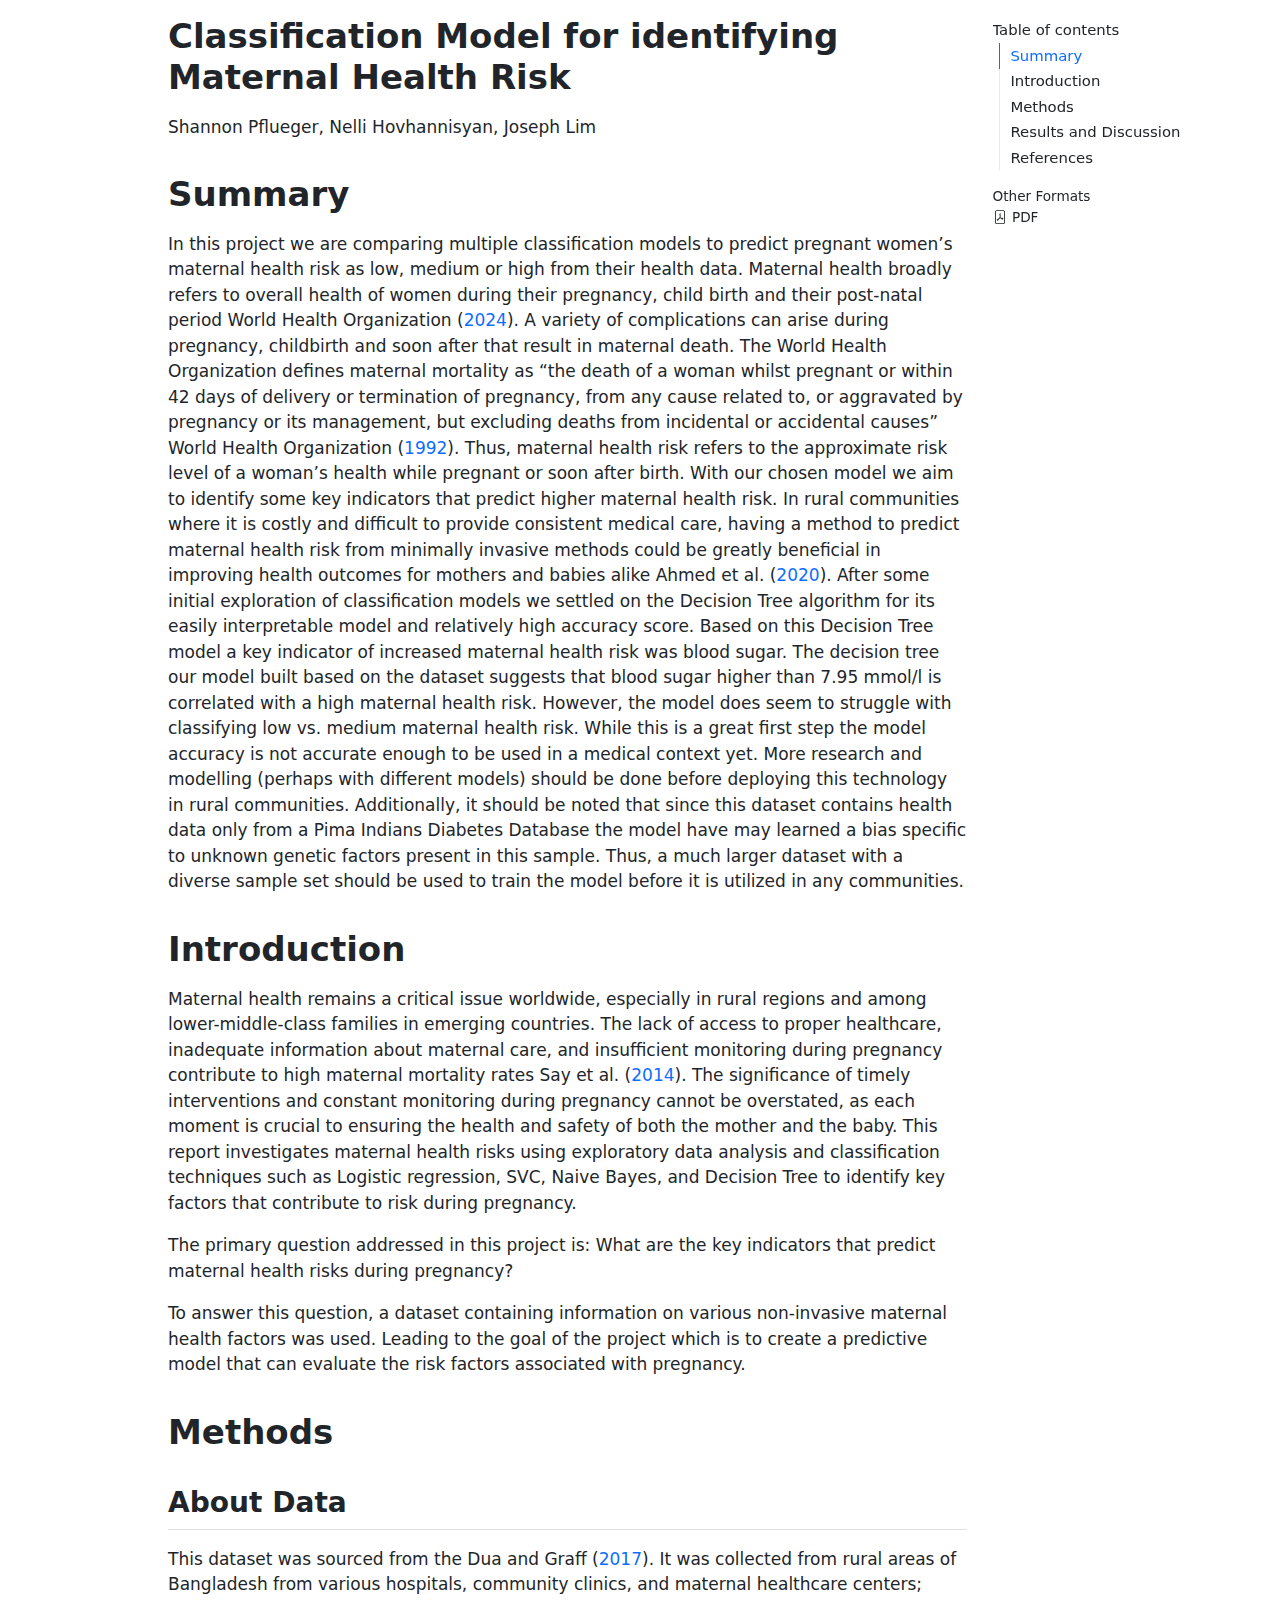
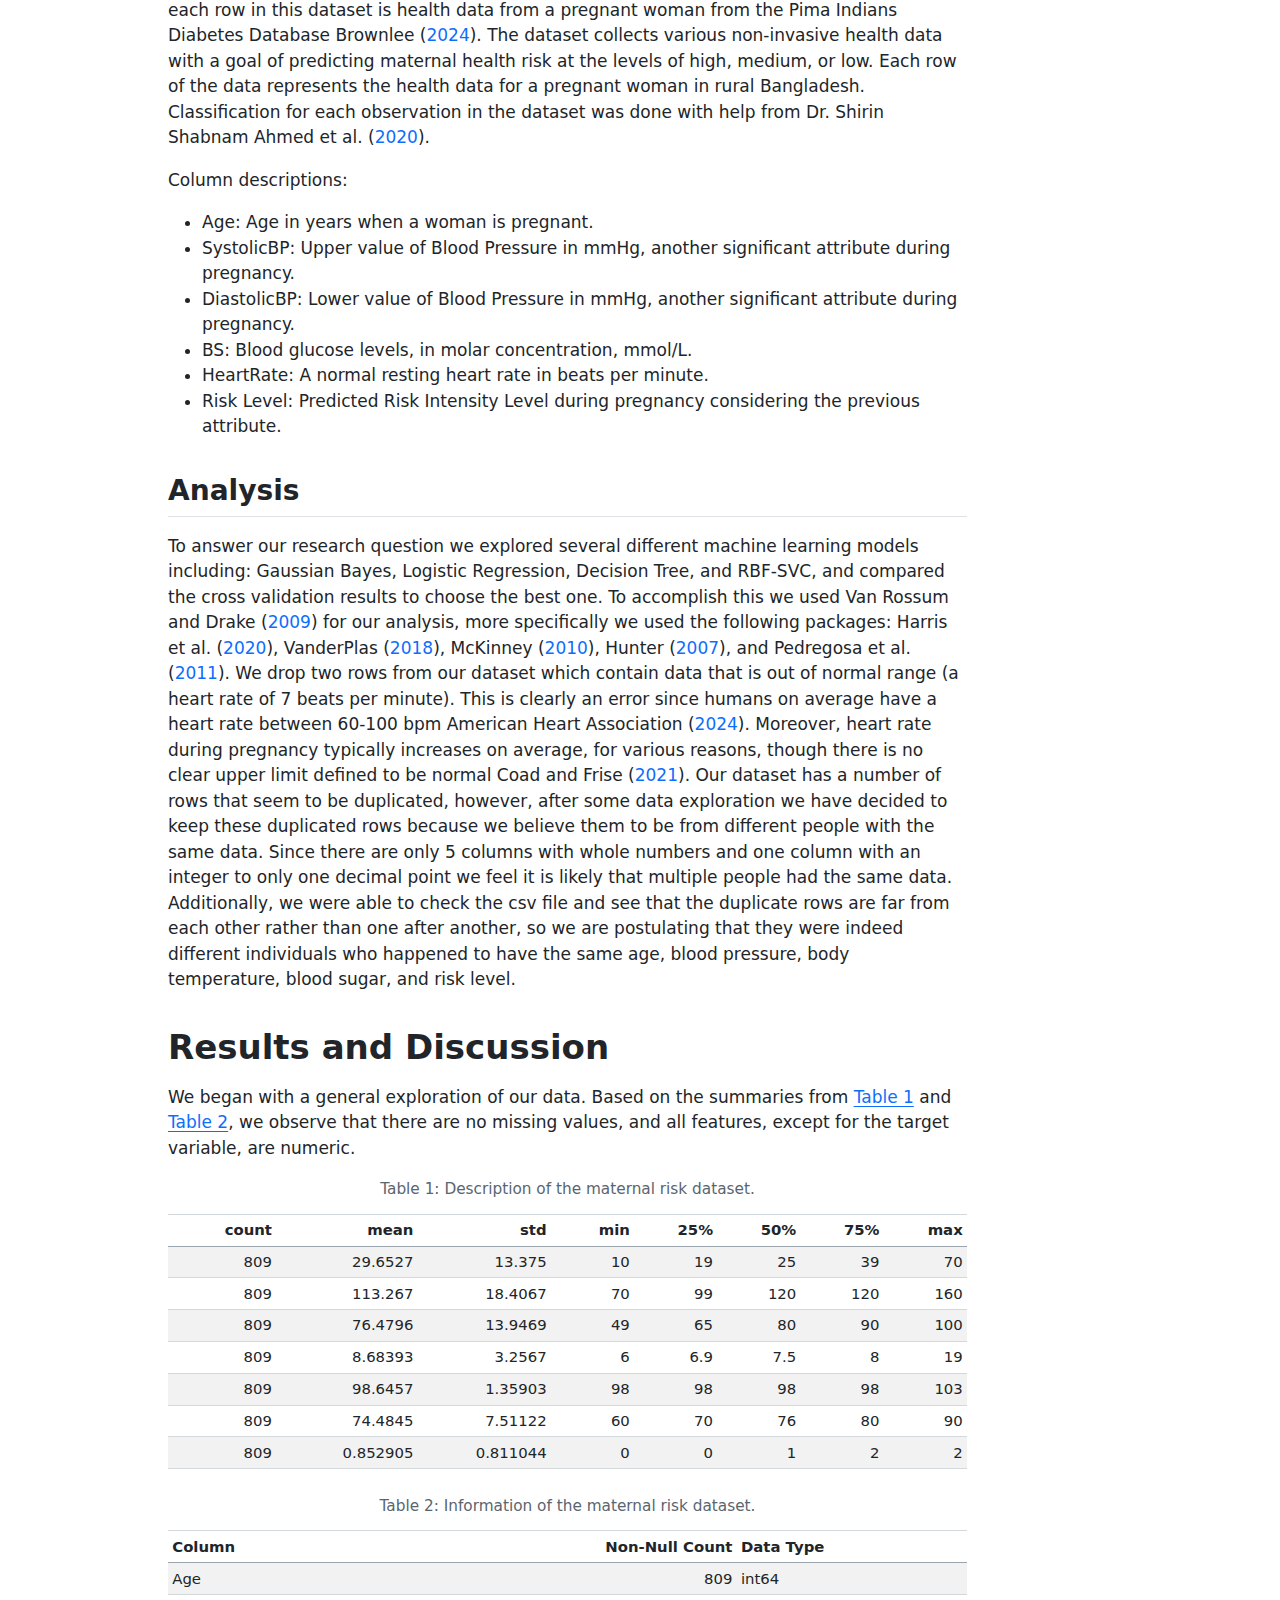
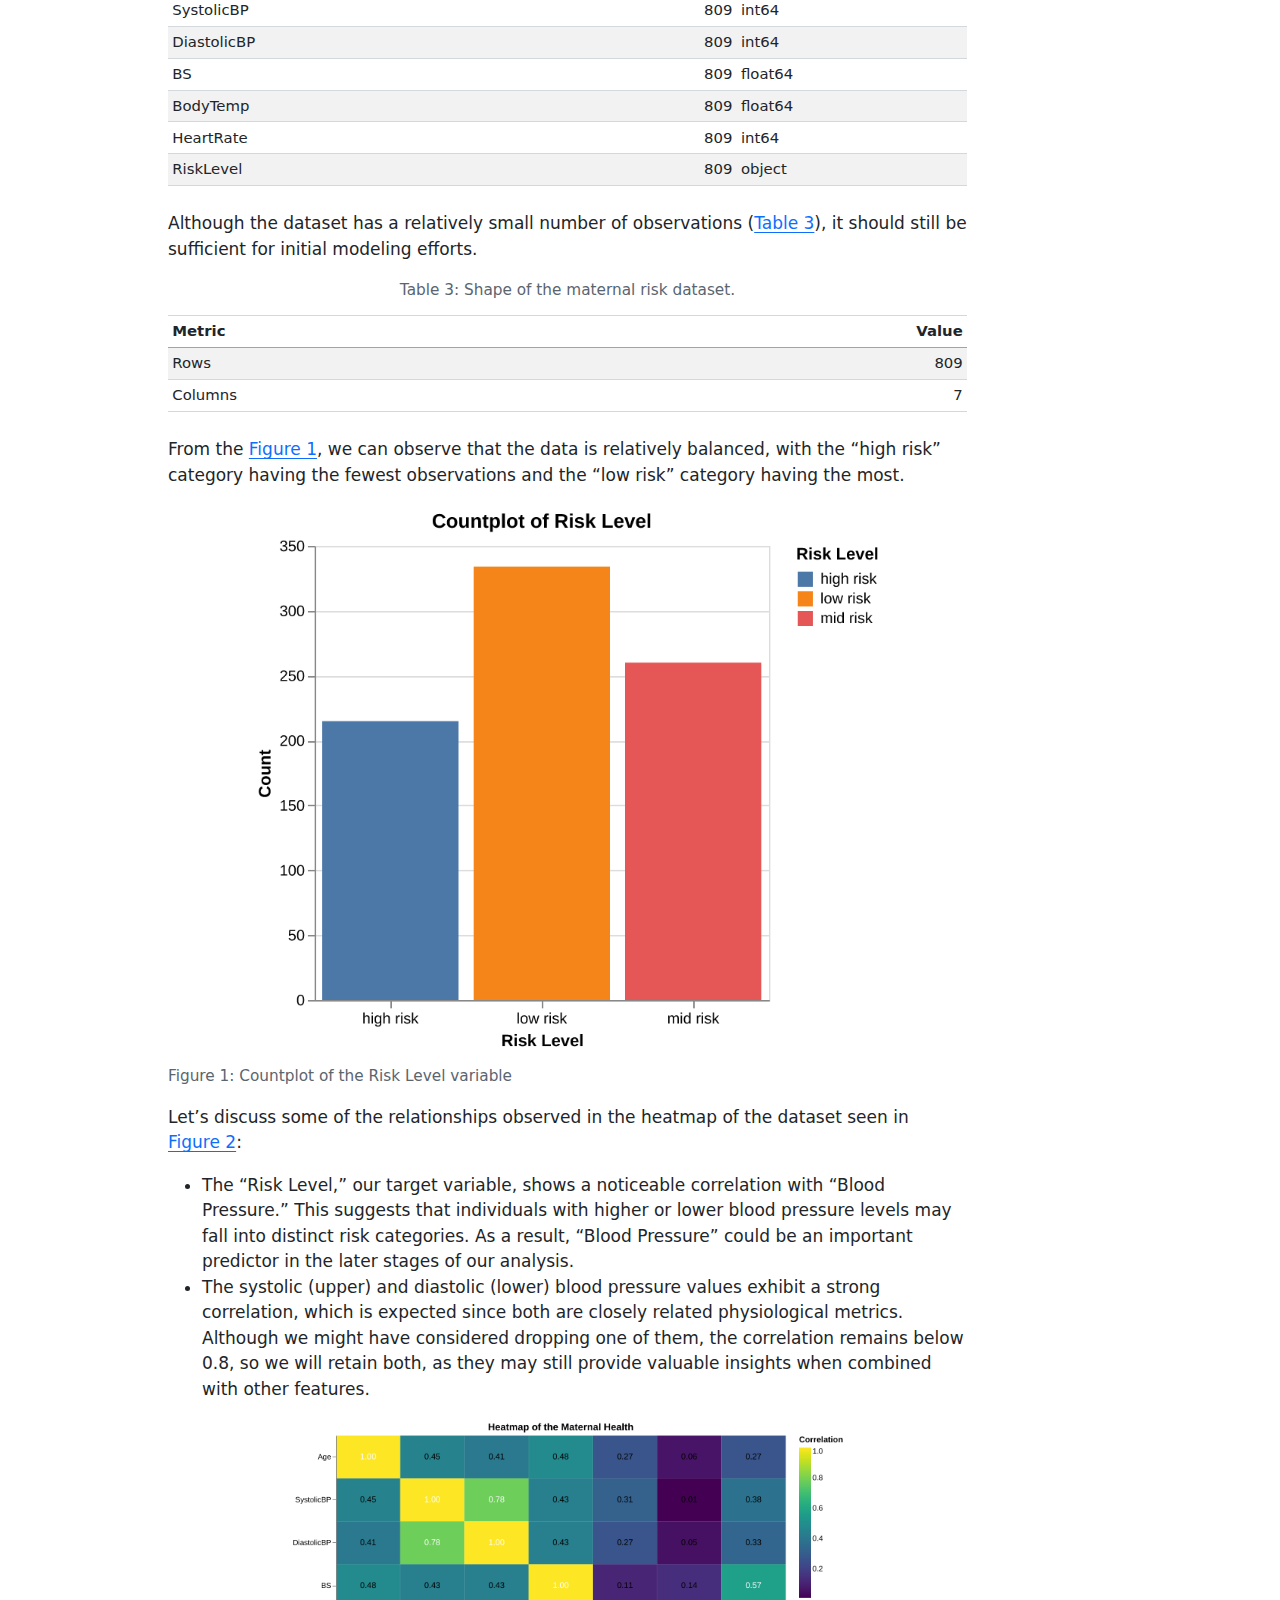
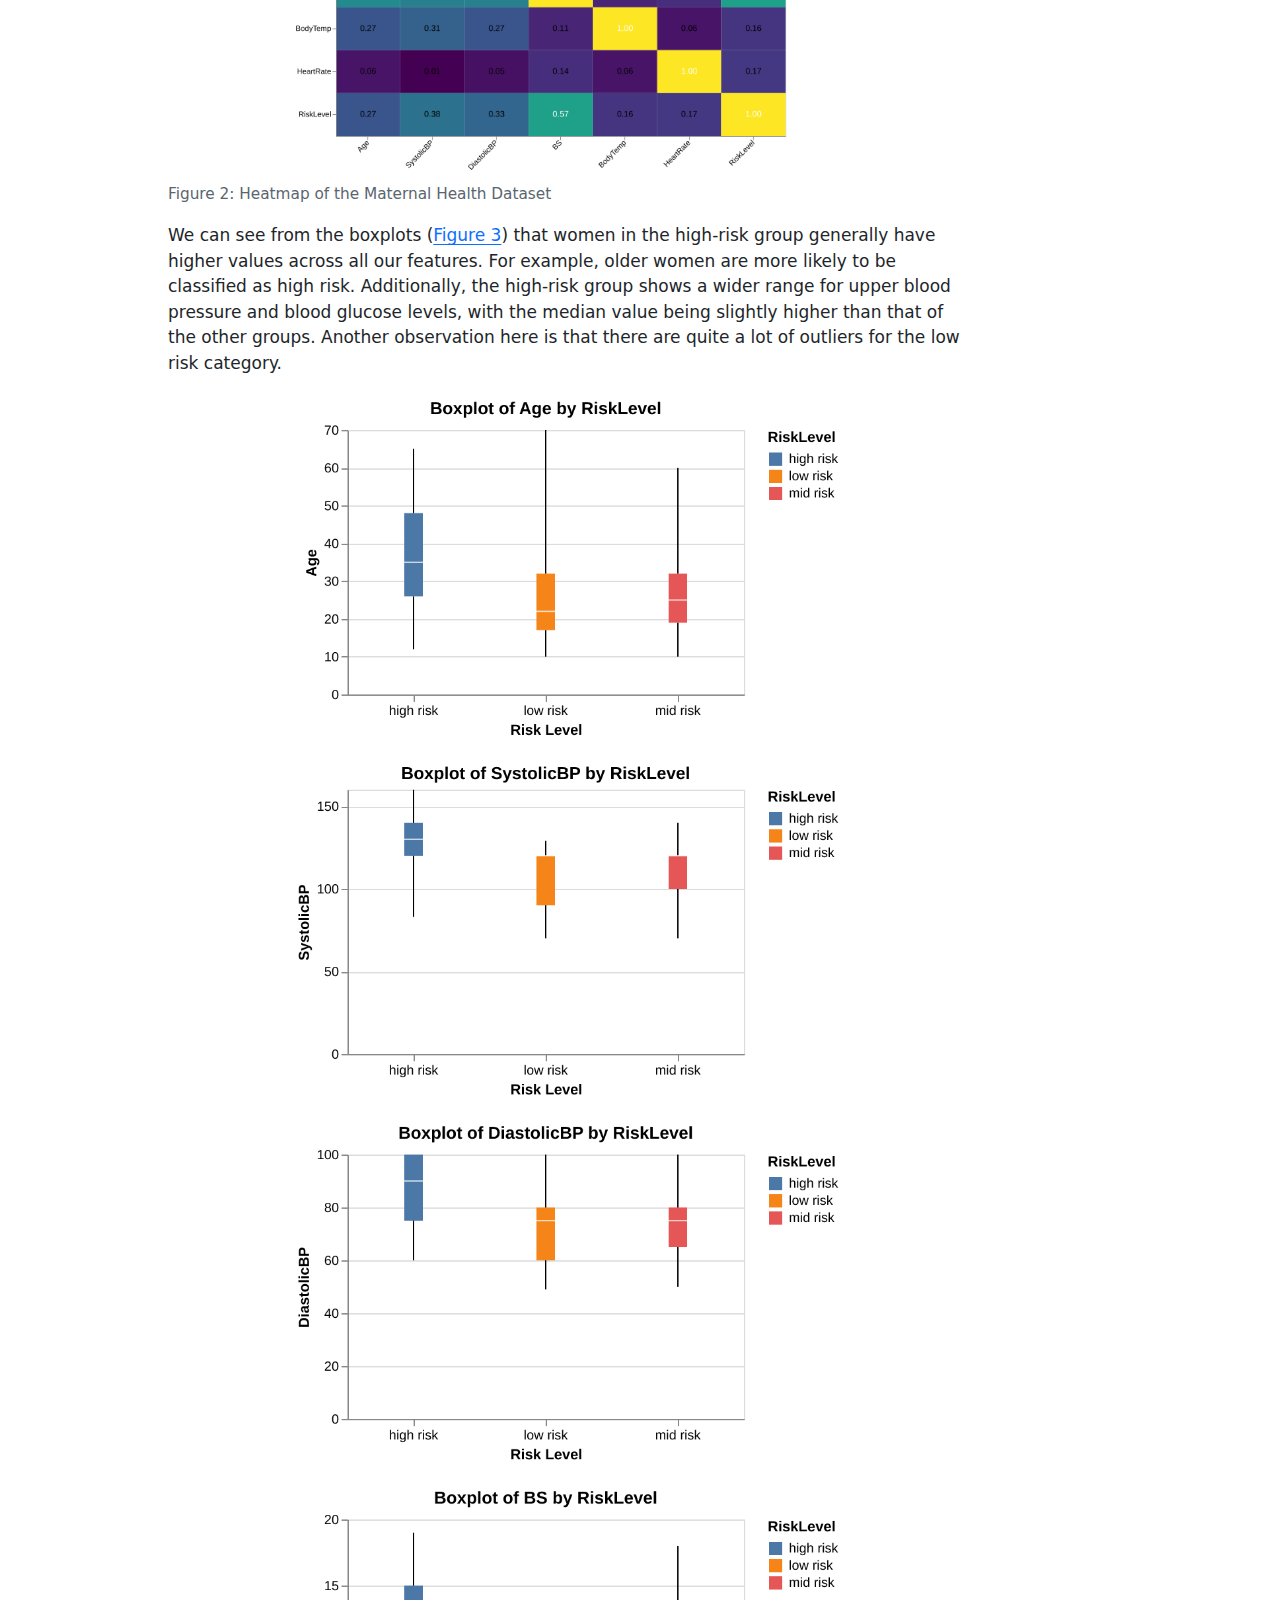
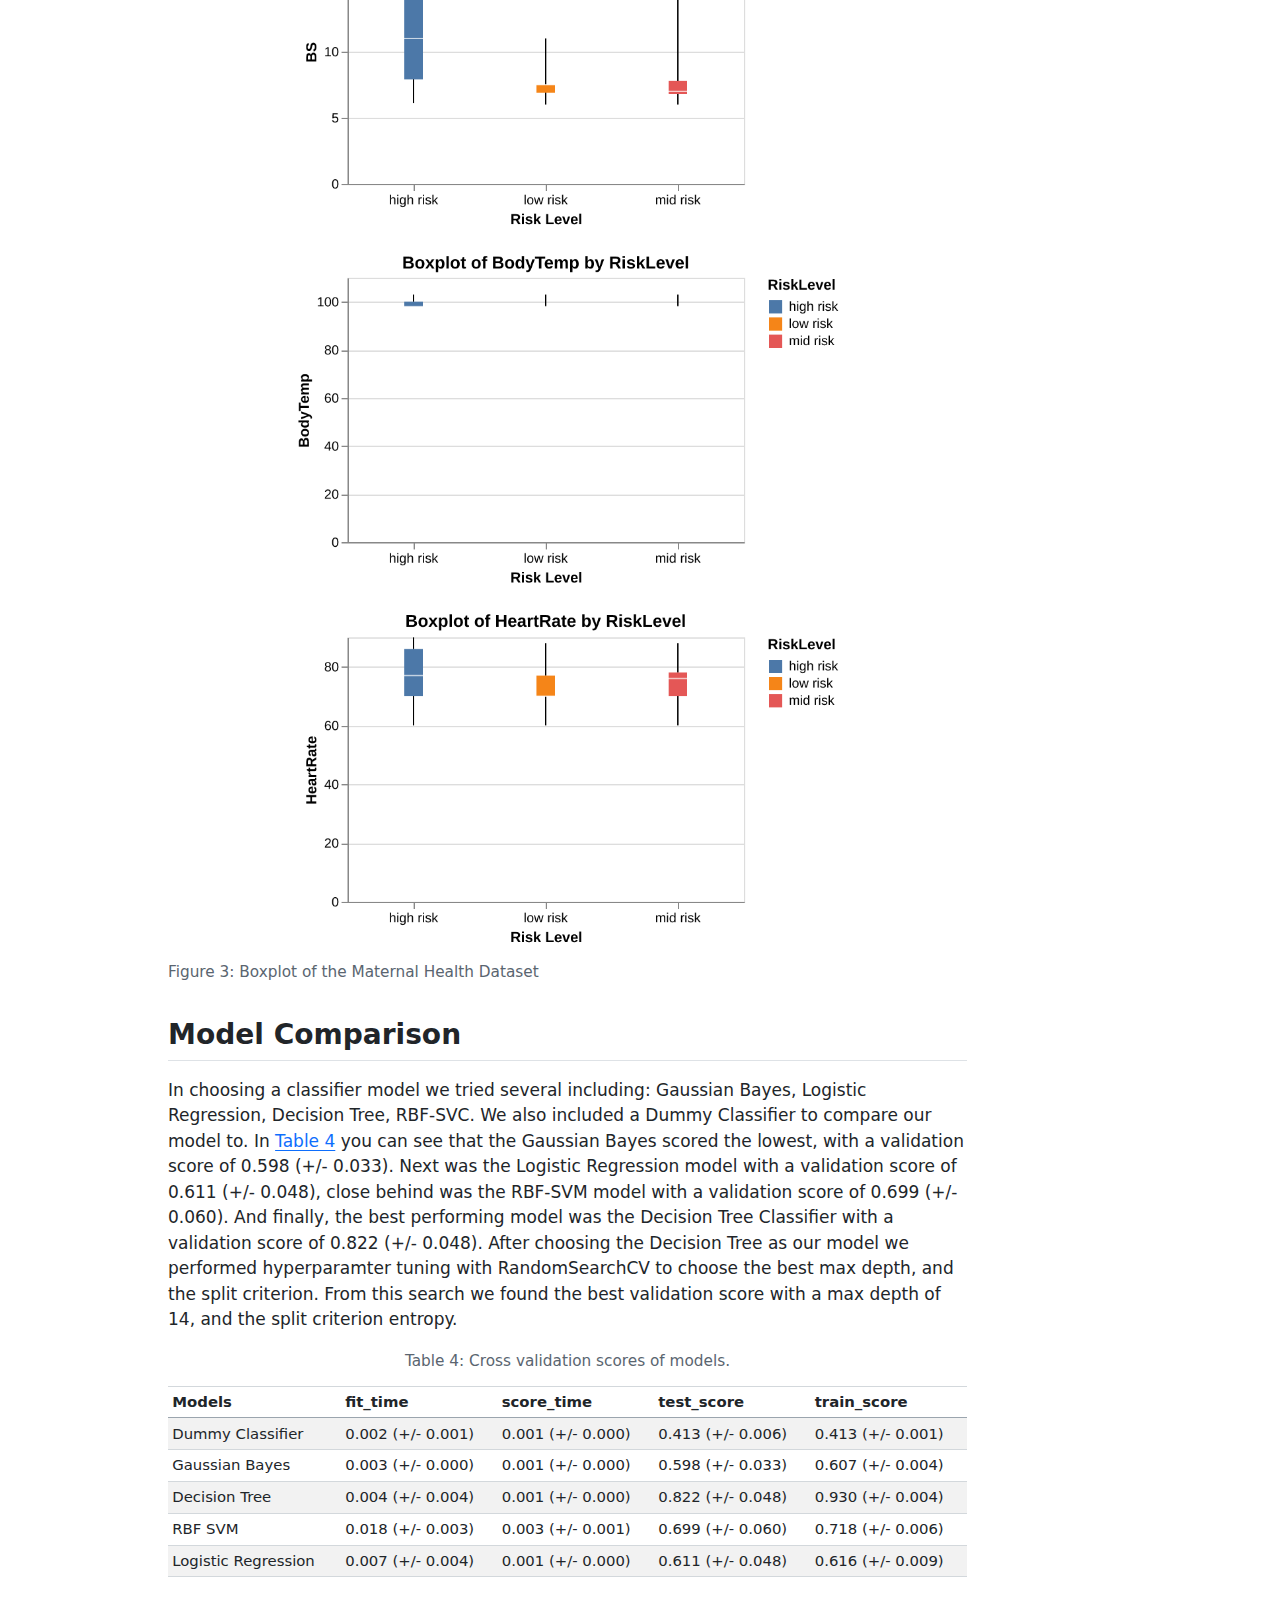
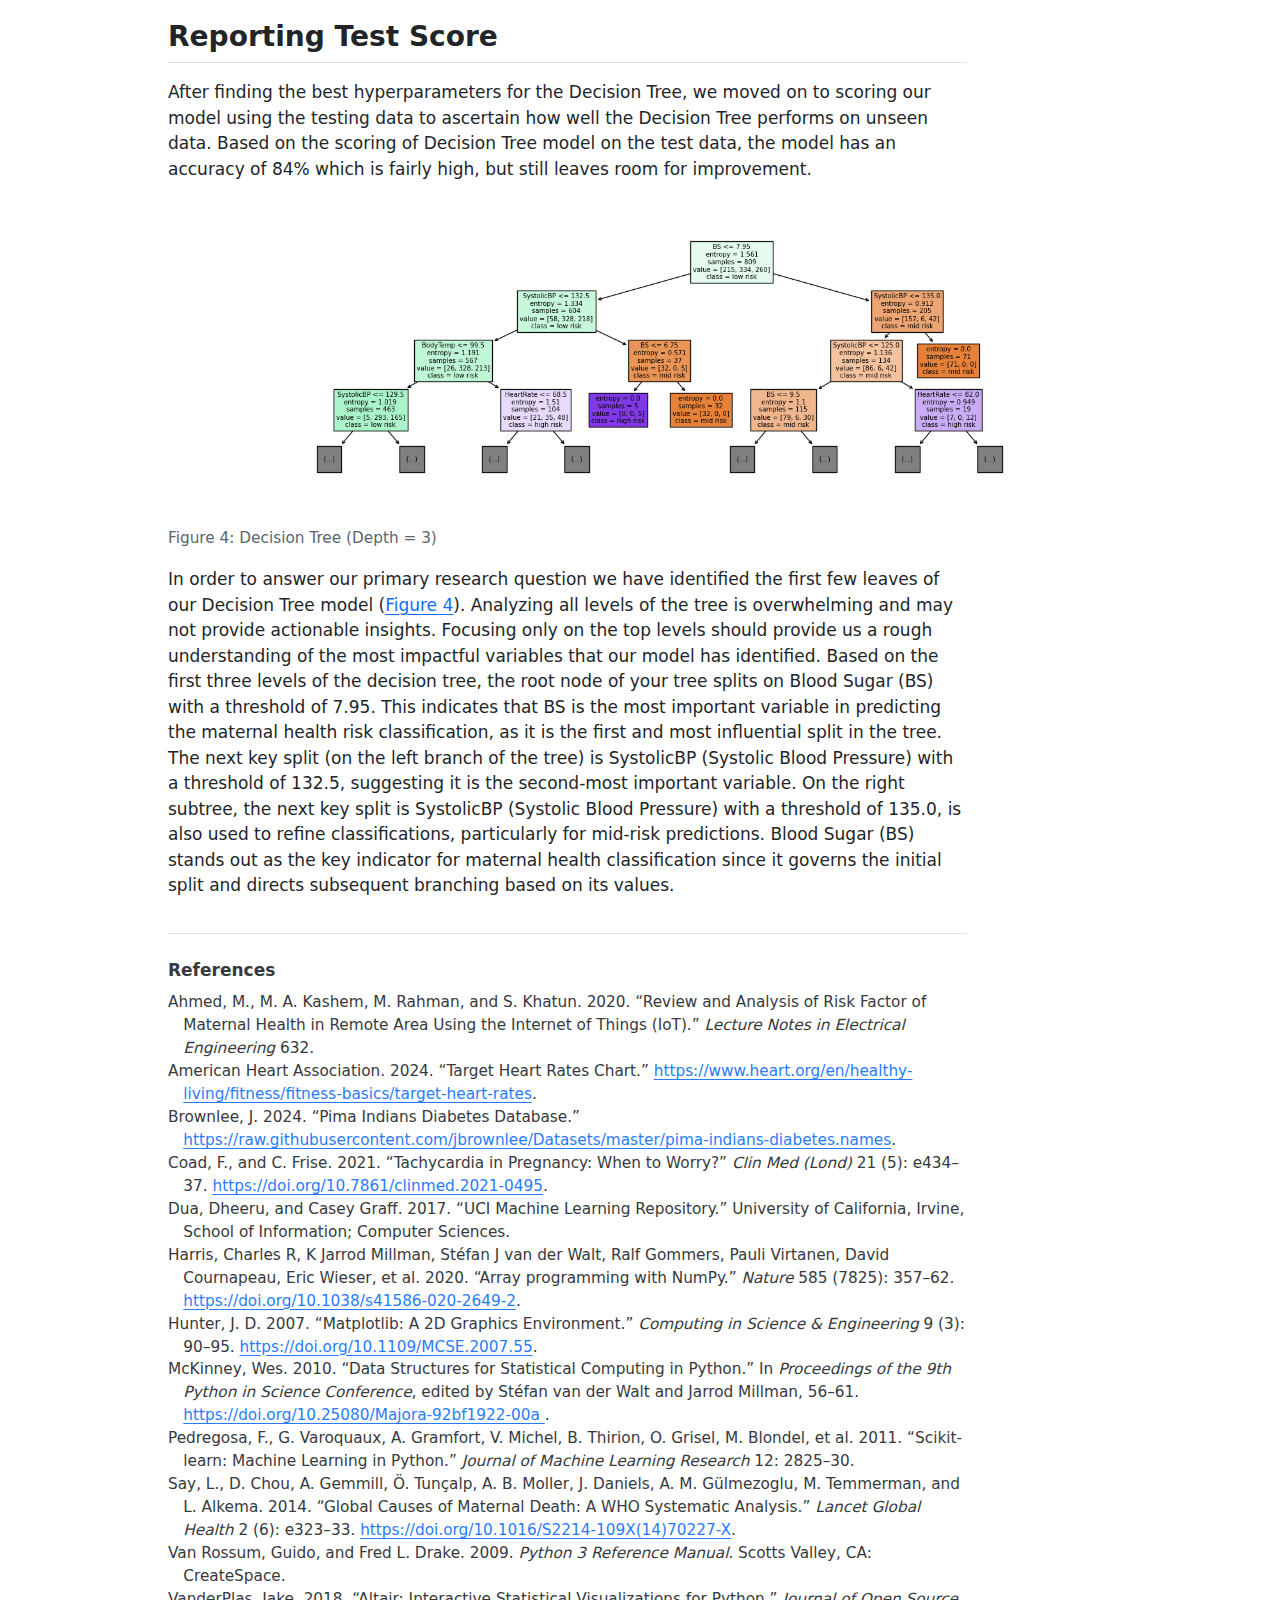
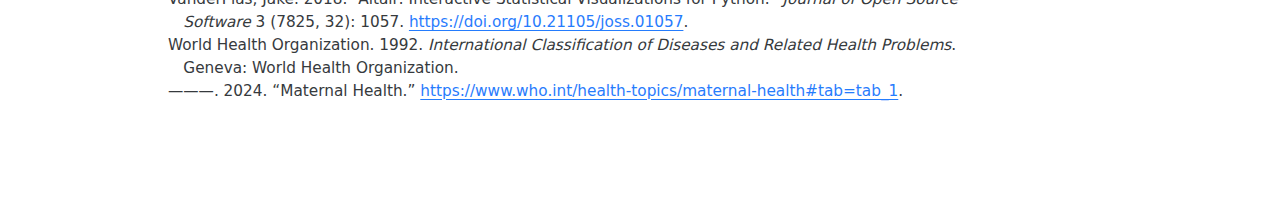
==== reports/maternal_health_classification.html @ 17f7fa27 "updated the html" ====
<!DOCTYPE html>
<html xmlns="http://www.w3.org/1999/xhtml" lang="en" xml:lang="en"><head>

<meta charset="utf-8">
<meta name="generator" content="quarto-1.5.57">

<meta name="viewport" content="width=device-width, initial-scale=1.0, user-scalable=yes">


<title>Classification Model for identifying Maternal Health Risk</title>
<style>
code{white-space: pre-wrap;}
span.smallcaps{font-variant: small-caps;}
div.columns{display: flex; gap: min(4vw, 1.5em);}
div.column{flex: auto; overflow-x: auto;}
div.hanging-indent{margin-left: 1.5em; text-indent: -1.5em;}
ul.task-list{list-style: none;}
ul.task-list li input[type="checkbox"] {
  width: 0.8em;
  margin: 0 0.8em 0.2em -1em; /* quarto-specific, see https://github.com/quarto-dev/quarto-cli/issues/4556 */ 
  vertical-align: middle;
}
/* CSS for citations */
div.csl-bib-body { }
div.csl-entry {
  clear: both;
  margin-bottom: 0em;
}
.hanging-indent div.csl-entry {
  margin-left:2em;
  text-indent:-2em;
}
div.csl-left-margin {
  min-width:2em;
  float:left;
}
div.csl-right-inline {
  margin-left:2em;
  padding-left:1em;
}
div.csl-indent {
  margin-left: 2em;
}</style>


<script src="maternal_health_classification_files/libs/clipboard/clipboard.min.js"></script>
<script src="maternal_health_classification_files/libs/quarto-html/quarto.js"></script>
<script src="maternal_health_classification_files/libs/quarto-html/popper.min.js"></script>
<script src="maternal_health_classification_files/libs/quarto-html/tippy.umd.min.js"></script>
<script src="maternal_health_classification_files/libs/quarto-html/anchor.min.js"></script>
<link href="maternal_health_classification_files/libs/quarto-html/tippy.css" rel="stylesheet">
<link href="maternal_health_classification_files/libs/quarto-html/quarto-syntax-highlighting.css" rel="stylesheet" id="quarto-text-highlighting-styles">
<script src="maternal_health_classification_files/libs/bootstrap/bootstrap.min.js"></script>
<link href="maternal_health_classification_files/libs/bootstrap/bootstrap-icons.css" rel="stylesheet">
<link href="maternal_health_classification_files/libs/bootstrap/bootstrap.min.css" rel="stylesheet" id="quarto-bootstrap" data-mode="light">


</head>

<body>

<div id="quarto-content" class="page-columns page-rows-contents page-layout-article">
<div id="quarto-margin-sidebar" class="sidebar margin-sidebar">
  <nav id="TOC" role="doc-toc" class="toc-active">
    <h2 id="toc-title">Table of contents</h2>
   
  <ul class="collapse">
  <li><a href="#summary" id="toc-summary" class="nav-link active" data-scroll-target="#summary">Summary</a></li>
  <li><a href="#introduction" id="toc-introduction" class="nav-link" data-scroll-target="#introduction">Introduction</a></li>
  <li><a href="#methods" id="toc-methods" class="nav-link" data-scroll-target="#methods">Methods</a>
  <ul class="collapse">
  <li><a href="#about-data" id="toc-about-data" class="nav-link" data-scroll-target="#about-data">About Data</a></li>
  <li><a href="#analysis" id="toc-analysis" class="nav-link" data-scroll-target="#analysis">Analysis</a></li>
  </ul></li>
  <li><a href="#results-and-discussion" id="toc-results-and-discussion" class="nav-link" data-scroll-target="#results-and-discussion">Results and Discussion</a>
  <ul class="collapse">
  <li><a href="#model-comparison" id="toc-model-comparison" class="nav-link" data-scroll-target="#model-comparison">Model Comparison</a></li>
  <li><a href="#reporting-test-score" id="toc-reporting-test-score" class="nav-link" data-scroll-target="#reporting-test-score">Reporting Test Score</a></li>
  </ul></li>
  <li><a href="#references" id="toc-references" class="nav-link" data-scroll-target="#references">References</a></li>
  </ul>
<div class="quarto-alternate-formats"><h2>Other Formats</h2><ul><li><a href="../maternal_health_classification.pdf"><i class="bi bi-file-pdf"></i>PDF</a></li></ul></div></nav>
</div>
<main class="content" id="quarto-document-content">

<header id="title-block-header" class="quarto-title-block default">
<div class="quarto-title">
<h1 class="title">Classification Model for identifying Maternal Health Risk</h1>
</div>



<div class="quarto-title-meta">

    
  
    
  </div>
  


</header>


<p>Shannon Pflueger, Nelli Hovhannisyan, Joseph Lim</p>
<section id="summary" class="level1">
<h1>Summary</h1>
<p>In this project we are comparing multiple classification models to predict pregnant women’s maternal health risk as low, medium or high from their health data. Maternal health broadly refers to overall health of women during their pregnancy, child birth and their post-natal period <span class="citation" data-cites="who_maternal_health">World Health Organization (<a href="#ref-who_maternal_health" role="doc-biblioref">2024</a>)</span>. A variety of complications can arise during pregnancy, childbirth and soon after that result in maternal death. The World Health Organization defines maternal mortality as “the death of a woman whilst pregnant or within 42 days of delivery or termination of pregnancy, from any cause related to, or aggravated by pregnancy or its management, but excluding deaths from incidental or accidental causes” <span class="citation" data-cites="who_1992">World Health Organization (<a href="#ref-who_1992" role="doc-biblioref">1992</a>)</span>. Thus, maternal health risk refers to the approximate risk level of a woman’s health while pregnant or soon after birth. With our chosen model we aim to identify some key indicators that predict higher maternal health risk. In rural communities where it is costly and difficult to provide consistent medical care, having a method to predict maternal health risk from minimally invasive methods could be greatly beneficial in improving health outcomes for mothers and babies alike <span class="citation" data-cites="maternal_risk_review">Ahmed et al. (<a href="#ref-maternal_risk_review" role="doc-biblioref">2020</a>)</span>. After some initial exploration of classification models we settled on the Decision Tree algorithm for its easily interpretable model and relatively high accuracy score. Based on this Decision Tree model a key indicator of increased maternal health risk was blood sugar. The decision tree our model built based on the dataset suggests that blood sugar higher than 7.95 mmol/l is correlated with a high maternal health risk. However, the model does seem to struggle with classifying low vs.&nbsp;medium maternal health risk. While this is a great first step the model accuracy is not accurate enough to be used in a medical context yet. More research and modelling (perhaps with different models) should be done before deploying this technology in rural communities. Additionally, it should be noted that since this dataset contains health data only from a Pima Indians Diabetes Database the model have may learned a bias specific to unknown genetic factors present in this sample. Thus, a much larger dataset with a diverse sample set should be used to train the model before it is utilized in any communities.</p>
</section>
<section id="introduction" class="level1">
<h1>Introduction</h1>
<p>Maternal health remains a critical issue worldwide, especially in rural regions and among lower-middle-class families in emerging countries. The lack of access to proper healthcare, inadequate information about maternal care, and insufficient monitoring during pregnancy contribute to high maternal mortality rates <span class="citation" data-cites="maternal_death_causes">Say et al. (<a href="#ref-maternal_death_causes" role="doc-biblioref">2014</a>)</span>. The significance of timely interventions and constant monitoring during pregnancy cannot be overstated, as each moment is crucial to ensuring the health and safety of both the mother and the baby. This report investigates maternal health risks using exploratory data analysis and classification techniques such as Logistic regression, SVC, Naive Bayes, and Decision Tree to identify key factors that contribute to risk during pregnancy.</p>
<p>The primary question addressed in this project is: What are the key indicators that predict maternal health risks during pregnancy?</p>
<p>To answer this question, a dataset containing information on various non-invasive maternal health factors was used. Leading to the goal of the project which is to create a predictive model that can evaluate the risk factors associated with pregnancy.</p>
</section>
<section id="methods" class="level1">
<h1>Methods</h1>
<section id="about-data" class="level2">
<h2 class="anchored" data-anchor-id="about-data">About Data</h2>
<p>This dataset was sourced from the <span class="citation" data-cites="UCI">Dua and Graff (<a href="#ref-UCI" role="doc-biblioref">2017</a>)</span>. It was collected from rural areas of Bangladesh from various hospitals, community clinics, and maternal healthcare centers; each row in this dataset is health data from a pregnant woman from the Pima Indians Diabetes Database <span class="citation" data-cites="Pima_indians_data">Brownlee (<a href="#ref-Pima_indians_data" role="doc-biblioref">2024</a>)</span>. The dataset collects various non-invasive health data with a goal of predicting maternal health risk at the levels of high, medium, or low. Each row of the data represents the health data for a pregnant woman in rural Bangladesh. Classification for each observation in the dataset was done with help from Dr.&nbsp;Shirin Shabnam <span class="citation" data-cites="maternal_risk_review">Ahmed et al. (<a href="#ref-maternal_risk_review" role="doc-biblioref">2020</a>)</span>.</p>
<p>Column descriptions:</p>
<ul>
<li>Age: Age in years when a woman is pregnant.</li>
<li>SystolicBP: Upper value of Blood Pressure in mmHg, another significant attribute during pregnancy.</li>
<li>DiastolicBP: Lower value of Blood Pressure in mmHg, another significant attribute during pregnancy.</li>
<li>BS: Blood glucose levels, in molar concentration, mmol/L.</li>
<li>HeartRate: A normal resting heart rate in beats per minute.</li>
<li>Risk Level: Predicted Risk Intensity Level during pregnancy considering the previous attribute.</li>
</ul>
</section>
<section id="analysis" class="level2">
<h2 class="anchored" data-anchor-id="analysis">Analysis</h2>
<p>To answer our research question we explored several different machine learning models including: Gaussian Bayes, Logistic Regression, Decision Tree, and RBF-SVC, and compared the cross validation results to choose the best one. To accomplish this we used <span class="citation" data-cites="Python">Van Rossum and Drake (<a href="#ref-Python" role="doc-biblioref">2009</a>)</span> for our analysis, more specifically we used the following packages: <span class="citation" data-cites="numpy">Harris et al. (<a href="#ref-numpy" role="doc-biblioref">2020</a>)</span>, <span class="citation" data-cites="altair">VanderPlas (<a href="#ref-altair" role="doc-biblioref">2018</a>)</span>, <span class="citation" data-cites="pandas">McKinney (<a href="#ref-pandas" role="doc-biblioref">2010</a>)</span>, <span class="citation" data-cites="matplotlib">Hunter (<a href="#ref-matplotlib" role="doc-biblioref">2007</a>)</span>, and <span class="citation" data-cites="scikit-learn">Pedregosa et al. (<a href="#ref-scikit-learn" role="doc-biblioref">2011</a>)</span>. We drop two rows from our dataset which contain data that is out of normal range (a heart rate of 7 beats per minute). This is clearly an error since humans on average have a heart rate between 60-100 bpm <span class="citation" data-cites="heart_rates">American Heart Association (<a href="#ref-heart_rates" role="doc-biblioref">2024</a>)</span>. Moreover, heart rate during pregnancy typically increases on average, for various reasons, though there is no clear upper limit defined to be normal <span class="citation" data-cites="pregnancy_tachycardia">Coad and Frise (<a href="#ref-pregnancy_tachycardia" role="doc-biblioref">2021</a>)</span>. Our dataset has a number of rows that seem to be duplicated, however, after some data exploration we have decided to keep these duplicated rows because we believe them to be from different people with the same data. Since there are only 5 columns with whole numbers and one column with an integer to only one decimal point we feel it is likely that multiple people had the same data. Additionally, we were able to check the csv file and see that the duplicate rows are far from each other rather than one after another, so we are postulating that they were indeed different individuals who happened to have the same age, blood pressure, body temperature, blood sugar, and risk level.</p>
</section>
</section>
<section id="results-and-discussion" class="level1">
<h1>Results and Discussion</h1>
<p>We began with a general exploration of our data. Based on the summaries from <a href="#tbl-df_describe" class="quarto-xref">Table&nbsp;1</a> and <a href="#tbl-df_info" class="quarto-xref">Table&nbsp;2</a>, we observe that there are no missing values, and all features, except for the target variable, are numeric.</p>
<div class="cell" data-execution_count="2">
<div id="tbl-df_describe" class="cell quarto-float quarto-figure quarto-figure-center anchored" data-execution_count="2">
<figure class="quarto-float quarto-float-tbl figure">
<figcaption class="quarto-float-caption-top quarto-float-caption quarto-float-tbl" id="tbl-df_describe-caption-0ceaefa1-69ba-4598-a22c-09a6ac19f8ca">
Table&nbsp;1: Description of the maternal risk dataset.
</figcaption>
<div aria-describedby="tbl-df_describe-caption-0ceaefa1-69ba-4598-a22c-09a6ac19f8ca">
<div class="cell-output cell-output-display cell-output-markdown" data-execution_count="20">
<table class="do-not-create-environment cell caption-top table table-sm table-striped small">
<colgroup>
<col style="width: 13%">
<col style="width: 17%">
<col style="width: 16%">
<col style="width: 10%">
<col style="width: 10%">
<col style="width: 10%">
<col style="width: 10%">
<col style="width: 10%">
</colgroup>
<thead>
<tr class="header">
<th style="text-align: right;">count</th>
<th style="text-align: right;">mean</th>
<th style="text-align: right;">std</th>
<th style="text-align: right;">min</th>
<th style="text-align: right;">25%</th>
<th style="text-align: right;">50%</th>
<th style="text-align: right;">75%</th>
<th style="text-align: right;">max</th>
</tr>
</thead>
<tbody>
<tr class="odd">
<td style="text-align: right;">809</td>
<td style="text-align: right;">29.6527</td>
<td style="text-align: right;">13.375</td>
<td style="text-align: right;">10</td>
<td style="text-align: right;">19</td>
<td style="text-align: right;">25</td>
<td style="text-align: right;">39</td>
<td style="text-align: right;">70</td>
</tr>
<tr class="even">
<td style="text-align: right;">809</td>
<td style="text-align: right;">113.267</td>
<td style="text-align: right;">18.4067</td>
<td style="text-align: right;">70</td>
<td style="text-align: right;">99</td>
<td style="text-align: right;">120</td>
<td style="text-align: right;">120</td>
<td style="text-align: right;">160</td>
</tr>
<tr class="odd">
<td style="text-align: right;">809</td>
<td style="text-align: right;">76.4796</td>
<td style="text-align: right;">13.9469</td>
<td style="text-align: right;">49</td>
<td style="text-align: right;">65</td>
<td style="text-align: right;">80</td>
<td style="text-align: right;">90</td>
<td style="text-align: right;">100</td>
</tr>
<tr class="even">
<td style="text-align: right;">809</td>
<td style="text-align: right;">8.68393</td>
<td style="text-align: right;">3.2567</td>
<td style="text-align: right;">6</td>
<td style="text-align: right;">6.9</td>
<td style="text-align: right;">7.5</td>
<td style="text-align: right;">8</td>
<td style="text-align: right;">19</td>
</tr>
<tr class="odd">
<td style="text-align: right;">809</td>
<td style="text-align: right;">98.6457</td>
<td style="text-align: right;">1.35903</td>
<td style="text-align: right;">98</td>
<td style="text-align: right;">98</td>
<td style="text-align: right;">98</td>
<td style="text-align: right;">98</td>
<td style="text-align: right;">103</td>
</tr>
<tr class="even">
<td style="text-align: right;">809</td>
<td style="text-align: right;">74.4845</td>
<td style="text-align: right;">7.51122</td>
<td style="text-align: right;">60</td>
<td style="text-align: right;">70</td>
<td style="text-align: right;">76</td>
<td style="text-align: right;">80</td>
<td style="text-align: right;">90</td>
</tr>
<tr class="odd">
<td style="text-align: right;">809</td>
<td style="text-align: right;">0.852905</td>
<td style="text-align: right;">0.811044</td>
<td style="text-align: right;">0</td>
<td style="text-align: right;">0</td>
<td style="text-align: right;">1</td>
<td style="text-align: right;">2</td>
<td style="text-align: right;">2</td>
</tr>
</tbody>
</table>
</div>
</div>
</figure>
</div>
</div>
<div class="cell" data-execution_count="3">
<div id="tbl-df_info" class="cell quarto-float quarto-figure quarto-figure-center anchored" data-execution_count="3">
<figure class="quarto-float quarto-float-tbl figure">
<figcaption class="quarto-float-caption-top quarto-float-caption quarto-float-tbl" id="tbl-df_info-caption-0ceaefa1-69ba-4598-a22c-09a6ac19f8ca">
Table&nbsp;2: Information of the maternal risk dataset.
</figcaption>
<div aria-describedby="tbl-df_info-caption-0ceaefa1-69ba-4598-a22c-09a6ac19f8ca">
<div class="cell-output cell-output-display cell-output-markdown" data-execution_count="21">
<table class="do-not-create-environment cell caption-top table table-sm table-striped small">
<thead>
<tr class="header">
<th style="text-align: left;">Column</th>
<th style="text-align: right;">Non-Null Count</th>
<th style="text-align: left;">Data Type</th>
</tr>
</thead>
<tbody>
<tr class="odd">
<td style="text-align: left;">Age</td>
<td style="text-align: right;">809</td>
<td style="text-align: left;">int64</td>
</tr>
<tr class="even">
<td style="text-align: left;">SystolicBP</td>
<td style="text-align: right;">809</td>
<td style="text-align: left;">int64</td>
</tr>
<tr class="odd">
<td style="text-align: left;">DiastolicBP</td>
<td style="text-align: right;">809</td>
<td style="text-align: left;">int64</td>
</tr>
<tr class="even">
<td style="text-align: left;">BS</td>
<td style="text-align: right;">809</td>
<td style="text-align: left;">float64</td>
</tr>
<tr class="odd">
<td style="text-align: left;">BodyTemp</td>
<td style="text-align: right;">809</td>
<td style="text-align: left;">float64</td>
</tr>
<tr class="even">
<td style="text-align: left;">HeartRate</td>
<td style="text-align: right;">809</td>
<td style="text-align: left;">int64</td>
</tr>
<tr class="odd">
<td style="text-align: left;">RiskLevel</td>
<td style="text-align: right;">809</td>
<td style="text-align: left;">object</td>
</tr>
</tbody>
</table>
</div>
</div>
</figure>
</div>
</div>
<p>Although the dataset has a relatively small number of observations (<a href="#tbl-df_shape" class="quarto-xref">Table&nbsp;3</a>), it should still be sufficient for initial modeling efforts.</p>
<div class="cell" data-execution_count="4">
<div id="tbl-df_shape" class="cell quarto-float quarto-figure quarto-figure-center anchored" data-execution_count="4">
<figure class="quarto-float quarto-float-tbl figure">
<figcaption class="quarto-float-caption-top quarto-float-caption quarto-float-tbl" id="tbl-df_shape-caption-0ceaefa1-69ba-4598-a22c-09a6ac19f8ca">
Table&nbsp;3: Shape of the maternal risk dataset.
</figcaption>
<div aria-describedby="tbl-df_shape-caption-0ceaefa1-69ba-4598-a22c-09a6ac19f8ca">
<div class="cell-output cell-output-display cell-output-markdown" data-execution_count="22">
<table class="do-not-create-environment cell caption-top table table-sm table-striped small">
<thead>
<tr class="header">
<th style="text-align: left;">Metric</th>
<th style="text-align: right;">Value</th>
</tr>
</thead>
<tbody>
<tr class="odd">
<td style="text-align: left;">Rows</td>
<td style="text-align: right;">809</td>
</tr>
<tr class="even">
<td style="text-align: left;">Columns</td>
<td style="text-align: right;">7</td>
</tr>
</tbody>
</table>
</div>
</div>
</figure>
</div>
</div>
<p>From the <a href="#fig-countplot_of_risk_level" class="quarto-xref">Figure&nbsp;1</a>, we can observe that the data is relatively balanced, with the “high risk” category having the fewest observations and the “low risk” category having the most.</p>
<div id="fig-countplot_of_risk_level" class="quarto-float quarto-figure quarto-figure-center anchored">
<figure class="quarto-float quarto-float-fig figure">
<div aria-describedby="fig-countplot_of_risk_level-caption-0ceaefa1-69ba-4598-a22c-09a6ac19f8ca">
<img src="../results/figures/countplot_of_risk_level.png" class="img-fluid figure-img" style="width:80.0%">
</div>
<figcaption class="quarto-float-caption-bottom quarto-float-caption quarto-float-fig" id="fig-countplot_of_risk_level-caption-0ceaefa1-69ba-4598-a22c-09a6ac19f8ca">
Figure&nbsp;1: Countplot of the Risk Level variable
</figcaption>
</figure>
</div>
<p>Let’s discuss some of the relationships observed in the heatmap of the dataset seen in <a href="#fig-heatmap_of_the_maternal_health" class="quarto-xref">Figure&nbsp;2</a>:</p>
<ul>
<li>The “Risk Level,” our target variable, shows a noticeable correlation with “Blood Pressure.” This suggests that individuals with higher or lower blood pressure levels may fall into distinct risk categories. As a result, “Blood Pressure” could be an important predictor in the later stages of our analysis.</li>
<li>The systolic (upper) and diastolic (lower) blood pressure values exhibit a strong correlation, which is expected since both are closely related physiological metrics. Although we might have considered dropping one of them, the correlation remains below 0.8, so we will retain both, as they may still provide valuable insights when combined with other features.</li>
</ul>
<div id="fig-heatmap_of_the_maternal_health" class="quarto-float quarto-figure quarto-figure-center anchored">
<figure class="quarto-float quarto-float-fig figure">
<div aria-describedby="fig-heatmap_of_the_maternal_health-caption-0ceaefa1-69ba-4598-a22c-09a6ac19f8ca">
<img src="../results/figures/heatmap_of_the_maternal_health.png" class="img-fluid figure-img" style="width:70.0%">
</div>
<figcaption class="quarto-float-caption-bottom quarto-float-caption quarto-float-fig" id="fig-heatmap_of_the_maternal_health-caption-0ceaefa1-69ba-4598-a22c-09a6ac19f8ca">
Figure&nbsp;2: Heatmap of the Maternal Health Dataset
</figcaption>
</figure>
</div>
<p>We can see from the boxplots (<a href="#fig-boxplot_by_risk_level" class="quarto-xref">Figure&nbsp;3</a>) that women in the high-risk group generally have higher values across all our features. For example, older women are more likely to be classified as high risk. Additionally, the high-risk group shows a wider range for upper blood pressure and blood glucose levels, with the median value being slightly higher than that of the other groups. Another observation here is that there are quite a lot of outliers for the low risk category.</p>
<div id="fig-boxplot_by_risk_level" class="quarto-float quarto-figure quarto-figure-center anchored">
<figure class="quarto-float quarto-float-fig figure">
<div aria-describedby="fig-boxplot_by_risk_level-caption-0ceaefa1-69ba-4598-a22c-09a6ac19f8ca">
<img src="../results/figures/boxplot_by_risk_level.png" style="width:70.0%;height:60.0%" class="figure-img">
</div>
<figcaption class="quarto-float-caption-bottom quarto-float-caption quarto-float-fig" id="fig-boxplot_by_risk_level-caption-0ceaefa1-69ba-4598-a22c-09a6ac19f8ca">
Figure&nbsp;3: Boxplot of the Maternal Health Dataset
</figcaption>
</figure>
</div>
<section id="model-comparison" class="level2">
<h2 class="anchored" data-anchor-id="model-comparison">Model Comparison</h2>
<p>In choosing a classifier model we tried several including: Gaussian Bayes, Logistic Regression, Decision Tree, RBF-SVC. We also included a Dummy Classifier to compare our model to. In <a href="#tbl-summary_cv_scores" class="quarto-xref">Table&nbsp;4</a> you can see that the Gaussian Bayes scored the lowest, with a validation score of 0.598 (+/- 0.033). Next was the Logistic Regression model with a validation score of 0.611 (+/- 0.048), close behind was the RBF-SVM model with a validation score of 0.699 (+/- 0.060). And finally, the best performing model was the Decision Tree Classifier with a validation score of 0.822 (+/- 0.048). After choosing the Decision Tree as our model we performed hyperparamter tuning with RandomSearchCV to choose the best max depth, and the split criterion. From this search we found the best validation score with a max depth of 14, and the split criterion entropy.</p>
<div class="cell" data-execution_count="6">
<div id="tbl-summary_cv_scores" class="cell quarto-float quarto-figure quarto-figure-center anchored" data-execution_count="6">
<figure class="quarto-float quarto-float-tbl figure">
<figcaption class="quarto-float-caption-top quarto-float-caption quarto-float-tbl" id="tbl-summary_cv_scores-caption-0ceaefa1-69ba-4598-a22c-09a6ac19f8ca">
Table&nbsp;4: Cross validation scores of models.
</figcaption>
<div aria-describedby="tbl-summary_cv_scores-caption-0ceaefa1-69ba-4598-a22c-09a6ac19f8ca">
<div class="cell-output cell-output-display cell-output-markdown" data-execution_count="24">
<table class="do-not-create-environment cell caption-top table table-sm table-striped small">
<colgroup>
<col style="width: 21%">
<col style="width: 19%">
<col style="width: 19%">
<col style="width: 19%">
<col style="width: 19%">
</colgroup>
<thead>
<tr class="header">
<th style="text-align: left;">Models</th>
<th style="text-align: left;">fit_time</th>
<th style="text-align: left;">score_time</th>
<th style="text-align: left;">test_score</th>
<th style="text-align: left;">train_score</th>
</tr>
</thead>
<tbody>
<tr class="odd">
<td style="text-align: left;">Dummy Classifier</td>
<td style="text-align: left;">0.002 (+/- 0.001)</td>
<td style="text-align: left;">0.001 (+/- 0.000)</td>
<td style="text-align: left;">0.413 (+/- 0.006)</td>
<td style="text-align: left;">0.413 (+/- 0.001)</td>
</tr>
<tr class="even">
<td style="text-align: left;">Gaussian Bayes</td>
<td style="text-align: left;">0.003 (+/- 0.000)</td>
<td style="text-align: left;">0.001 (+/- 0.000)</td>
<td style="text-align: left;">0.598 (+/- 0.033)</td>
<td style="text-align: left;">0.607 (+/- 0.004)</td>
</tr>
<tr class="odd">
<td style="text-align: left;">Decision Tree</td>
<td style="text-align: left;">0.004 (+/- 0.004)</td>
<td style="text-align: left;">0.001 (+/- 0.000)</td>
<td style="text-align: left;">0.822 (+/- 0.048)</td>
<td style="text-align: left;">0.930 (+/- 0.004)</td>
</tr>
<tr class="even">
<td style="text-align: left;">RBF SVM</td>
<td style="text-align: left;">0.018 (+/- 0.003)</td>
<td style="text-align: left;">0.003 (+/- 0.001)</td>
<td style="text-align: left;">0.699 (+/- 0.060)</td>
<td style="text-align: left;">0.718 (+/- 0.006)</td>
</tr>
<tr class="odd">
<td style="text-align: left;">Logistic Regression</td>
<td style="text-align: left;">0.007 (+/- 0.004)</td>
<td style="text-align: left;">0.001 (+/- 0.000)</td>
<td style="text-align: left;">0.611 (+/- 0.048)</td>
<td style="text-align: left;">0.616 (+/- 0.009)</td>
</tr>
</tbody>
</table>
</div>
</div>
</figure>
</div>
</div>
</section>
<section id="reporting-test-score" class="level2">
<h2 class="anchored" data-anchor-id="reporting-test-score">Reporting Test Score</h2>
<p>After finding the best hyperparameters for the Decision Tree, we moved on to scoring our model using the testing data to ascertain how well the Decision Tree performs on unseen data. Based on the scoring of Decision Tree model on the test data, the model has an accuracy of 84% which is fairly high, but still leaves room for improvement.</p>
<div id="fig-decision_tree" class="quarto-float quarto-figure quarto-figure-center anchored">
<figure class="quarto-float quarto-float-fig figure">
<div aria-describedby="fig-decision_tree-caption-0ceaefa1-69ba-4598-a22c-09a6ac19f8ca">
<img src="../results/figures/decision_tree.png" style="width:120.0%;height:110.0%" class="figure-img">
</div>
<figcaption class="quarto-float-caption-bottom quarto-float-caption quarto-float-fig" id="fig-decision_tree-caption-0ceaefa1-69ba-4598-a22c-09a6ac19f8ca">
Figure&nbsp;4: Decision Tree (Depth = 3)
</figcaption>
</figure>
</div>
<p>In order to answer our primary research question we have identified the first few leaves of our Decision Tree model (<a href="#fig-decision_tree" class="quarto-xref">Figure&nbsp;4</a>). Analyzing all levels of the tree is overwhelming and may not provide actionable insights. Focusing only on the top levels should provide us a rough understanding of the most impactful variables that our model has identified. Based on the first three levels of the decision tree, the root node of your tree splits on Blood Sugar (BS) with a threshold of 7.95. This indicates that BS is the most important variable in predicting the maternal health risk classification, as it is the first and most influential split in the tree. The next key split (on the left branch of the tree) is SystolicBP (Systolic Blood Pressure) with a threshold of 132.5, suggesting it is the second-most important variable. On the right subtree, the next key split is SystolicBP (Systolic Blood Pressure) with a threshold of 135.0, is also used to refine classifications, particularly for mid-risk predictions. Blood Sugar (BS) stands out as the key indicator for maternal health classification since it governs the initial split and directs subsequent branching based on its values.</p>
</section>
</section>
<section id="references" class="level1 unnumbered">


</section>

<div id="quarto-appendix" class="default"><section class="quarto-appendix-contents" role="doc-bibliography" id="quarto-bibliography"><h2 class="anchored quarto-appendix-heading">References</h2><div id="refs" class="references csl-bib-body hanging-indent" data-entry-spacing="0" role="list">
<div id="ref-maternal_risk_review" class="csl-entry" role="listitem">
Ahmed, M., M. A. Kashem, M. Rahman, and S. Khatun. 2020. <span>“Review and Analysis of Risk Factor of Maternal Health in Remote Area Using the Internet of Things (IoT).”</span> <em>Lecture Notes in Electrical Engineering</em> 632.
</div>
<div id="ref-heart_rates" class="csl-entry" role="listitem">
American Heart Association. 2024. <span>“Target Heart Rates Chart.”</span> <a href="https://www.heart.org/en/healthy-living/fitness/fitness-basics/target-heart-rates" class="uri">https://www.heart.org/en/healthy-living/fitness/fitness-basics/target-heart-rates</a>.
</div>
<div id="ref-Pima_indians_data" class="csl-entry" role="listitem">
Brownlee, J. 2024. <span>“Pima Indians Diabetes Database.”</span> <a href="https://raw.githubusercontent.com/jbrownlee/Datasets/master/pima-indians-diabetes.names" class="uri">https://raw.githubusercontent.com/jbrownlee/Datasets/master/pima-indians-diabetes.names</a>.
</div>
<div id="ref-pregnancy_tachycardia" class="csl-entry" role="listitem">
Coad, F., and C. Frise. 2021. <span>“Tachycardia in Pregnancy: When to Worry?”</span> <em>Clin Med (Lond)</em> 21 (5): e434–37. <a href="https://doi.org/10.7861/clinmed.2021-0495">https://doi.org/10.7861/clinmed.2021-0495</a>.
</div>
<div id="ref-UCI" class="csl-entry" role="listitem">
Dua, Dheeru, and Casey Graff. 2017. <span>“UCI Machine Learning Repository.”</span> University of California, Irvine, School of Information; Computer Sciences.
</div>
<div id="ref-numpy" class="csl-entry" role="listitem">
Harris, Charles R, K Jarrod Millman, Stéfan J van der Walt, Ralf Gommers, Pauli Virtanen, David Cournapeau, Eric Wieser, et al. 2020. <span>“<span class="nocase">Array programming with NumPy</span>.”</span> <em>Nature</em> 585 (7825): 357–62. <a href="https://doi.org/10.1038/s41586-020-2649-2">https://doi.org/10.1038/s41586-020-2649-2</a>.
</div>
<div id="ref-matplotlib" class="csl-entry" role="listitem">
Hunter, J. D. 2007. <span>“Matplotlib: A 2D Graphics Environment.”</span> <em>Computing in Science &amp; Engineering</em> 9 (3): 90–95. <a href="https://doi.org/10.1109/MCSE.2007.55">https://doi.org/10.1109/MCSE.2007.55</a>.
</div>
<div id="ref-pandas" class="csl-entry" role="listitem">
McKinney, Wes. 2010. <span>“<span>D</span>ata <span>S</span>tructures for <span>S</span>tatistical <span>C</span>omputing in <span>P</span>ython.”</span> In <em><span>P</span>roceedings of the 9th <span>P</span>ython in <span>S</span>cience <span>C</span>onference</em>, edited by Stéfan van der Walt and Jarrod Millman, 56–61. <a href="https://doi.org/10.25080/Majora-92bf1922-00a ">https://doi.org/10.25080/Majora-92bf1922-00a </a>.
</div>
<div id="ref-scikit-learn" class="csl-entry" role="listitem">
Pedregosa, F., G. Varoquaux, A. Gramfort, V. Michel, B. Thirion, O. Grisel, M. Blondel, et al. 2011. <span>“<span class="nocase">Scikit-learn: Machine Learning in Python</span>.”</span> <em>Journal of Machine Learning Research</em> 12: 2825–30.
</div>
<div id="ref-maternal_death_causes" class="csl-entry" role="listitem">
Say, L., D. Chou, A. Gemmill, Ö. Tunçalp, A. B. Moller, J. Daniels, A. M. Gülmezoglu, M. Temmerman, and L. Alkema. 2014. <span>“Global Causes of Maternal Death: A WHO Systematic Analysis.”</span> <em>Lancet Global Health</em> 2 (6): e323–33. <a href="https://doi.org/10.1016/S2214-109X(14)70227-X">https://doi.org/10.1016/S2214-109X(14)70227-X</a>.
</div>
<div id="ref-Python" class="csl-entry" role="listitem">
Van Rossum, Guido, and Fred L. Drake. 2009. <em>Python 3 Reference Manual</em>. Scotts Valley, CA: CreateSpace.
</div>
<div id="ref-altair" class="csl-entry" role="listitem">
VanderPlas, Jake. 2018. <span>“Altair: Interactive Statistical Visualizations for Python.”</span> <em>Journal of Open Source Software</em> 3 (7825, 32): 1057. <a href="https://doi.org/10.21105/joss.01057">https://doi.org/10.21105/joss.01057</a>.
</div>
<div id="ref-who_1992" class="csl-entry" role="listitem">
World Health Organization. 1992. <em>International Classification of Diseases and Related Health Problems</em>. Geneva: World Health Organization.
</div>
<div id="ref-who_maternal_health" class="csl-entry" role="listitem">
———. 2024. <span>“Maternal Health.”</span> <a href="https://www.who.int/health-topics/maternal-health#tab=tab_1">https://www.who.int/health-topics/maternal-health#tab=tab_1</a>.
</div>
</div></section></div></main>
<!-- /main column -->
<script id="quarto-html-after-body" type="application/javascript">
window.document.addEventListener("DOMContentLoaded", function (event) {
  const toggleBodyColorMode = (bsSheetEl) => {
    const mode = bsSheetEl.getAttribute("data-mode");
    const bodyEl = window.document.querySelector("body");
    if (mode === "dark") {
      bodyEl.classList.add("quarto-dark");
      bodyEl.classList.remove("quarto-light");
    } else {
      bodyEl.classList.add("quarto-light");
      bodyEl.classList.remove("quarto-dark");
    }
  }
  const toggleBodyColorPrimary = () => {
    const bsSheetEl = window.document.querySelector("link#quarto-bootstrap");
    if (bsSheetEl) {
      toggleBodyColorMode(bsSheetEl);
    }
  }
  toggleBodyColorPrimary();  
  const icon = "";
  const anchorJS = new window.AnchorJS();
  anchorJS.options = {
    placement: 'right',
    icon: icon
  };
  anchorJS.add('.anchored');
  const isCodeAnnotation = (el) => {
    for (const clz of el.classList) {
      if (clz.startsWith('code-annotation-')) {                     
        return true;
      }
    }
    return false;
  }
  const onCopySuccess = function(e) {
    // button target
    const button = e.trigger;
    // don't keep focus
    button.blur();
    // flash "checked"
    button.classList.add('code-copy-button-checked');
    var currentTitle = button.getAttribute("title");
    button.setAttribute("title", "Copied!");
    let tooltip;
    if (window.bootstrap) {
      button.setAttribute("data-bs-toggle", "tooltip");
      button.setAttribute("data-bs-placement", "left");
      button.setAttribute("data-bs-title", "Copied!");
      tooltip = new bootstrap.Tooltip(button, 
        { trigger: "manual", 
          customClass: "code-copy-button-tooltip",
          offset: [0, -8]});
      tooltip.show();    
    }
    setTimeout(function() {
      if (tooltip) {
        tooltip.hide();
        button.removeAttribute("data-bs-title");
        button.removeAttribute("data-bs-toggle");
        button.removeAttribute("data-bs-placement");
      }
      button.setAttribute("title", currentTitle);
      button.classList.remove('code-copy-button-checked');
    }, 1000);
    // clear code selection
    e.clearSelection();
  }
  const getTextToCopy = function(trigger) {
      const codeEl = trigger.previousElementSibling.cloneNode(true);
      for (const childEl of codeEl.children) {
        if (isCodeAnnotation(childEl)) {
          childEl.remove();
        }
      }
      return codeEl.innerText;
  }
  const clipboard = new window.ClipboardJS('.code-copy-button:not([data-in-quarto-modal])', {
    text: getTextToCopy
  });
  clipboard.on('success', onCopySuccess);
  if (window.document.getElementById('quarto-embedded-source-code-modal')) {
    // For code content inside modals, clipBoardJS needs to be initialized with a container option
    // TODO: Check when it could be a function (https://github.com/zenorocha/clipboard.js/issues/860)
    const clipboardModal = new window.ClipboardJS('.code-copy-button[data-in-quarto-modal]', {
      text: getTextToCopy,
      container: window.document.getElementById('quarto-embedded-source-code-modal')
    });
    clipboardModal.on('success', onCopySuccess);
  }
    var localhostRegex = new RegExp(/^(?:http|https):\/\/localhost\:?[0-9]*\//);
    var mailtoRegex = new RegExp(/^mailto:/);
      var filterRegex = new RegExp('/' + window.location.host + '/');
    var isInternal = (href) => {
        return filterRegex.test(href) || localhostRegex.test(href) || mailtoRegex.test(href);
    }
    // Inspect non-navigation links and adorn them if external
 	var links = window.document.querySelectorAll('a[href]:not(.nav-link):not(.navbar-brand):not(.toc-action):not(.sidebar-link):not(.sidebar-item-toggle):not(.pagination-link):not(.no-external):not([aria-hidden]):not(.dropdown-item):not(.quarto-navigation-tool):not(.about-link)');
    for (var i=0; i<links.length; i++) {
      const link = links[i];
      if (!isInternal(link.href)) {
        // undo the damage that might have been done by quarto-nav.js in the case of
        // links that we want to consider external
        if (link.dataset.originalHref !== undefined) {
          link.href = link.dataset.originalHref;
        }
      }
    }
  function tippyHover(el, contentFn, onTriggerFn, onUntriggerFn) {
    const config = {
      allowHTML: true,
      maxWidth: 500,
      delay: 100,
      arrow: false,
      appendTo: function(el) {
          return el.parentElement;
      },
      interactive: true,
      interactiveBorder: 10,
      theme: 'quarto',
      placement: 'bottom-start',
    };
    if (contentFn) {
      config.content = contentFn;
    }
    if (onTriggerFn) {
      config.onTrigger = onTriggerFn;
    }
    if (onUntriggerFn) {
      config.onUntrigger = onUntriggerFn;
    }
    window.tippy(el, config); 
  }
  const noterefs = window.document.querySelectorAll('a[role="doc-noteref"]');
  for (var i=0; i<noterefs.length; i++) {
    const ref = noterefs[i];
    tippyHover(ref, function() {
      // use id or data attribute instead here
      let href = ref.getAttribute('data-footnote-href') || ref.getAttribute('href');
      try { href = new URL(href).hash; } catch {}
      const id = href.replace(/^#\/?/, "");
      const note = window.document.getElementById(id);
      if (note) {
        return note.innerHTML;
      } else {
        return "";
      }
    });
  }
  const xrefs = window.document.querySelectorAll('a.quarto-xref');
  const processXRef = (id, note) => {
    // Strip column container classes
    const stripColumnClz = (el) => {
      el.classList.remove("page-full", "page-columns");
      if (el.children) {
        for (const child of el.children) {
          stripColumnClz(child);
        }
      }
    }
    stripColumnClz(note)
    if (id === null || id.startsWith('sec-')) {
      // Special case sections, only their first couple elements
      const container = document.createElement("div");
      if (note.children && note.children.length > 2) {
        container.appendChild(note.children[0].cloneNode(true));
        for (let i = 1; i < note.children.length; i++) {
          const child = note.children[i];
          if (child.tagName === "P" && child.innerText === "") {
            continue;
          } else {
            container.appendChild(child.cloneNode(true));
            break;
          }
        }
        if (window.Quarto?.typesetMath) {
          window.Quarto.typesetMath(container);
        }
        return container.innerHTML
      } else {
        if (window.Quarto?.typesetMath) {
          window.Quarto.typesetMath(note);
        }
        return note.innerHTML;
      }
    } else {
      // Remove any anchor links if they are present
      const anchorLink = note.querySelector('a.anchorjs-link');
      if (anchorLink) {
        anchorLink.remove();
      }
      if (window.Quarto?.typesetMath) {
        window.Quarto.typesetMath(note);
      }
      // TODO in 1.5, we should make sure this works without a callout special case
      if (note.classList.contains("callout")) {
        return note.outerHTML;
      } else {
        return note.innerHTML;
      }
    }
  }
  for (var i=0; i<xrefs.length; i++) {
    const xref = xrefs[i];
    tippyHover(xref, undefined, function(instance) {
      instance.disable();
      let url = xref.getAttribute('href');
      let hash = undefined; 
      if (url.startsWith('#')) {
        hash = url;
      } else {
        try { hash = new URL(url).hash; } catch {}
      }
      if (hash) {
        const id = hash.replace(/^#\/?/, "");
        const note = window.document.getElementById(id);
        if (note !== null) {
          try {
            const html = processXRef(id, note.cloneNode(true));
            instance.setContent(html);
          } finally {
            instance.enable();
            instance.show();
          }
        } else {
          // See if we can fetch this
          fetch(url.split('#')[0])
          .then(res => res.text())
          .then(html => {
            const parser = new DOMParser();
            const htmlDoc = parser.parseFromString(html, "text/html");
            const note = htmlDoc.getElementById(id);
            if (note !== null) {
              const html = processXRef(id, note);
              instance.setContent(html);
            } 
          }).finally(() => {
            instance.enable();
            instance.show();
          });
        }
      } else {
        // See if we can fetch a full url (with no hash to target)
        // This is a special case and we should probably do some content thinning / targeting
        fetch(url)
        .then(res => res.text())
        .then(html => {
          const parser = new DOMParser();
          const htmlDoc = parser.parseFromString(html, "text/html");
          const note = htmlDoc.querySelector('main.content');
          if (note !== null) {
            // This should only happen for chapter cross references
            // (since there is no id in the URL)
            // remove the first header
            if (note.children.length > 0 && note.children[0].tagName === "HEADER") {
              note.children[0].remove();
            }
            const html = processXRef(null, note);
            instance.setContent(html);
          } 
        }).finally(() => {
          instance.enable();
          instance.show();
        });
      }
    }, function(instance) {
    });
  }
      let selectedAnnoteEl;
      const selectorForAnnotation = ( cell, annotation) => {
        let cellAttr = 'data-code-cell="' + cell + '"';
        let lineAttr = 'data-code-annotation="' +  annotation + '"';
        const selector = 'span[' + cellAttr + '][' + lineAttr + ']';
        return selector;
      }
      const selectCodeLines = (annoteEl) => {
        const doc = window.document;
        const targetCell = annoteEl.getAttribute("data-target-cell");
        const targetAnnotation = annoteEl.getAttribute("data-target-annotation");
        const annoteSpan = window.document.querySelector(selectorForAnnotation(targetCell, targetAnnotation));
        const lines = annoteSpan.getAttribute("data-code-lines").split(",");
        const lineIds = lines.map((line) => {
          return targetCell + "-" + line;
        })
        let top = null;
        let height = null;
        let parent = null;
        if (lineIds.length > 0) {
            //compute the position of the single el (top and bottom and make a div)
            const el = window.document.getElementById(lineIds[0]);
            top = el.offsetTop;
            height = el.offsetHeight;
            parent = el.parentElement.parentElement;
          if (lineIds.length > 1) {
            const lastEl = window.document.getElementById(lineIds[lineIds.length - 1]);
            const bottom = lastEl.offsetTop + lastEl.offsetHeight;
            height = bottom - top;
          }
          if (top !== null && height !== null && parent !== null) {
            // cook up a div (if necessary) and position it 
            let div = window.document.getElementById("code-annotation-line-highlight");
            if (div === null) {
              div = window.document.createElement("div");
              div.setAttribute("id", "code-annotation-line-highlight");
              div.style.position = 'absolute';
              parent.appendChild(div);
            }
            div.style.top = top - 2 + "px";
            div.style.height = height + 4 + "px";
            div.style.left = 0;
            let gutterDiv = window.document.getElementById("code-annotation-line-highlight-gutter");
            if (gutterDiv === null) {
              gutterDiv = window.document.createElement("div");
              gutterDiv.setAttribute("id", "code-annotation-line-highlight-gutter");
              gutterDiv.style.position = 'absolute';
              const codeCell = window.document.getElementById(targetCell);
              const gutter = codeCell.querySelector('.code-annotation-gutter');
              gutter.appendChild(gutterDiv);
            }
            gutterDiv.style.top = top - 2 + "px";
            gutterDiv.style.height = height + 4 + "px";
          }
          selectedAnnoteEl = annoteEl;
        }
      };
      const unselectCodeLines = () => {
        const elementsIds = ["code-annotation-line-highlight", "code-annotation-line-highlight-gutter"];
        elementsIds.forEach((elId) => {
          const div = window.document.getElementById(elId);
          if (div) {
            div.remove();
          }
        });
        selectedAnnoteEl = undefined;
      };
        // Handle positioning of the toggle
    window.addEventListener(
      "resize",
      throttle(() => {
        elRect = undefined;
        if (selectedAnnoteEl) {
          selectCodeLines(selectedAnnoteEl);
        }
      }, 10)
    );
    function throttle(fn, ms) {
    let throttle = false;
    let timer;
      return (...args) => {
        if(!throttle) { // first call gets through
            fn.apply(this, args);
            throttle = true;
        } else { // all the others get throttled
            if(timer) clearTimeout(timer); // cancel #2
            timer = setTimeout(() => {
              fn.apply(this, args);
              timer = throttle = false;
            }, ms);
        }
      };
    }
      // Attach click handler to the DT
      const annoteDls = window.document.querySelectorAll('dt[data-target-cell]');
      for (const annoteDlNode of annoteDls) {
        annoteDlNode.addEventListener('click', (event) => {
          const clickedEl = event.target;
          if (clickedEl !== selectedAnnoteEl) {
            unselectCodeLines();
            const activeEl = window.document.querySelector('dt[data-target-cell].code-annotation-active');
            if (activeEl) {
              activeEl.classList.remove('code-annotation-active');
            }
            selectCodeLines(clickedEl);
            clickedEl.classList.add('code-annotation-active');
          } else {
            // Unselect the line
            unselectCodeLines();
            clickedEl.classList.remove('code-annotation-active');
          }
        });
      }
  const findCites = (el) => {
    const parentEl = el.parentElement;
    if (parentEl) {
      const cites = parentEl.dataset.cites;
      if (cites) {
        return {
          el,
          cites: cites.split(' ')
        };
      } else {
        return findCites(el.parentElement)
      }
    } else {
      return undefined;
    }
  };
  var bibliorefs = window.document.querySelectorAll('a[role="doc-biblioref"]');
  for (var i=0; i<bibliorefs.length; i++) {
    const ref = bibliorefs[i];
    const citeInfo = findCites(ref);
    if (citeInfo) {
      tippyHover(citeInfo.el, function() {
        var popup = window.document.createElement('div');
        citeInfo.cites.forEach(function(cite) {
          var citeDiv = window.document.createElement('div');
          citeDiv.classList.add('hanging-indent');
          citeDiv.classList.add('csl-entry');
          var biblioDiv = window.document.getElementById('ref-' + cite);
          if (biblioDiv) {
            citeDiv.innerHTML = biblioDiv.innerHTML;
          }
          popup.appendChild(citeDiv);
        });
        return popup.innerHTML;
      });
    }
  }
});
</script>
</div> <!-- /content -->




</body></html>
---- reports/maternal_health_classification_files/libs/quarto-html/tippy.css ----
.tippy-box[data-animation=fade][data-state=hidden]{opacity:0}[data-tippy-root]{max-width:calc(100vw - 10px)}.tippy-box{position:relative;background-color:#333;color:#fff;border-radius:4px;font-size:14px;line-height:1.4;white-space:normal;outline:0;transition-property:transform,visibility,opacity}.tippy-box[data-placement^=top]>.tippy-arrow{bottom:0}.tippy-box[data-placement^=top]>.tippy-arrow:before{bottom:-7px;left:0;border-width:8px 8px 0;border-top-color:initial;transform-origin:center top}.tippy-box[data-placement^=bottom]>.tippy-arrow{top:0}.tippy-box[data-placement^=bottom]>.tippy-arrow:before{top:-7px;left:0;border-width:0 8px 8px;border-bottom-color:initial;transform-origin:center bottom}.tippy-box[data-placement^=left]>.tippy-arrow{right:0}.tippy-box[data-placement^=left]>.tippy-arrow:before{border-width:8px 0 8px 8px;border-left-color:initial;right:-7px;transform-origin:center left}.tippy-box[data-placement^=right]>.tippy-arrow{left:0}.tippy-box[data-placement^=right]>.tippy-arrow:before{left:-7px;border-width:8px 8px 8px 0;border-right-color:initial;transform-origin:center right}.tippy-box[data-inertia][data-state=visible]{transition-timing-function:cubic-bezier(.54,1.5,.38,1.11)}.tippy-arrow{width:16px;height:16px;color:#333}.tippy-arrow:before{content:"";position:absolute;border-color:transparent;border-style:solid}.tippy-content{position:relative;padding:5px 9px;z-index:1}
---- reports/maternal_health_classification_files/libs/quarto-html/quarto-syntax-highlighting.css ----
/* quarto syntax highlight colors */
:root {
  --quarto-hl-ot-color: #003B4F;
  --quarto-hl-at-color: #657422;
  --quarto-hl-ss-color: #20794D;
  --quarto-hl-an-color: #5E5E5E;
  --quarto-hl-fu-color: #4758AB;
  --quarto-hl-st-color: #20794D;
  --quarto-hl-cf-color: #003B4F;
  --quarto-hl-op-color: #5E5E5E;
  --quarto-hl-er-color: #AD0000;
  --quarto-hl-bn-color: #AD0000;
  --quarto-hl-al-color: #AD0000;
  --quarto-hl-va-color: #111111;
  --quarto-hl-bu-color: inherit;
  --quarto-hl-ex-color: inherit;
  --quarto-hl-pp-color: #AD0000;
  --quarto-hl-in-color: #5E5E5E;
  --quarto-hl-vs-color: #20794D;
  --quarto-hl-wa-color: #5E5E5E;
  --quarto-hl-do-color: #5E5E5E;
  --quarto-hl-im-color: #00769E;
  --quarto-hl-ch-color: #20794D;
  --quarto-hl-dt-color: #AD0000;
  --quarto-hl-fl-color: #AD0000;
  --quarto-hl-co-color: #5E5E5E;
  --quarto-hl-cv-color: #5E5E5E;
  --quarto-hl-cn-color: #8f5902;
  --quarto-hl-sc-color: #5E5E5E;
  --quarto-hl-dv-color: #AD0000;
  --quarto-hl-kw-color: #003B4F;
}

/* other quarto variables */
:root {
  --quarto-font-monospace: SFMono-Regular, Menlo, Monaco, Consolas, "Liberation Mono", "Courier New", monospace;
}

pre > code.sourceCode > span {
  color: #003B4F;
}

code span {
  color: #003B4F;
}

code.sourceCode > span {
  color: #003B4F;
}

div.sourceCode,
div.sourceCode pre.sourceCode {
  color: #003B4F;
}

code span.ot {
  color: #003B4F;
  font-style: inherit;
}

code span.at {
  color: #657422;
  font-style: inherit;
}

code span.ss {
  color: #20794D;
  font-style: inherit;
}

code span.an {
  color: #5E5E5E;
  font-style: inherit;
}

code span.fu {
  color: #4758AB;
  font-style: inherit;
}

code span.st {
  color: #20794D;
  font-style: inherit;
}

code span.cf {
  color: #003B4F;
  font-weight: bold;
  font-style: inherit;
}

code span.op {
  color: #5E5E5E;
  font-style: inherit;
}

code span.er {
  color: #AD0000;
  font-style: inherit;
}

code span.bn {
  color: #AD0000;
  font-style: inherit;
}

code span.al {
  color: #AD0000;
  font-style: inherit;
}

code span.va {
  color: #111111;
  font-style: inherit;
}

code span.bu {
  font-style: inherit;
}

code span.ex {
  font-style: inherit;
}

code span.pp {
  color: #AD0000;
  font-style: inherit;
}

code span.in {
  color: #5E5E5E;
  font-style: inherit;
}

code span.vs {
  color: #20794D;
  font-style: inherit;
}

code span.wa {
  color: #5E5E5E;
  font-style: italic;
}

code span.do {
  color: #5E5E5E;
  font-style: italic;
}

code span.im {
  color: #00769E;
  font-style: inherit;
}

code span.ch {
  color: #20794D;
  font-style: inherit;
}

code span.dt {
  color: #AD0000;
  font-style: inherit;
}

code span.fl {
  color: #AD0000;
  font-style: inherit;
}

code span.co {
  color: #5E5E5E;
  font-style: inherit;
}

code span.cv {
  color: #5E5E5E;
  font-style: italic;
}

code span.cn {
  color: #8f5902;
  font-style: inherit;
}

code span.sc {
  color: #5E5E5E;
  font-style: inherit;
}

code span.dv {
  color: #AD0000;
  font-style: inherit;
}

code span.kw {
  color: #003B4F;
  font-weight: bold;
  font-style: inherit;
}

.prevent-inlining {
  content: "</";
}

/*# sourceMappingURL=debc5d5d77c3f9108843748ff7464032.css.map */
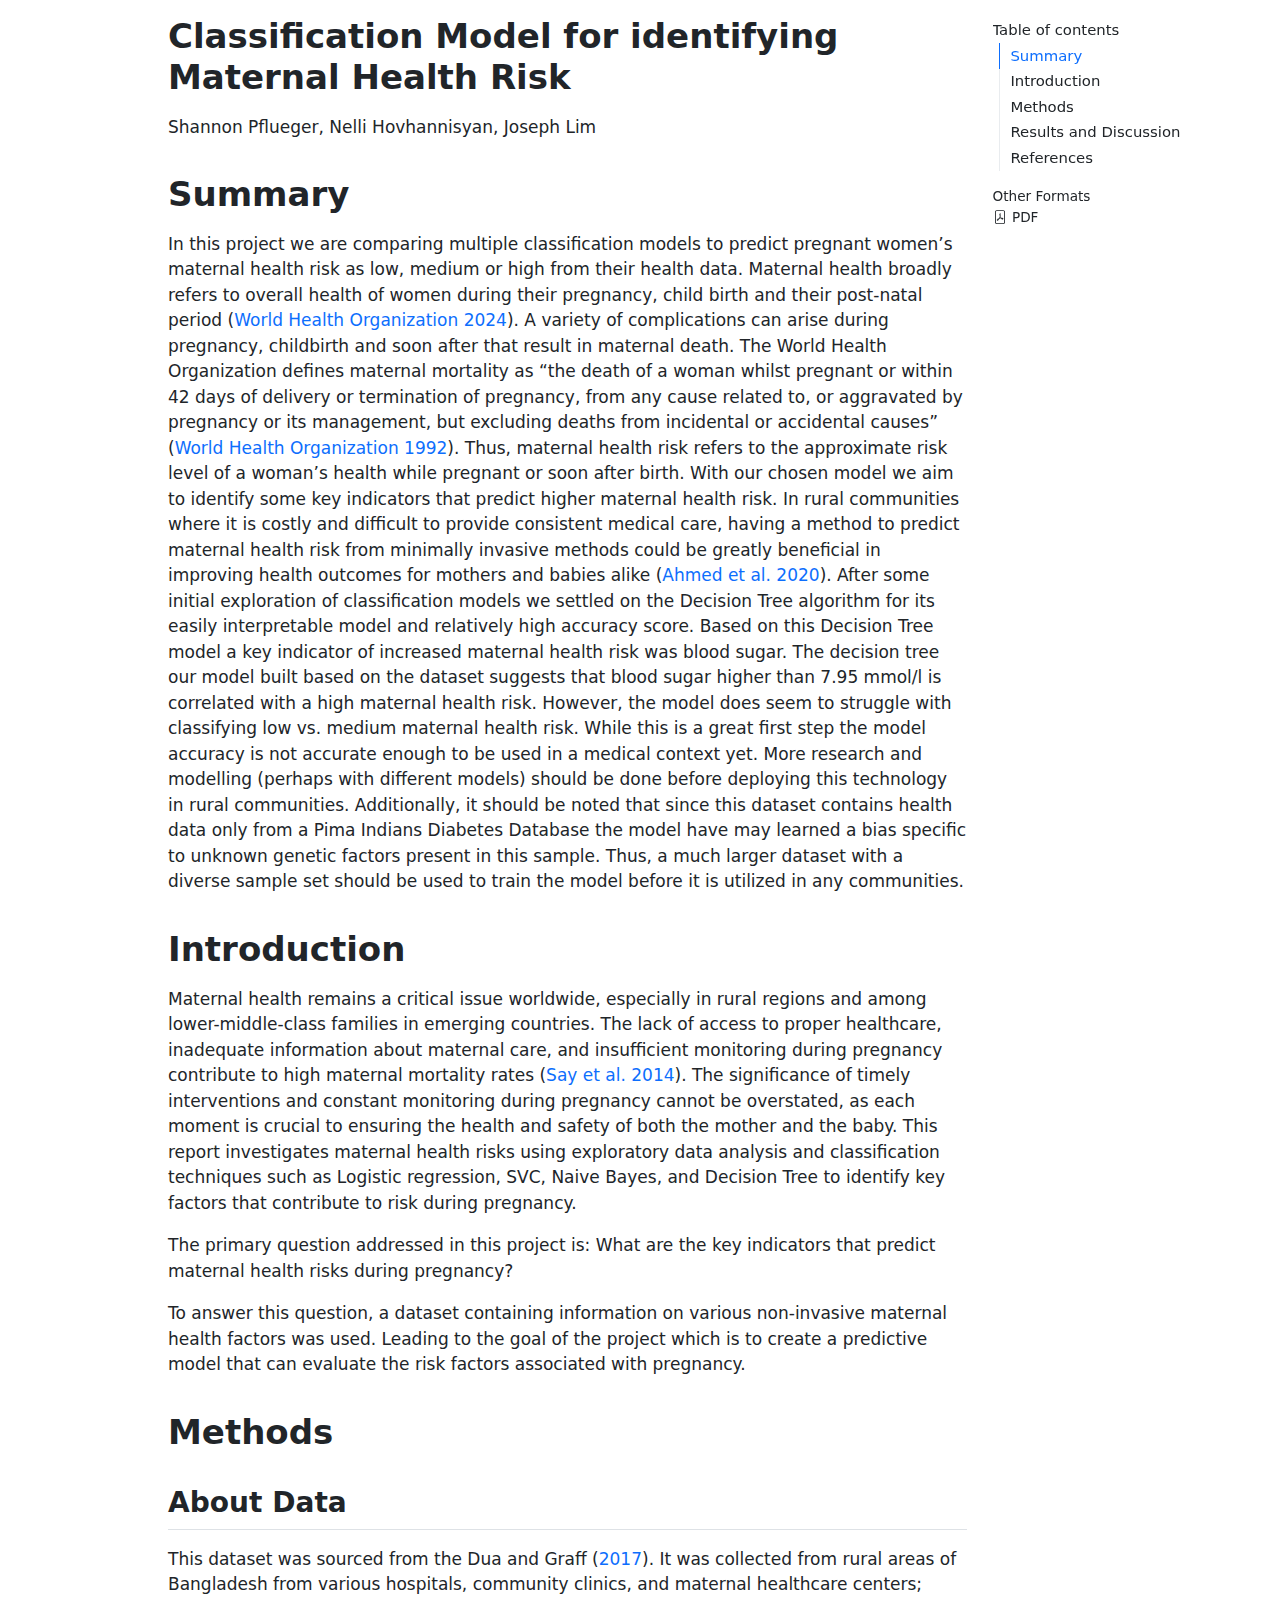
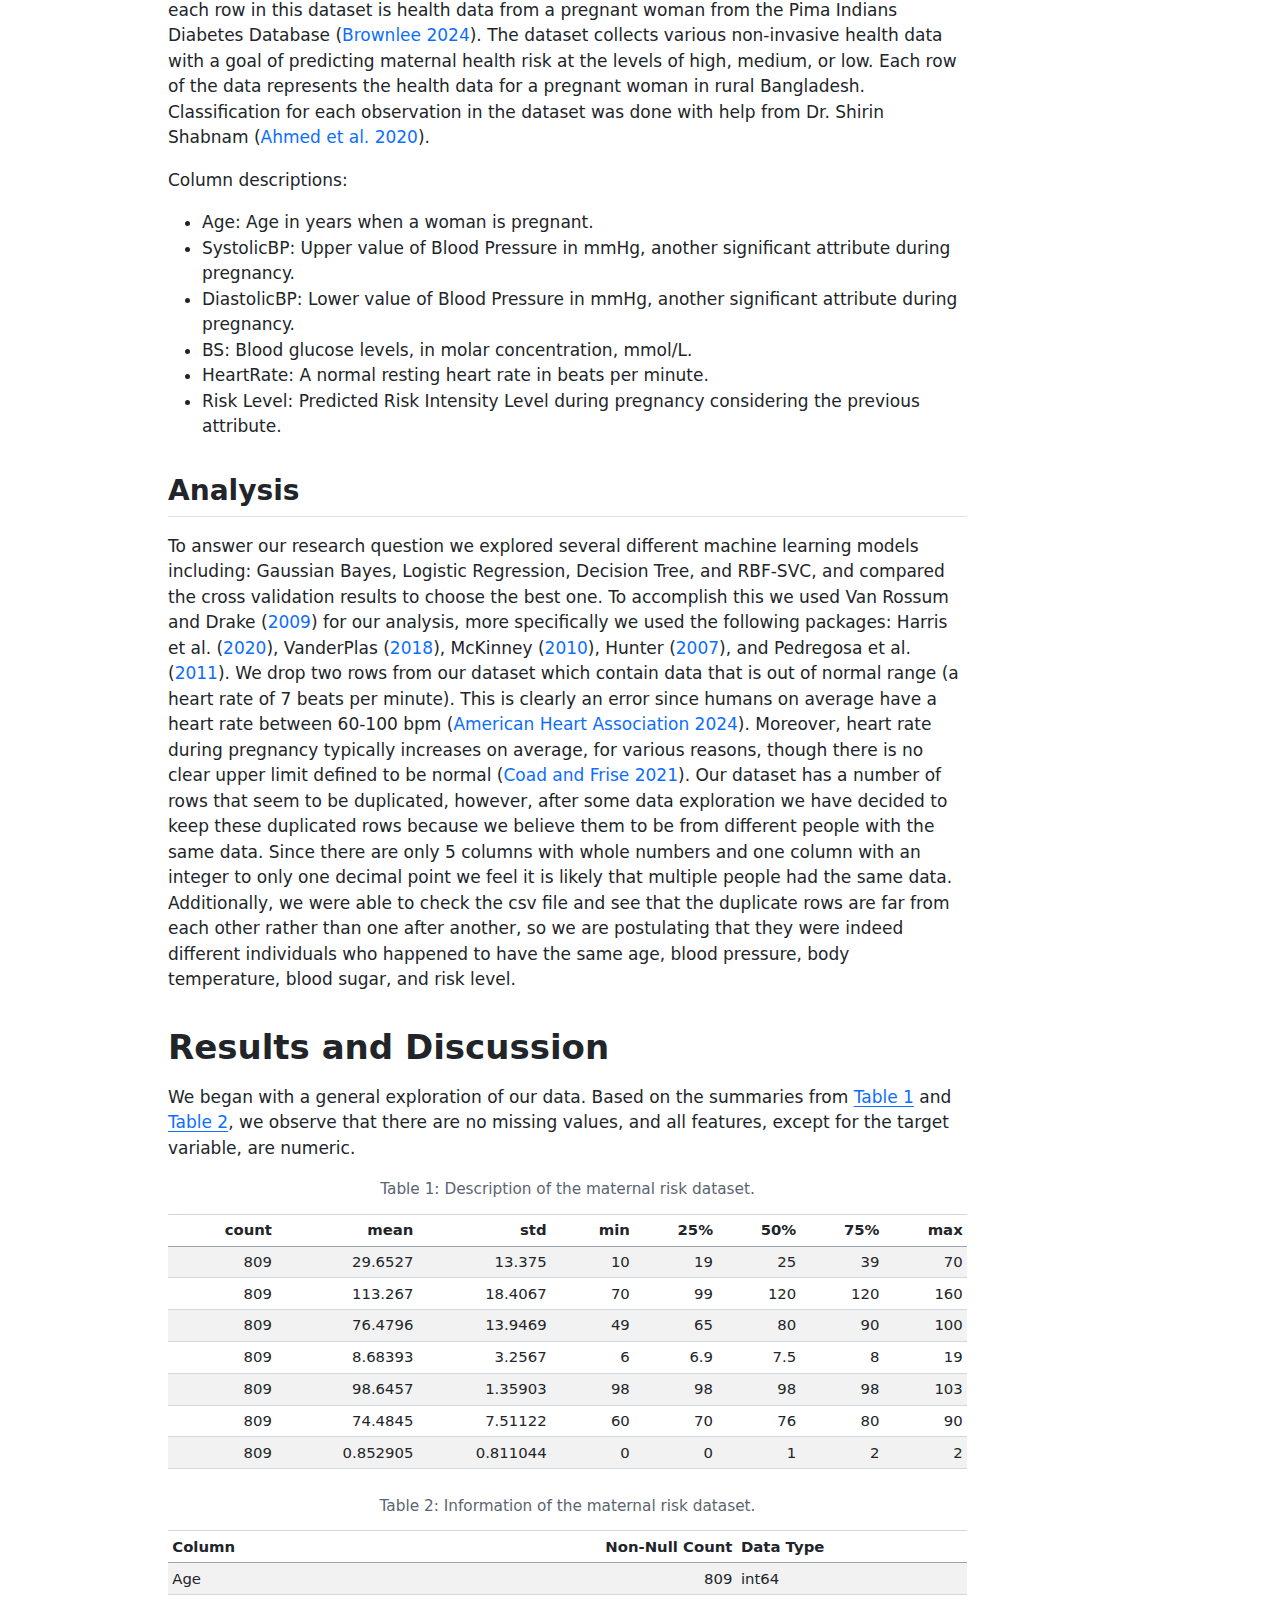
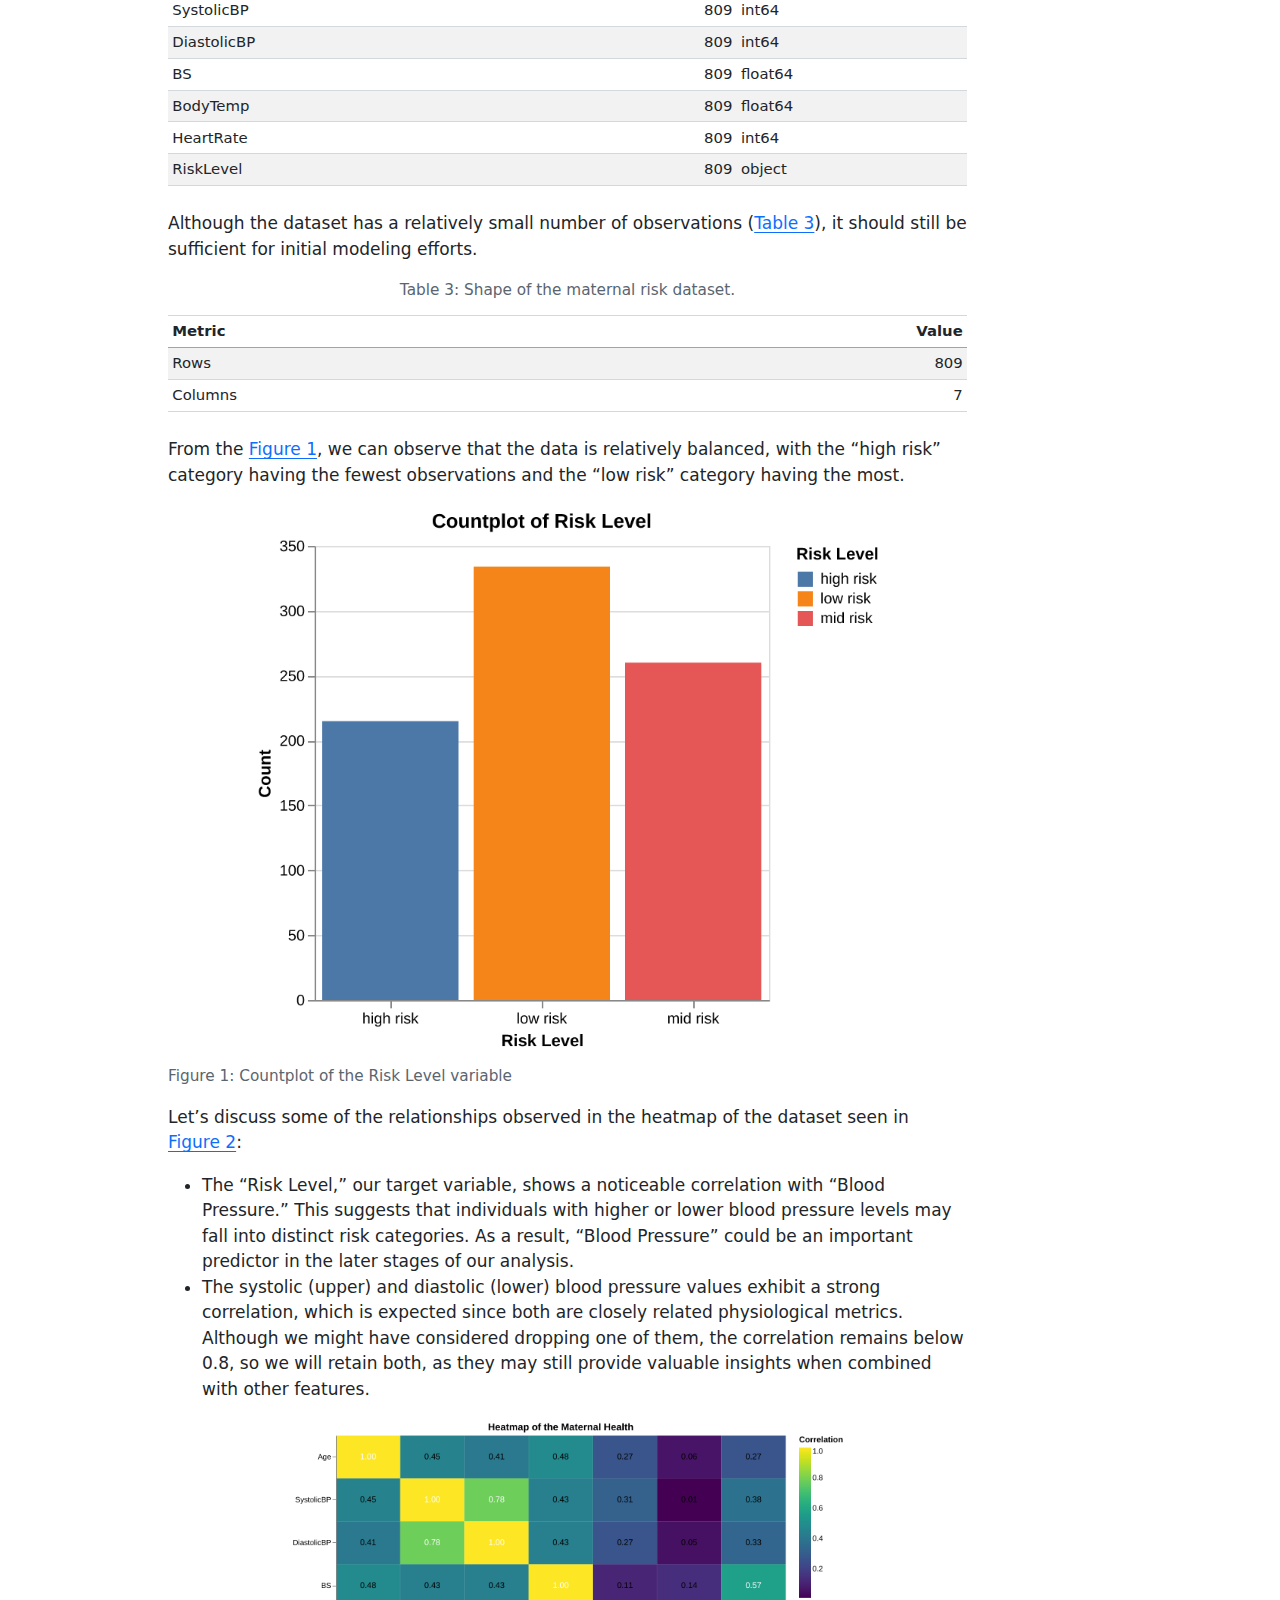
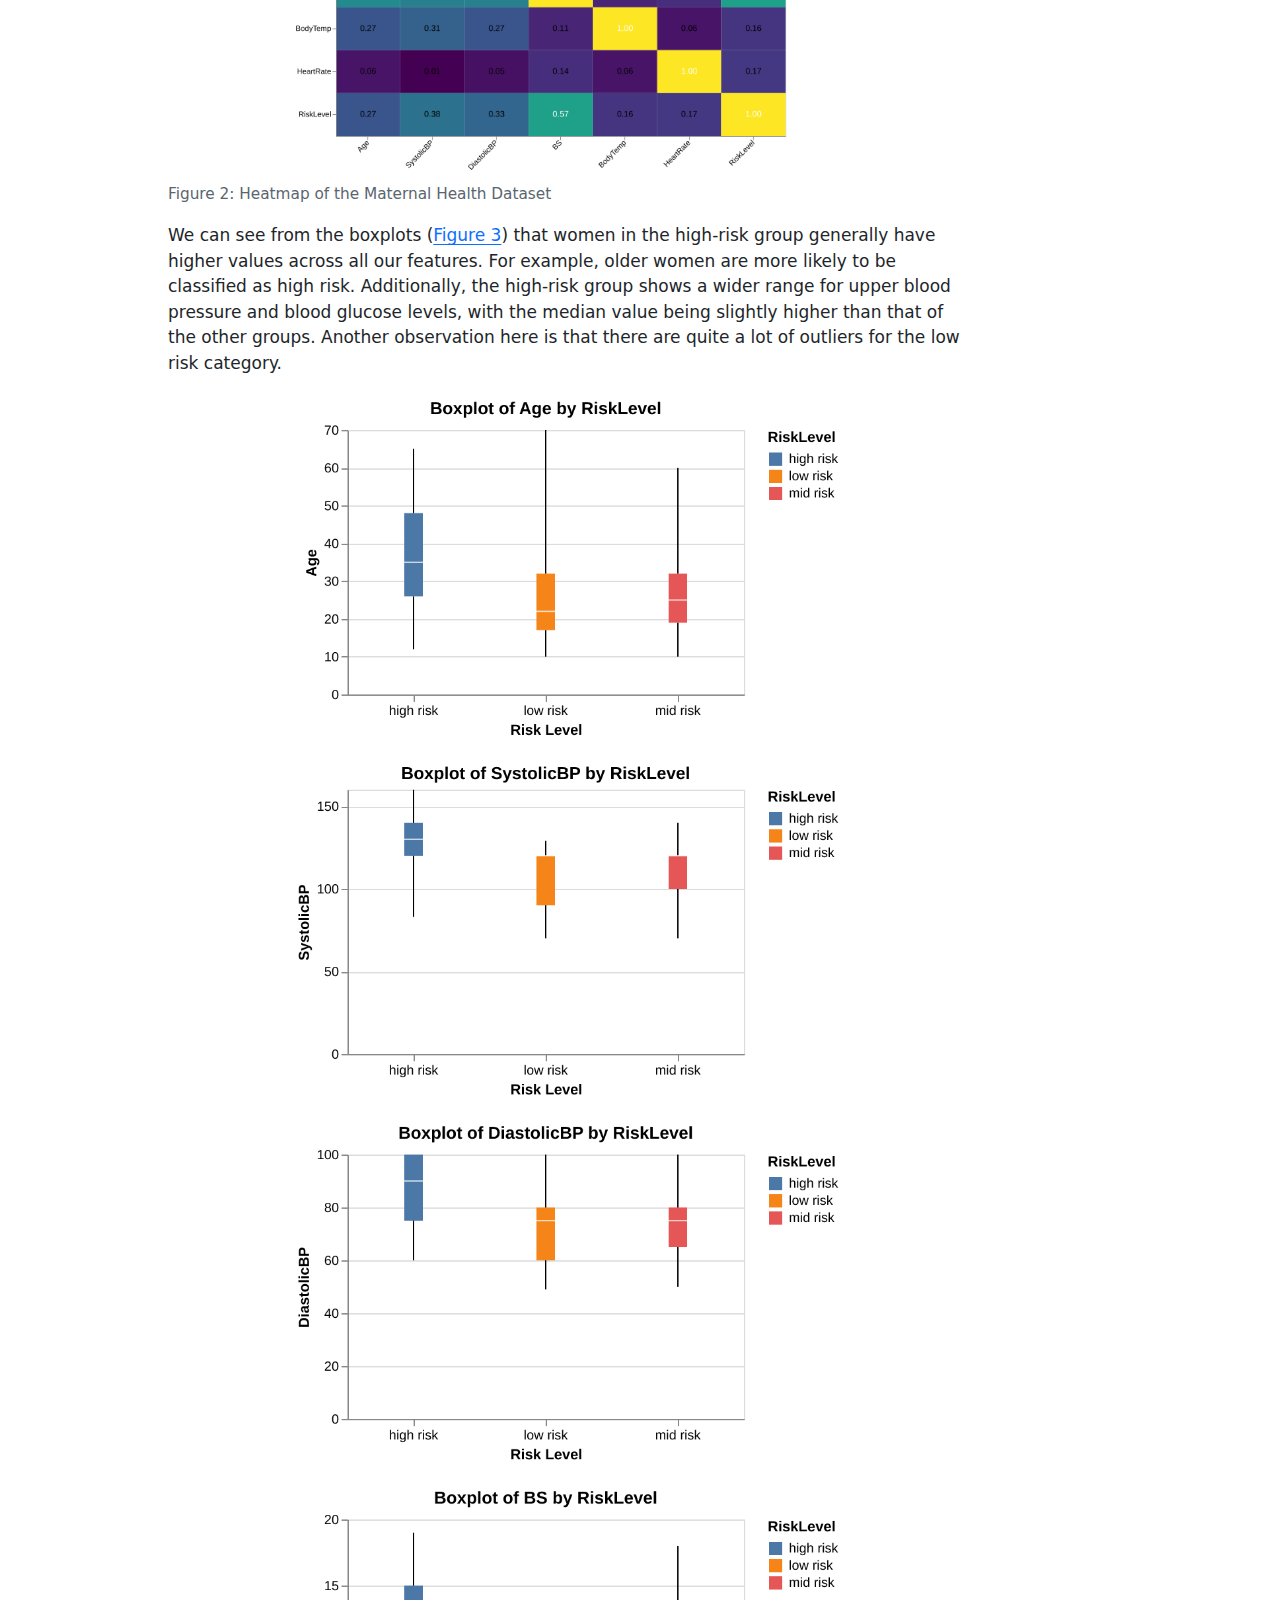
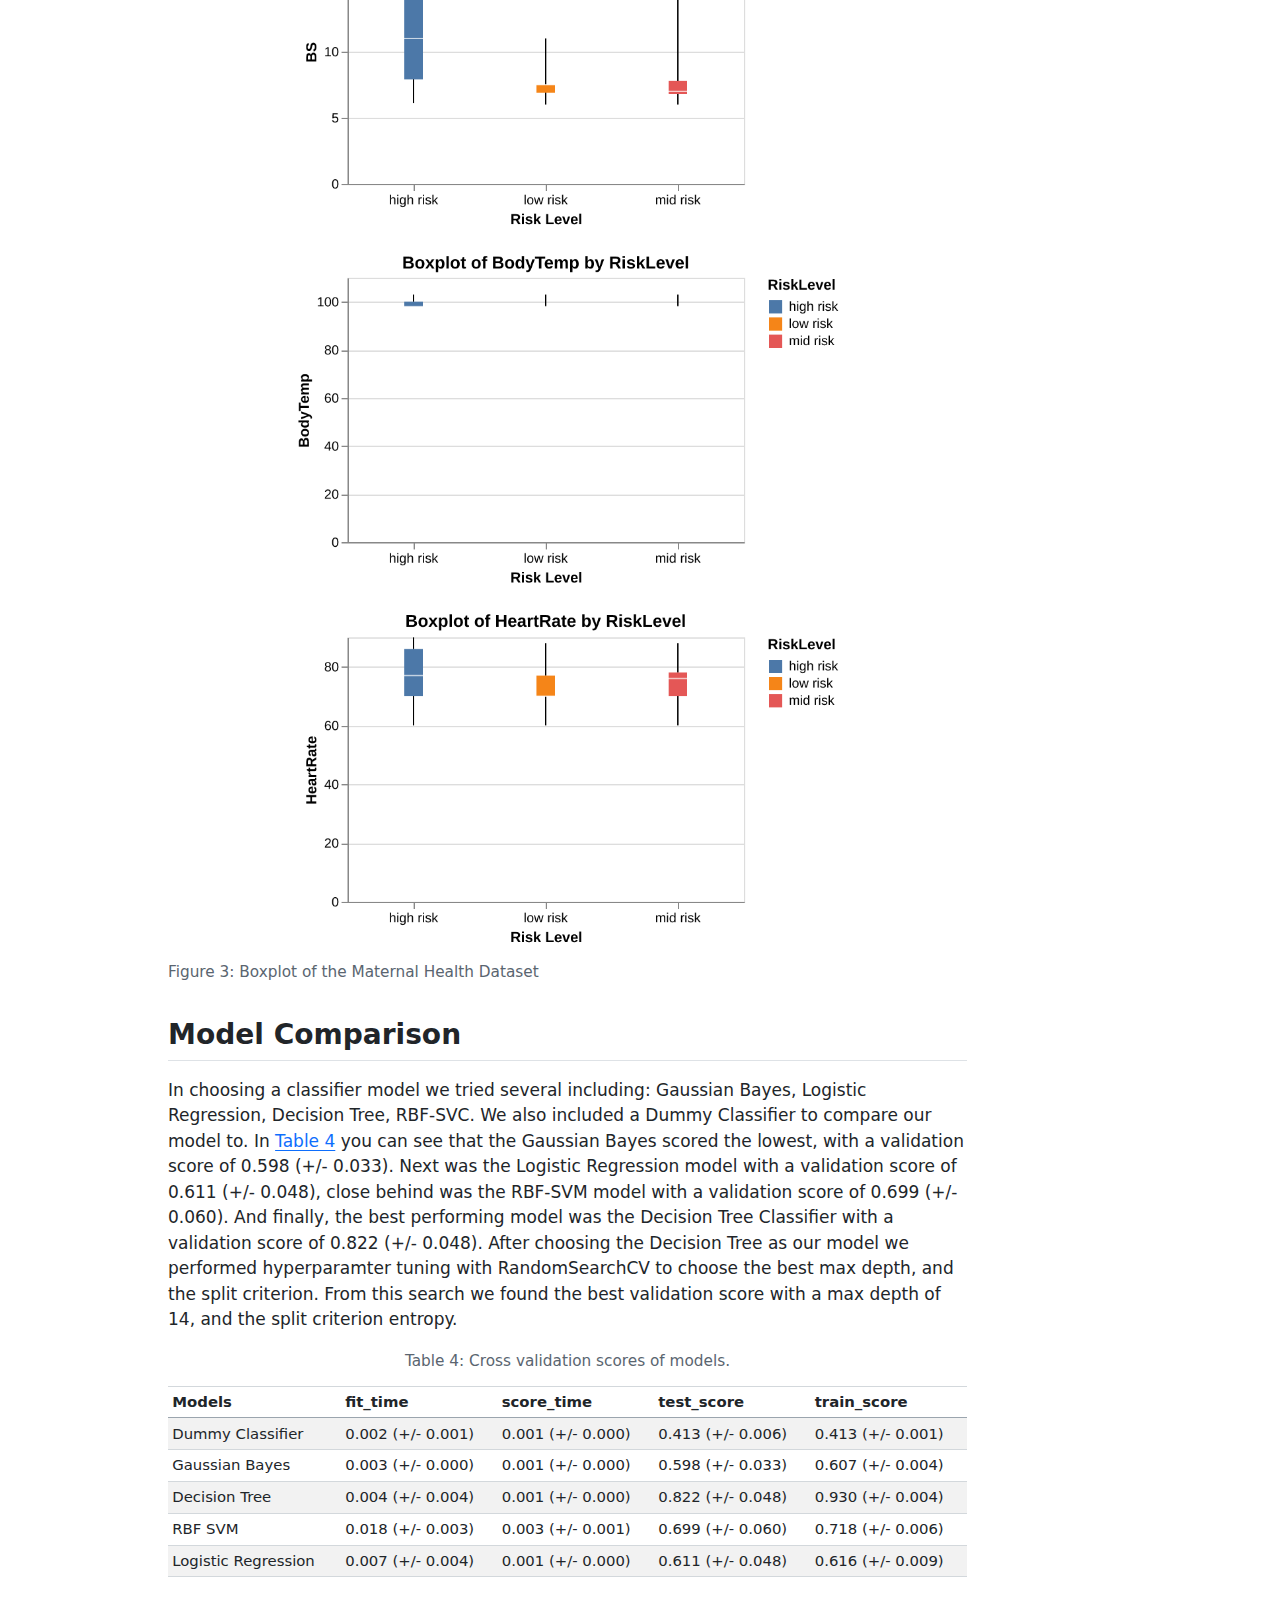
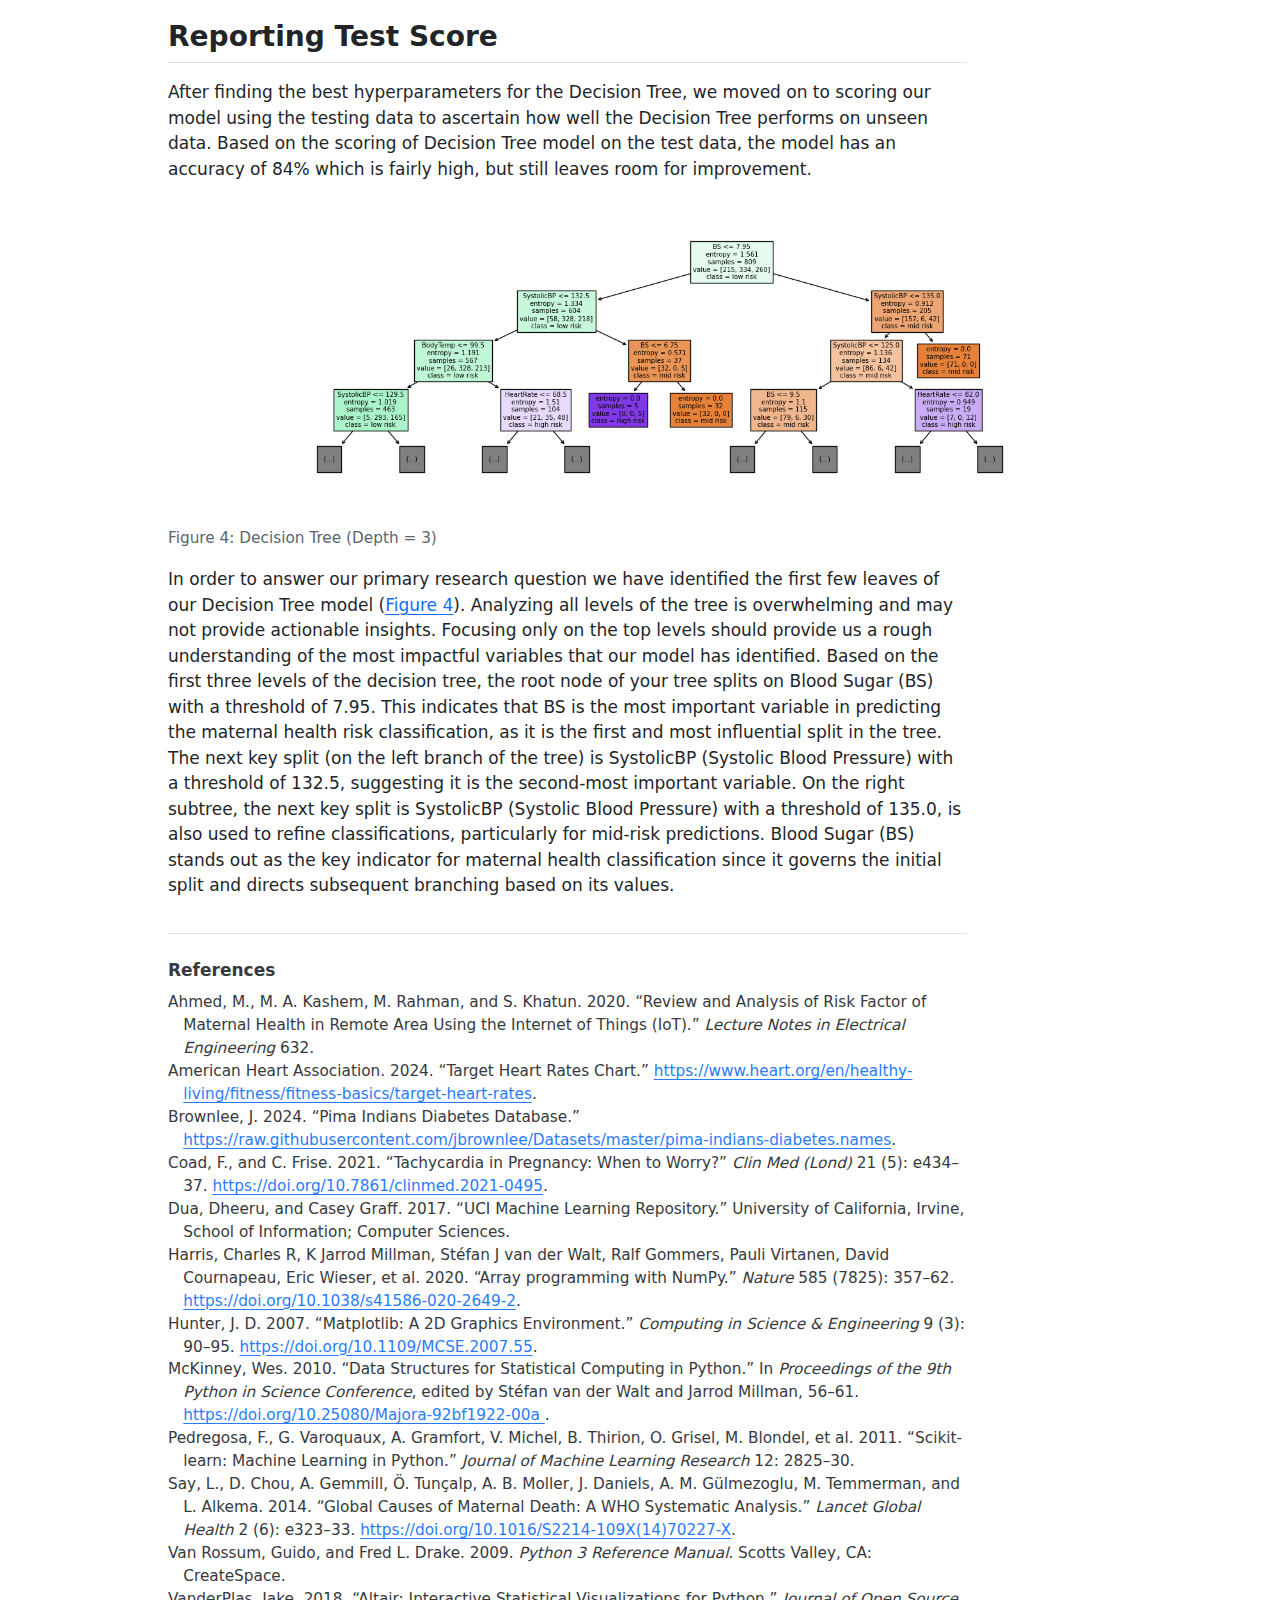
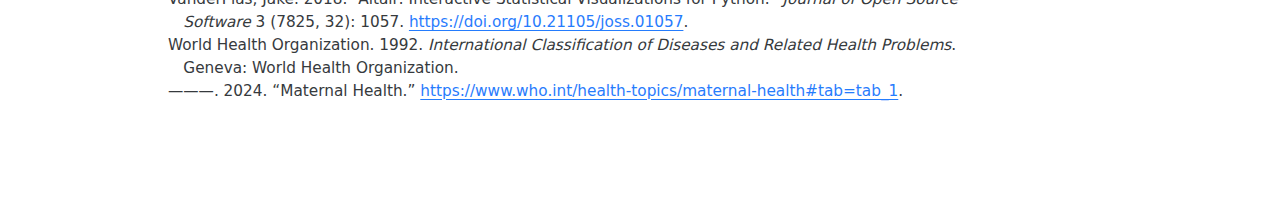
==== commit b5bed6f3: "adjusted in-text citations" ====
--- a/reports/maternal_health_classification.html
+++ b/reports/maternal_health_classification.html
@@ -105,11 +105,11 @@
 <p>Shannon Pflueger, Nelli Hovhannisyan, Joseph Lim</p>
 <section id="summary" class="level1">
 <h1>Summary</h1>
-<p>In this project we are comparing multiple classification models to predict pregnant women’s maternal health risk as low, medium or high from their health data. Maternal health broadly refers to overall health of women during their pregnancy, child birth and their post-natal period <span class="citation" data-cites="who_maternal_health">World Health Organization (<a href="#ref-who_maternal_health" role="doc-biblioref">2024</a>)</span>. A variety of complications can arise during pregnancy, childbirth and soon after that result in maternal death. The World Health Organization defines maternal mortality as “the death of a woman whilst pregnant or within 42 days of delivery or termination of pregnancy, from any cause related to, or aggravated by pregnancy or its management, but excluding deaths from incidental or accidental causes” <span class="citation" data-cites="who_1992">World Health Organization (<a href="#ref-who_1992" role="doc-biblioref">1992</a>)</span>. Thus, maternal health risk refers to the approximate risk level of a woman’s health while pregnant or soon after birth. With our chosen model we aim to identify some key indicators that predict higher maternal health risk. In rural communities where it is costly and difficult to provide consistent medical care, having a method to predict maternal health risk from minimally invasive methods could be greatly beneficial in improving health outcomes for mothers and babies alike <span class="citation" data-cites="maternal_risk_review">Ahmed et al. (<a href="#ref-maternal_risk_review" role="doc-biblioref">2020</a>)</span>. After some initial exploration of classification models we settled on the Decision Tree algorithm for its easily interpretable model and relatively high accuracy score. Based on this Decision Tree model a key indicator of increased maternal health risk was blood sugar. The decision tree our model built based on the dataset suggests that blood sugar higher than 7.95 mmol/l is correlated with a high maternal health risk. However, the model does seem to struggle with classifying low vs.&nbsp;medium maternal health risk. While this is a great first step the model accuracy is not accurate enough to be used in a medical context yet. More research and modelling (perhaps with different models) should be done before deploying this technology in rural communities. Additionally, it should be noted that since this dataset contains health data only from a Pima Indians Diabetes Database the model have may learned a bias specific to unknown genetic factors present in this sample. Thus, a much larger dataset with a diverse sample set should be used to train the model before it is utilized in any communities.</p>
+<p>In this project we are comparing multiple classification models to predict pregnant women’s maternal health risk as low, medium or high from their health data. Maternal health broadly refers to overall health of women during their pregnancy, child birth and their post-natal period <span class="citation" data-cites="who_maternal_health">(<a href="#ref-who_maternal_health" role="doc-biblioref">World Health Organization 2024</a>)</span>. A variety of complications can arise during pregnancy, childbirth and soon after that result in maternal death. The World Health Organization defines maternal mortality as “the death of a woman whilst pregnant or within 42 days of delivery or termination of pregnancy, from any cause related to, or aggravated by pregnancy or its management, but excluding deaths from incidental or accidental causes” <span class="citation" data-cites="who_1992">(<a href="#ref-who_1992" role="doc-biblioref">World Health Organization 1992</a>)</span>. Thus, maternal health risk refers to the approximate risk level of a woman’s health while pregnant or soon after birth. With our chosen model we aim to identify some key indicators that predict higher maternal health risk. In rural communities where it is costly and difficult to provide consistent medical care, having a method to predict maternal health risk from minimally invasive methods could be greatly beneficial in improving health outcomes for mothers and babies alike <span class="citation" data-cites="maternal_risk_review">(<a href="#ref-maternal_risk_review" role="doc-biblioref">Ahmed et al. 2020</a>)</span>. After some initial exploration of classification models we settled on the Decision Tree algorithm for its easily interpretable model and relatively high accuracy score. Based on this Decision Tree model a key indicator of increased maternal health risk was blood sugar. The decision tree our model built based on the dataset suggests that blood sugar higher than 7.95 mmol/l is correlated with a high maternal health risk. However, the model does seem to struggle with classifying low vs.&nbsp;medium maternal health risk. While this is a great first step the model accuracy is not accurate enough to be used in a medical context yet. More research and modelling (perhaps with different models) should be done before deploying this technology in rural communities. Additionally, it should be noted that since this dataset contains health data only from a Pima Indians Diabetes Database the model have may learned a bias specific to unknown genetic factors present in this sample. Thus, a much larger dataset with a diverse sample set should be used to train the model before it is utilized in any communities.</p>
 </section>
 <section id="introduction" class="level1">
 <h1>Introduction</h1>
-<p>Maternal health remains a critical issue worldwide, especially in rural regions and among lower-middle-class families in emerging countries. The lack of access to proper healthcare, inadequate information about maternal care, and insufficient monitoring during pregnancy contribute to high maternal mortality rates <span class="citation" data-cites="maternal_death_causes">Say et al. (<a href="#ref-maternal_death_causes" role="doc-biblioref">2014</a>)</span>. The significance of timely interventions and constant monitoring during pregnancy cannot be overstated, as each moment is crucial to ensuring the health and safety of both the mother and the baby. This report investigates maternal health risks using exploratory data analysis and classification techniques such as Logistic regression, SVC, Naive Bayes, and Decision Tree to identify key factors that contribute to risk during pregnancy.</p>
+<p>Maternal health remains a critical issue worldwide, especially in rural regions and among lower-middle-class families in emerging countries. The lack of access to proper healthcare, inadequate information about maternal care, and insufficient monitoring during pregnancy contribute to high maternal mortality rates <span class="citation" data-cites="maternal_death_causes">(<a href="#ref-maternal_death_causes" role="doc-biblioref">Say et al. 2014</a>)</span>. The significance of timely interventions and constant monitoring during pregnancy cannot be overstated, as each moment is crucial to ensuring the health and safety of both the mother and the baby. This report investigates maternal health risks using exploratory data analysis and classification techniques such as Logistic regression, SVC, Naive Bayes, and Decision Tree to identify key factors that contribute to risk during pregnancy.</p>
 <p>The primary question addressed in this project is: What are the key indicators that predict maternal health risks during pregnancy?</p>
 <p>To answer this question, a dataset containing information on various non-invasive maternal health factors was used. Leading to the goal of the project which is to create a predictive model that can evaluate the risk factors associated with pregnancy.</p>
 </section>
@@ -117,7 +117,7 @@
 <h1>Methods</h1>
 <section id="about-data" class="level2">
 <h2 class="anchored" data-anchor-id="about-data">About Data</h2>
-<p>This dataset was sourced from the <span class="citation" data-cites="UCI">Dua and Graff (<a href="#ref-UCI" role="doc-biblioref">2017</a>)</span>. It was collected from rural areas of Bangladesh from various hospitals, community clinics, and maternal healthcare centers; each row in this dataset is health data from a pregnant woman from the Pima Indians Diabetes Database <span class="citation" data-cites="Pima_indians_data">Brownlee (<a href="#ref-Pima_indians_data" role="doc-biblioref">2024</a>)</span>. The dataset collects various non-invasive health data with a goal of predicting maternal health risk at the levels of high, medium, or low. Each row of the data represents the health data for a pregnant woman in rural Bangladesh. Classification for each observation in the dataset was done with help from Dr.&nbsp;Shirin Shabnam <span class="citation" data-cites="maternal_risk_review">Ahmed et al. (<a href="#ref-maternal_risk_review" role="doc-biblioref">2020</a>)</span>.</p>
+<p>This dataset was sourced from the <span class="citation" data-cites="UCI">Dua and Graff (<a href="#ref-UCI" role="doc-biblioref">2017</a>)</span>. It was collected from rural areas of Bangladesh from various hospitals, community clinics, and maternal healthcare centers; each row in this dataset is health data from a pregnant woman from the Pima Indians Diabetes Database <span class="citation" data-cites="Pima_indians_data">(<a href="#ref-Pima_indians_data" role="doc-biblioref">Brownlee 2024</a>)</span>. The dataset collects various non-invasive health data with a goal of predicting maternal health risk at the levels of high, medium, or low. Each row of the data represents the health data for a pregnant woman in rural Bangladesh. Classification for each observation in the dataset was done with help from Dr.&nbsp;Shirin Shabnam <span class="citation" data-cites="maternal_risk_review">(<a href="#ref-maternal_risk_review" role="doc-biblioref">Ahmed et al. 2020</a>)</span>.</p>
 <p>Column descriptions:</p>
 <ul>
 <li>Age: Age in years when a woman is pregnant.</li>
@@ -130,7 +130,7 @@
 </section>
 <section id="analysis" class="level2">
 <h2 class="anchored" data-anchor-id="analysis">Analysis</h2>
-<p>To answer our research question we explored several different machine learning models including: Gaussian Bayes, Logistic Regression, Decision Tree, and RBF-SVC, and compared the cross validation results to choose the best one. To accomplish this we used <span class="citation" data-cites="Python">Van Rossum and Drake (<a href="#ref-Python" role="doc-biblioref">2009</a>)</span> for our analysis, more specifically we used the following packages: <span class="citation" data-cites="numpy">Harris et al. (<a href="#ref-numpy" role="doc-biblioref">2020</a>)</span>, <span class="citation" data-cites="altair">VanderPlas (<a href="#ref-altair" role="doc-biblioref">2018</a>)</span>, <span class="citation" data-cites="pandas">McKinney (<a href="#ref-pandas" role="doc-biblioref">2010</a>)</span>, <span class="citation" data-cites="matplotlib">Hunter (<a href="#ref-matplotlib" role="doc-biblioref">2007</a>)</span>, and <span class="citation" data-cites="scikit-learn">Pedregosa et al. (<a href="#ref-scikit-learn" role="doc-biblioref">2011</a>)</span>. We drop two rows from our dataset which contain data that is out of normal range (a heart rate of 7 beats per minute). This is clearly an error since humans on average have a heart rate between 60-100 bpm <span class="citation" data-cites="heart_rates">American Heart Association (<a href="#ref-heart_rates" role="doc-biblioref">2024</a>)</span>. Moreover, heart rate during pregnancy typically increases on average, for various reasons, though there is no clear upper limit defined to be normal <span class="citation" data-cites="pregnancy_tachycardia">Coad and Frise (<a href="#ref-pregnancy_tachycardia" role="doc-biblioref">2021</a>)</span>. Our dataset has a number of rows that seem to be duplicated, however, after some data exploration we have decided to keep these duplicated rows because we believe them to be from different people with the same data. Since there are only 5 columns with whole numbers and one column with an integer to only one decimal point we feel it is likely that multiple people had the same data. Additionally, we were able to check the csv file and see that the duplicate rows are far from each other rather than one after another, so we are postulating that they were indeed different individuals who happened to have the same age, blood pressure, body temperature, blood sugar, and risk level.</p>
+<p>To answer our research question we explored several different machine learning models including: Gaussian Bayes, Logistic Regression, Decision Tree, and RBF-SVC, and compared the cross validation results to choose the best one. To accomplish this we used <span class="citation" data-cites="Python">Van Rossum and Drake (<a href="#ref-Python" role="doc-biblioref">2009</a>)</span> for our analysis, more specifically we used the following packages: <span class="citation" data-cites="numpy">Harris et al. (<a href="#ref-numpy" role="doc-biblioref">2020</a>)</span>, <span class="citation" data-cites="altair">VanderPlas (<a href="#ref-altair" role="doc-biblioref">2018</a>)</span>, <span class="citation" data-cites="pandas">McKinney (<a href="#ref-pandas" role="doc-biblioref">2010</a>)</span>, <span class="citation" data-cites="matplotlib">Hunter (<a href="#ref-matplotlib" role="doc-biblioref">2007</a>)</span>, and <span class="citation" data-cites="scikit-learn">Pedregosa et al. (<a href="#ref-scikit-learn" role="doc-biblioref">2011</a>)</span>. We drop two rows from our dataset which contain data that is out of normal range (a heart rate of 7 beats per minute). This is clearly an error since humans on average have a heart rate between 60-100 bpm <span class="citation" data-cites="heart_rates">(<a href="#ref-heart_rates" role="doc-biblioref">American Heart Association 2024</a>)</span>. Moreover, heart rate during pregnancy typically increases on average, for various reasons, though there is no clear upper limit defined to be normal <span class="citation" data-cites="pregnancy_tachycardia">(<a href="#ref-pregnancy_tachycardia" role="doc-biblioref">Coad and Frise 2021</a>)</span>. Our dataset has a number of rows that seem to be duplicated, however, after some data exploration we have decided to keep these duplicated rows because we believe them to be from different people with the same data. Since there are only 5 columns with whole numbers and one column with an integer to only one decimal point we feel it is likely that multiple people had the same data. Additionally, we were able to check the csv file and see that the duplicate rows are far from each other rather than one after another, so we are postulating that they were indeed different individuals who happened to have the same age, blood pressure, body temperature, blood sugar, and risk level.</p>
 </section>
 </section>
 <section id="results-and-discussion" class="level1">
@@ -143,7 +143,7 @@
 Table&nbsp;1: Description of the maternal risk dataset.
 </figcaption>
 <div aria-describedby="tbl-df_describe-caption-0ceaefa1-69ba-4598-a22c-09a6ac19f8ca">
-<div class="cell-output cell-output-display cell-output-markdown" data-execution_count="20">
+<div class="cell-output cell-output-display cell-output-markdown" data-execution_count="2">
 <table class="do-not-create-environment cell caption-top table table-sm table-striped small">
 <colgroup>
 <col style="width: 13%">
@@ -252,7 +252,7 @@
 Table&nbsp;2: Information of the maternal risk dataset.
 </figcaption>
 <div aria-describedby="tbl-df_info-caption-0ceaefa1-69ba-4598-a22c-09a6ac19f8ca">
-<div class="cell-output cell-output-display cell-output-markdown" data-execution_count="21">
+<div class="cell-output cell-output-display cell-output-markdown" data-execution_count="3">
 <table class="do-not-create-environment cell caption-top table table-sm table-striped small">
 <thead>
 <tr class="header">
@@ -312,7 +312,7 @@
 Table&nbsp;3: Shape of the maternal risk dataset.
 </figcaption>
 <div aria-describedby="tbl-df_shape-caption-0ceaefa1-69ba-4598-a22c-09a6ac19f8ca">
-<div class="cell-output cell-output-display cell-output-markdown" data-execution_count="22">
+<div class="cell-output cell-output-display cell-output-markdown" data-execution_count="4">
 <table class="do-not-create-environment cell caption-top table table-sm table-striped small">
 <thead>
 <tr class="header">
@@ -383,7 +383,7 @@
 Table&nbsp;4: Cross validation scores of models.
 </figcaption>
 <div aria-describedby="tbl-summary_cv_scores-caption-0ceaefa1-69ba-4598-a22c-09a6ac19f8ca">
-<div class="cell-output cell-output-display cell-output-markdown" data-execution_count="24">
+<div class="cell-output cell-output-display cell-output-markdown" data-execution_count="6">
 <table class="do-not-create-environment cell caption-top table table-sm table-striped small">
 <colgroup>
 <col style="width: 21%">
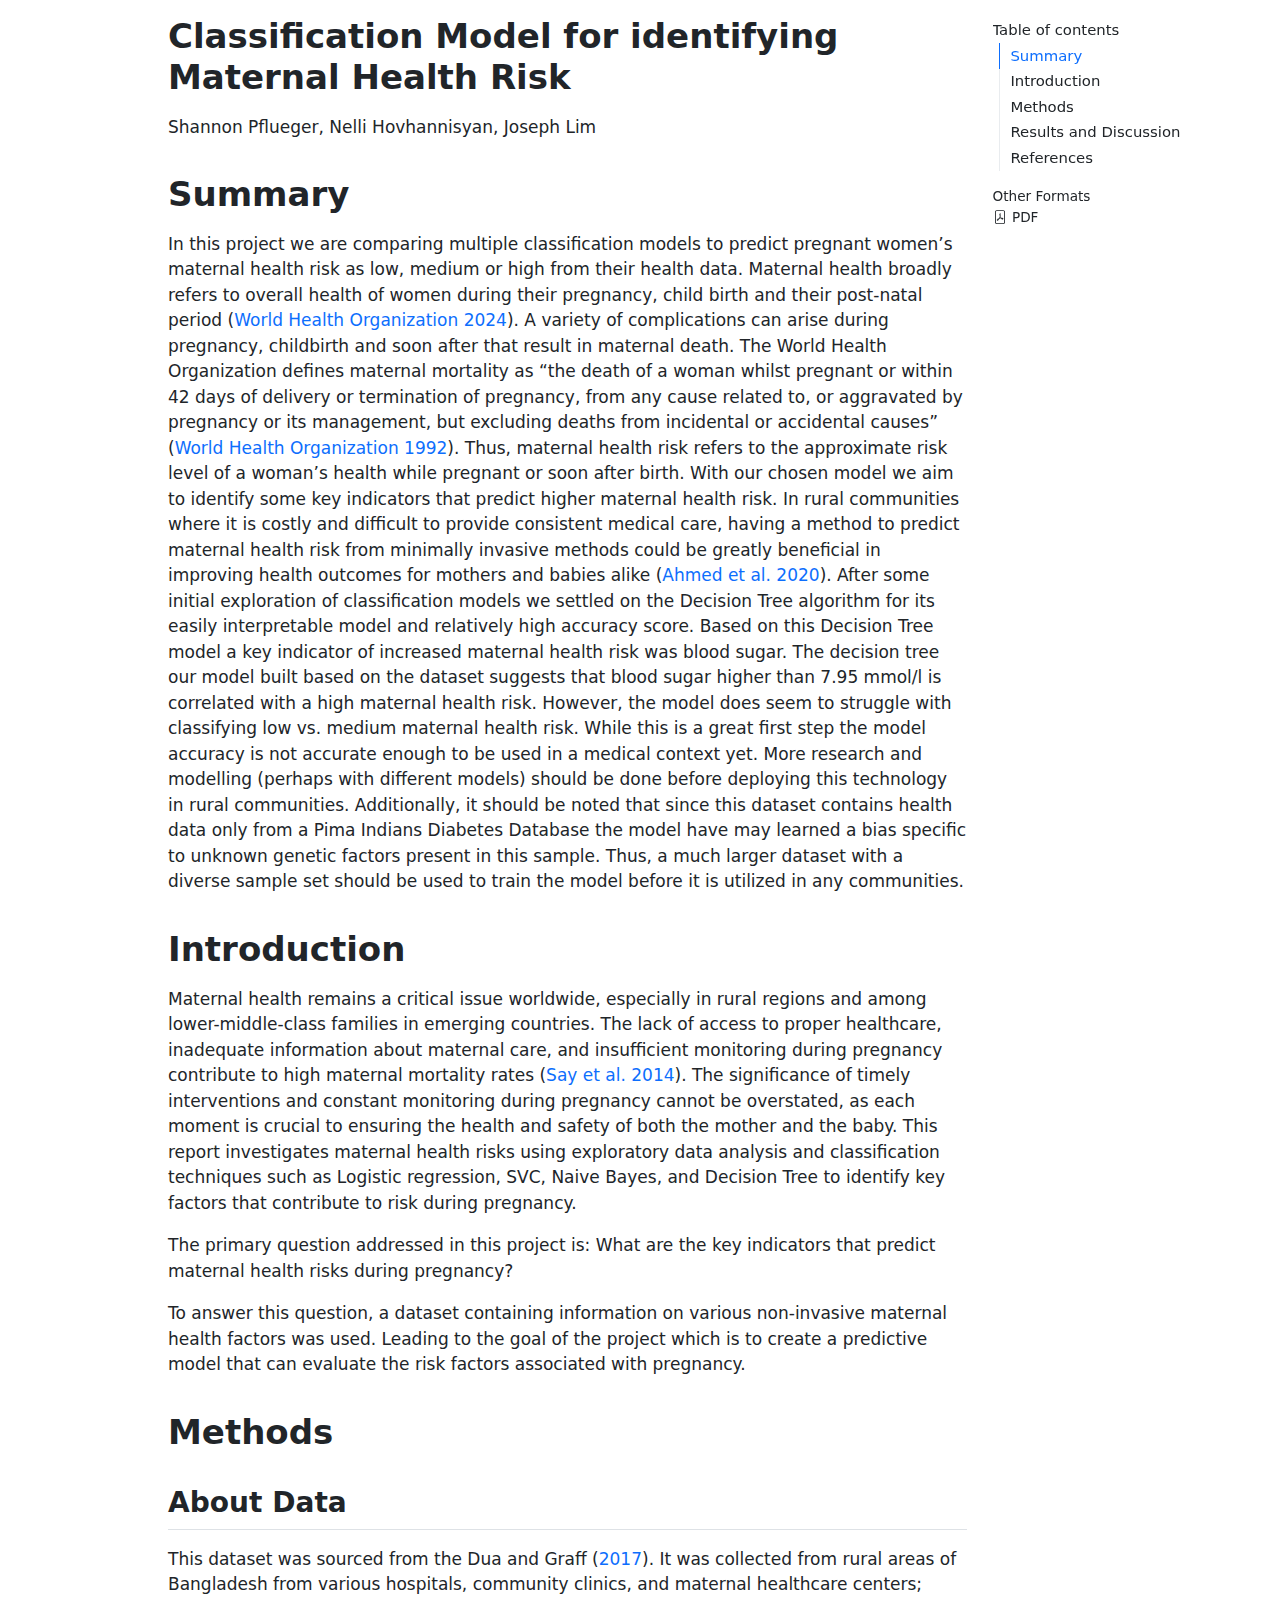
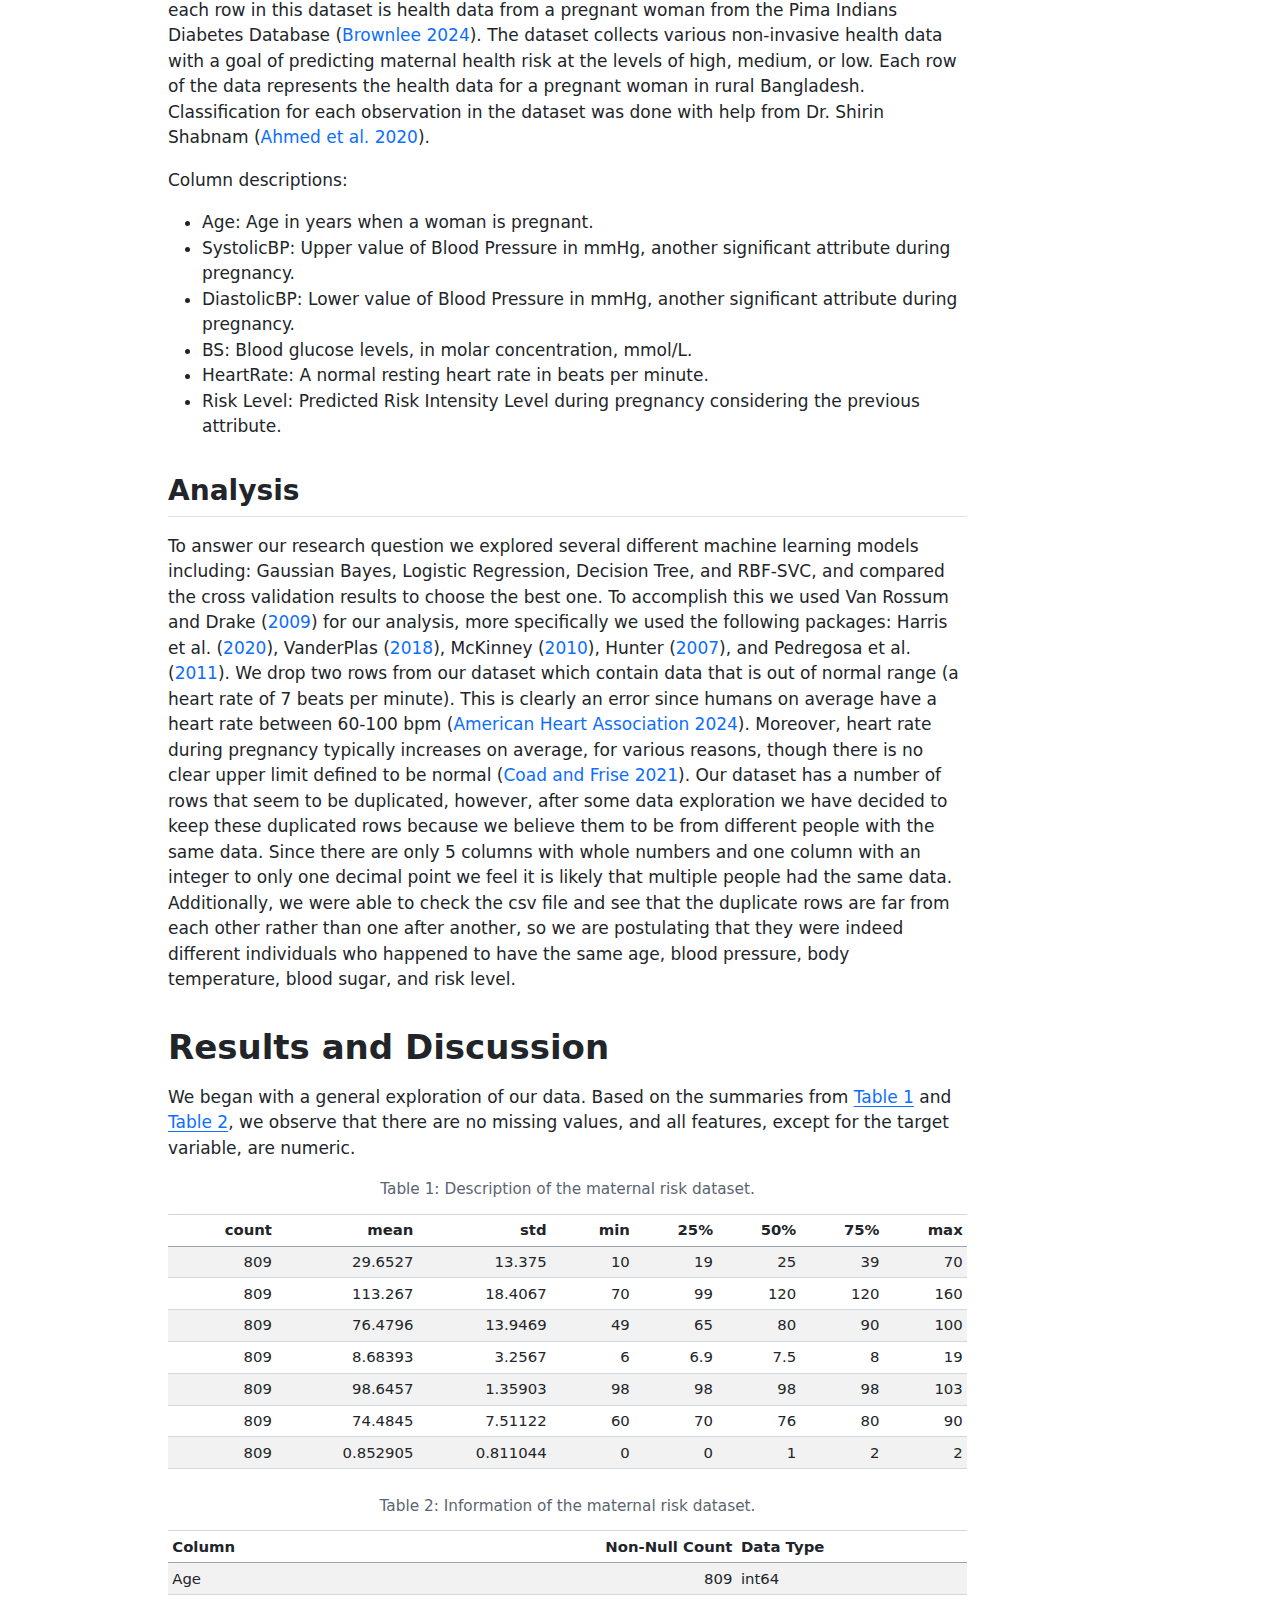
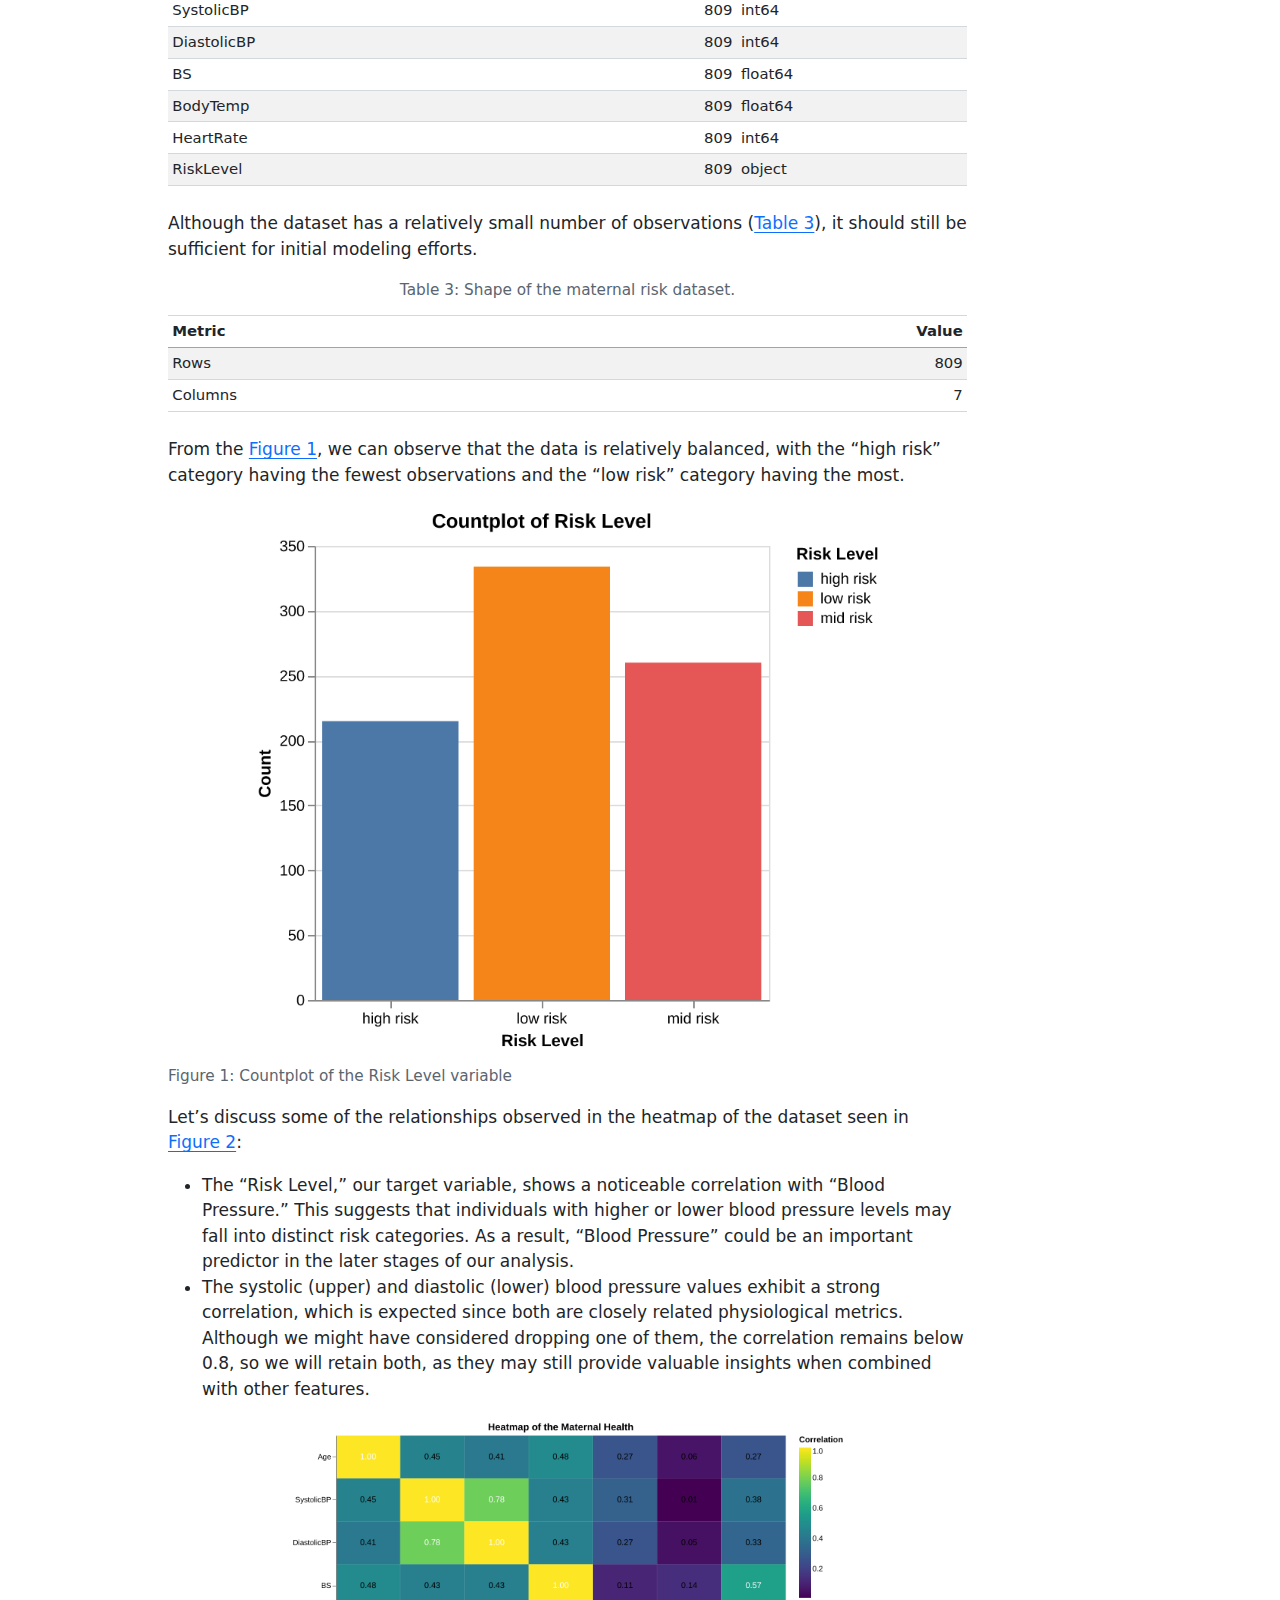
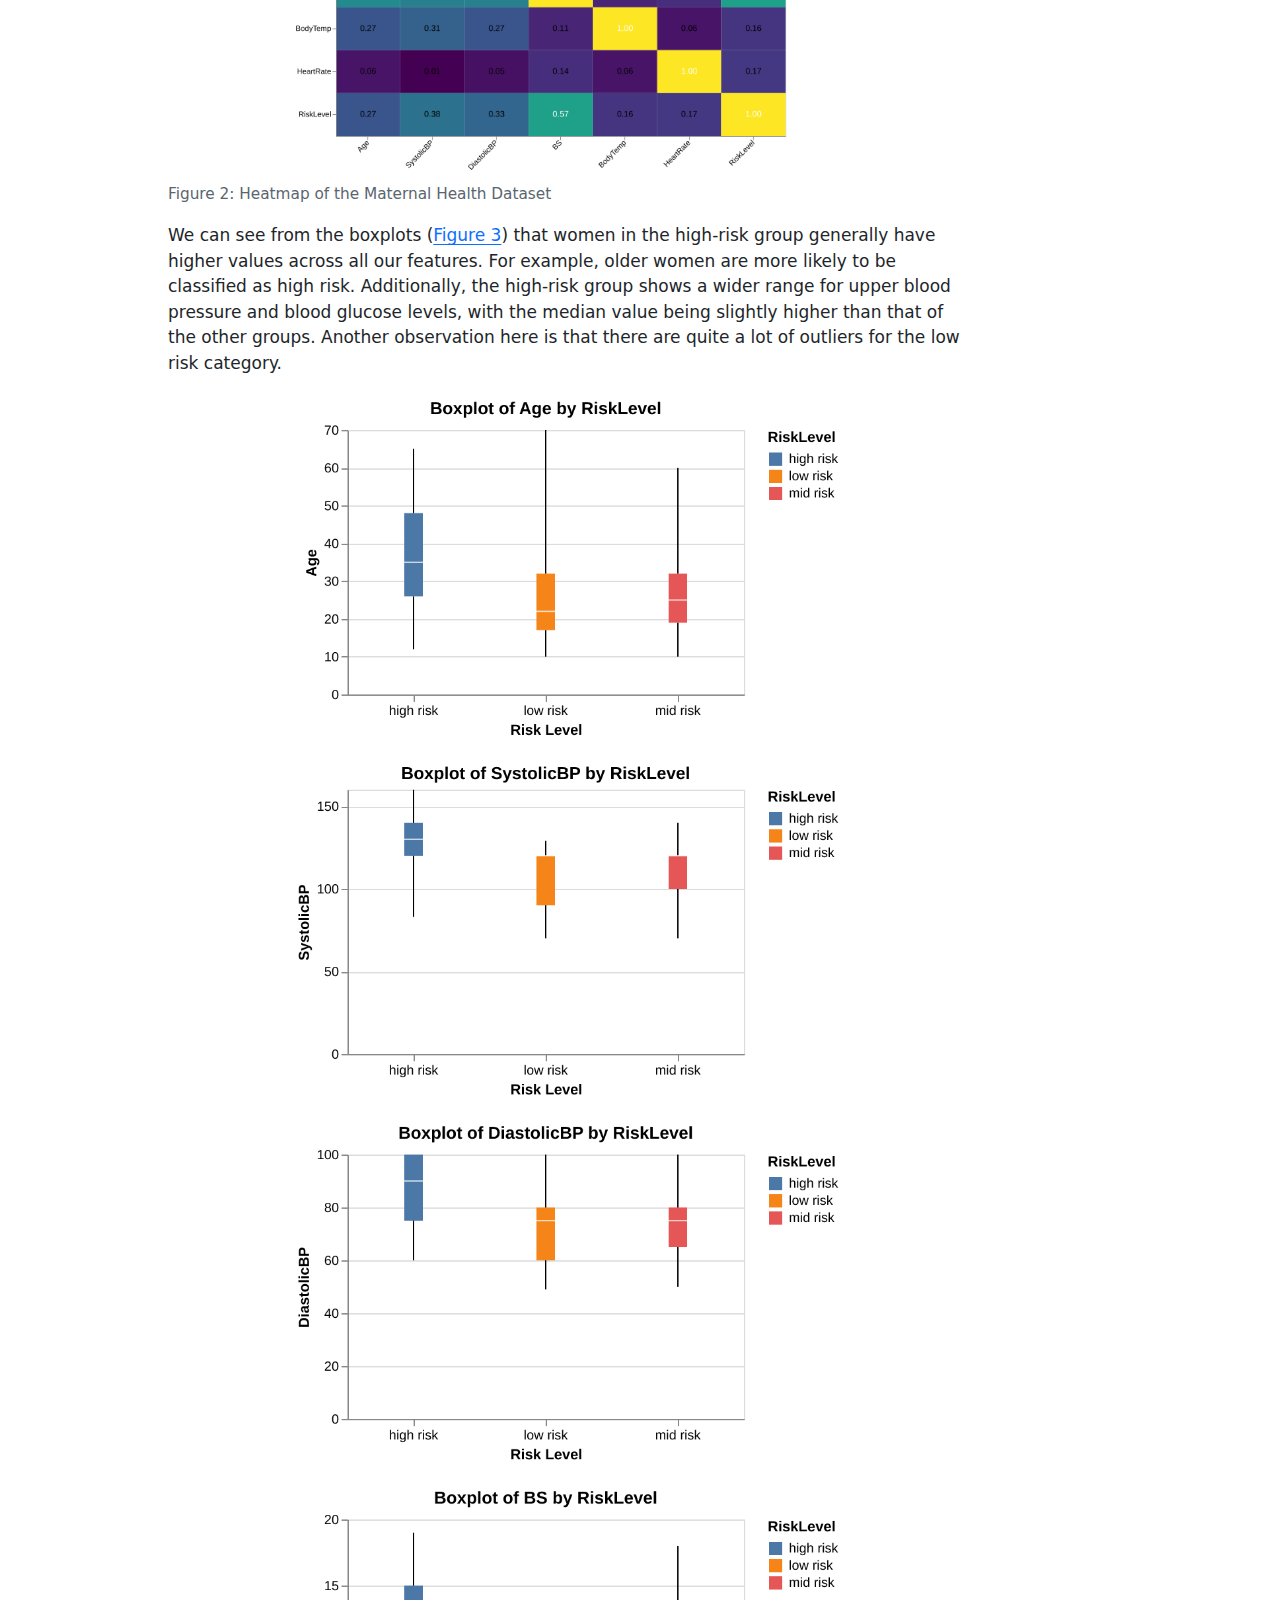
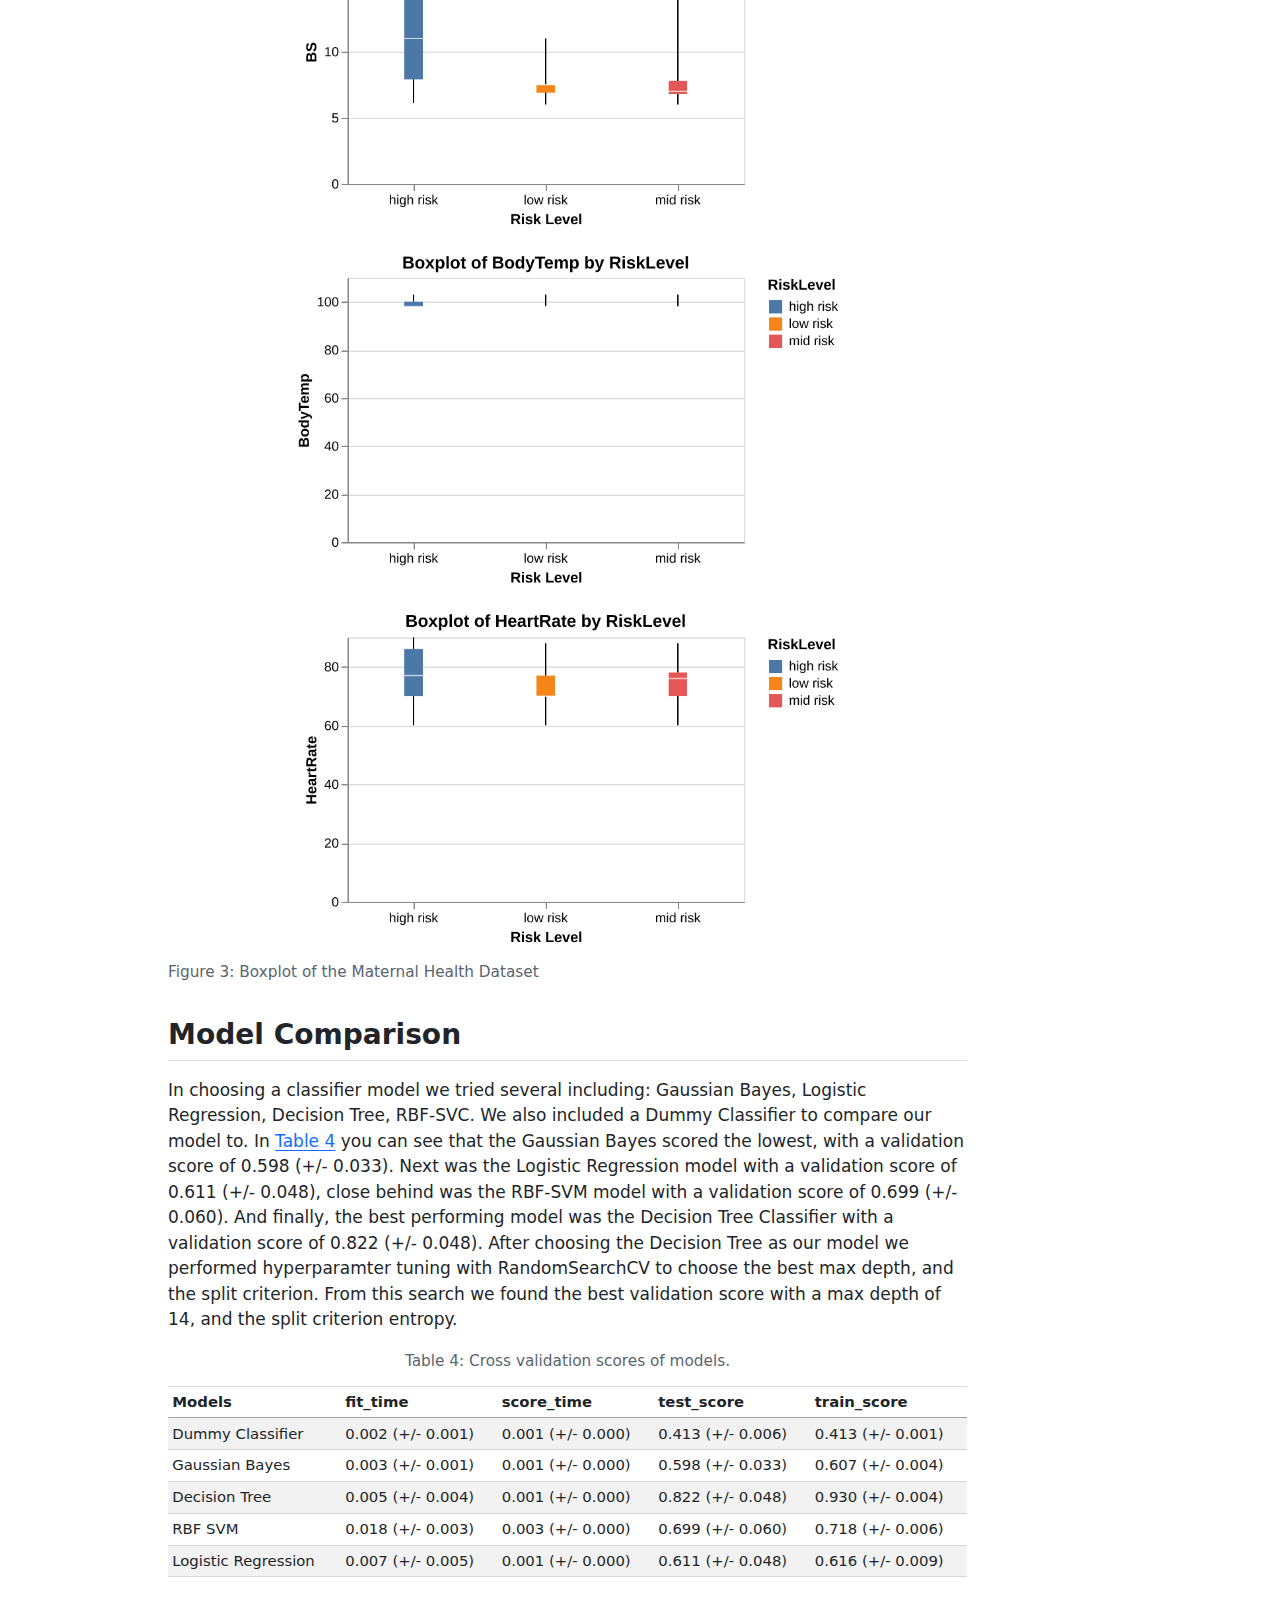
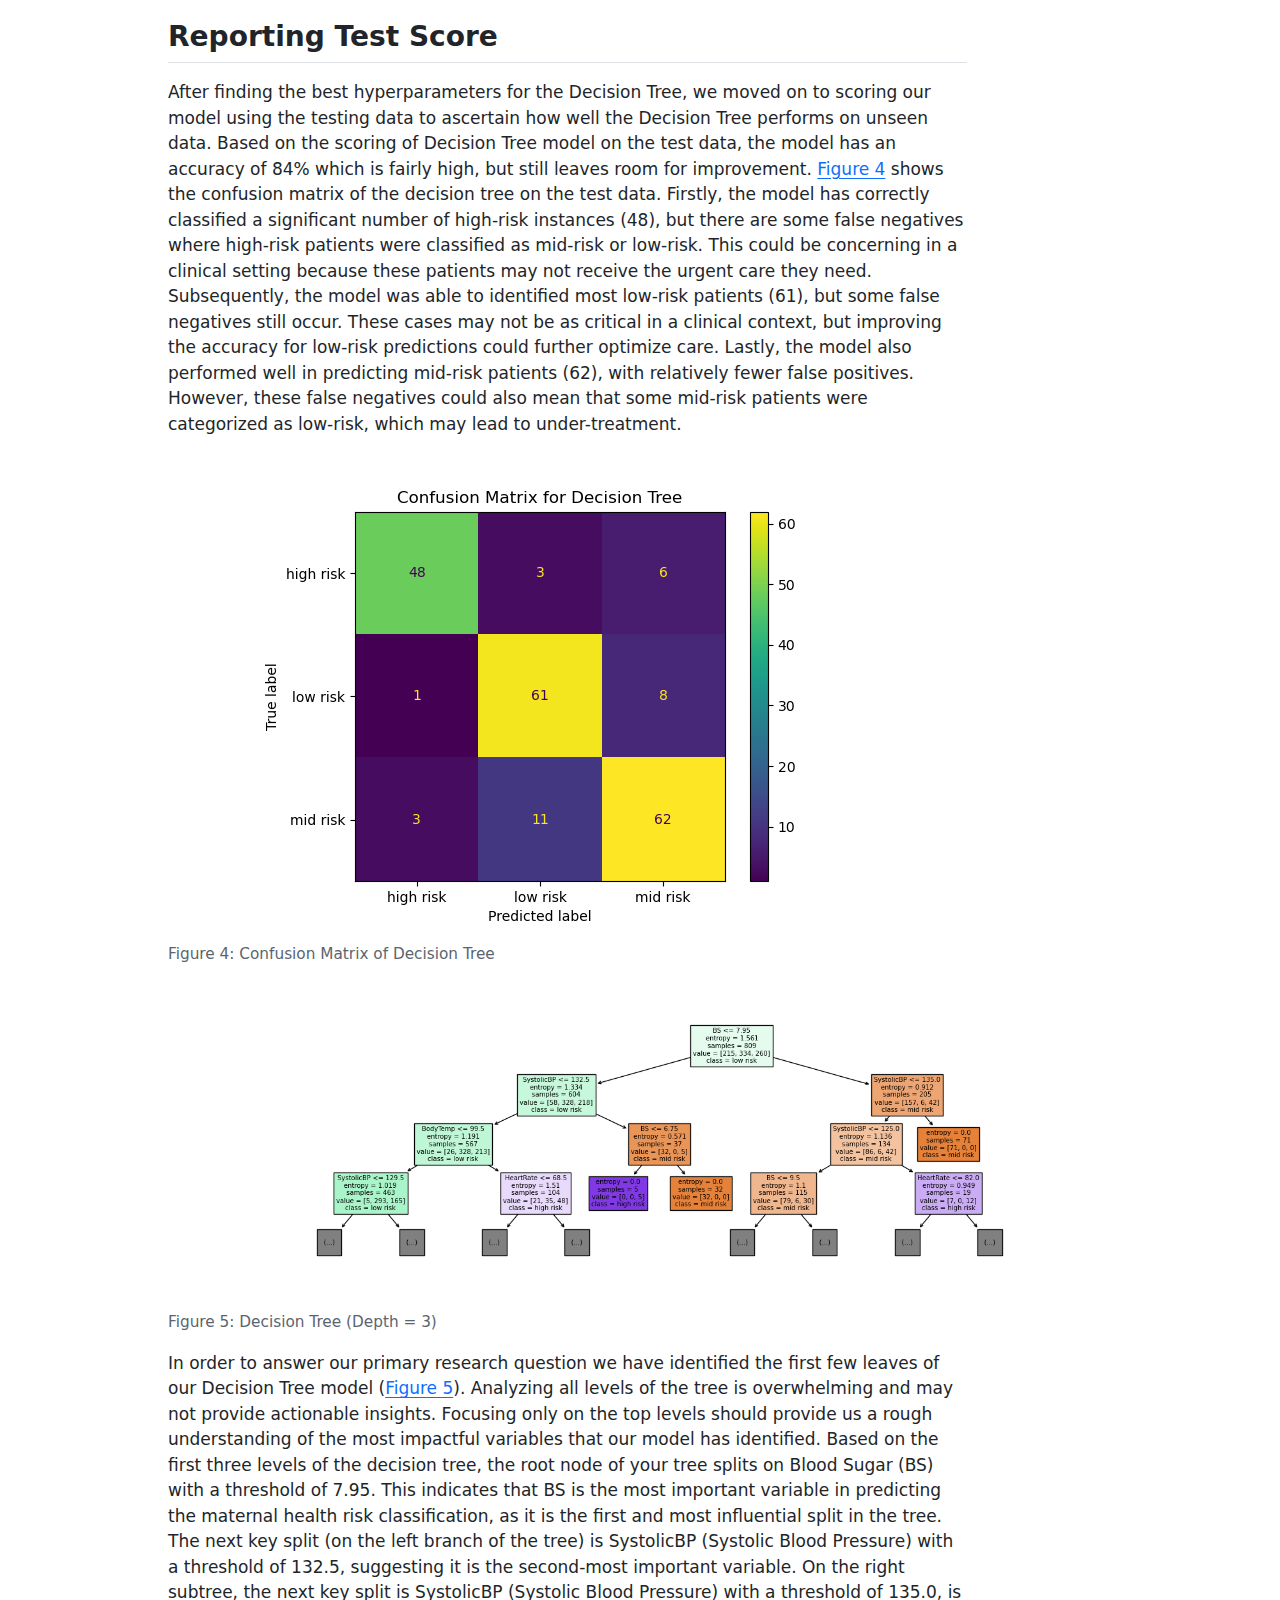
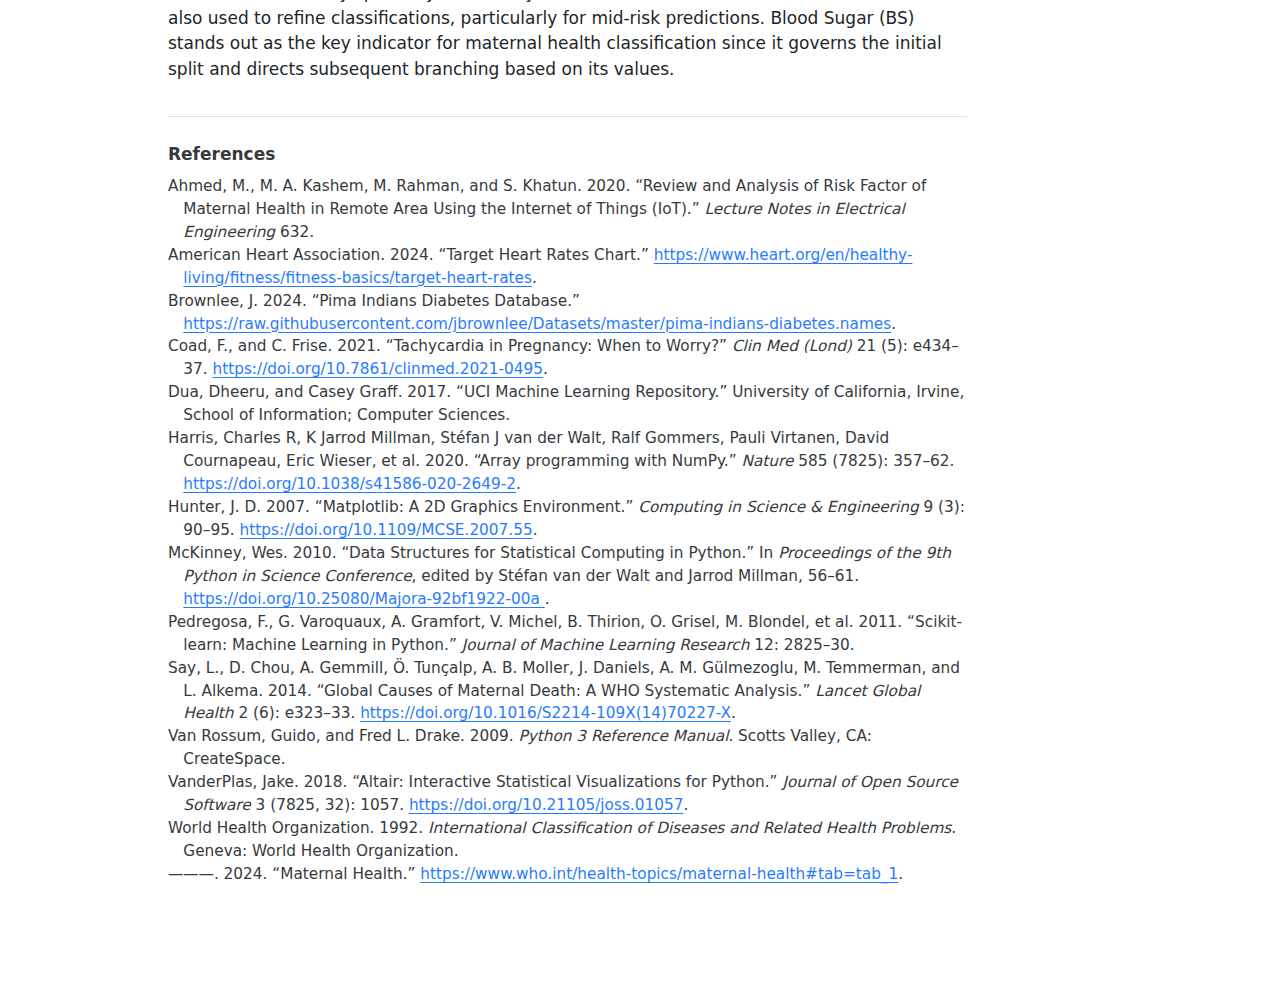
==== commit 333a8787: "updated script and report with confusion matrix" ====
--- a/reports/maternal_health_classification.html
+++ b/reports/maternal_health_classification.html
@@ -143,7 +143,7 @@
 Table&nbsp;1: Description of the maternal risk dataset.
 </figcaption>
 <div aria-describedby="tbl-df_describe-caption-0ceaefa1-69ba-4598-a22c-09a6ac19f8ca">
-<div class="cell-output cell-output-display cell-output-markdown" data-execution_count="2">
+<div class="cell-output cell-output-display cell-output-markdown" data-execution_count="8">
 <table class="do-not-create-environment cell caption-top table table-sm table-striped small">
 <colgroup>
 <col style="width: 13%">
@@ -252,7 +252,7 @@
 Table&nbsp;2: Information of the maternal risk dataset.
 </figcaption>
 <div aria-describedby="tbl-df_info-caption-0ceaefa1-69ba-4598-a22c-09a6ac19f8ca">
-<div class="cell-output cell-output-display cell-output-markdown" data-execution_count="3">
+<div class="cell-output cell-output-display cell-output-markdown" data-execution_count="9">
 <table class="do-not-create-environment cell caption-top table table-sm table-striped small">
 <thead>
 <tr class="header">
@@ -312,7 +312,7 @@
 Table&nbsp;3: Shape of the maternal risk dataset.
 </figcaption>
 <div aria-describedby="tbl-df_shape-caption-0ceaefa1-69ba-4598-a22c-09a6ac19f8ca">
-<div class="cell-output cell-output-display cell-output-markdown" data-execution_count="4">
+<div class="cell-output cell-output-display cell-output-markdown" data-execution_count="10">
 <table class="do-not-create-environment cell caption-top table table-sm table-striped small">
 <thead>
 <tr class="header">
@@ -383,7 +383,7 @@
 Table&nbsp;4: Cross validation scores of models.
 </figcaption>
 <div aria-describedby="tbl-summary_cv_scores-caption-0ceaefa1-69ba-4598-a22c-09a6ac19f8ca">
-<div class="cell-output cell-output-display cell-output-markdown" data-execution_count="6">
+<div class="cell-output cell-output-display cell-output-markdown" data-execution_count="12">
 <table class="do-not-create-environment cell caption-top table table-sm table-striped small">
 <colgroup>
 <col style="width: 21%">
@@ -411,14 +411,14 @@
 </tr>
 <tr class="even">
 <td style="text-align: left;">Gaussian Bayes</td>
-<td style="text-align: left;">0.003 (+/- 0.000)</td>
+<td style="text-align: left;">0.003 (+/- 0.001)</td>
 <td style="text-align: left;">0.001 (+/- 0.000)</td>
 <td style="text-align: left;">0.598 (+/- 0.033)</td>
 <td style="text-align: left;">0.607 (+/- 0.004)</td>
 </tr>
 <tr class="odd">
 <td style="text-align: left;">Decision Tree</td>
-<td style="text-align: left;">0.004 (+/- 0.004)</td>
+<td style="text-align: left;">0.005 (+/- 0.004)</td>
 <td style="text-align: left;">0.001 (+/- 0.000)</td>
 <td style="text-align: left;">0.822 (+/- 0.048)</td>
 <td style="text-align: left;">0.930 (+/- 0.004)</td>
@@ -426,13 +426,13 @@
 <tr class="even">
 <td style="text-align: left;">RBF SVM</td>
 <td style="text-align: left;">0.018 (+/- 0.003)</td>
-<td style="text-align: left;">0.003 (+/- 0.001)</td>
+<td style="text-align: left;">0.003 (+/- 0.000)</td>
 <td style="text-align: left;">0.699 (+/- 0.060)</td>
 <td style="text-align: left;">0.718 (+/- 0.006)</td>
 </tr>
 <tr class="odd">
 <td style="text-align: left;">Logistic Regression</td>
-<td style="text-align: left;">0.007 (+/- 0.004)</td>
+<td style="text-align: left;">0.007 (+/- 0.005)</td>
 <td style="text-align: left;">0.001 (+/- 0.000)</td>
 <td style="text-align: left;">0.611 (+/- 0.048)</td>
 <td style="text-align: left;">0.616 (+/- 0.009)</td>
@@ -447,18 +447,28 @@
 </section>
 <section id="reporting-test-score" class="level2">
 <h2 class="anchored" data-anchor-id="reporting-test-score">Reporting Test Score</h2>
-<p>After finding the best hyperparameters for the Decision Tree, we moved on to scoring our model using the testing data to ascertain how well the Decision Tree performs on unseen data. Based on the scoring of Decision Tree model on the test data, the model has an accuracy of 84% which is fairly high, but still leaves room for improvement.</p>
+<p>After finding the best hyperparameters for the Decision Tree, we moved on to scoring our model using the testing data to ascertain how well the Decision Tree performs on unseen data. Based on the scoring of Decision Tree model on the test data, the model has an accuracy of 84% which is fairly high, but still leaves room for improvement. <a href="#fig-confusion_matrix_dt" class="quarto-xref">Figure&nbsp;4</a> shows the confusion matrix of the decision tree on the test data. Firstly, the model has correctly classified a significant number of high-risk instances (48), but there are some false negatives where high-risk patients were classified as mid-risk or low-risk. This could be concerning in a clinical setting because these patients may not receive the urgent care they need. Subsequently, the model was able to identified most low-risk patients (61), but some false negatives still occur. These cases may not be as critical in a clinical context, but improving the accuracy for low-risk predictions could further optimize care. Lastly, the model also performed well in predicting mid-risk patients (62), with relatively fewer false positives. However, these false negatives could also mean that some mid-risk patients were categorized as low-risk, which may lead to under-treatment.</p>
+<div id="fig-confusion_matrix_dt" class="quarto-float quarto-figure quarto-figure-center anchored">
+<figure class="quarto-float quarto-float-fig figure">
+<div aria-describedby="fig-confusion_matrix_dt-caption-0ceaefa1-69ba-4598-a22c-09a6ac19f8ca">
+<img src="../results/figures/confusion_matrix.png" class="img-fluid figure-img">
+</div>
+<figcaption class="quarto-float-caption-bottom quarto-float-caption quarto-float-fig" id="fig-confusion_matrix_dt-caption-0ceaefa1-69ba-4598-a22c-09a6ac19f8ca">
+Figure&nbsp;4: Confusion Matrix of Decision Tree
+</figcaption>
+</figure>
+</div>
 <div id="fig-decision_tree" class="quarto-float quarto-figure quarto-figure-center anchored">
 <figure class="quarto-float quarto-float-fig figure">
 <div aria-describedby="fig-decision_tree-caption-0ceaefa1-69ba-4598-a22c-09a6ac19f8ca">
 <img src="../results/figures/decision_tree.png" style="width:120.0%;height:110.0%" class="figure-img">
 </div>
 <figcaption class="quarto-float-caption-bottom quarto-float-caption quarto-float-fig" id="fig-decision_tree-caption-0ceaefa1-69ba-4598-a22c-09a6ac19f8ca">
-Figure&nbsp;4: Decision Tree (Depth = 3)
+Figure&nbsp;5: Decision Tree (Depth = 3)
 </figcaption>
 </figure>
 </div>
-<p>In order to answer our primary research question we have identified the first few leaves of our Decision Tree model (<a href="#fig-decision_tree" class="quarto-xref">Figure&nbsp;4</a>). Analyzing all levels of the tree is overwhelming and may not provide actionable insights. Focusing only on the top levels should provide us a rough understanding of the most impactful variables that our model has identified. Based on the first three levels of the decision tree, the root node of your tree splits on Blood Sugar (BS) with a threshold of 7.95. This indicates that BS is the most important variable in predicting the maternal health risk classification, as it is the first and most influential split in the tree. The next key split (on the left branch of the tree) is SystolicBP (Systolic Blood Pressure) with a threshold of 132.5, suggesting it is the second-most important variable. On the right subtree, the next key split is SystolicBP (Systolic Blood Pressure) with a threshold of 135.0, is also used to refine classifications, particularly for mid-risk predictions. Blood Sugar (BS) stands out as the key indicator for maternal health classification since it governs the initial split and directs subsequent branching based on its values.</p>
+<p>In order to answer our primary research question we have identified the first few leaves of our Decision Tree model (<a href="#fig-decision_tree" class="quarto-xref">Figure&nbsp;5</a>). Analyzing all levels of the tree is overwhelming and may not provide actionable insights. Focusing only on the top levels should provide us a rough understanding of the most impactful variables that our model has identified. Based on the first three levels of the decision tree, the root node of your tree splits on Blood Sugar (BS) with a threshold of 7.95. This indicates that BS is the most important variable in predicting the maternal health risk classification, as it is the first and most influential split in the tree. The next key split (on the left branch of the tree) is SystolicBP (Systolic Blood Pressure) with a threshold of 132.5, suggesting it is the second-most important variable. On the right subtree, the next key split is SystolicBP (Systolic Blood Pressure) with a threshold of 135.0, is also used to refine classifications, particularly for mid-risk predictions. Blood Sugar (BS) stands out as the key indicator for maternal health classification since it governs the initial split and directs subsequent branching based on its values.</p>
 </section>
 </section>
 <section id="references" class="level1 unnumbered">
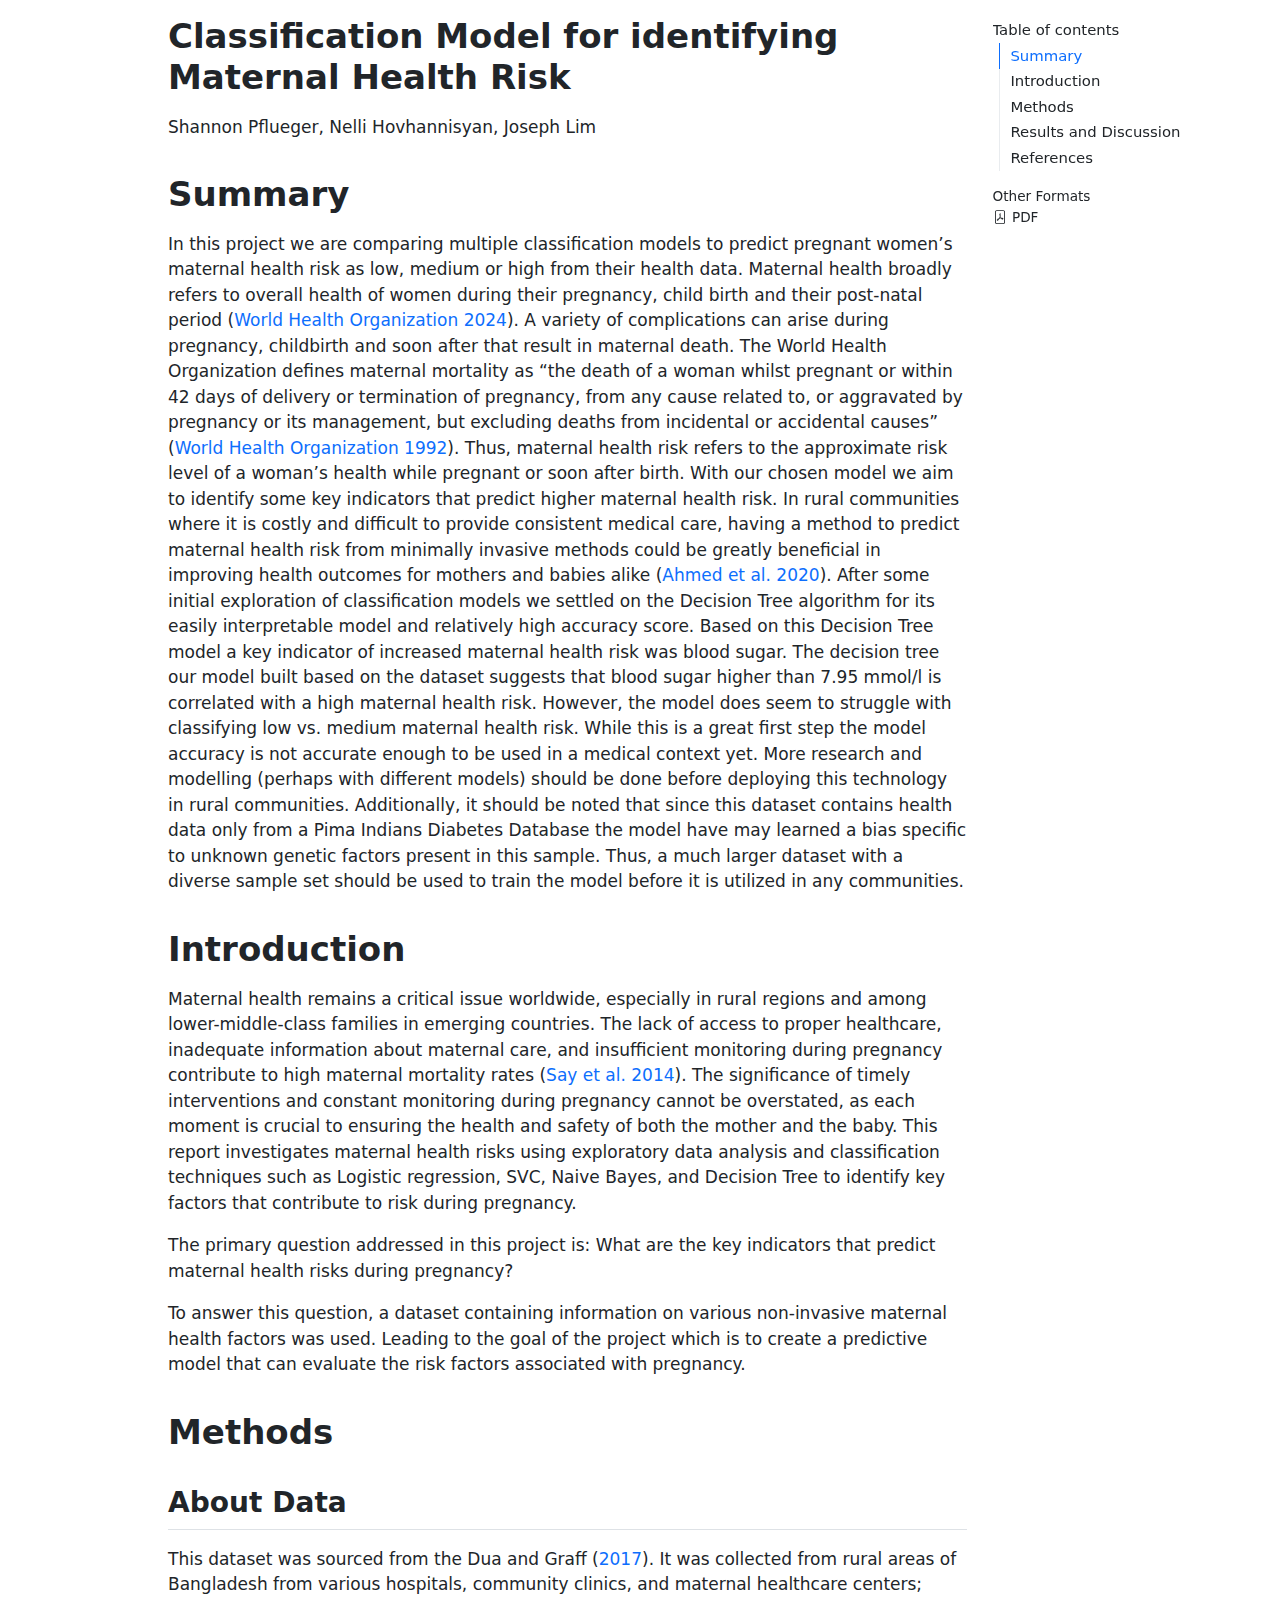
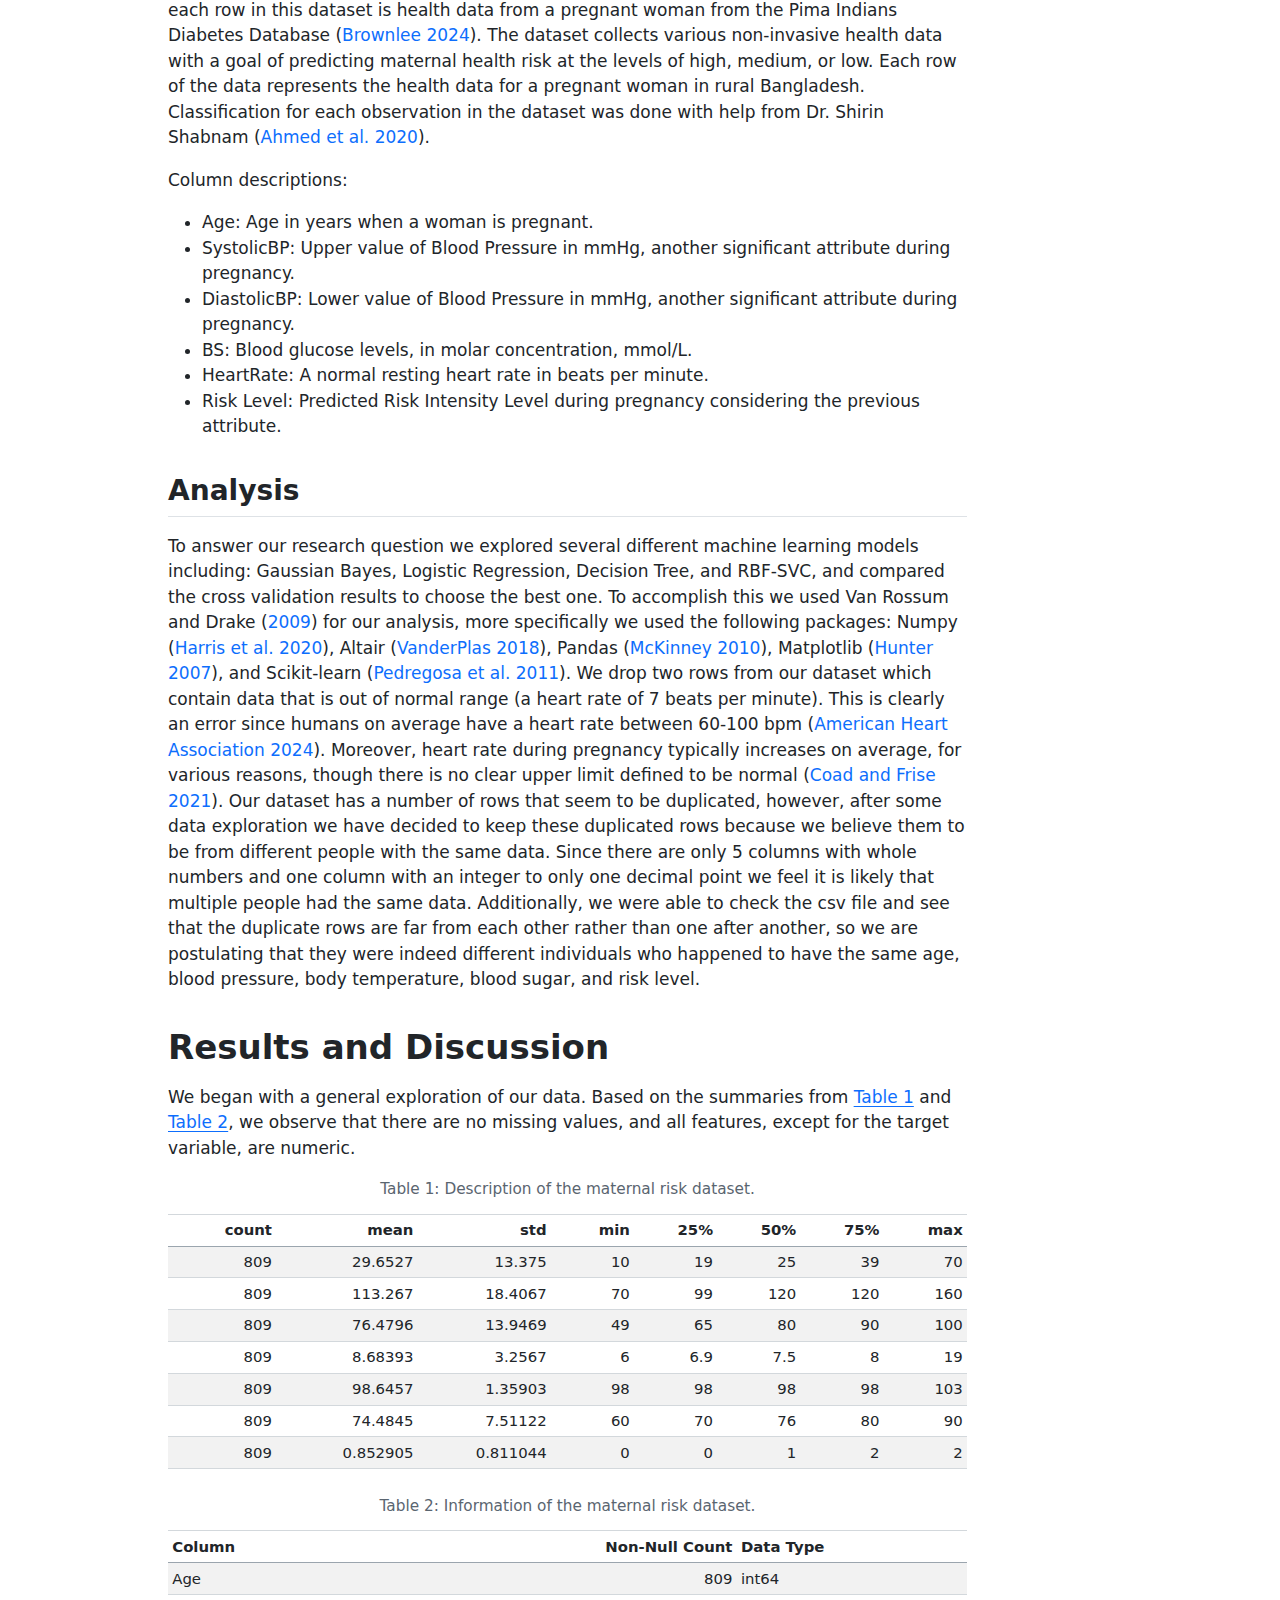
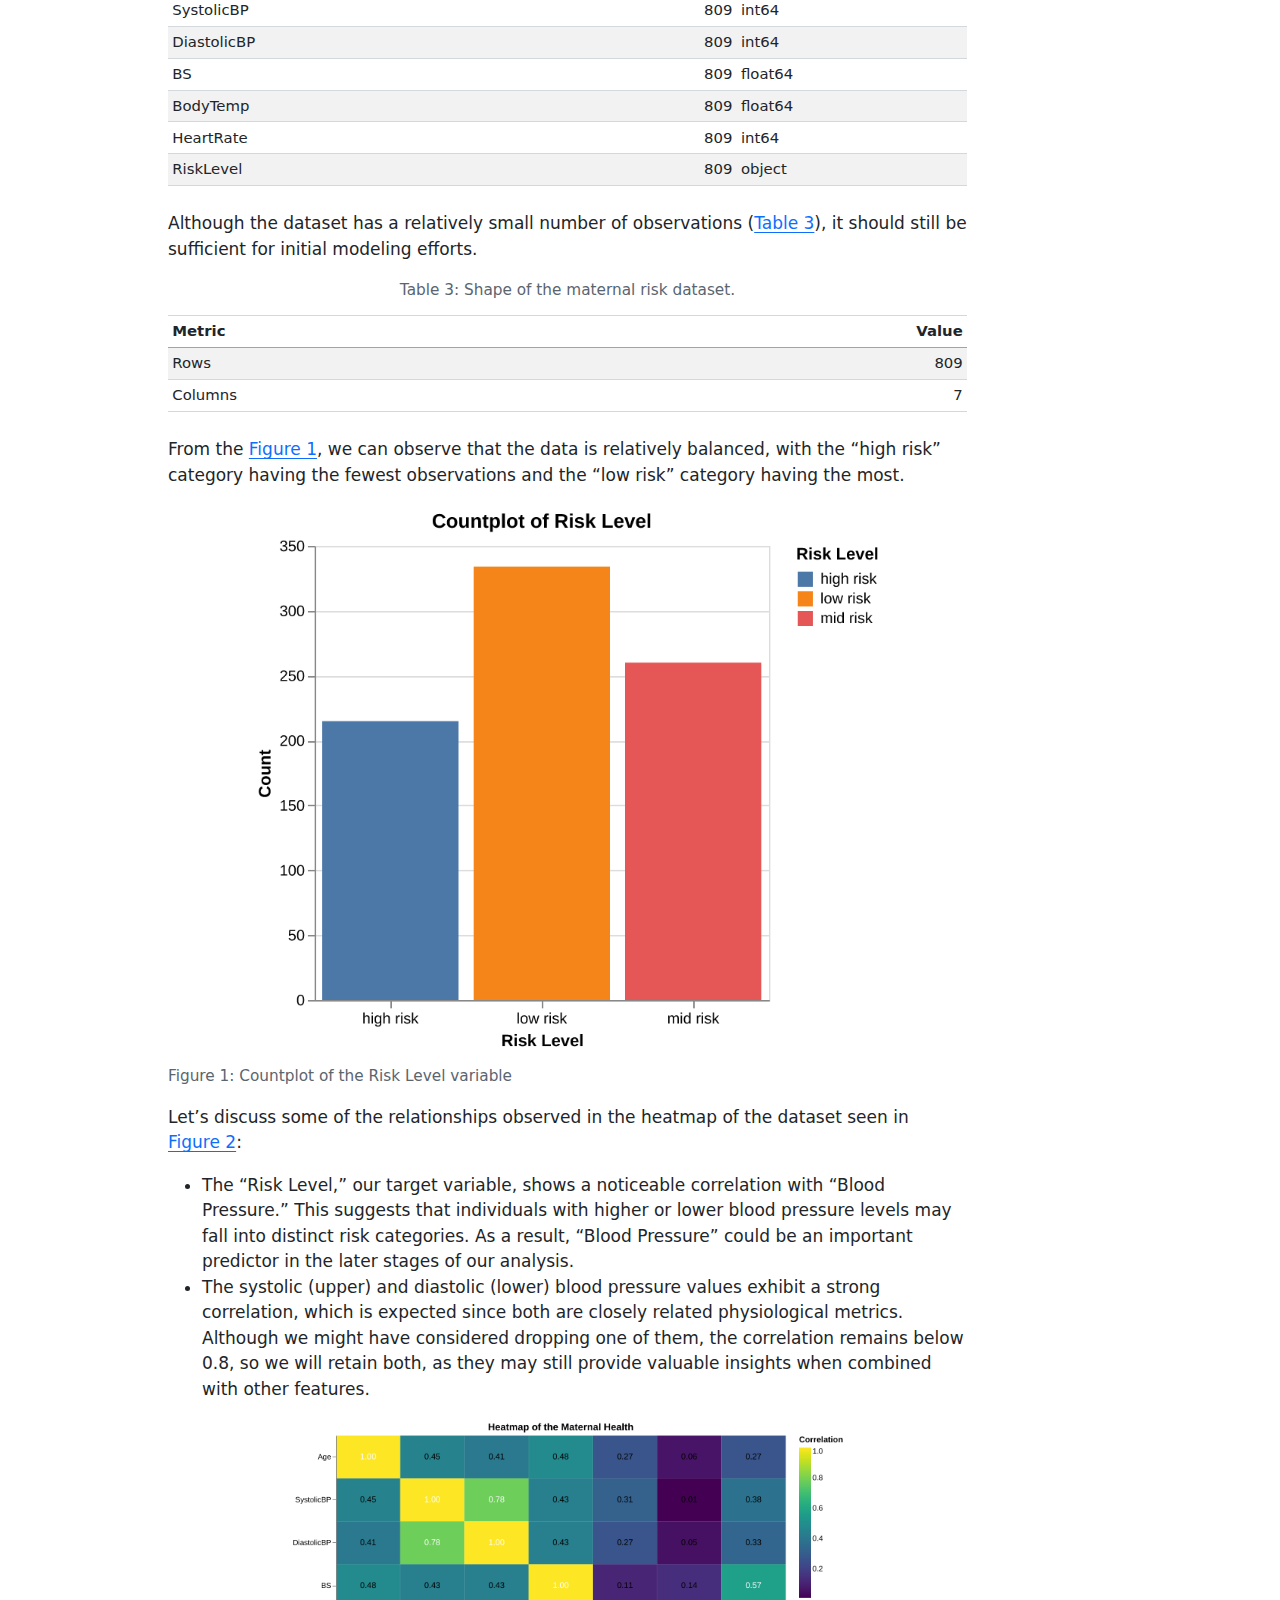
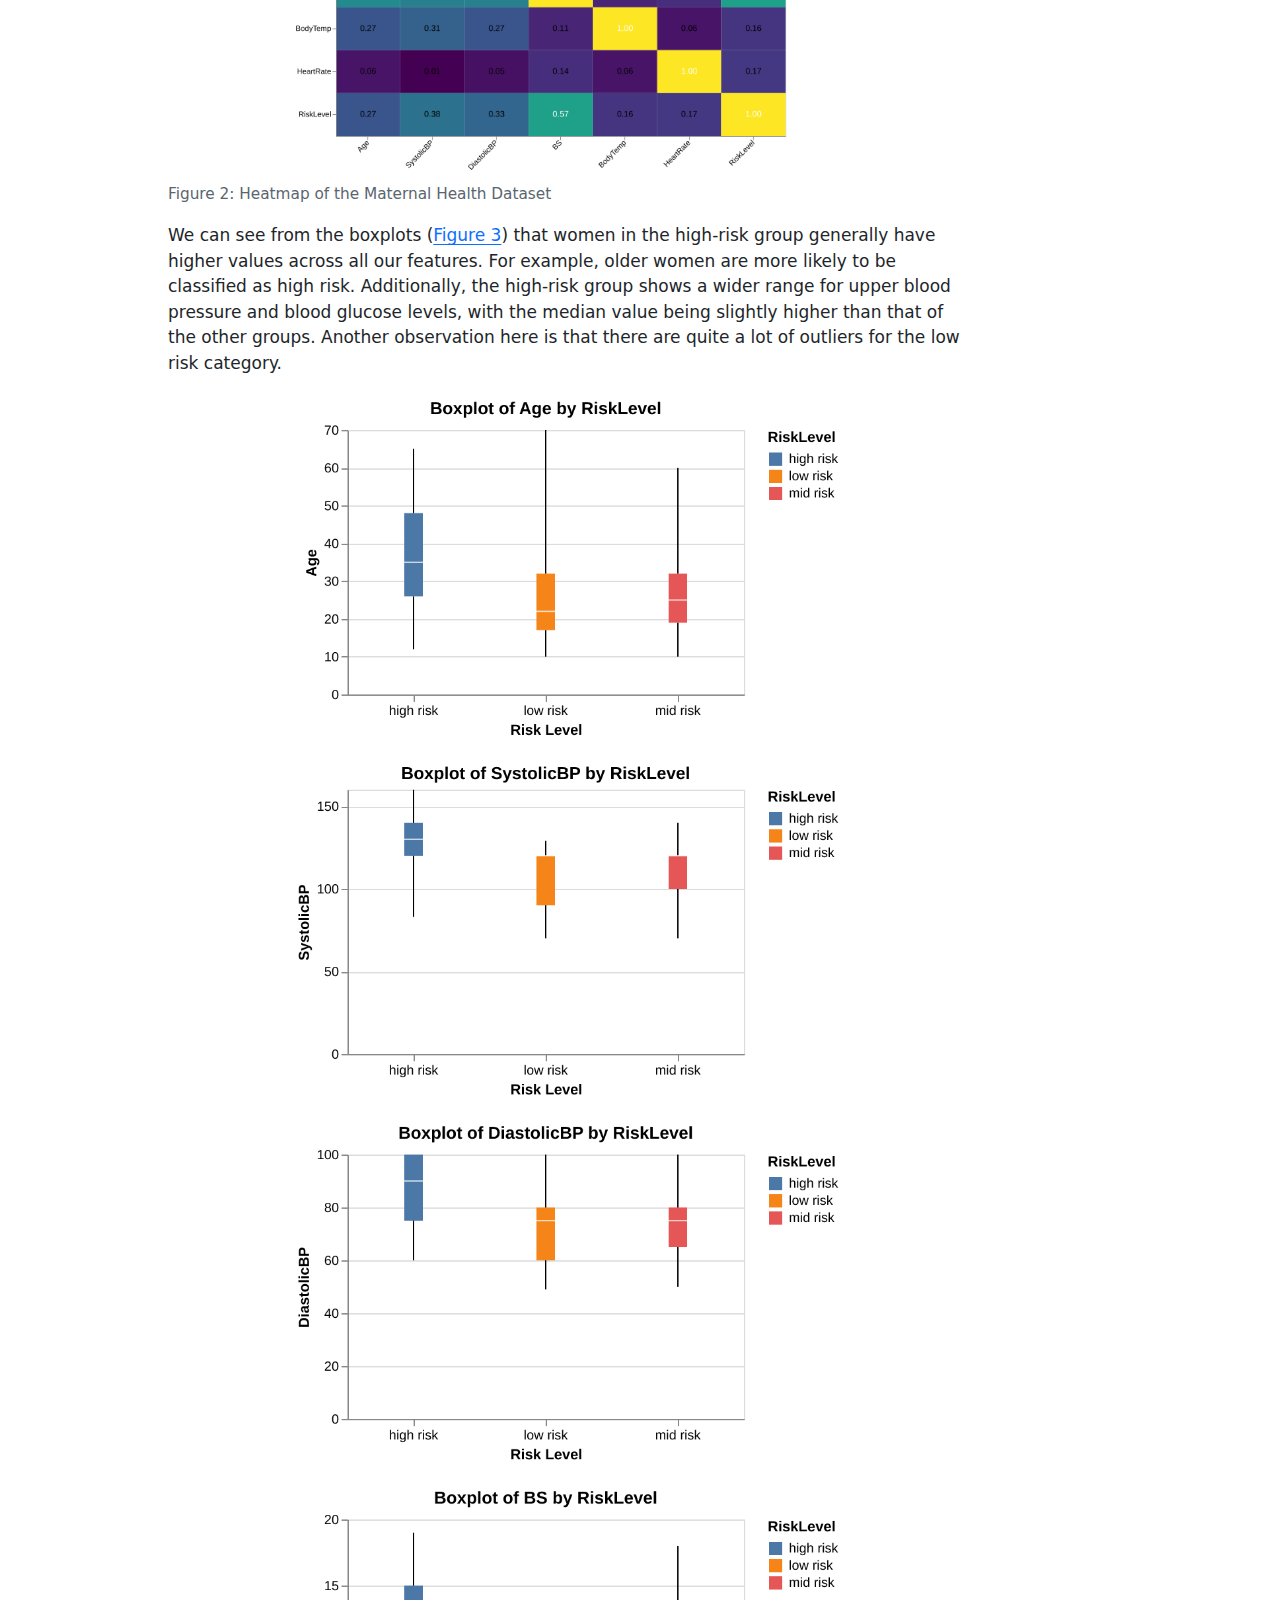
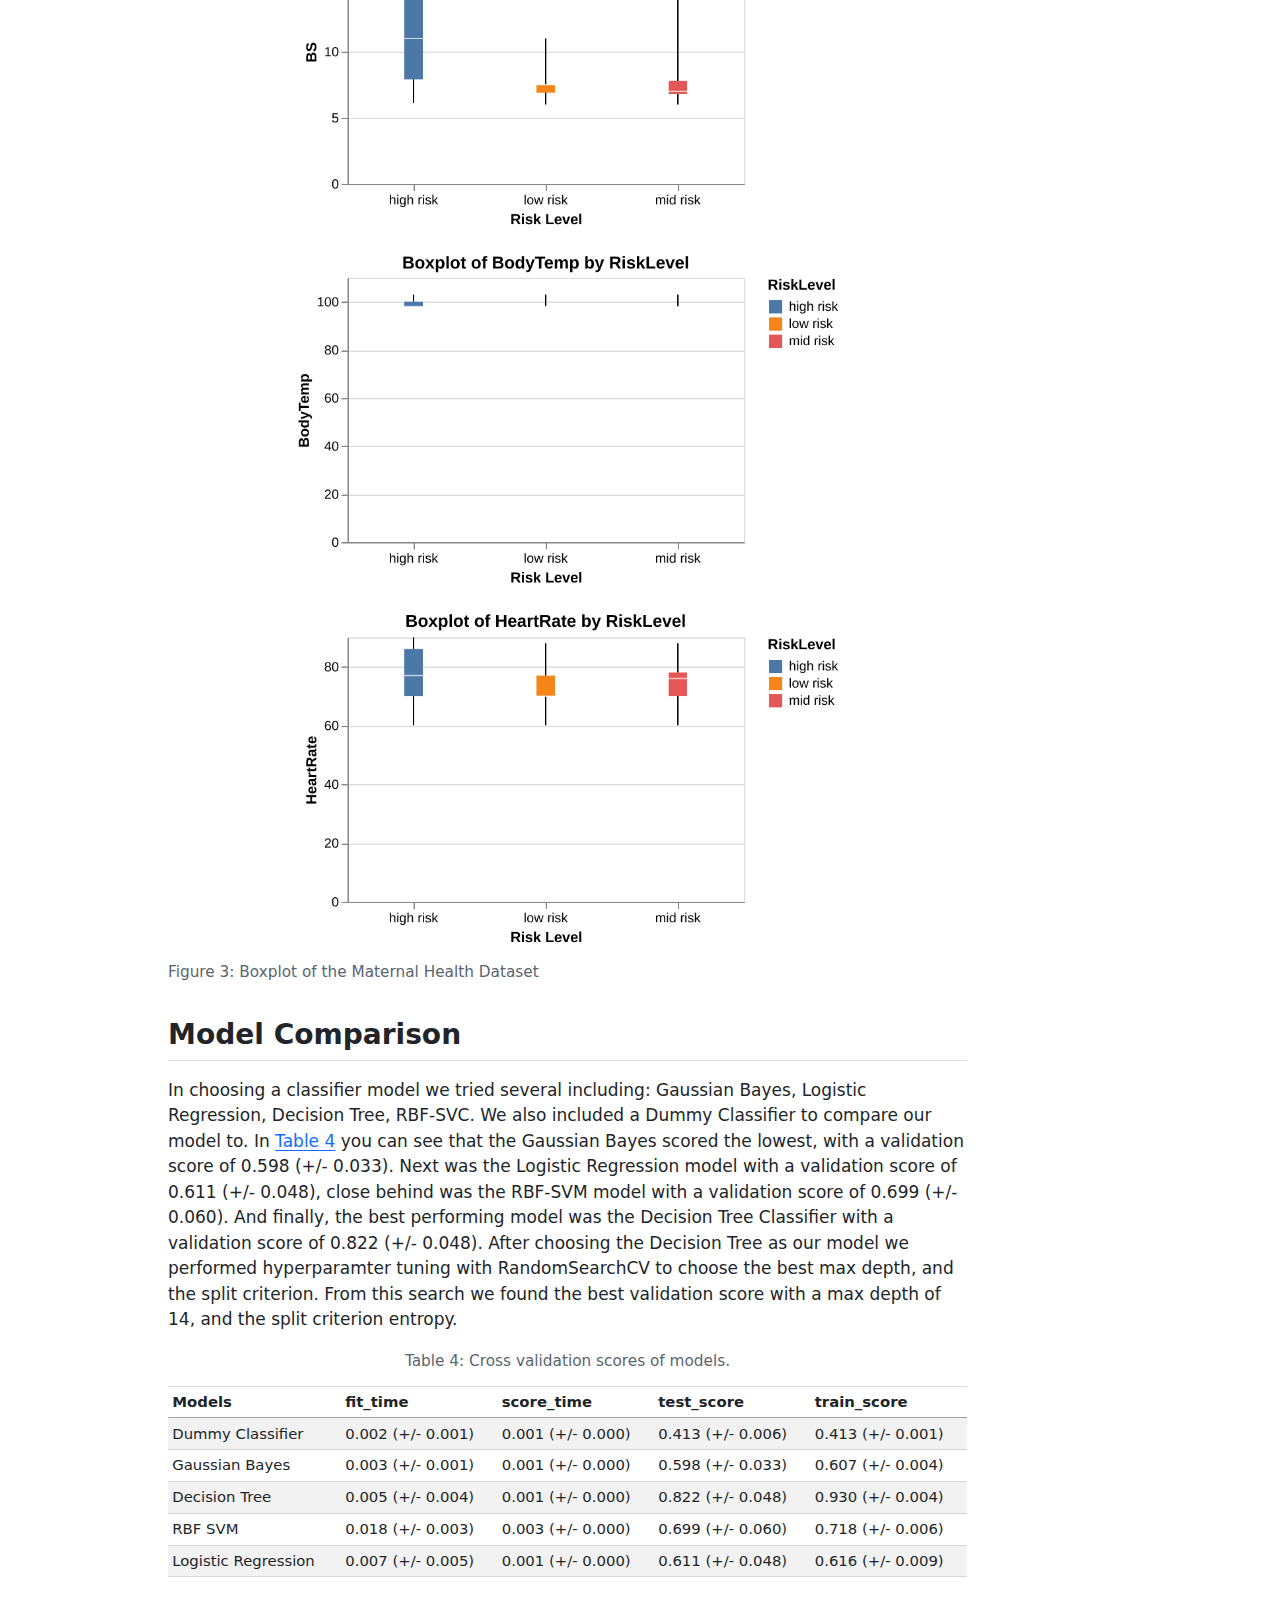
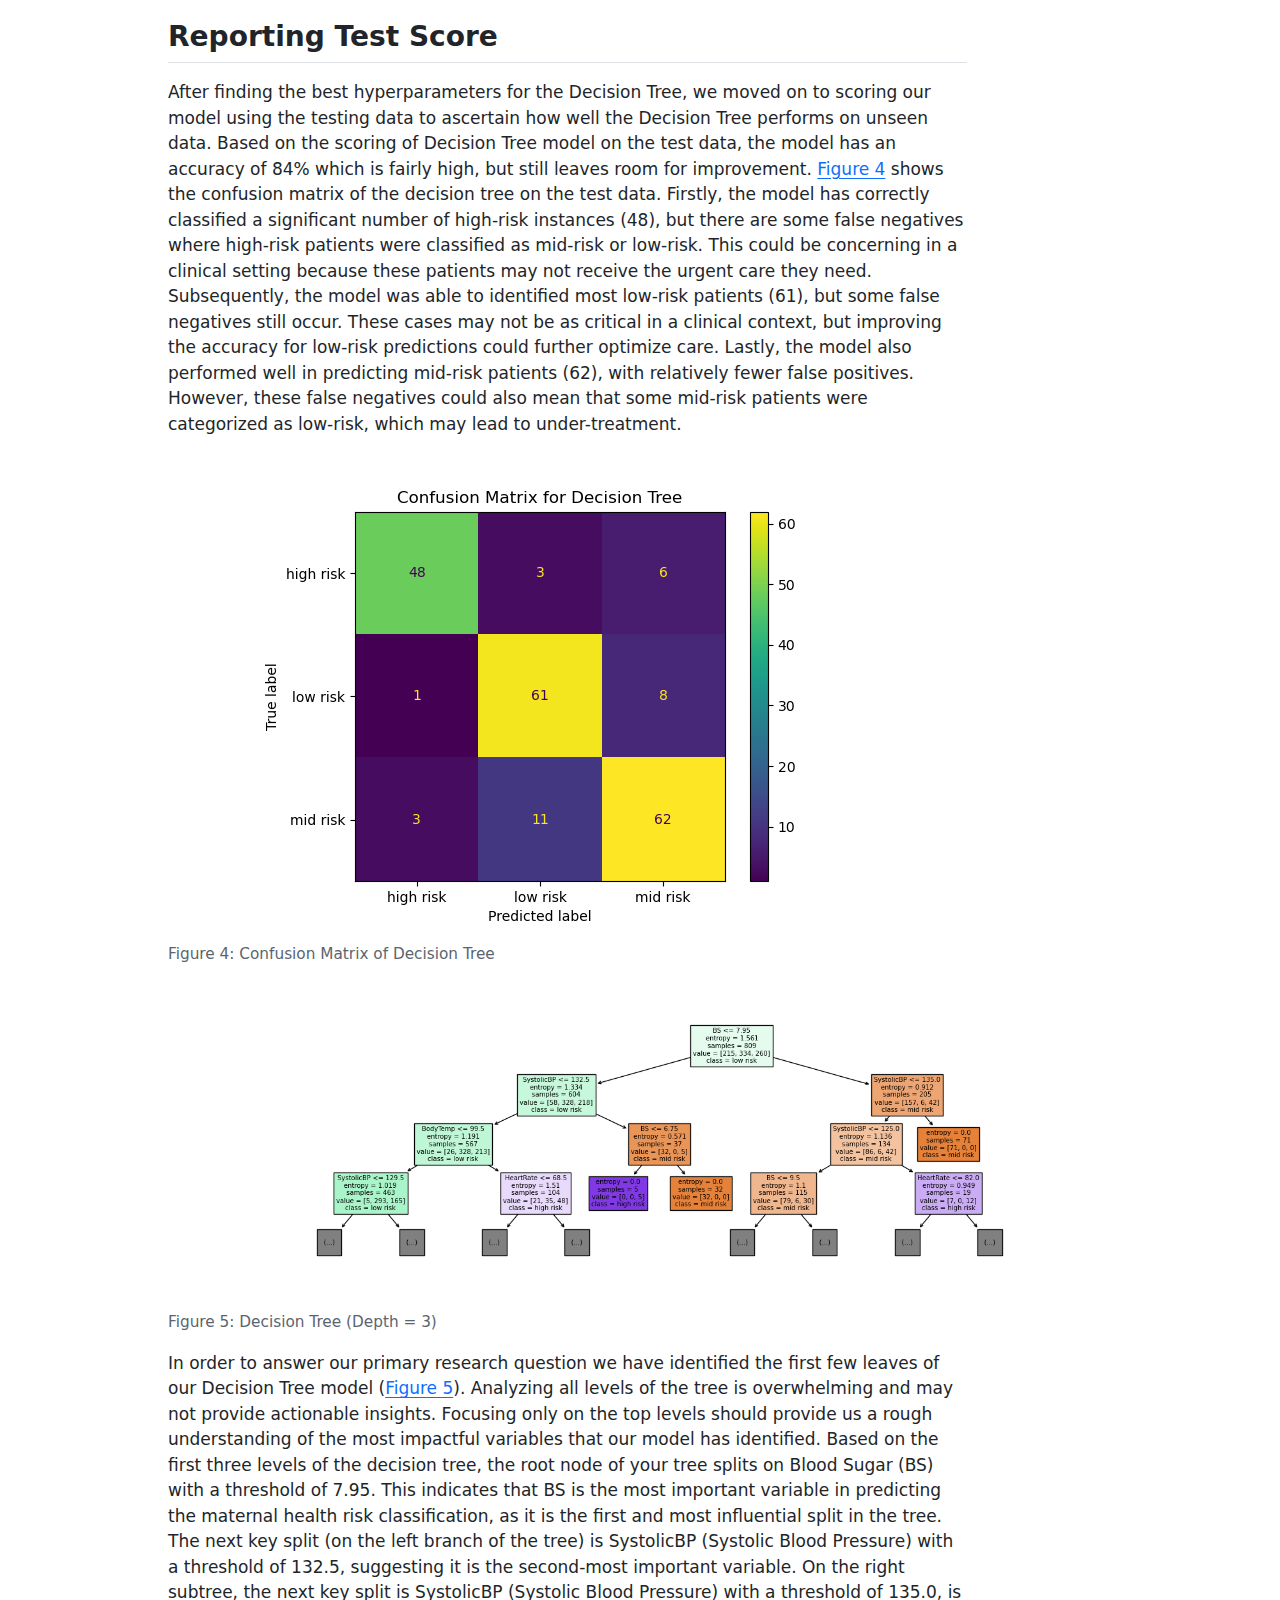
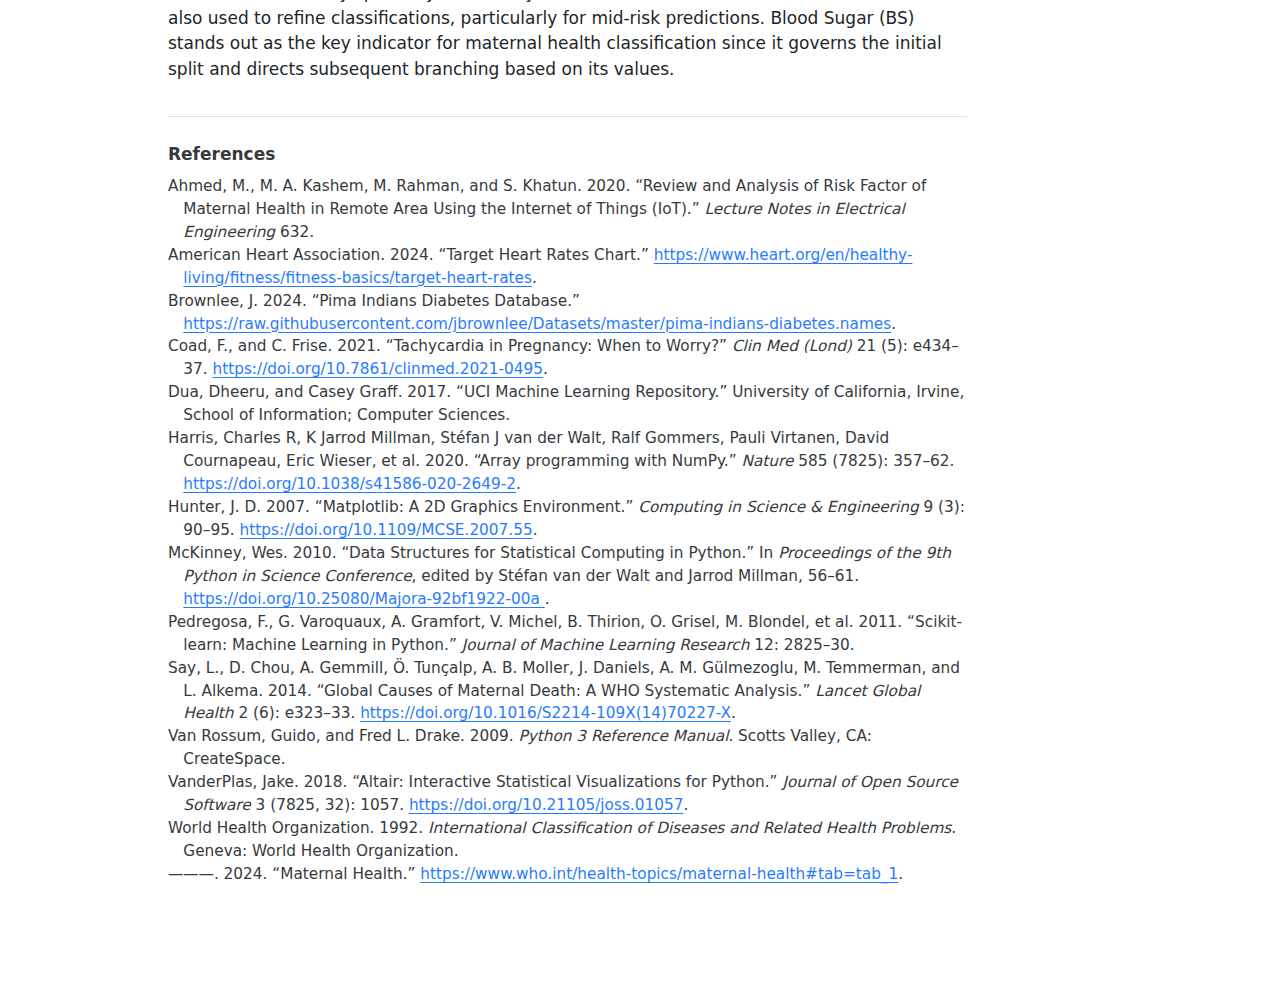
==== commit a9d267aa: "fixed python pkg in-text citations" ====
--- a/reports/maternal_health_classification.html
+++ b/reports/maternal_health_classification.html
@@ -79,7 +79,7 @@
   </ul></li>
   <li><a href="#references" id="toc-references" class="nav-link" data-scroll-target="#references">References</a></li>
   </ul>
-<div class="quarto-alternate-formats"><h2>Other Formats</h2><ul><li><a href="../maternal_health_classification.pdf"><i class="bi bi-file-pdf"></i>PDF</a></li></ul></div></nav>
+<div class="quarto-alternate-formats"><h2>Other Formats</h2><ul><li><a href="maternal_health_classification.pdf"><i class="bi bi-file-pdf"></i>PDF</a></li></ul></div></nav>
 </div>
 <main class="content" id="quarto-document-content">
 
@@ -130,7 +130,7 @@
 </section>
 <section id="analysis" class="level2">
 <h2 class="anchored" data-anchor-id="analysis">Analysis</h2>
-<p>To answer our research question we explored several different machine learning models including: Gaussian Bayes, Logistic Regression, Decision Tree, and RBF-SVC, and compared the cross validation results to choose the best one. To accomplish this we used <span class="citation" data-cites="Python">Van Rossum and Drake (<a href="#ref-Python" role="doc-biblioref">2009</a>)</span> for our analysis, more specifically we used the following packages: <span class="citation" data-cites="numpy">Harris et al. (<a href="#ref-numpy" role="doc-biblioref">2020</a>)</span>, <span class="citation" data-cites="altair">VanderPlas (<a href="#ref-altair" role="doc-biblioref">2018</a>)</span>, <span class="citation" data-cites="pandas">McKinney (<a href="#ref-pandas" role="doc-biblioref">2010</a>)</span>, <span class="citation" data-cites="matplotlib">Hunter (<a href="#ref-matplotlib" role="doc-biblioref">2007</a>)</span>, and <span class="citation" data-cites="scikit-learn">Pedregosa et al. (<a href="#ref-scikit-learn" role="doc-biblioref">2011</a>)</span>. We drop two rows from our dataset which contain data that is out of normal range (a heart rate of 7 beats per minute). This is clearly an error since humans on average have a heart rate between 60-100 bpm <span class="citation" data-cites="heart_rates">(<a href="#ref-heart_rates" role="doc-biblioref">American Heart Association 2024</a>)</span>. Moreover, heart rate during pregnancy typically increases on average, for various reasons, though there is no clear upper limit defined to be normal <span class="citation" data-cites="pregnancy_tachycardia">(<a href="#ref-pregnancy_tachycardia" role="doc-biblioref">Coad and Frise 2021</a>)</span>. Our dataset has a number of rows that seem to be duplicated, however, after some data exploration we have decided to keep these duplicated rows because we believe them to be from different people with the same data. Since there are only 5 columns with whole numbers and one column with an integer to only one decimal point we feel it is likely that multiple people had the same data. Additionally, we were able to check the csv file and see that the duplicate rows are far from each other rather than one after another, so we are postulating that they were indeed different individuals who happened to have the same age, blood pressure, body temperature, blood sugar, and risk level.</p>
+<p>To answer our research question we explored several different machine learning models including: Gaussian Bayes, Logistic Regression, Decision Tree, and RBF-SVC, and compared the cross validation results to choose the best one. To accomplish this we used <span class="citation" data-cites="Python">Van Rossum and Drake (<a href="#ref-Python" role="doc-biblioref">2009</a>)</span> for our analysis, more specifically we used the following packages: Numpy <span class="citation" data-cites="numpy">(<a href="#ref-numpy" role="doc-biblioref">Harris et al. 2020</a>)</span>, Altair <span class="citation" data-cites="altair">(<a href="#ref-altair" role="doc-biblioref">VanderPlas 2018</a>)</span>, Pandas <span class="citation" data-cites="pandas">(<a href="#ref-pandas" role="doc-biblioref">McKinney 2010</a>)</span>, Matplotlib <span class="citation" data-cites="matplotlib">(<a href="#ref-matplotlib" role="doc-biblioref">Hunter 2007</a>)</span>, and Scikit-learn <span class="citation" data-cites="scikit-learn">(<a href="#ref-scikit-learn" role="doc-biblioref">Pedregosa et al. 2011</a>)</span>. We drop two rows from our dataset which contain data that is out of normal range (a heart rate of 7 beats per minute). This is clearly an error since humans on average have a heart rate between 60-100 bpm <span class="citation" data-cites="heart_rates">(<a href="#ref-heart_rates" role="doc-biblioref">American Heart Association 2024</a>)</span>. Moreover, heart rate during pregnancy typically increases on average, for various reasons, though there is no clear upper limit defined to be normal <span class="citation" data-cites="pregnancy_tachycardia">(<a href="#ref-pregnancy_tachycardia" role="doc-biblioref">Coad and Frise 2021</a>)</span>. Our dataset has a number of rows that seem to be duplicated, however, after some data exploration we have decided to keep these duplicated rows because we believe them to be from different people with the same data. Since there are only 5 columns with whole numbers and one column with an integer to only one decimal point we feel it is likely that multiple people had the same data. Additionally, we were able to check the csv file and see that the duplicate rows are far from each other rather than one after another, so we are postulating that they were indeed different individuals who happened to have the same age, blood pressure, body temperature, blood sugar, and risk level.</p>
 </section>
 </section>
 <section id="results-and-discussion" class="level1">
@@ -143,7 +143,7 @@
 Table&nbsp;1: Description of the maternal risk dataset.
 </figcaption>
 <div aria-describedby="tbl-df_describe-caption-0ceaefa1-69ba-4598-a22c-09a6ac19f8ca">
-<div class="cell-output cell-output-display cell-output-markdown" data-execution_count="8">
+<div class="cell-output cell-output-display cell-output-markdown" data-execution_count="2">
 <table class="do-not-create-environment cell caption-top table table-sm table-striped small">
 <colgroup>
 <col style="width: 13%">
@@ -252,7 +252,7 @@
 Table&nbsp;2: Information of the maternal risk dataset.
 </figcaption>
 <div aria-describedby="tbl-df_info-caption-0ceaefa1-69ba-4598-a22c-09a6ac19f8ca">
-<div class="cell-output cell-output-display cell-output-markdown" data-execution_count="9">
+<div class="cell-output cell-output-display cell-output-markdown" data-execution_count="3">
 <table class="do-not-create-environment cell caption-top table table-sm table-striped small">
 <thead>
 <tr class="header">
@@ -312,7 +312,7 @@
 Table&nbsp;3: Shape of the maternal risk dataset.
 </figcaption>
 <div aria-describedby="tbl-df_shape-caption-0ceaefa1-69ba-4598-a22c-09a6ac19f8ca">
-<div class="cell-output cell-output-display cell-output-markdown" data-execution_count="10">
+<div class="cell-output cell-output-display cell-output-markdown" data-execution_count="4">
 <table class="do-not-create-environment cell caption-top table table-sm table-striped small">
 <thead>
 <tr class="header">
@@ -383,7 +383,7 @@
 Table&nbsp;4: Cross validation scores of models.
 </figcaption>
 <div aria-describedby="tbl-summary_cv_scores-caption-0ceaefa1-69ba-4598-a22c-09a6ac19f8ca">
-<div class="cell-output cell-output-display cell-output-markdown" data-execution_count="12">
+<div class="cell-output cell-output-display cell-output-markdown" data-execution_count="6">
 <table class="do-not-create-environment cell caption-top table table-sm table-striped small">
 <colgroup>
 <col style="width: 21%">
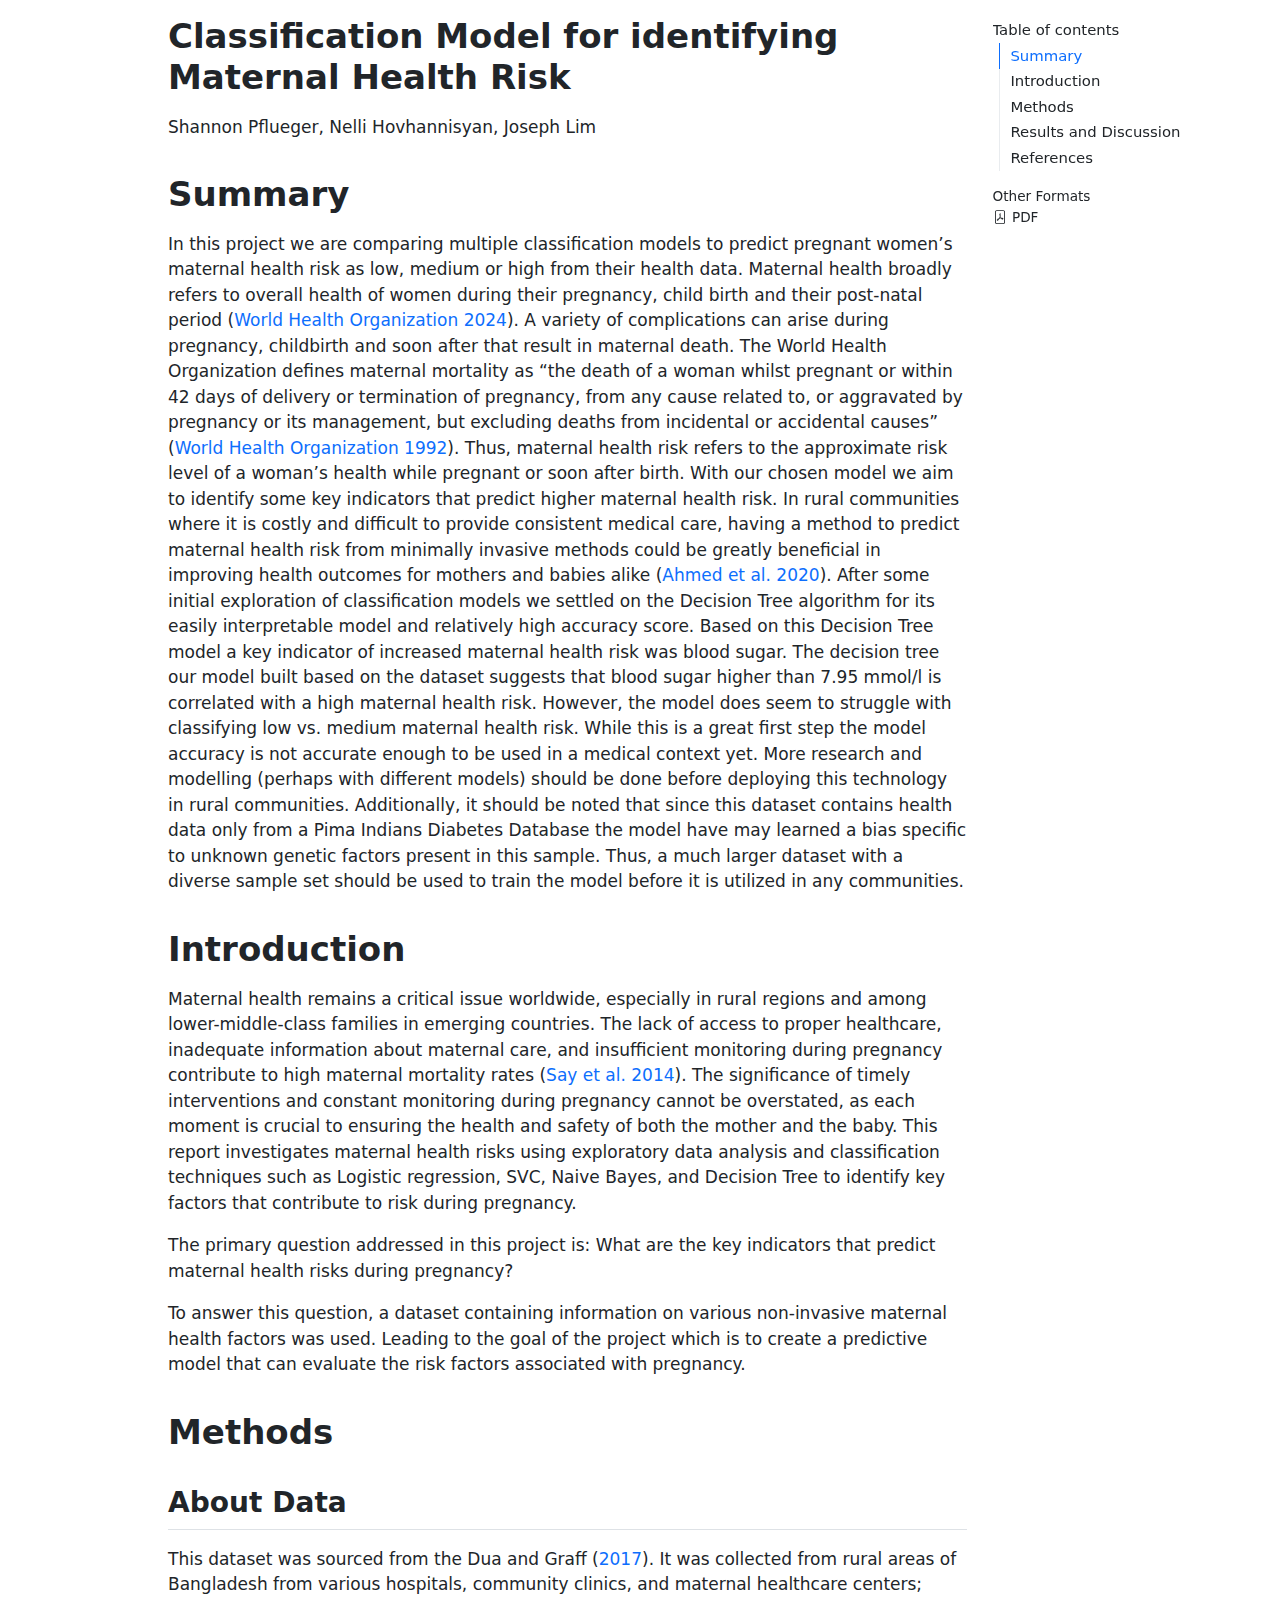
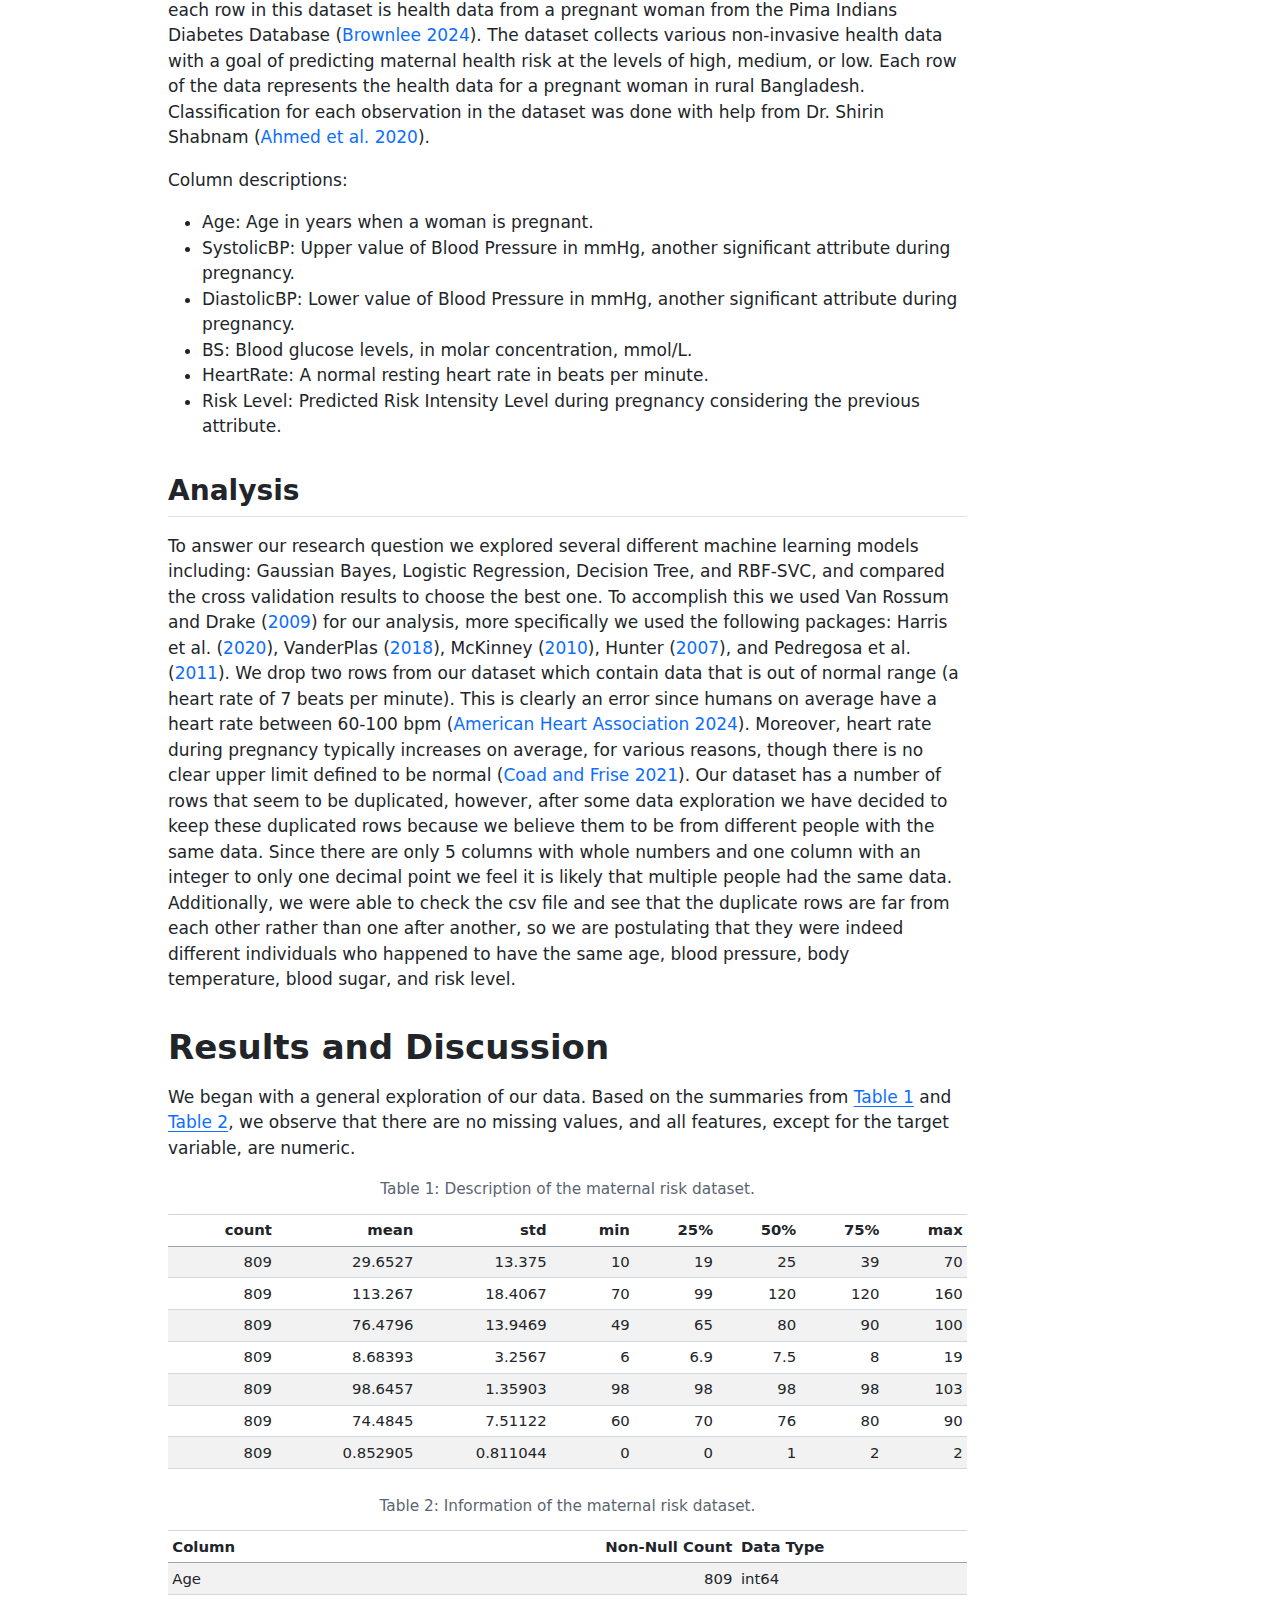
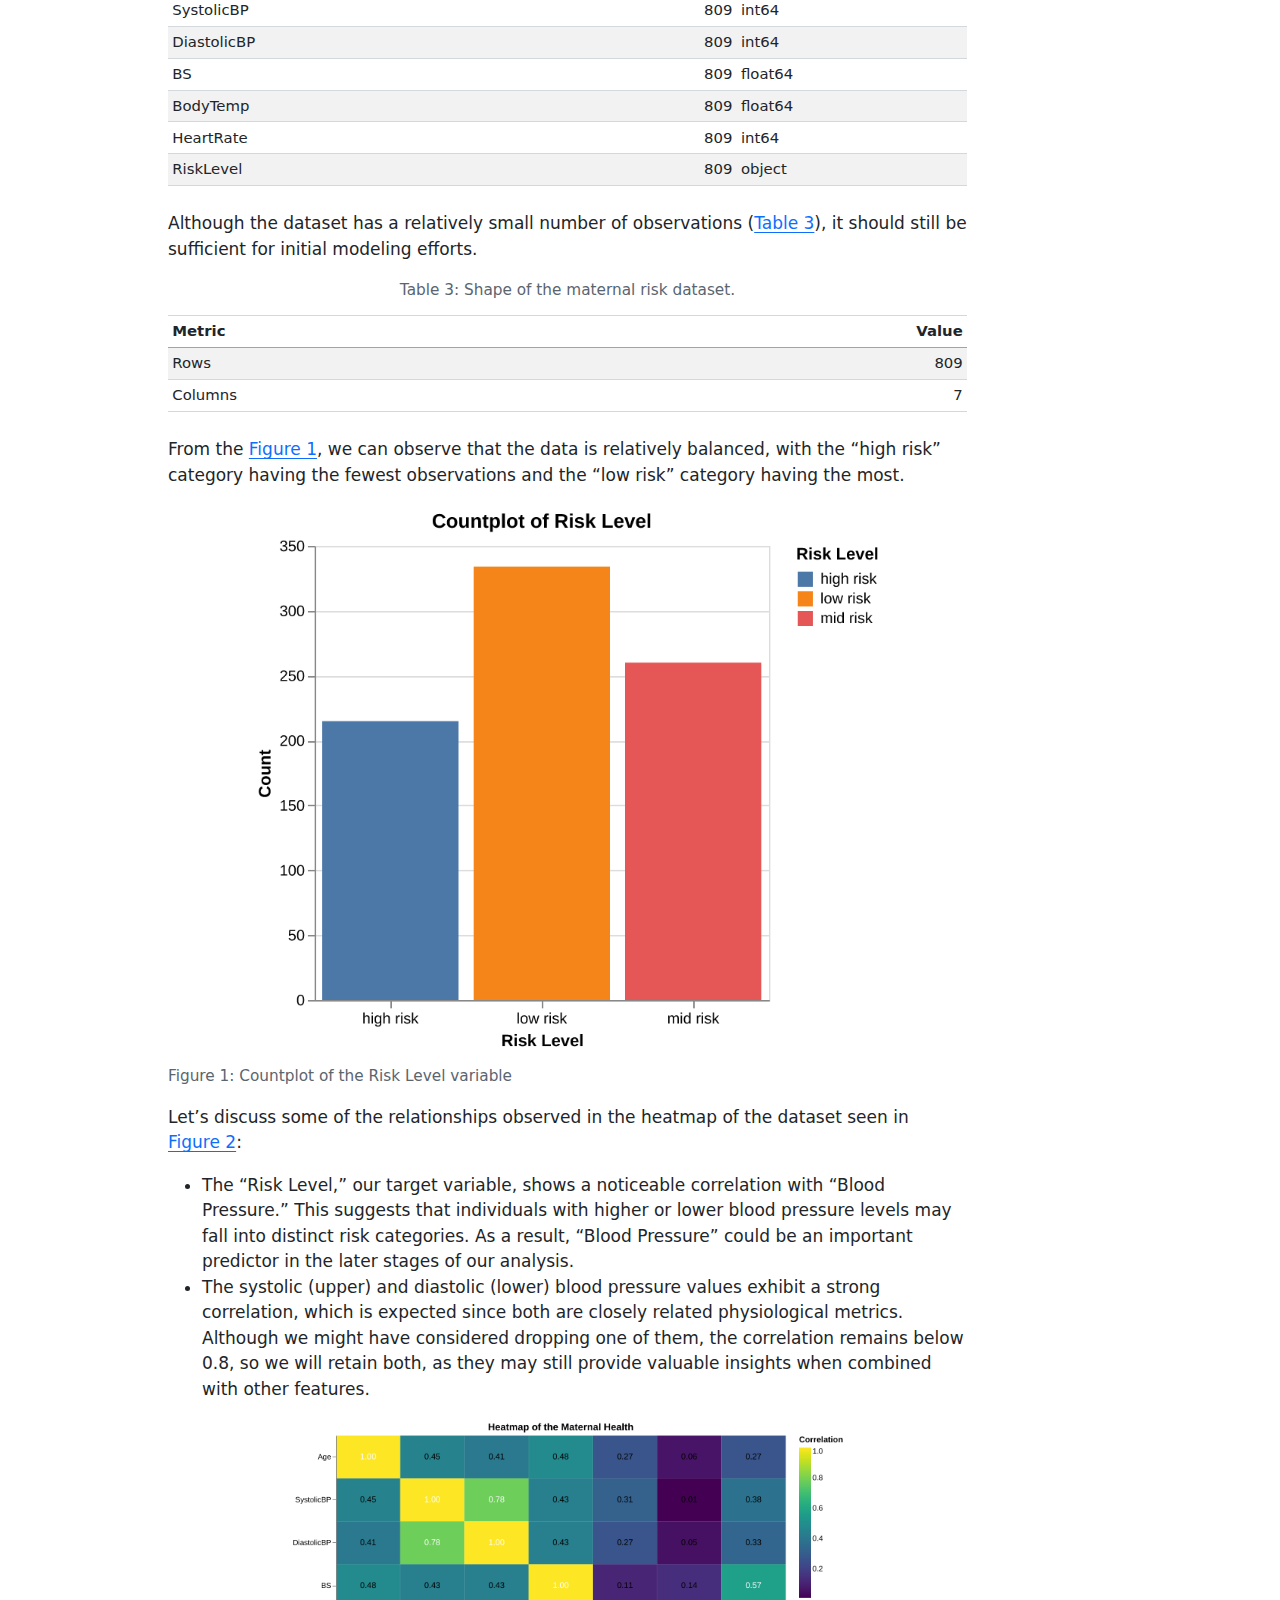
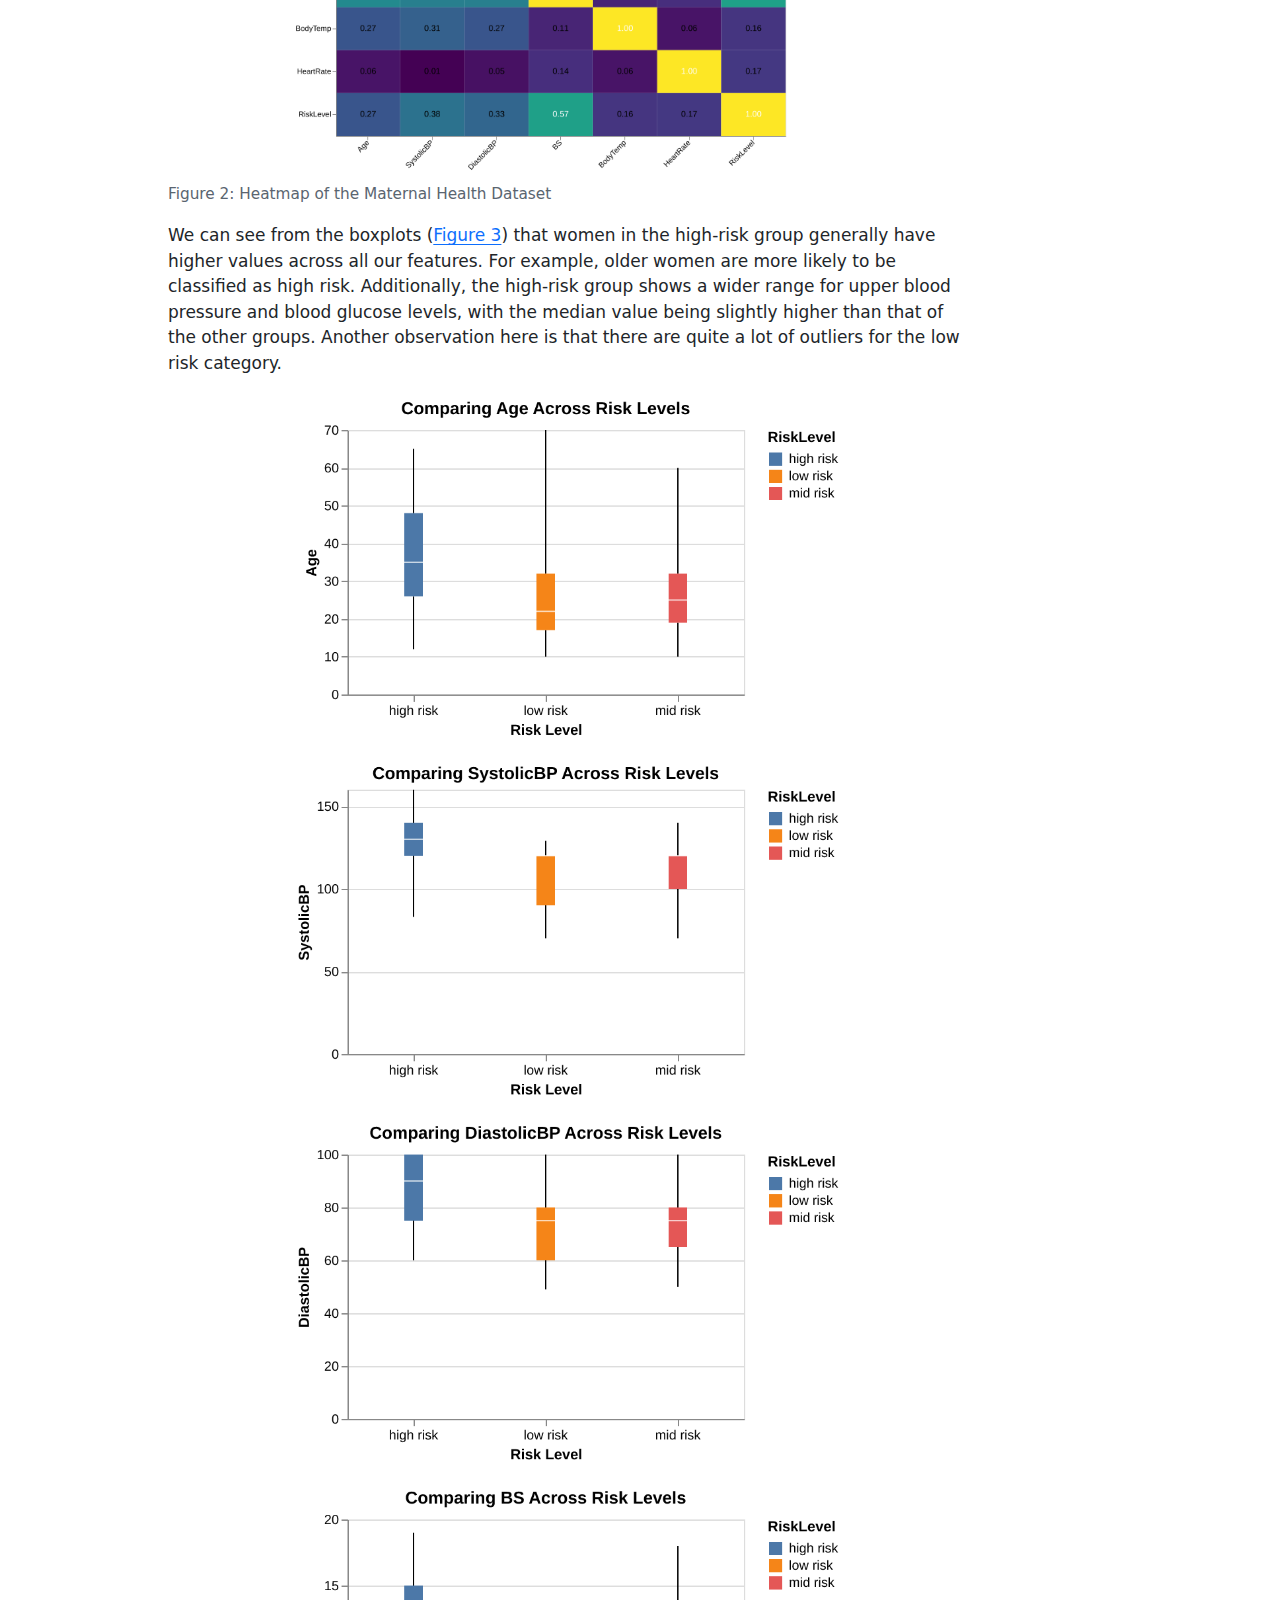
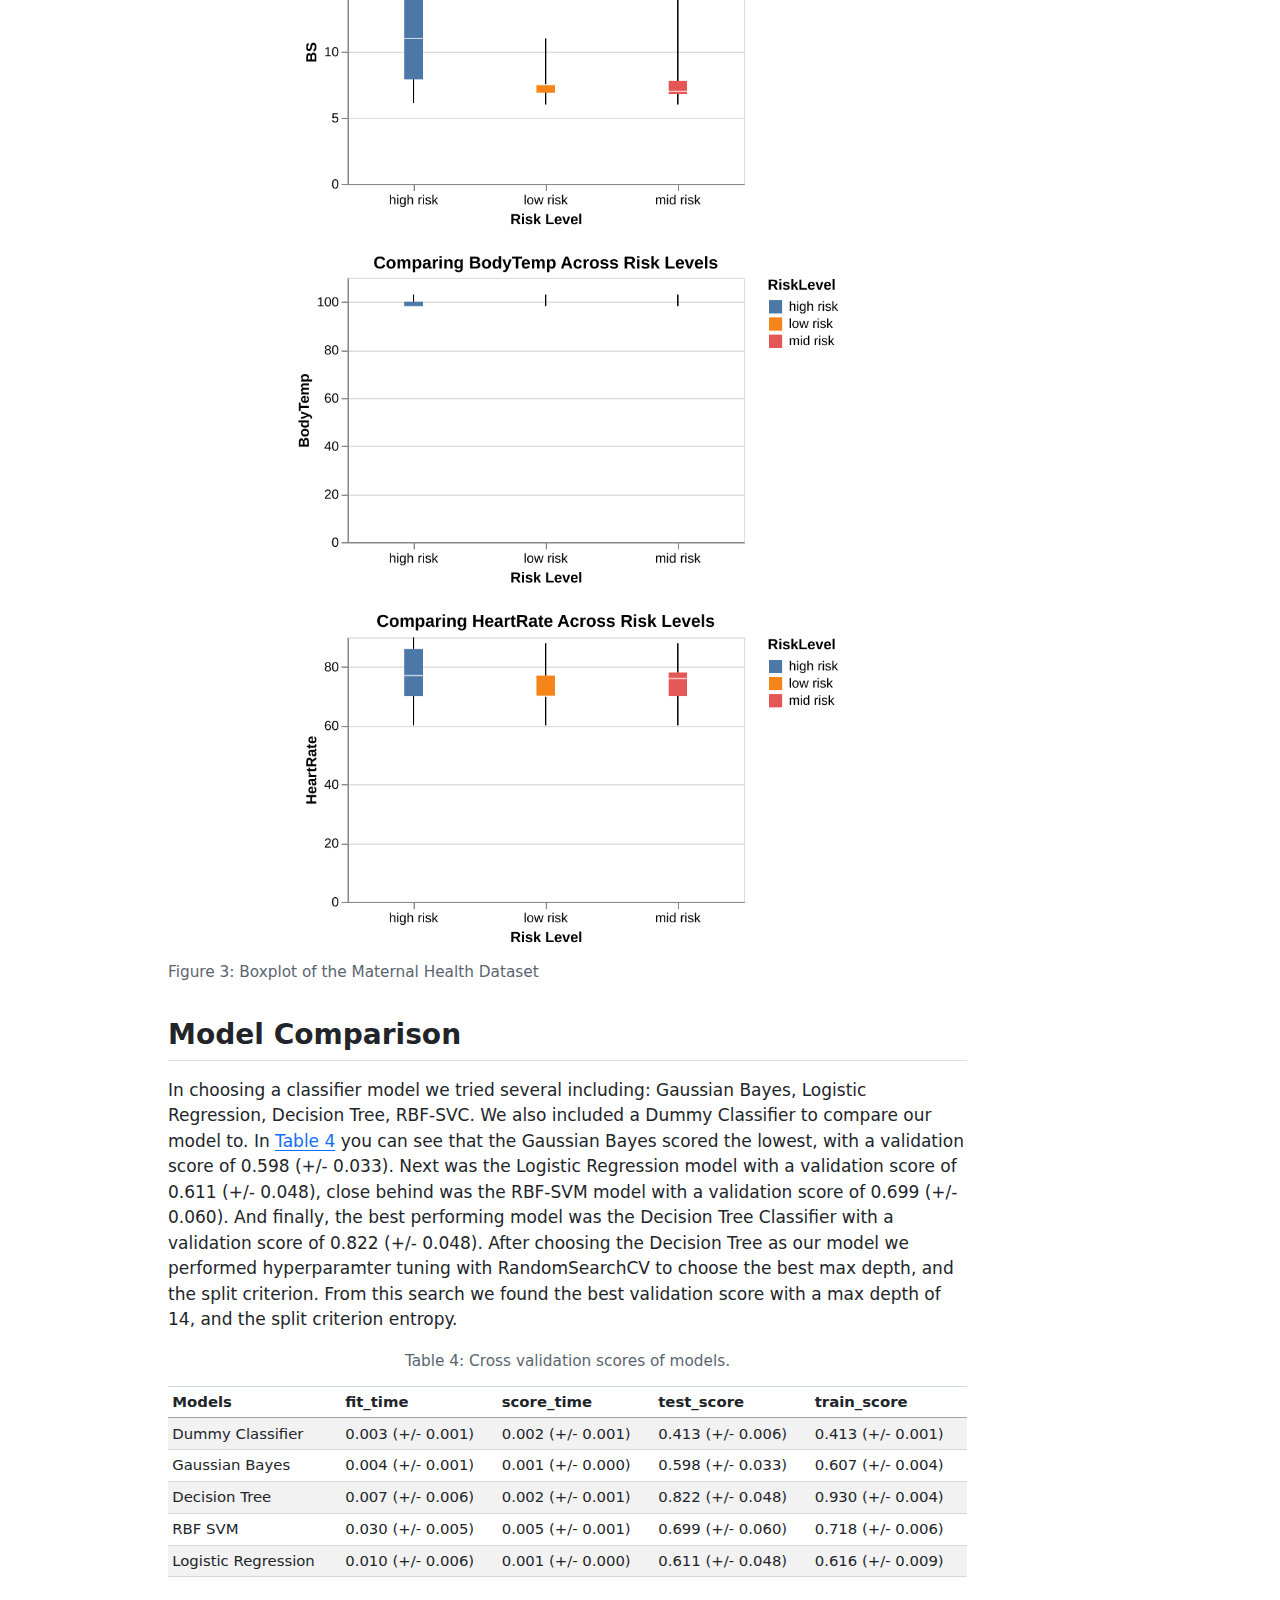
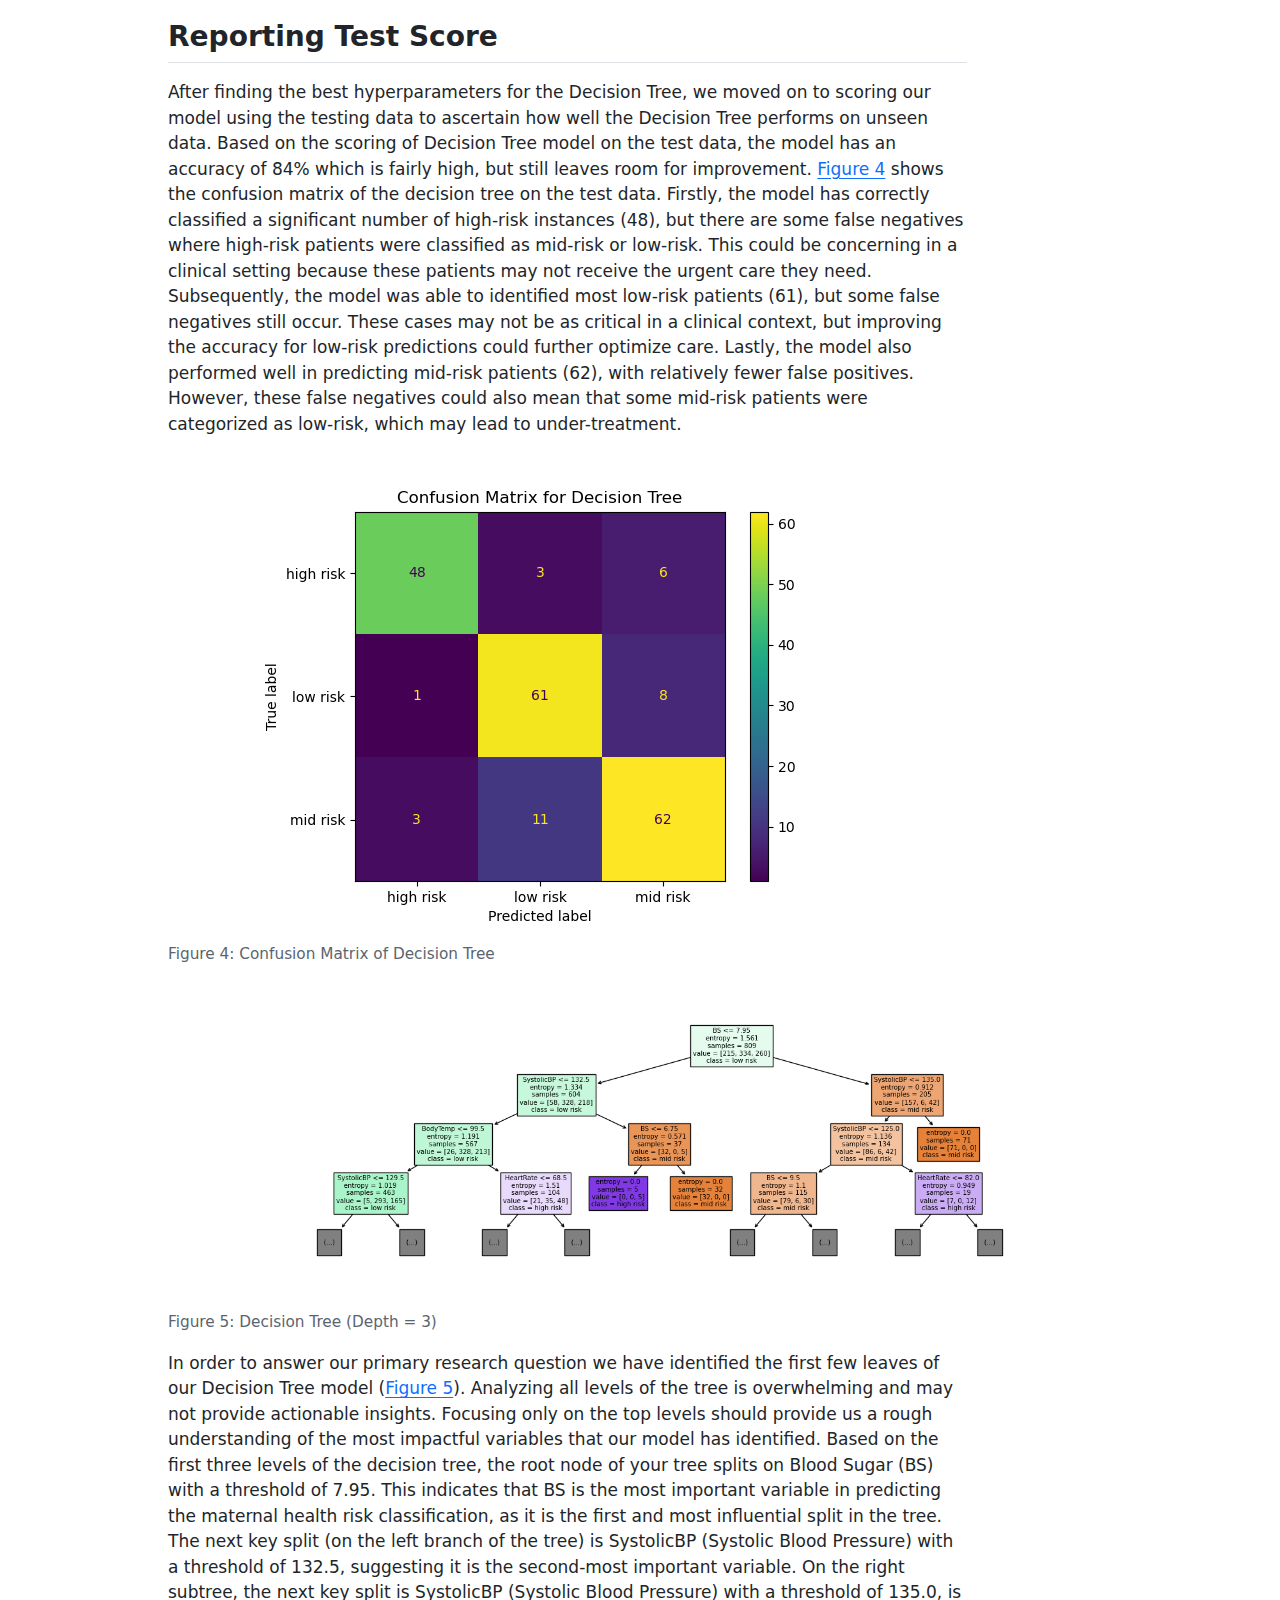
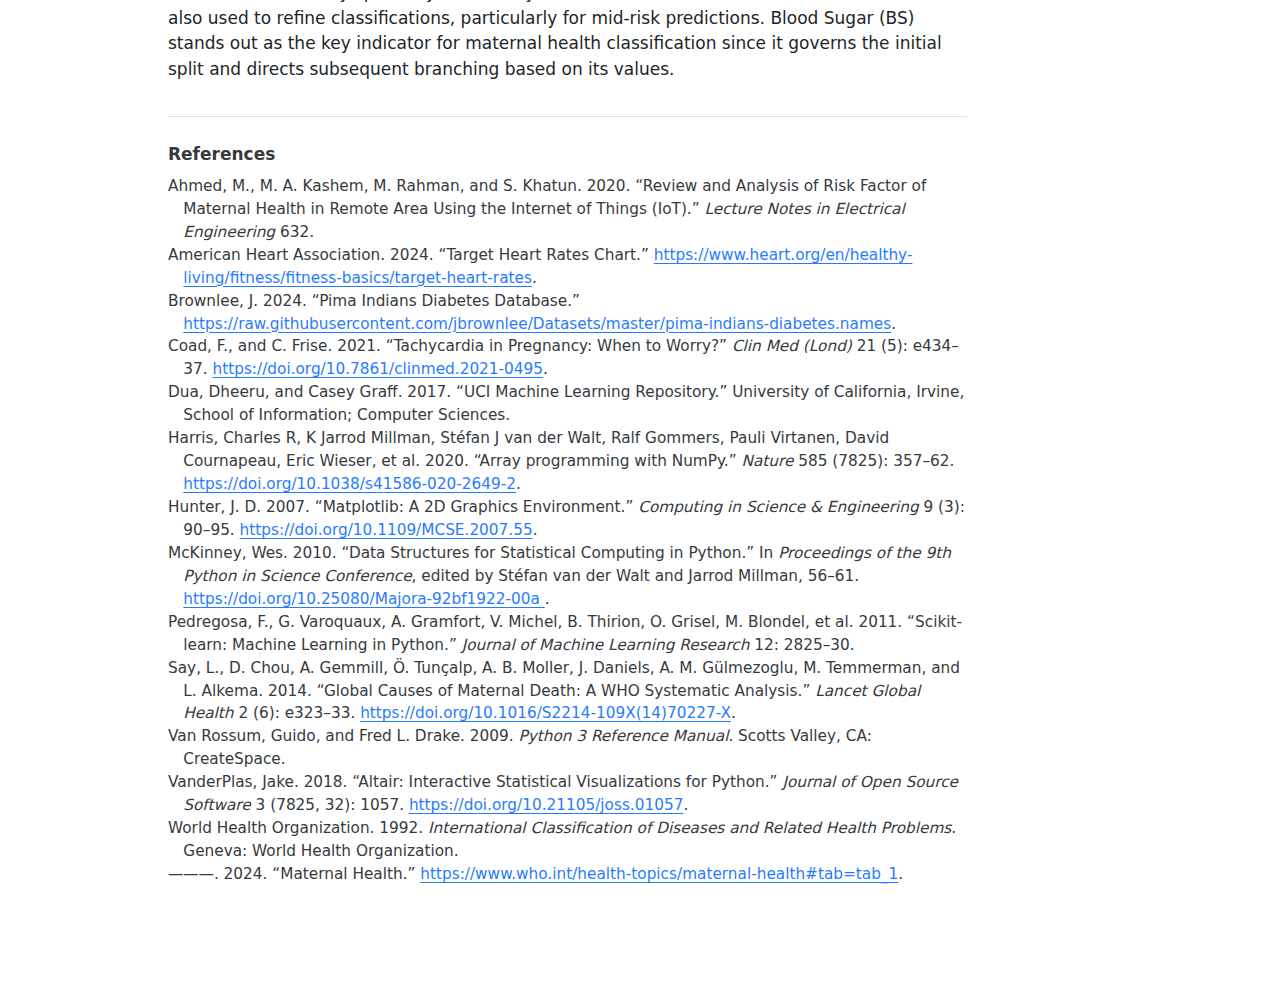
==== commit de4019e6: "updated the title of boxplots" ====
--- a/reports/maternal_health_classification.html
+++ b/reports/maternal_health_classification.html
@@ -79,7 +79,7 @@
   </ul></li>
   <li><a href="#references" id="toc-references" class="nav-link" data-scroll-target="#references">References</a></li>
   </ul>
-<div class="quarto-alternate-formats"><h2>Other Formats</h2><ul><li><a href="maternal_health_classification.pdf"><i class="bi bi-file-pdf"></i>PDF</a></li></ul></div></nav>
+<div class="quarto-alternate-formats"><h2>Other Formats</h2><ul><li><a href="../maternal_health_classification.pdf"><i class="bi bi-file-pdf"></i>PDF</a></li></ul></div></nav>
 </div>
 <main class="content" id="quarto-document-content">
 
@@ -130,7 +130,7 @@
 </section>
 <section id="analysis" class="level2">
 <h2 class="anchored" data-anchor-id="analysis">Analysis</h2>
-<p>To answer our research question we explored several different machine learning models including: Gaussian Bayes, Logistic Regression, Decision Tree, and RBF-SVC, and compared the cross validation results to choose the best one. To accomplish this we used <span class="citation" data-cites="Python">Van Rossum and Drake (<a href="#ref-Python" role="doc-biblioref">2009</a>)</span> for our analysis, more specifically we used the following packages: Numpy <span class="citation" data-cites="numpy">(<a href="#ref-numpy" role="doc-biblioref">Harris et al. 2020</a>)</span>, Altair <span class="citation" data-cites="altair">(<a href="#ref-altair" role="doc-biblioref">VanderPlas 2018</a>)</span>, Pandas <span class="citation" data-cites="pandas">(<a href="#ref-pandas" role="doc-biblioref">McKinney 2010</a>)</span>, Matplotlib <span class="citation" data-cites="matplotlib">(<a href="#ref-matplotlib" role="doc-biblioref">Hunter 2007</a>)</span>, and Scikit-learn <span class="citation" data-cites="scikit-learn">(<a href="#ref-scikit-learn" role="doc-biblioref">Pedregosa et al. 2011</a>)</span>. We drop two rows from our dataset which contain data that is out of normal range (a heart rate of 7 beats per minute). This is clearly an error since humans on average have a heart rate between 60-100 bpm <span class="citation" data-cites="heart_rates">(<a href="#ref-heart_rates" role="doc-biblioref">American Heart Association 2024</a>)</span>. Moreover, heart rate during pregnancy typically increases on average, for various reasons, though there is no clear upper limit defined to be normal <span class="citation" data-cites="pregnancy_tachycardia">(<a href="#ref-pregnancy_tachycardia" role="doc-biblioref">Coad and Frise 2021</a>)</span>. Our dataset has a number of rows that seem to be duplicated, however, after some data exploration we have decided to keep these duplicated rows because we believe them to be from different people with the same data. Since there are only 5 columns with whole numbers and one column with an integer to only one decimal point we feel it is likely that multiple people had the same data. Additionally, we were able to check the csv file and see that the duplicate rows are far from each other rather than one after another, so we are postulating that they were indeed different individuals who happened to have the same age, blood pressure, body temperature, blood sugar, and risk level.</p>
+<p>To answer our research question we explored several different machine learning models including: Gaussian Bayes, Logistic Regression, Decision Tree, and RBF-SVC, and compared the cross validation results to choose the best one. To accomplish this we used <span class="citation" data-cites="Python">Van Rossum and Drake (<a href="#ref-Python" role="doc-biblioref">2009</a>)</span> for our analysis, more specifically we used the following packages: <span class="citation" data-cites="numpy">Harris et al. (<a href="#ref-numpy" role="doc-biblioref">2020</a>)</span>, <span class="citation" data-cites="altair">VanderPlas (<a href="#ref-altair" role="doc-biblioref">2018</a>)</span>, <span class="citation" data-cites="pandas">McKinney (<a href="#ref-pandas" role="doc-biblioref">2010</a>)</span>, <span class="citation" data-cites="matplotlib">Hunter (<a href="#ref-matplotlib" role="doc-biblioref">2007</a>)</span>, and <span class="citation" data-cites="scikit-learn">Pedregosa et al. (<a href="#ref-scikit-learn" role="doc-biblioref">2011</a>)</span>. We drop two rows from our dataset which contain data that is out of normal range (a heart rate of 7 beats per minute). This is clearly an error since humans on average have a heart rate between 60-100 bpm <span class="citation" data-cites="heart_rates">(<a href="#ref-heart_rates" role="doc-biblioref">American Heart Association 2024</a>)</span>. Moreover, heart rate during pregnancy typically increases on average, for various reasons, though there is no clear upper limit defined to be normal <span class="citation" data-cites="pregnancy_tachycardia">(<a href="#ref-pregnancy_tachycardia" role="doc-biblioref">Coad and Frise 2021</a>)</span>. Our dataset has a number of rows that seem to be duplicated, however, after some data exploration we have decided to keep these duplicated rows because we believe them to be from different people with the same data. Since there are only 5 columns with whole numbers and one column with an integer to only one decimal point we feel it is likely that multiple people had the same data. Additionally, we were able to check the csv file and see that the duplicate rows are far from each other rather than one after another, so we are postulating that they were indeed different individuals who happened to have the same age, blood pressure, body temperature, blood sugar, and risk level.</p>
 </section>
 </section>
 <section id="results-and-discussion" class="level1">
@@ -404,35 +404,35 @@
 <tbody>
 <tr class="odd">
 <td style="text-align: left;">Dummy Classifier</td>
+<td style="text-align: left;">0.003 (+/- 0.001)</td>
 <td style="text-align: left;">0.002 (+/- 0.001)</td>
-<td style="text-align: left;">0.001 (+/- 0.000)</td>
 <td style="text-align: left;">0.413 (+/- 0.006)</td>
 <td style="text-align: left;">0.413 (+/- 0.001)</td>
 </tr>
 <tr class="even">
 <td style="text-align: left;">Gaussian Bayes</td>
-<td style="text-align: left;">0.003 (+/- 0.001)</td>
+<td style="text-align: left;">0.004 (+/- 0.001)</td>
 <td style="text-align: left;">0.001 (+/- 0.000)</td>
 <td style="text-align: left;">0.598 (+/- 0.033)</td>
 <td style="text-align: left;">0.607 (+/- 0.004)</td>
 </tr>
 <tr class="odd">
 <td style="text-align: left;">Decision Tree</td>
-<td style="text-align: left;">0.005 (+/- 0.004)</td>
-<td style="text-align: left;">0.001 (+/- 0.000)</td>
+<td style="text-align: left;">0.007 (+/- 0.006)</td>
+<td style="text-align: left;">0.002 (+/- 0.001)</td>
 <td style="text-align: left;">0.822 (+/- 0.048)</td>
 <td style="text-align: left;">0.930 (+/- 0.004)</td>
 </tr>
 <tr class="even">
 <td style="text-align: left;">RBF SVM</td>
-<td style="text-align: left;">0.018 (+/- 0.003)</td>
-<td style="text-align: left;">0.003 (+/- 0.000)</td>
+<td style="text-align: left;">0.030 (+/- 0.005)</td>
+<td style="text-align: left;">0.005 (+/- 0.001)</td>
 <td style="text-align: left;">0.699 (+/- 0.060)</td>
 <td style="text-align: left;">0.718 (+/- 0.006)</td>
 </tr>
 <tr class="odd">
 <td style="text-align: left;">Logistic Regression</td>
-<td style="text-align: left;">0.007 (+/- 0.005)</td>
+<td style="text-align: left;">0.010 (+/- 0.006)</td>
 <td style="text-align: left;">0.001 (+/- 0.000)</td>
 <td style="text-align: left;">0.611 (+/- 0.048)</td>
 <td style="text-align: left;">0.616 (+/- 0.009)</td>
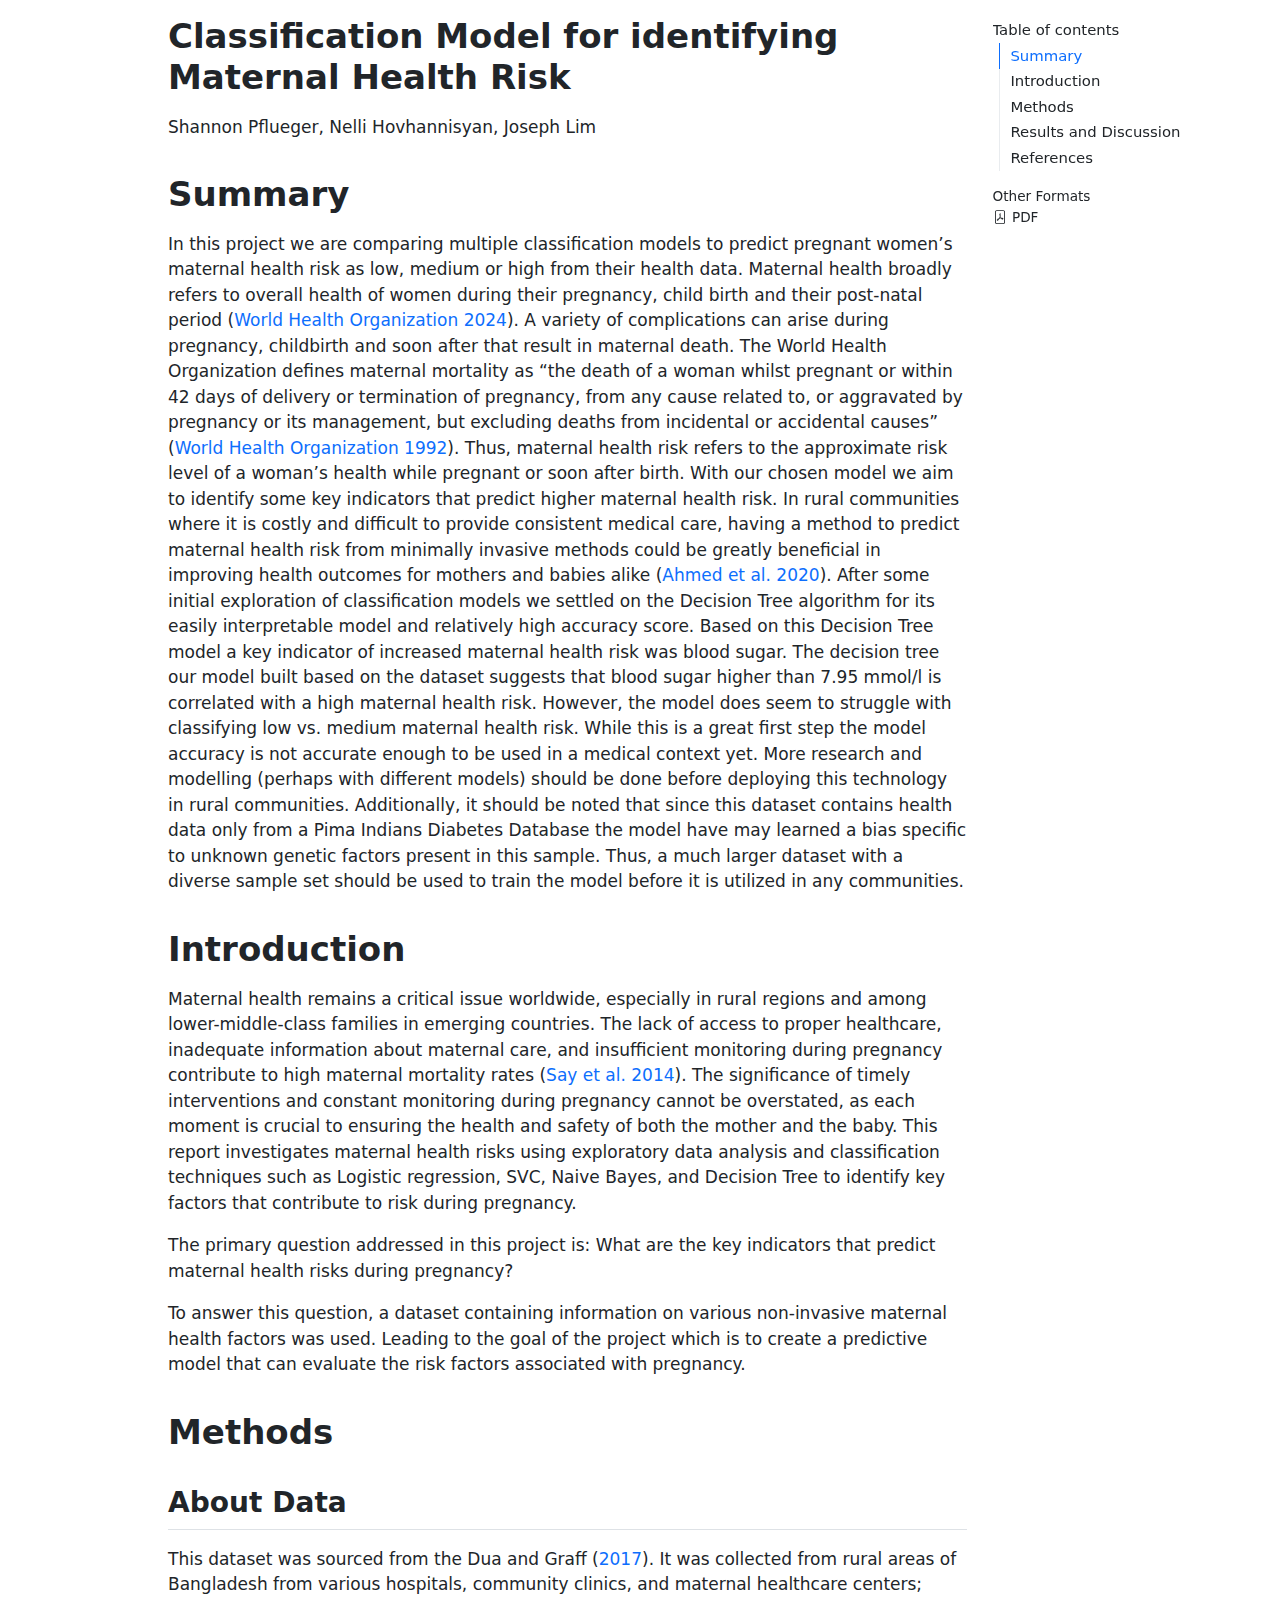
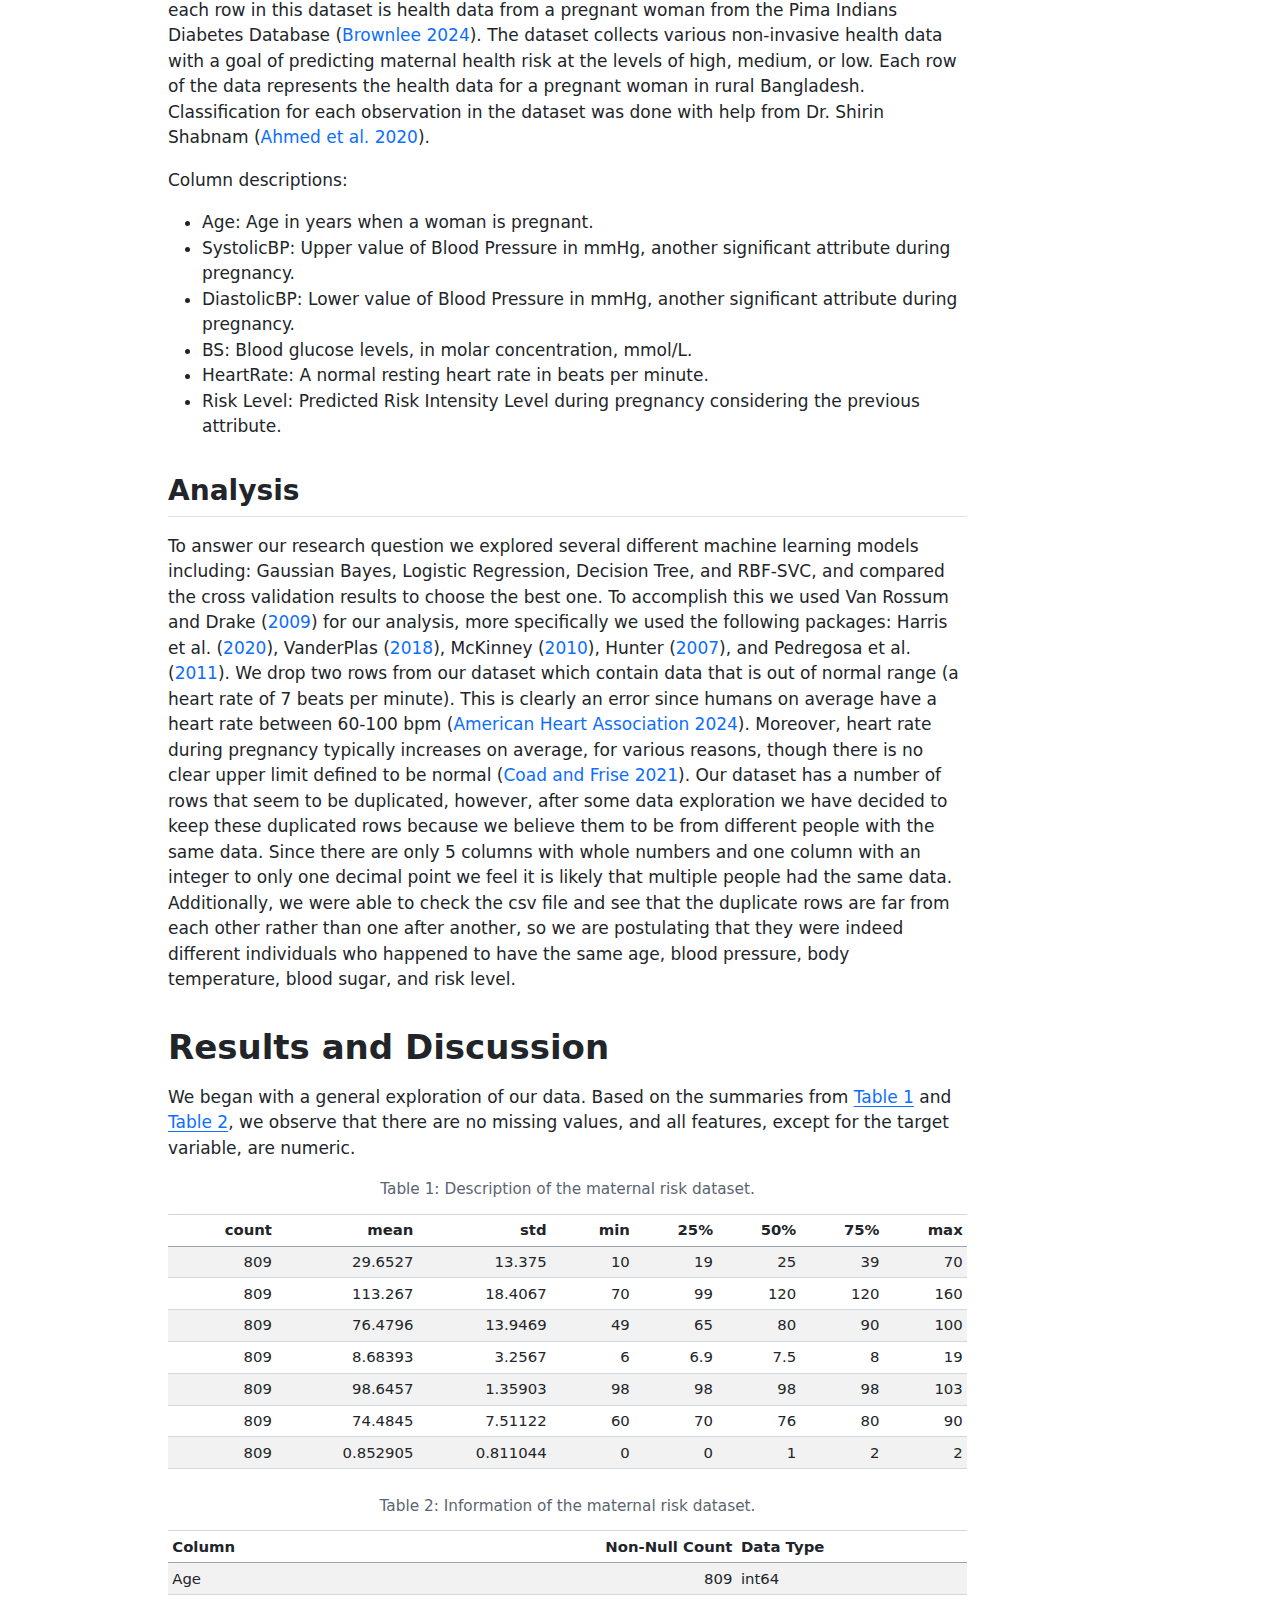
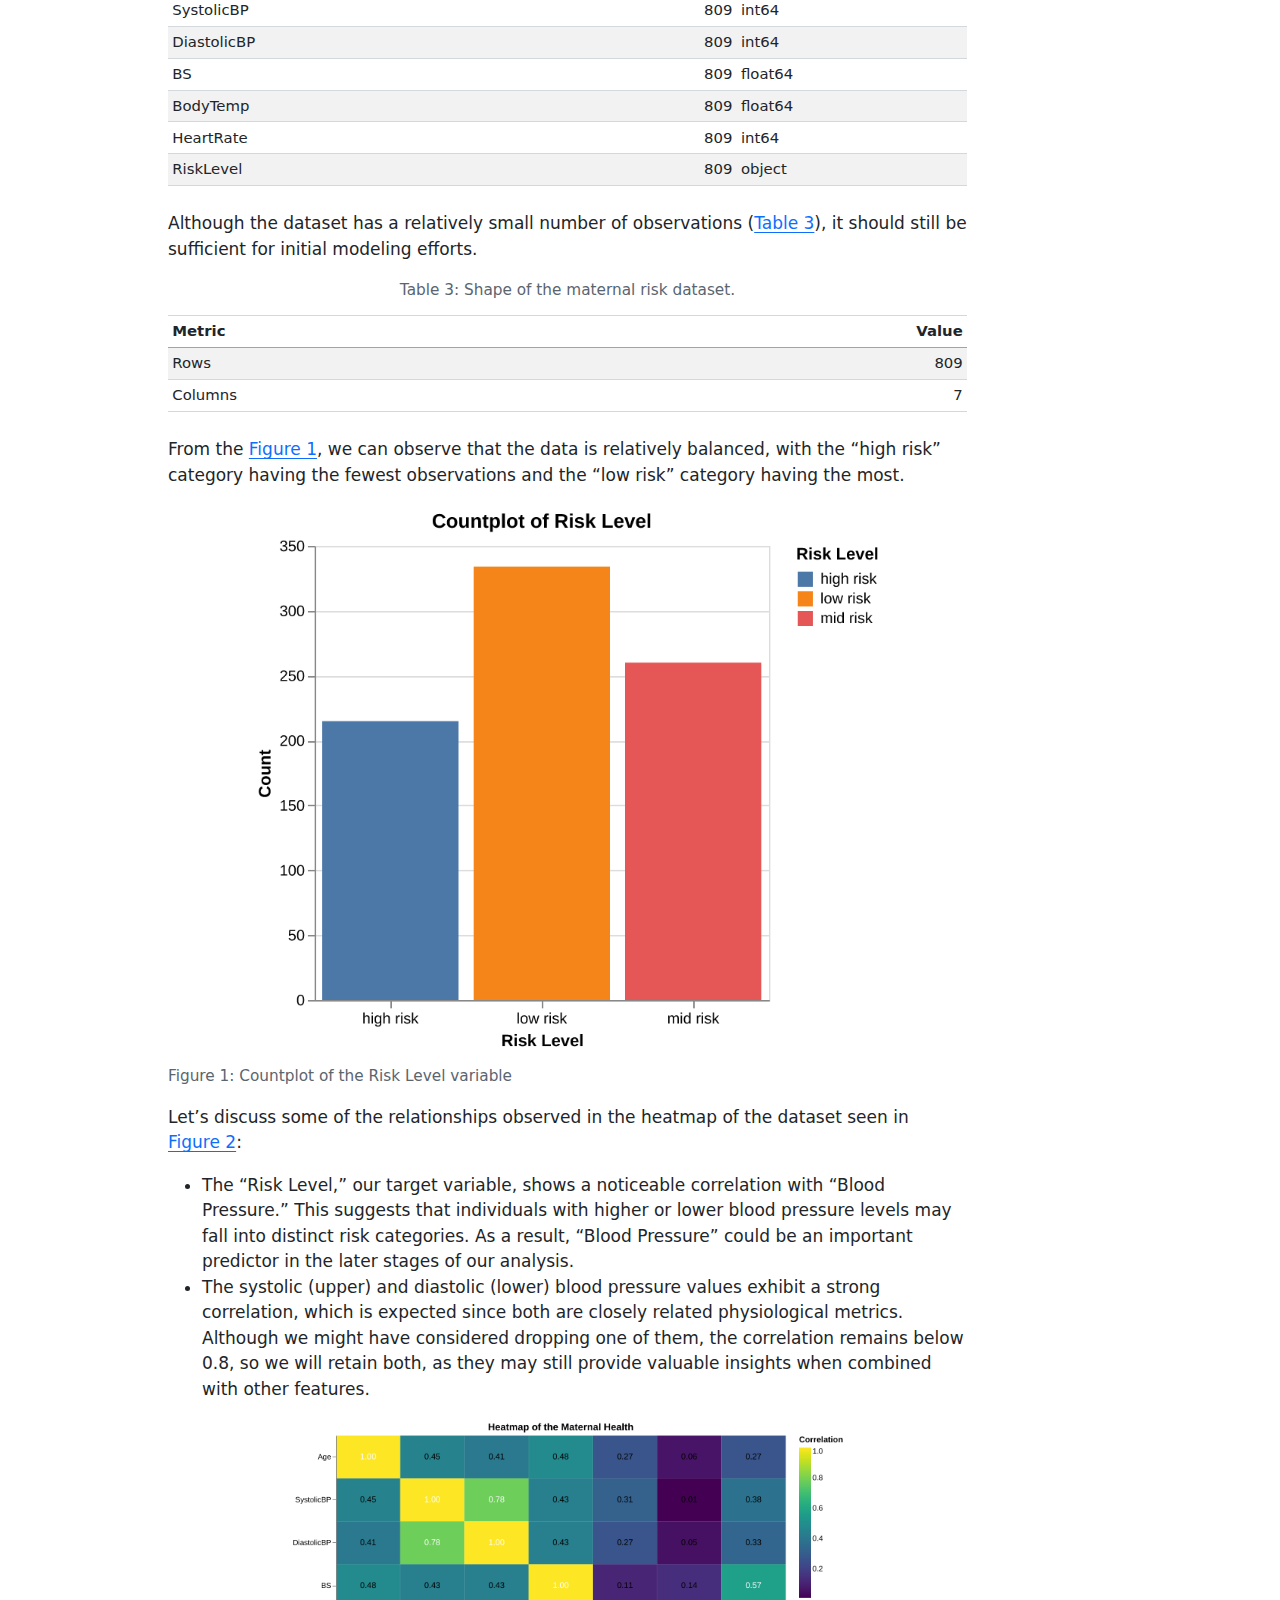
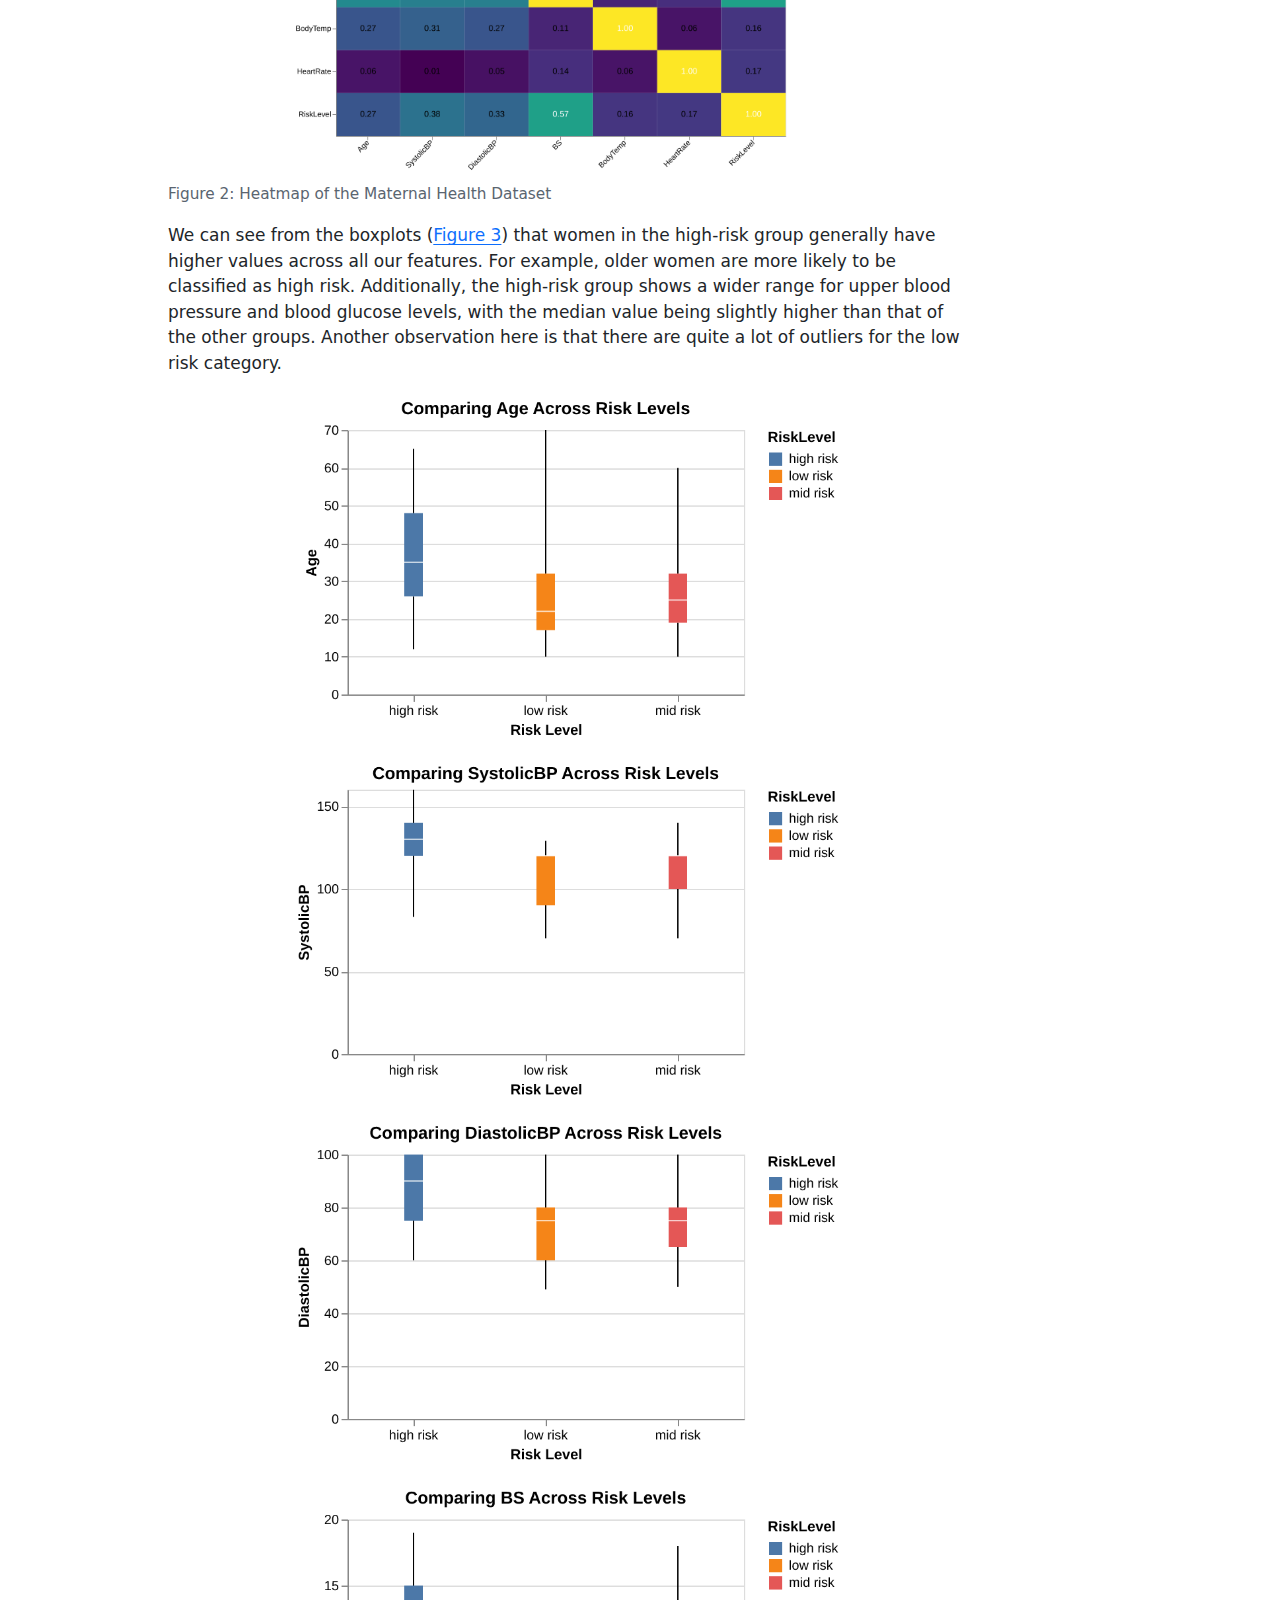
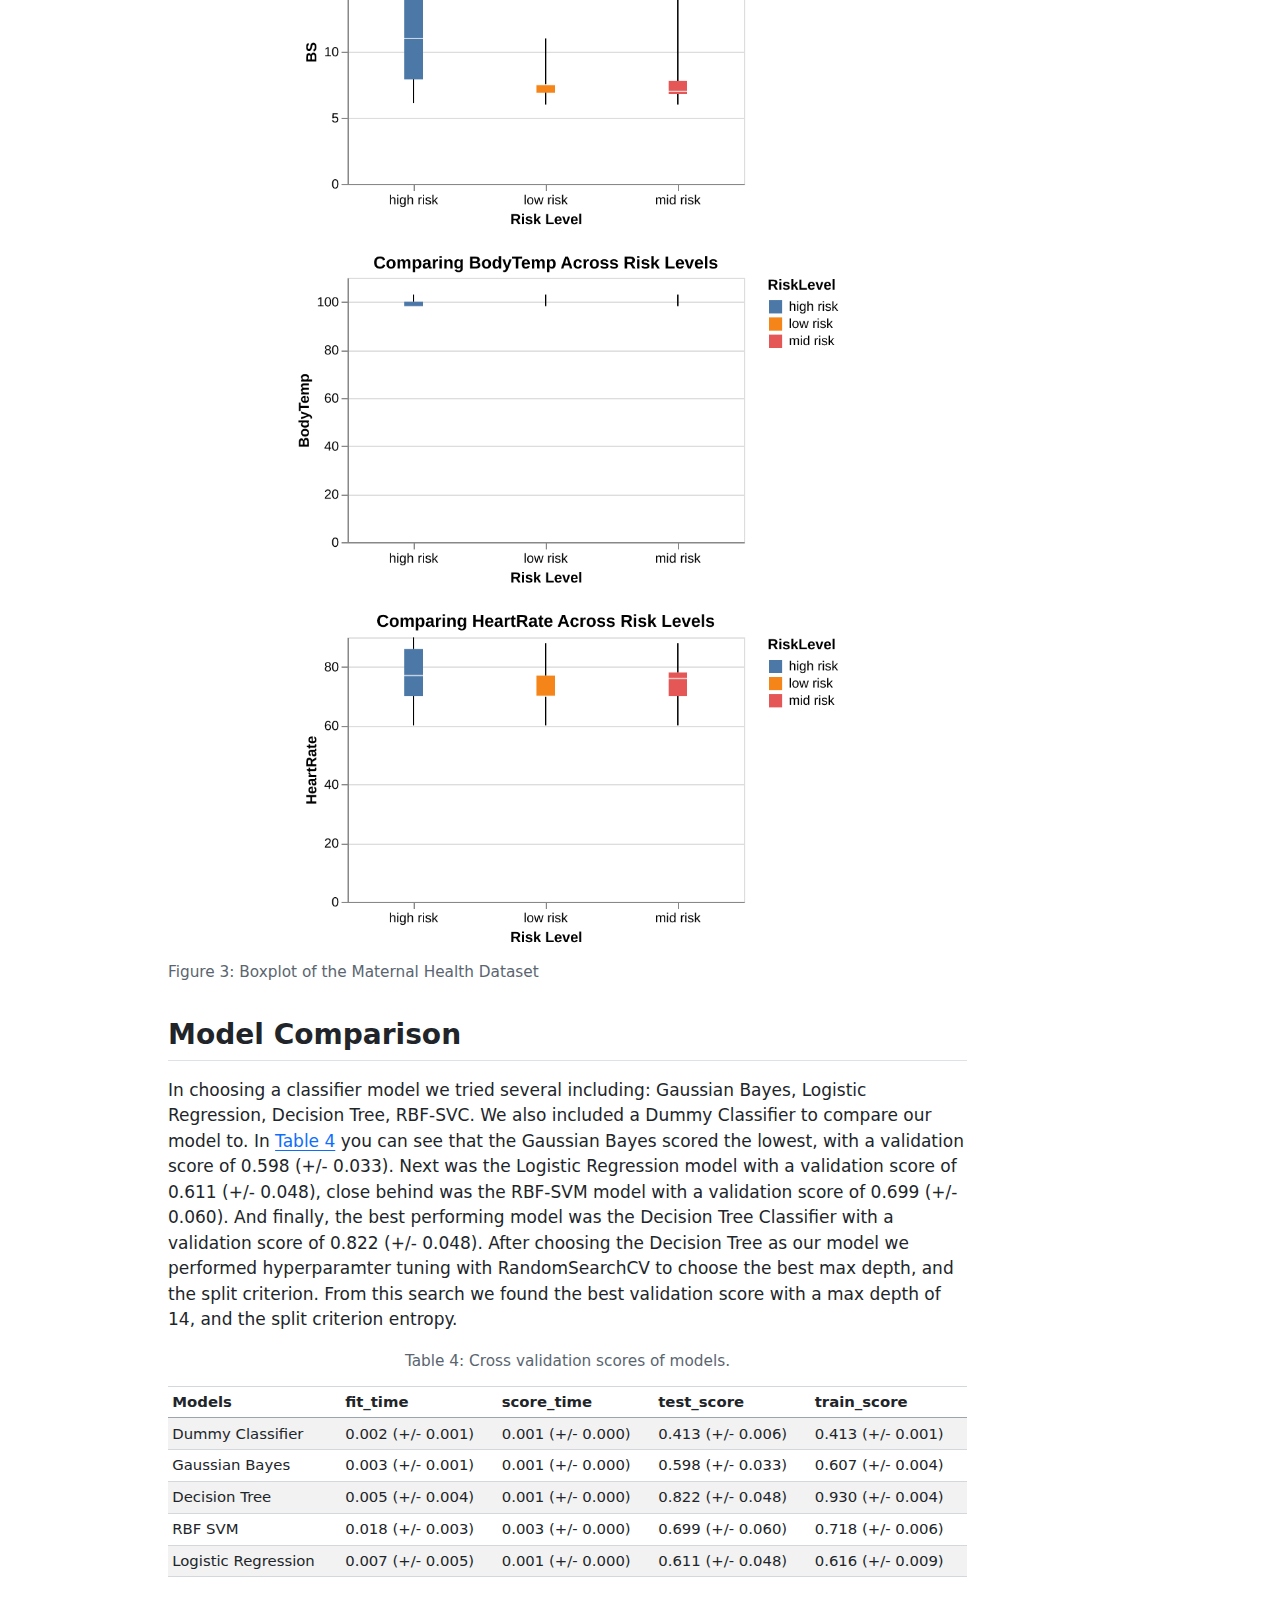
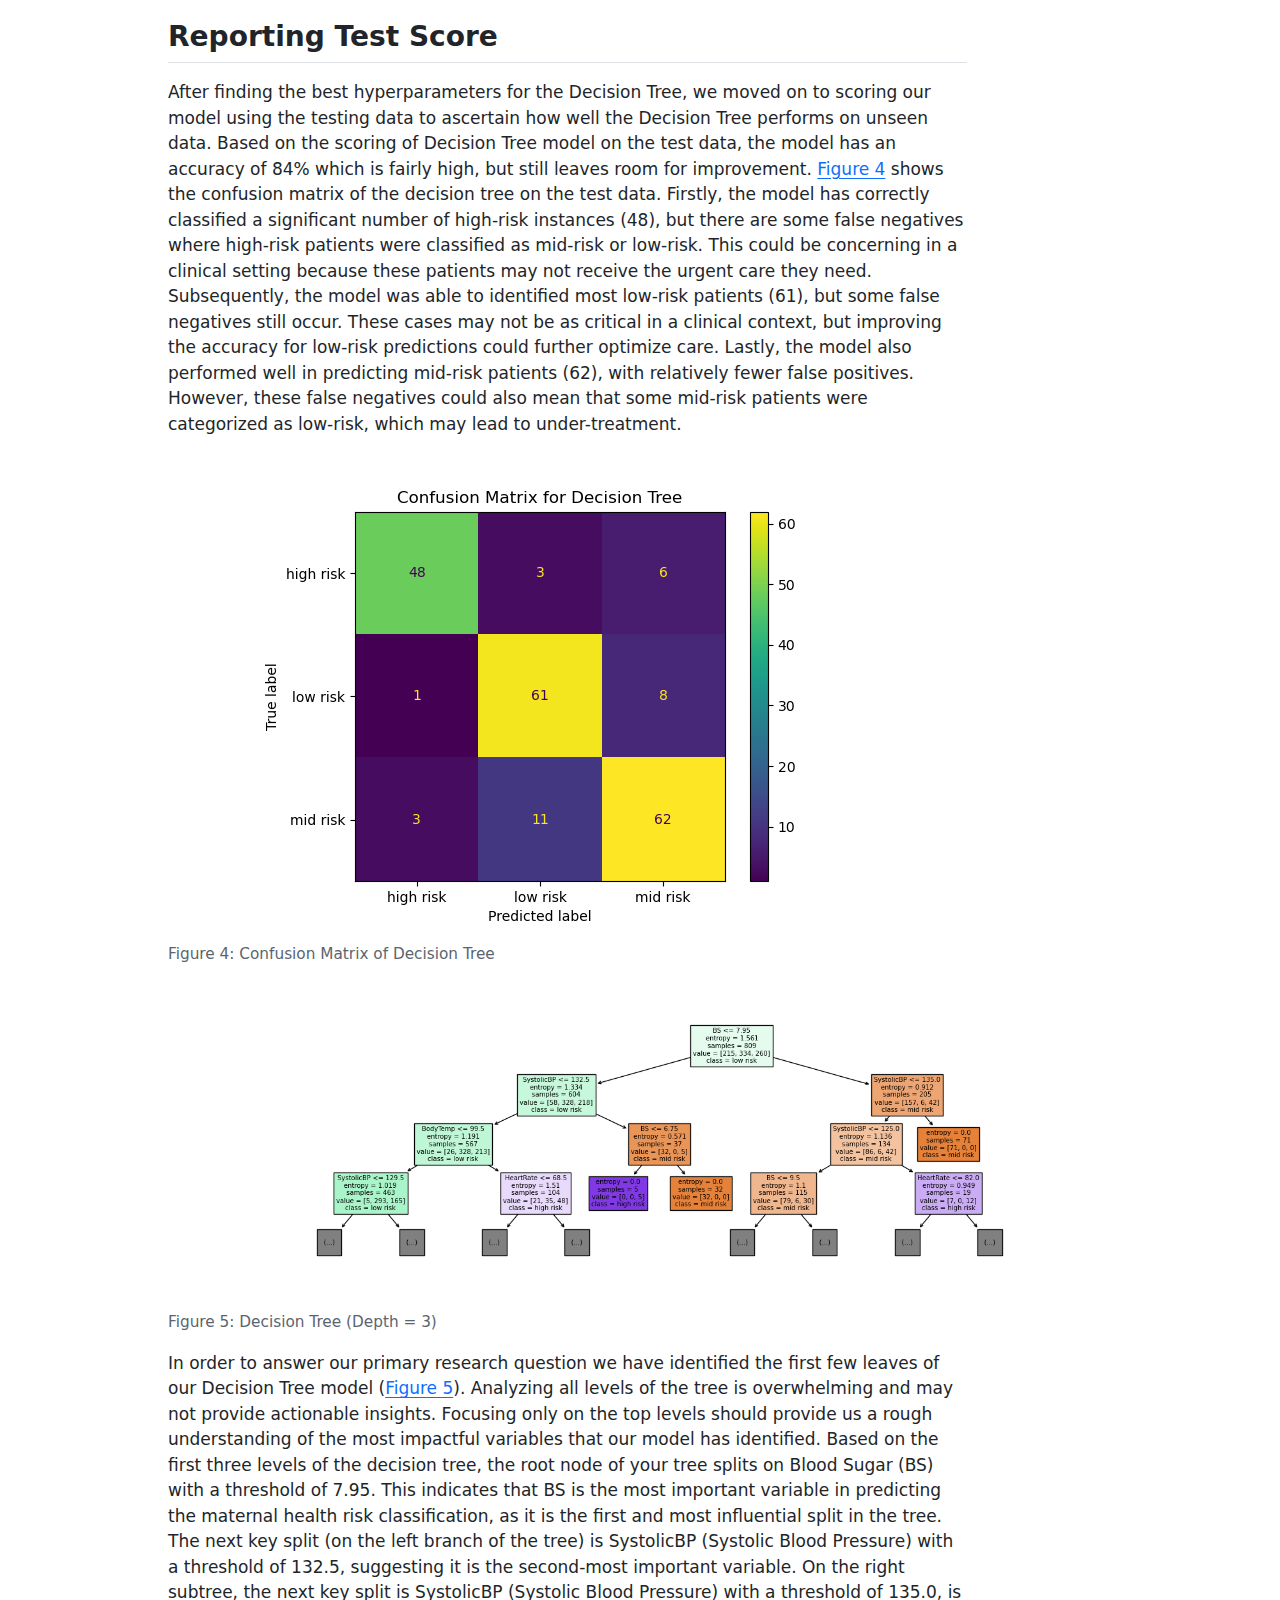
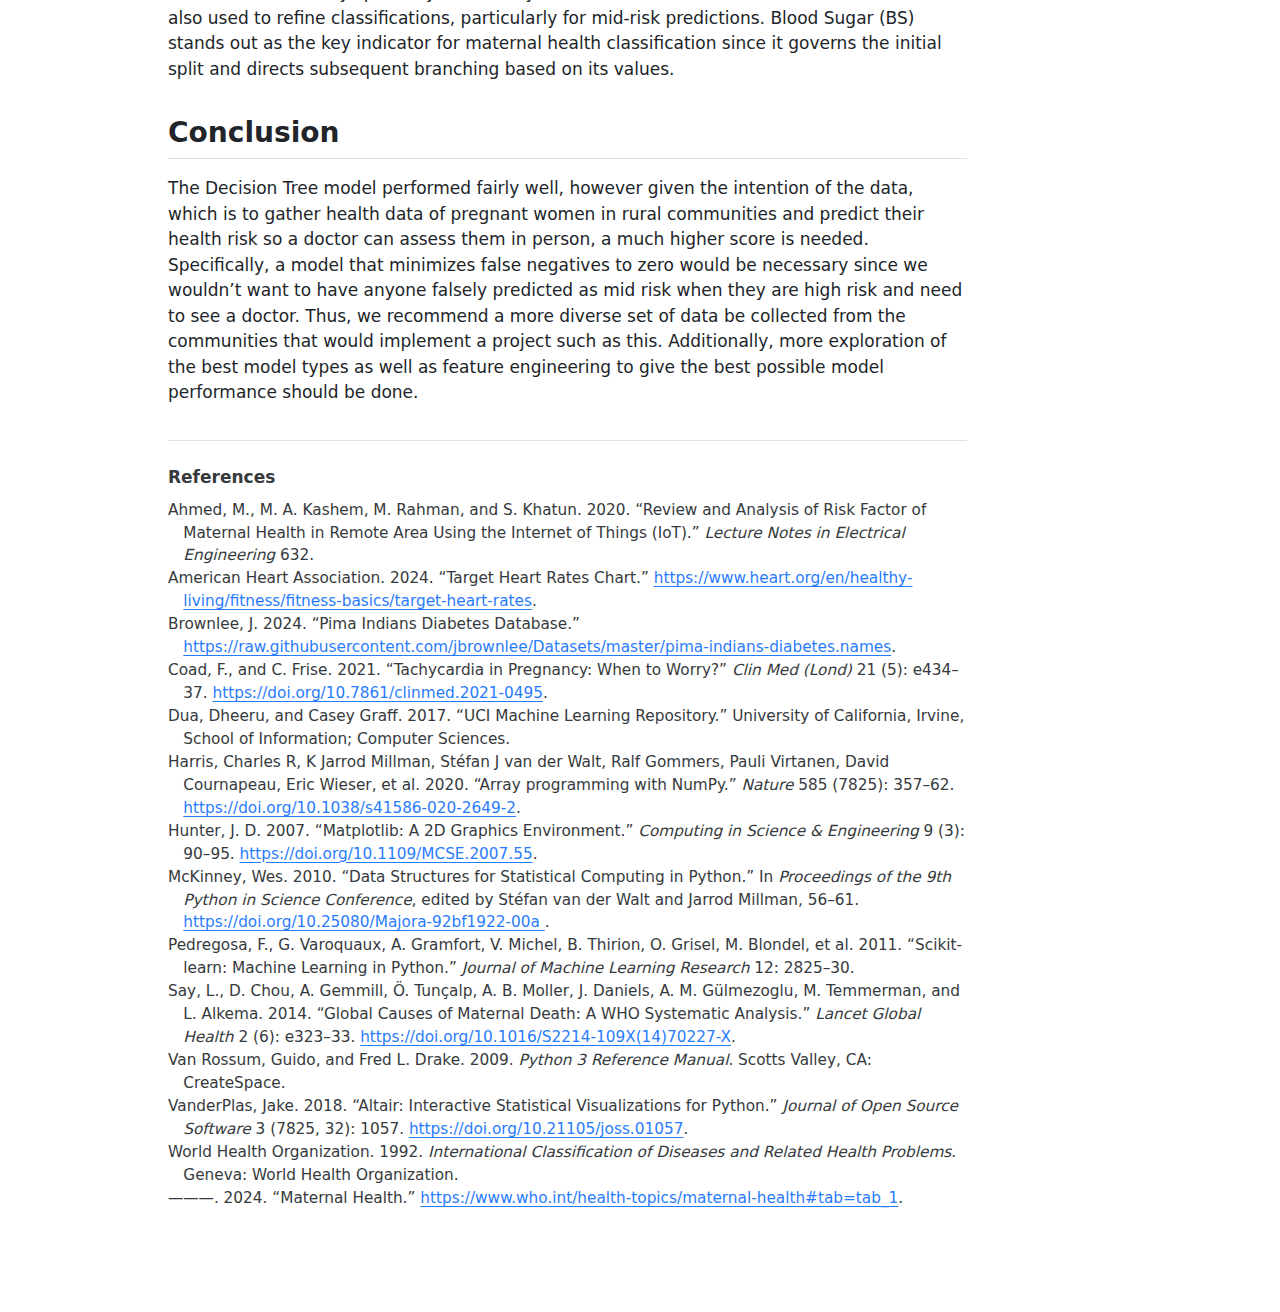
==== commit ab68bd28: "added conclusion to report and rendered to html and pdf" ====
--- a/reports/maternal_health_classification.html
+++ b/reports/maternal_health_classification.html
@@ -76,6 +76,7 @@
   <ul class="collapse">
   <li><a href="#model-comparison" id="toc-model-comparison" class="nav-link" data-scroll-target="#model-comparison">Model Comparison</a></li>
   <li><a href="#reporting-test-score" id="toc-reporting-test-score" class="nav-link" data-scroll-target="#reporting-test-score">Reporting Test Score</a></li>
+  <li><a href="#conclusion" id="toc-conclusion" class="nav-link" data-scroll-target="#conclusion">Conclusion</a></li>
   </ul></li>
   <li><a href="#references" id="toc-references" class="nav-link" data-scroll-target="#references">References</a></li>
   </ul>
@@ -404,35 +405,35 @@
 <tbody>
 <tr class="odd">
 <td style="text-align: left;">Dummy Classifier</td>
-<td style="text-align: left;">0.003 (+/- 0.001)</td>
 <td style="text-align: left;">0.002 (+/- 0.001)</td>
+<td style="text-align: left;">0.001 (+/- 0.000)</td>
 <td style="text-align: left;">0.413 (+/- 0.006)</td>
 <td style="text-align: left;">0.413 (+/- 0.001)</td>
 </tr>
 <tr class="even">
 <td style="text-align: left;">Gaussian Bayes</td>
-<td style="text-align: left;">0.004 (+/- 0.001)</td>
+<td style="text-align: left;">0.003 (+/- 0.001)</td>
 <td style="text-align: left;">0.001 (+/- 0.000)</td>
 <td style="text-align: left;">0.598 (+/- 0.033)</td>
 <td style="text-align: left;">0.607 (+/- 0.004)</td>
 </tr>
 <tr class="odd">
 <td style="text-align: left;">Decision Tree</td>
-<td style="text-align: left;">0.007 (+/- 0.006)</td>
-<td style="text-align: left;">0.002 (+/- 0.001)</td>
+<td style="text-align: left;">0.005 (+/- 0.004)</td>
+<td style="text-align: left;">0.001 (+/- 0.000)</td>
 <td style="text-align: left;">0.822 (+/- 0.048)</td>
 <td style="text-align: left;">0.930 (+/- 0.004)</td>
 </tr>
 <tr class="even">
 <td style="text-align: left;">RBF SVM</td>
-<td style="text-align: left;">0.030 (+/- 0.005)</td>
-<td style="text-align: left;">0.005 (+/- 0.001)</td>
+<td style="text-align: left;">0.018 (+/- 0.003)</td>
+<td style="text-align: left;">0.003 (+/- 0.000)</td>
 <td style="text-align: left;">0.699 (+/- 0.060)</td>
 <td style="text-align: left;">0.718 (+/- 0.006)</td>
 </tr>
 <tr class="odd">
 <td style="text-align: left;">Logistic Regression</td>
-<td style="text-align: left;">0.010 (+/- 0.006)</td>
+<td style="text-align: left;">0.007 (+/- 0.005)</td>
 <td style="text-align: left;">0.001 (+/- 0.000)</td>
 <td style="text-align: left;">0.611 (+/- 0.048)</td>
 <td style="text-align: left;">0.616 (+/- 0.009)</td>
@@ -469,6 +470,10 @@
 </figure>
 </div>
 <p>In order to answer our primary research question we have identified the first few leaves of our Decision Tree model (<a href="#fig-decision_tree" class="quarto-xref">Figure&nbsp;5</a>). Analyzing all levels of the tree is overwhelming and may not provide actionable insights. Focusing only on the top levels should provide us a rough understanding of the most impactful variables that our model has identified. Based on the first three levels of the decision tree, the root node of your tree splits on Blood Sugar (BS) with a threshold of 7.95. This indicates that BS is the most important variable in predicting the maternal health risk classification, as it is the first and most influential split in the tree. The next key split (on the left branch of the tree) is SystolicBP (Systolic Blood Pressure) with a threshold of 132.5, suggesting it is the second-most important variable. On the right subtree, the next key split is SystolicBP (Systolic Blood Pressure) with a threshold of 135.0, is also used to refine classifications, particularly for mid-risk predictions. Blood Sugar (BS) stands out as the key indicator for maternal health classification since it governs the initial split and directs subsequent branching based on its values.</p>
+</section>
+<section id="conclusion" class="level2">
+<h2 class="anchored" data-anchor-id="conclusion">Conclusion</h2>
+<p>The Decision Tree model performed fairly well, however given the intention of the data, which is to gather health data of pregnant women in rural communities and predict their health risk so a doctor can assess them in person, a much higher score is needed. Specifically, a model that minimizes false negatives to zero would be necessary since we wouldn’t want to have anyone falsely predicted as mid risk when they are high risk and need to see a doctor. Thus, we recommend a more diverse set of data be collected from the communities that would implement a project such as this. Additionally, more exploration of the best model types as well as feature engineering to give the best possible model performance should be done.</p>
 </section>
 </section>
 <section id="references" class="level1 unnumbered">
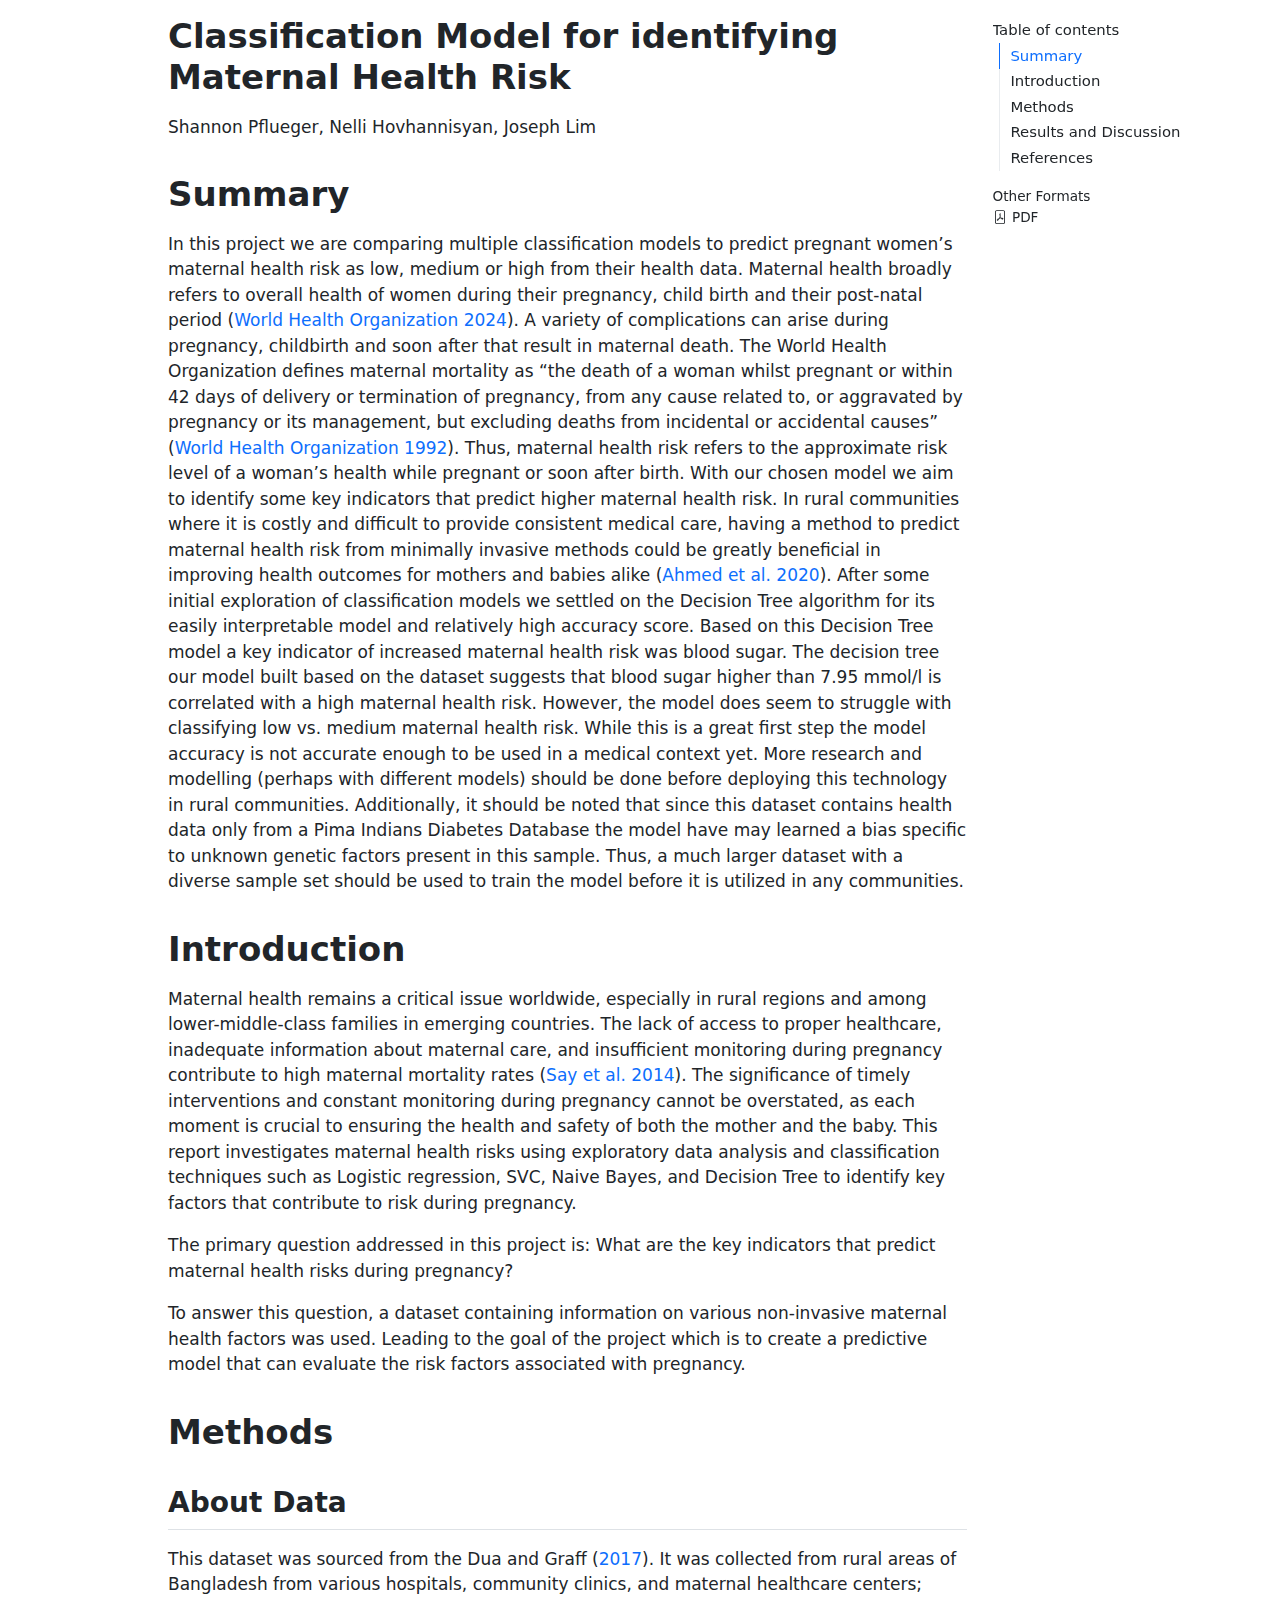
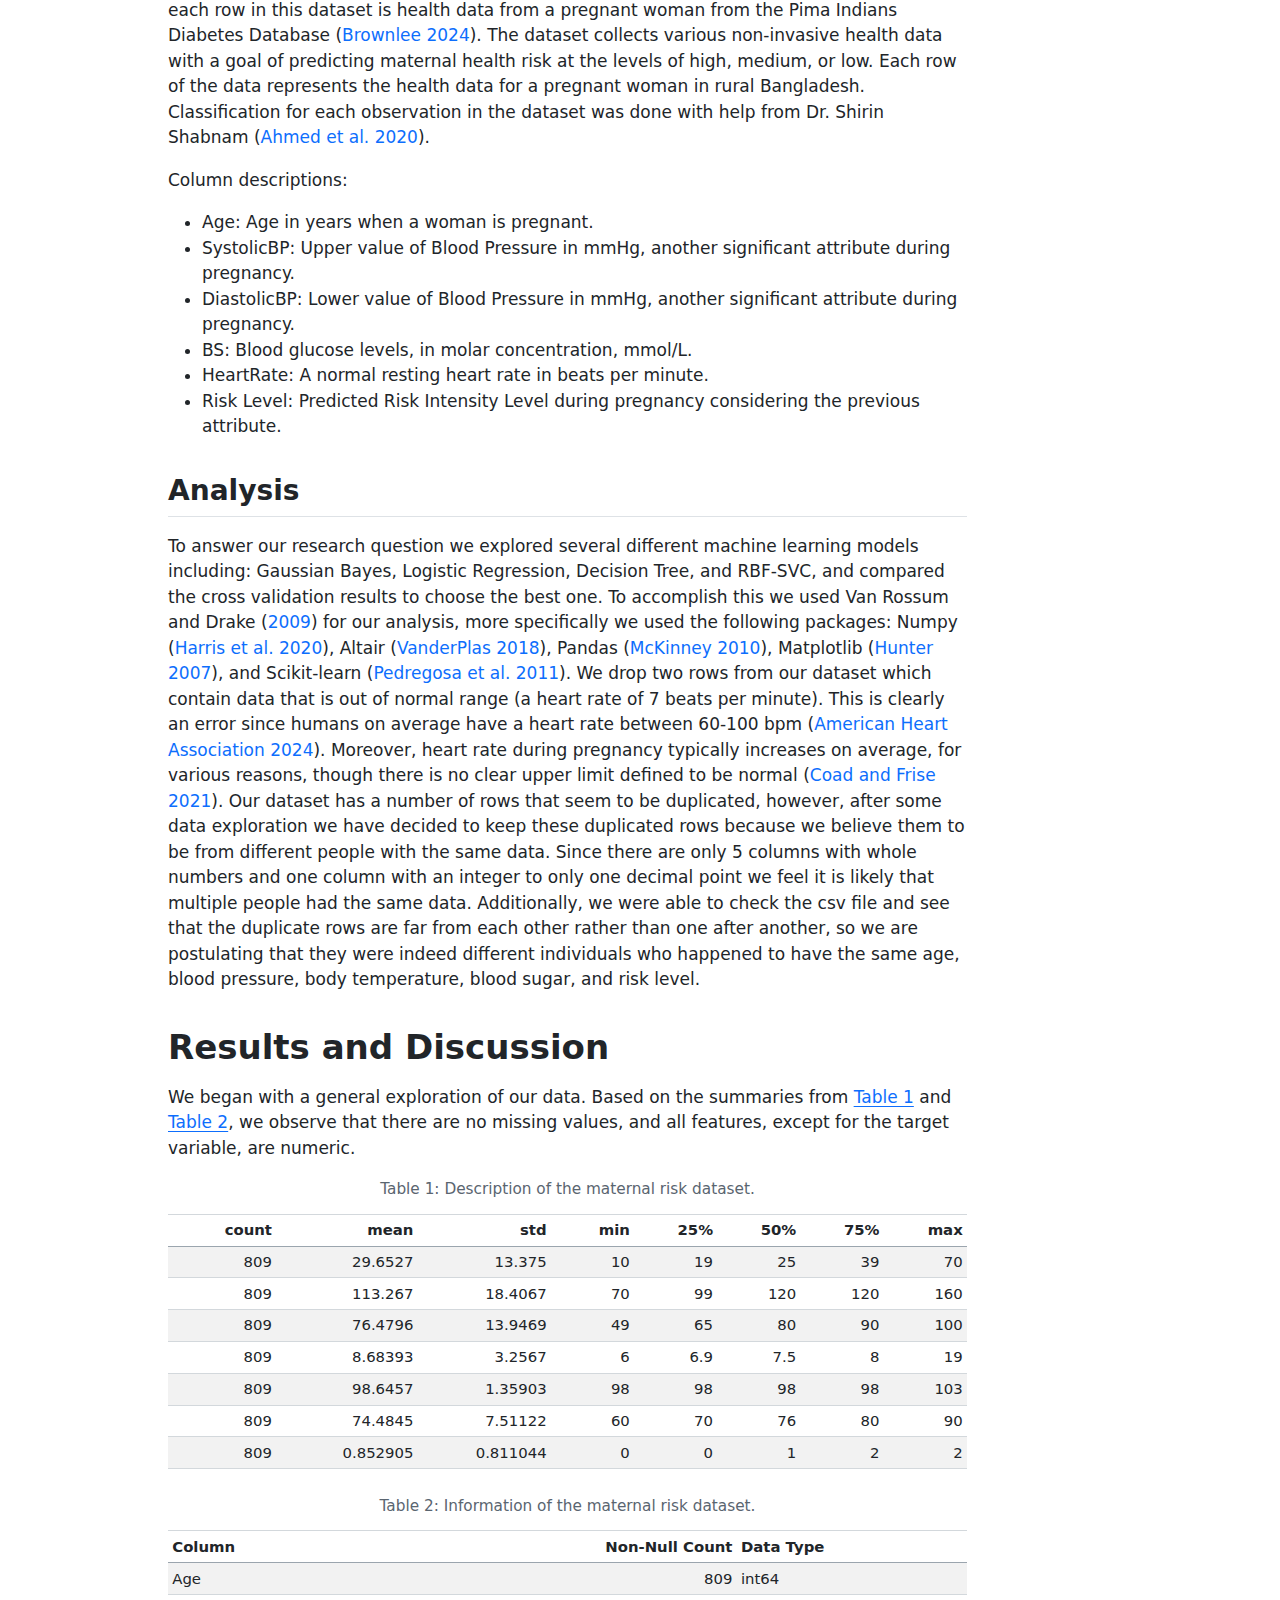
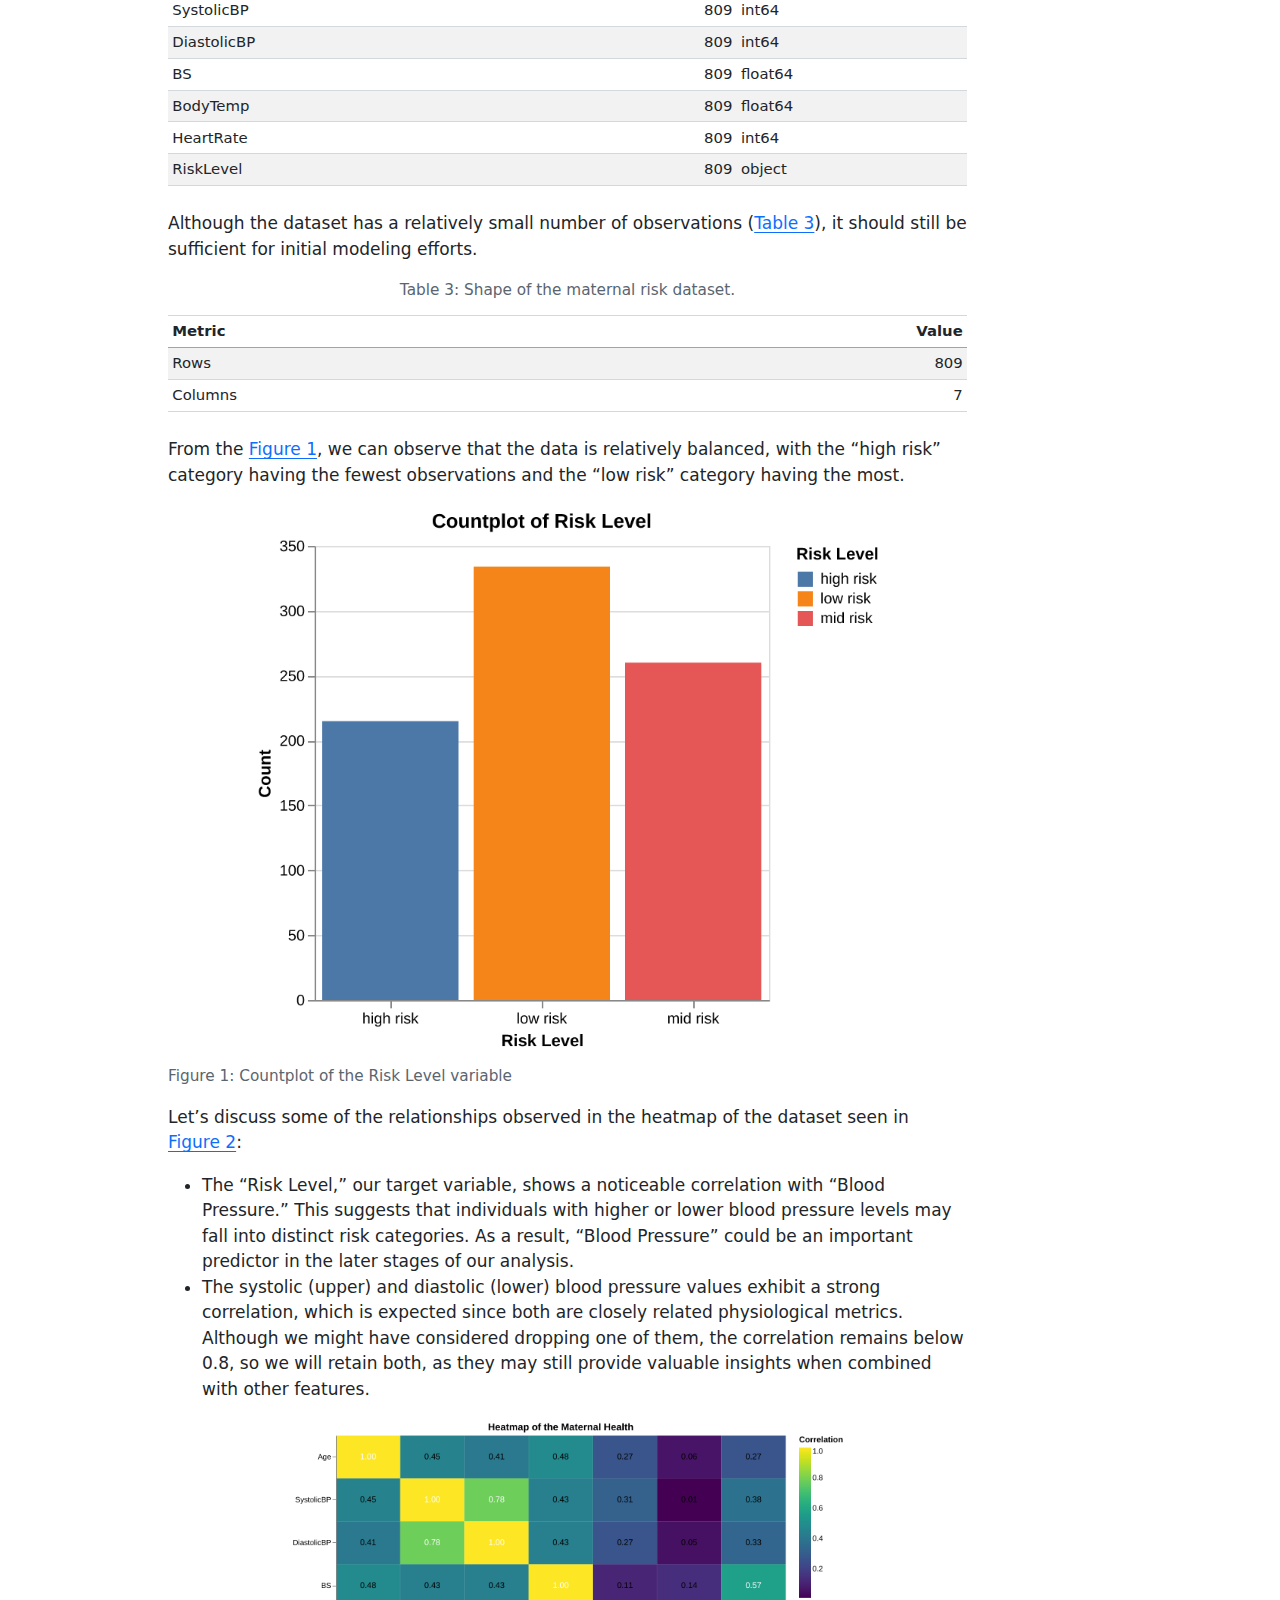
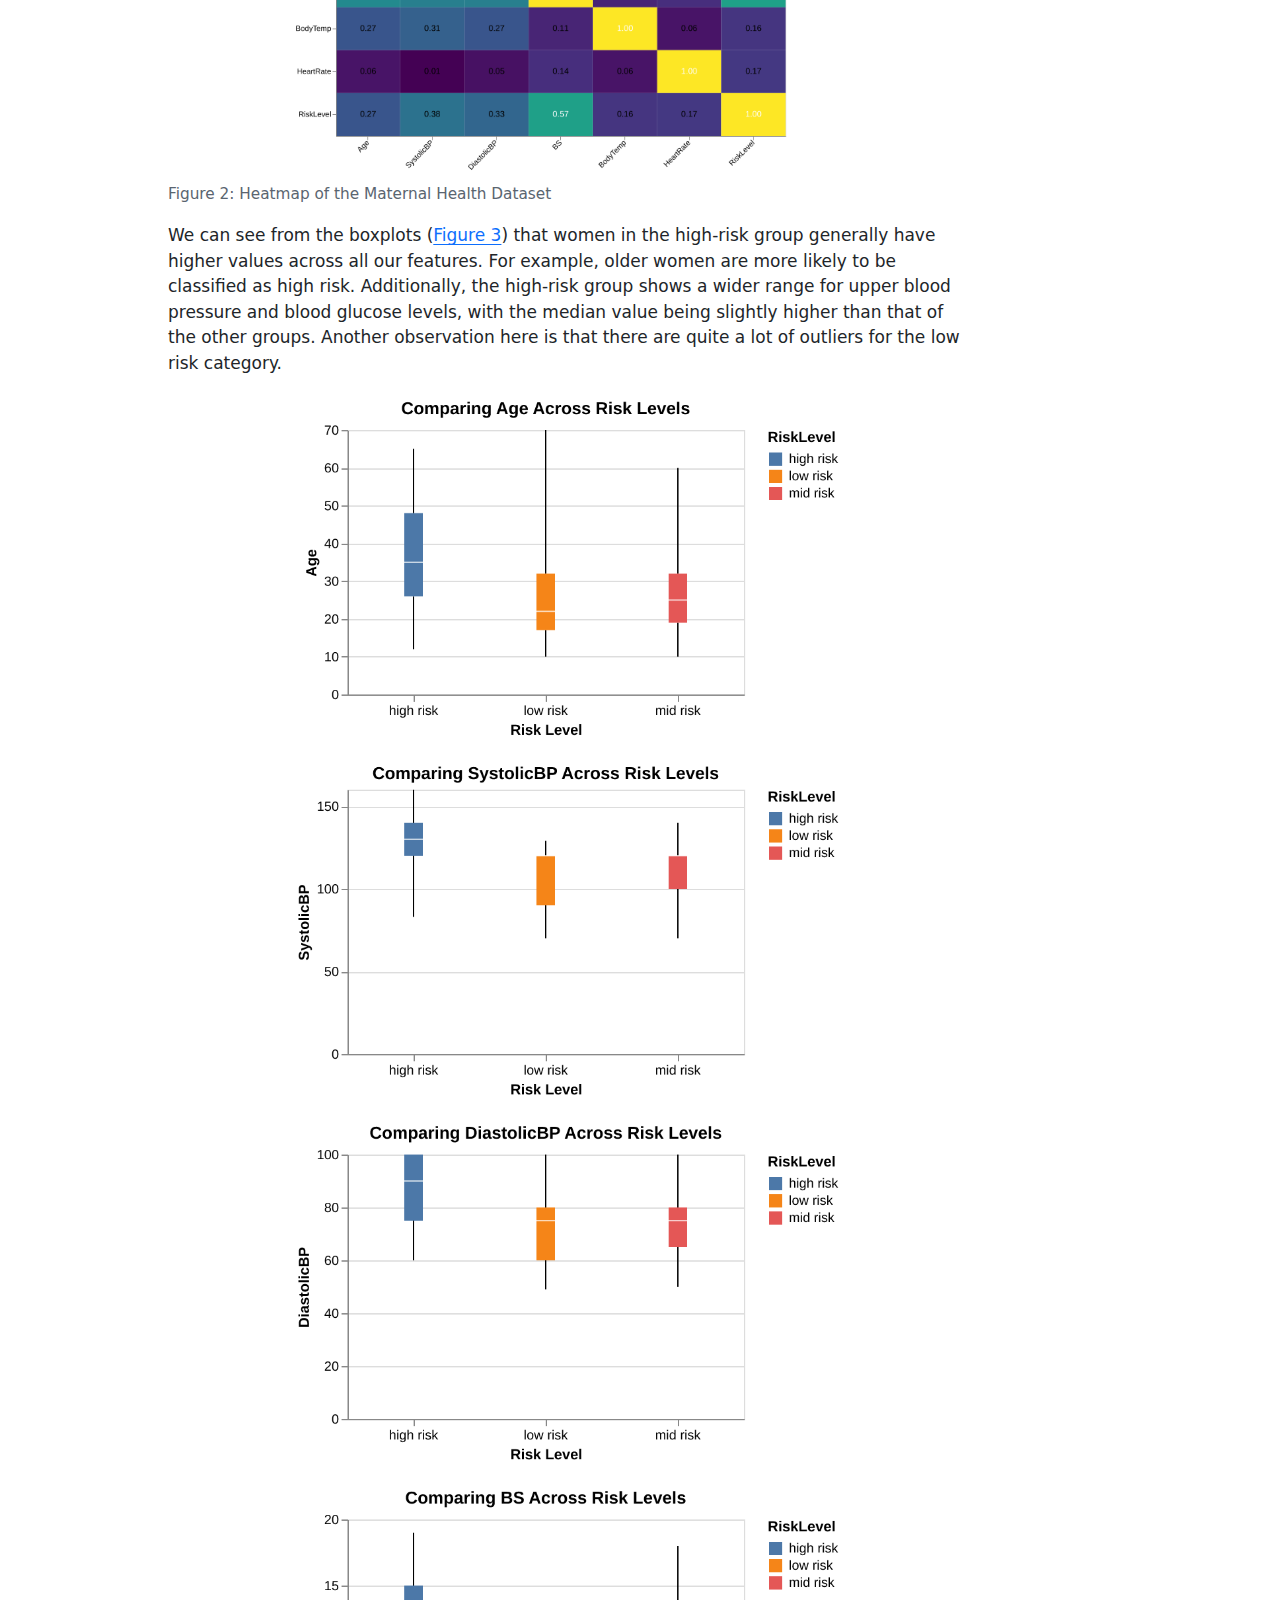
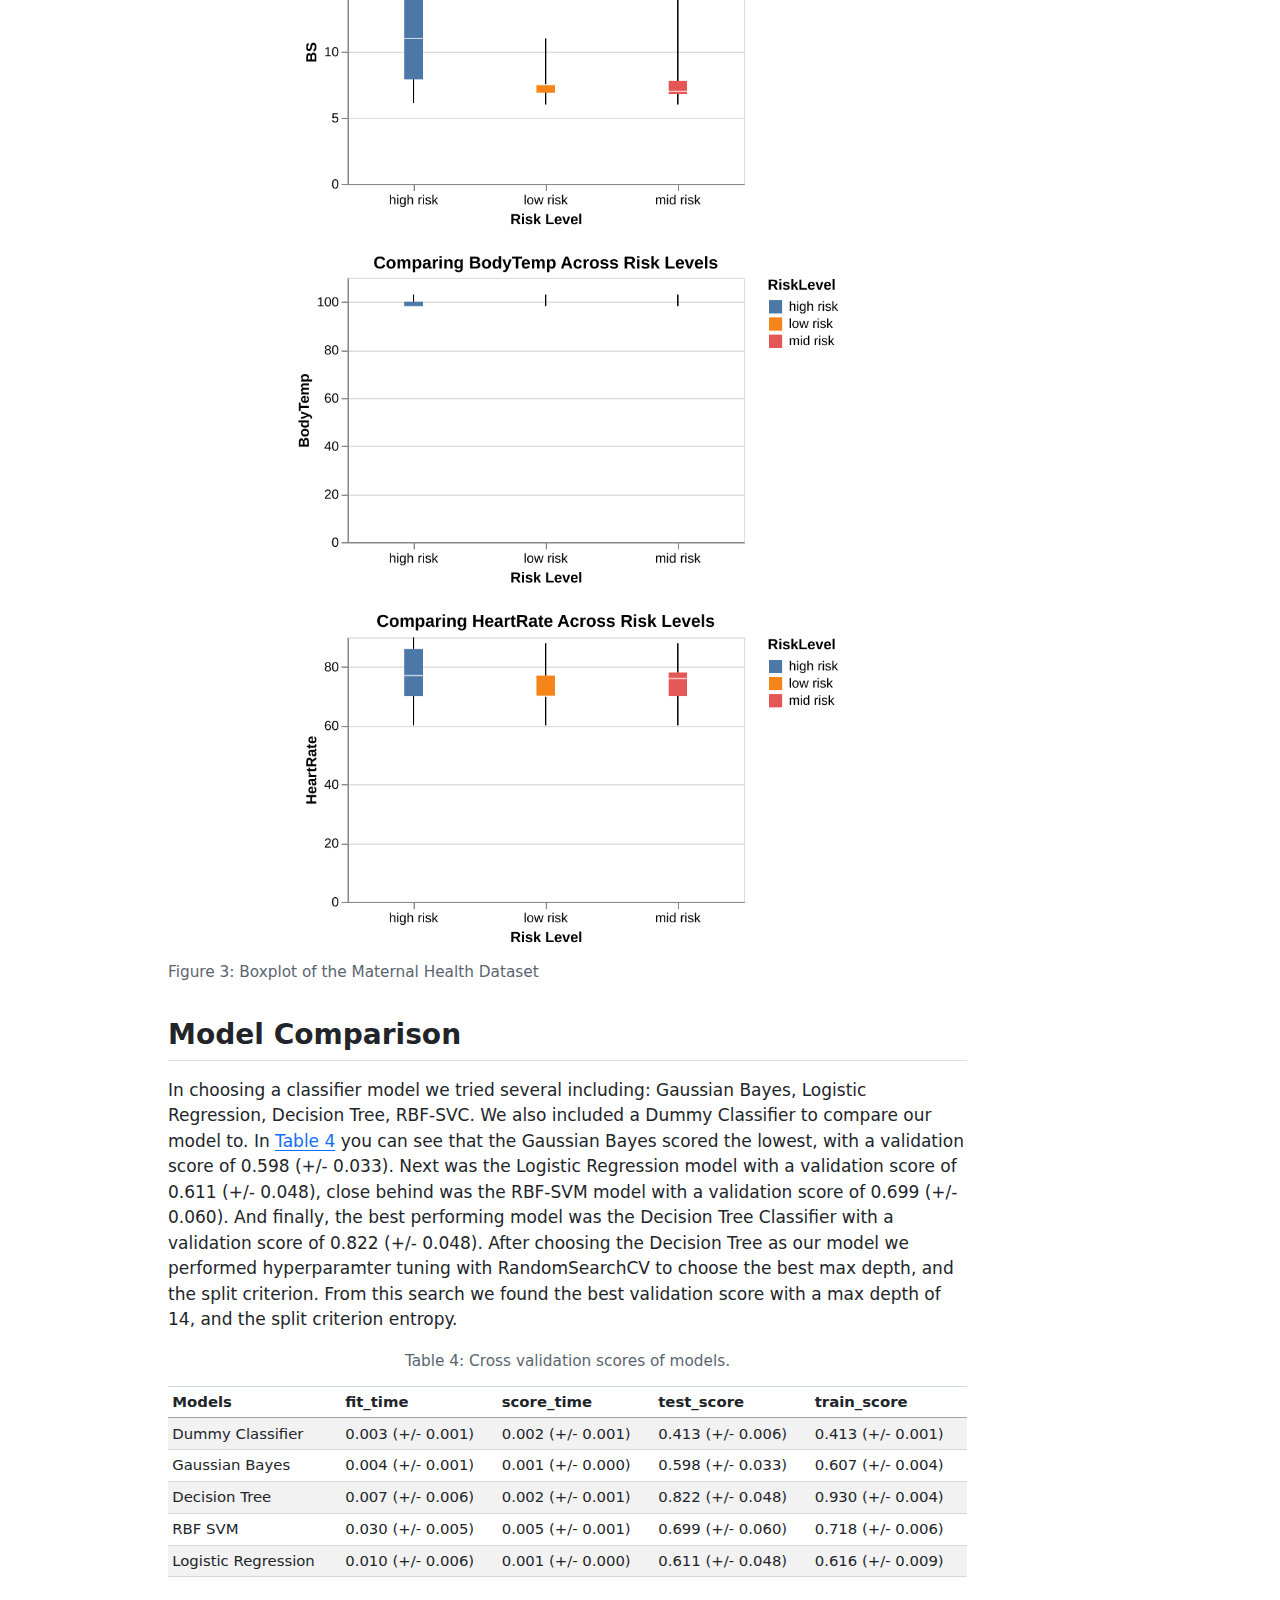
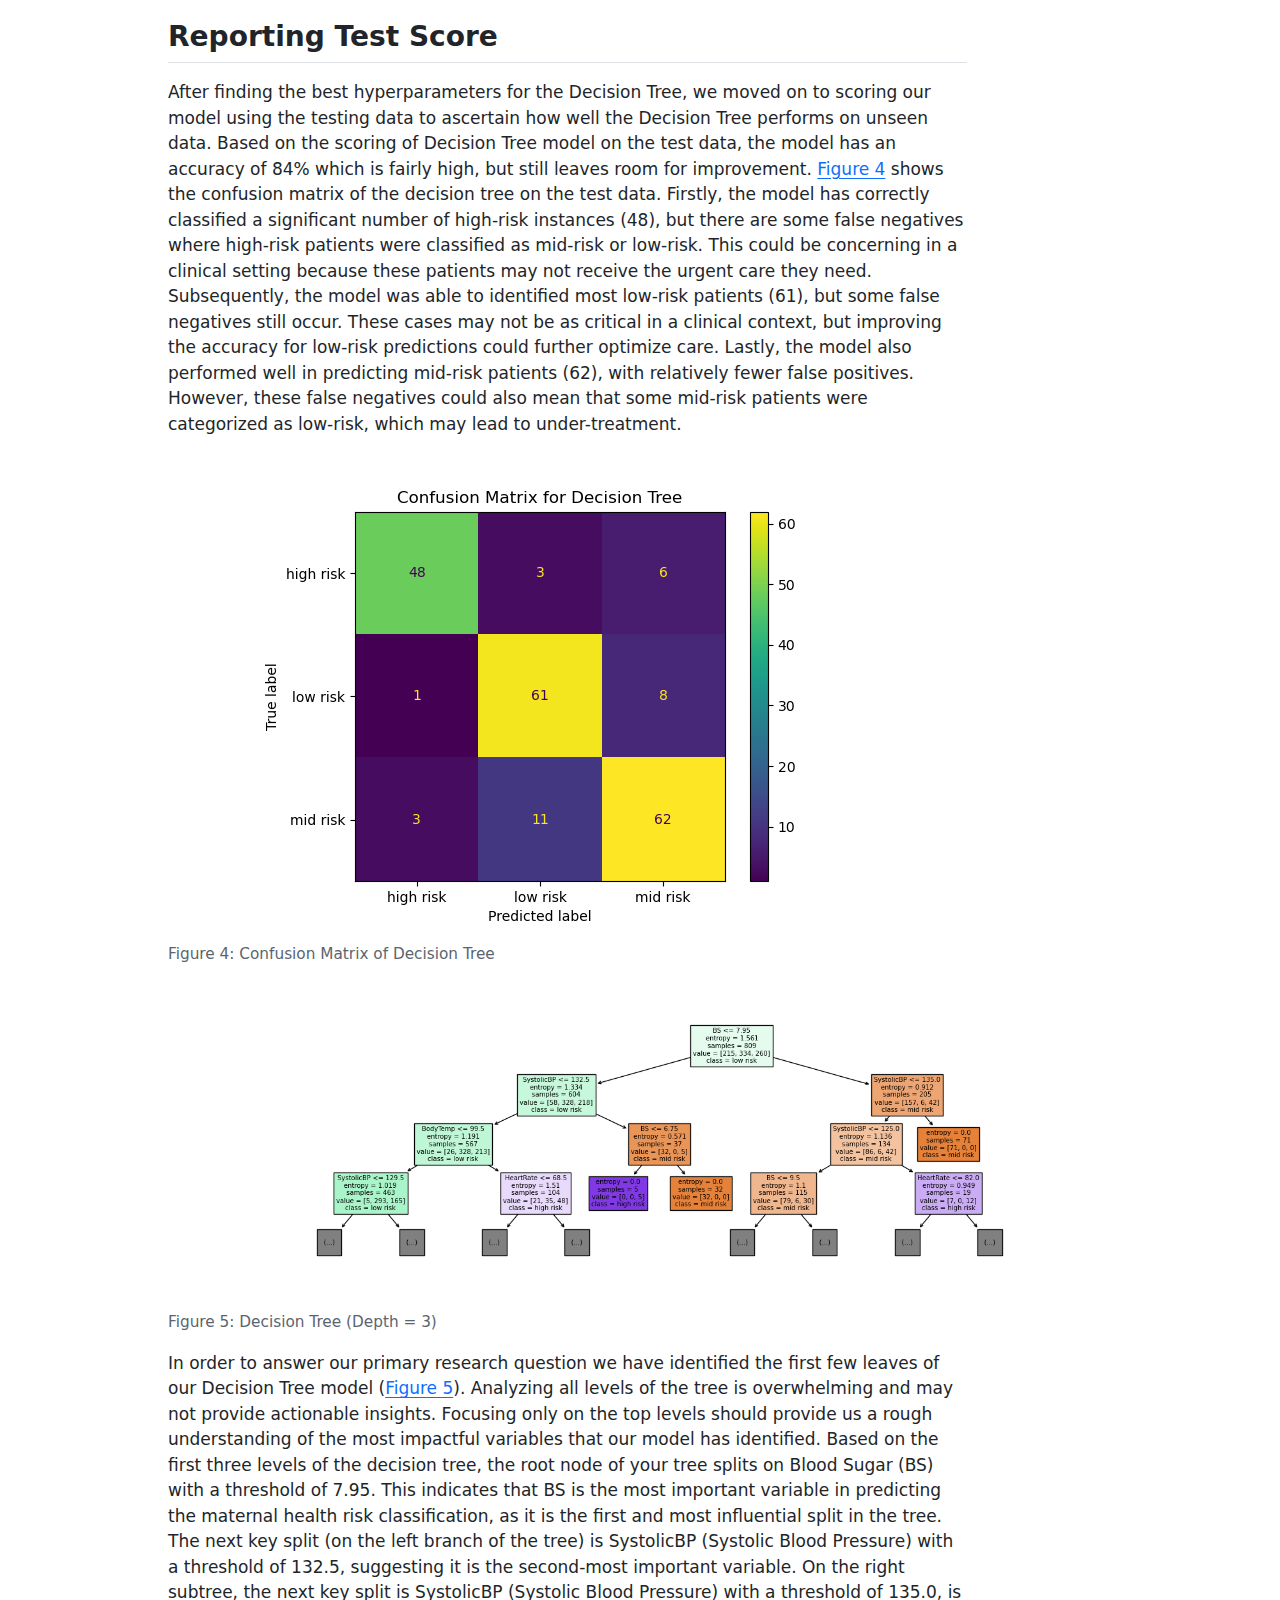
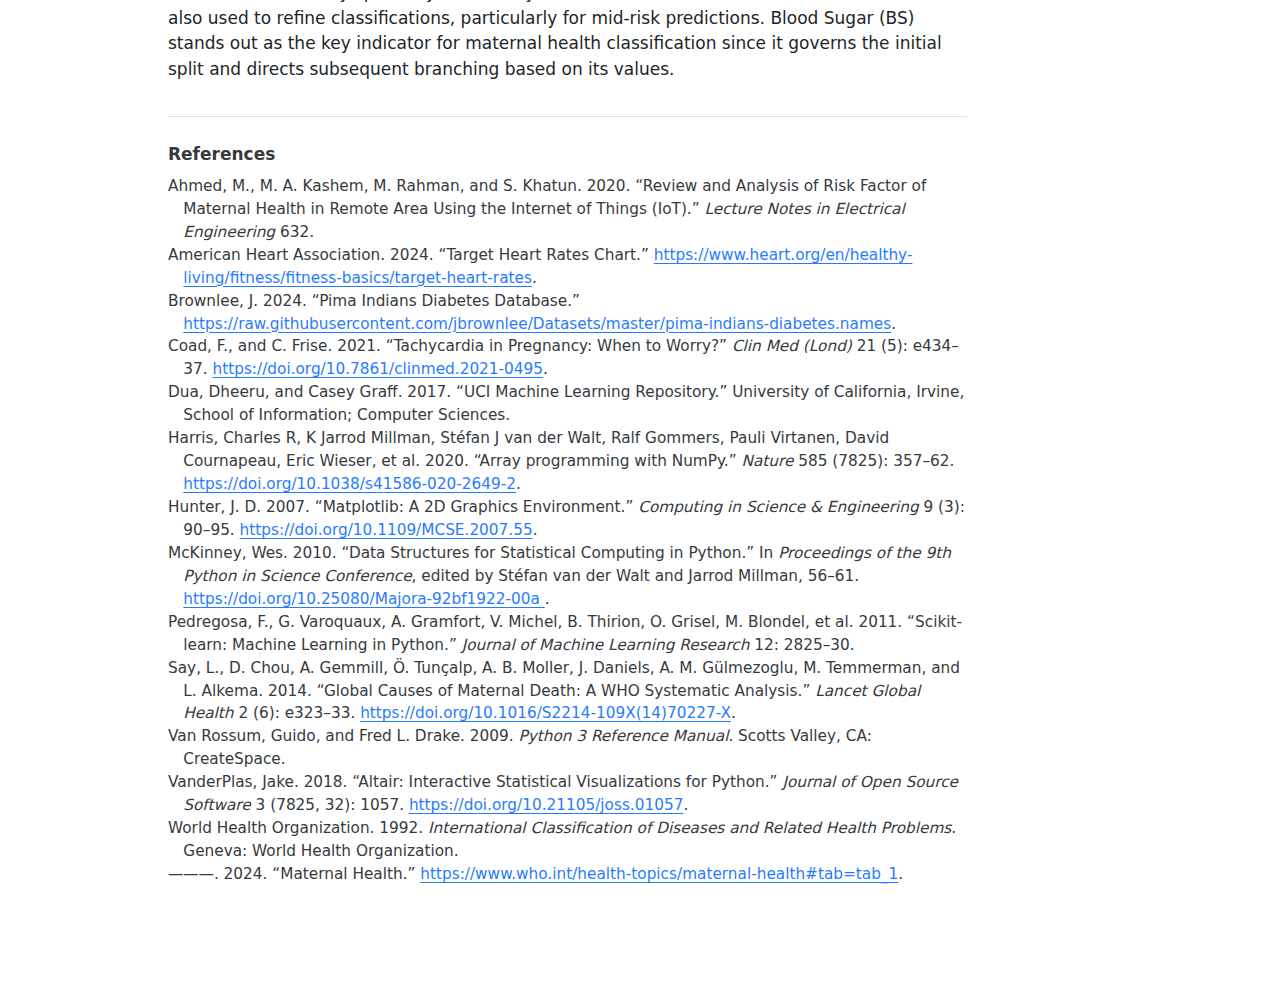
==== commit 8d73a92b: "fixed the merge conflict of pdf" ====
--- a/reports/maternal_health_classification.html
+++ b/reports/maternal_health_classification.html
@@ -76,11 +76,10 @@
   <ul class="collapse">
   <li><a href="#model-comparison" id="toc-model-comparison" class="nav-link" data-scroll-target="#model-comparison">Model Comparison</a></li>
   <li><a href="#reporting-test-score" id="toc-reporting-test-score" class="nav-link" data-scroll-target="#reporting-test-score">Reporting Test Score</a></li>
-  <li><a href="#conclusion" id="toc-conclusion" class="nav-link" data-scroll-target="#conclusion">Conclusion</a></li>
   </ul></li>
   <li><a href="#references" id="toc-references" class="nav-link" data-scroll-target="#references">References</a></li>
   </ul>
-<div class="quarto-alternate-formats"><h2>Other Formats</h2><ul><li><a href="../maternal_health_classification.pdf"><i class="bi bi-file-pdf"></i>PDF</a></li></ul></div></nav>
+<div class="quarto-alternate-formats"><h2>Other Formats</h2><ul><li><a href="maternal_health_classification.pdf"><i class="bi bi-file-pdf"></i>PDF</a></li></ul></div></nav>
 </div>
 <main class="content" id="quarto-document-content">
 
@@ -131,7 +130,7 @@
 </section>
 <section id="analysis" class="level2">
 <h2 class="anchored" data-anchor-id="analysis">Analysis</h2>
-<p>To answer our research question we explored several different machine learning models including: Gaussian Bayes, Logistic Regression, Decision Tree, and RBF-SVC, and compared the cross validation results to choose the best one. To accomplish this we used <span class="citation" data-cites="Python">Van Rossum and Drake (<a href="#ref-Python" role="doc-biblioref">2009</a>)</span> for our analysis, more specifically we used the following packages: <span class="citation" data-cites="numpy">Harris et al. (<a href="#ref-numpy" role="doc-biblioref">2020</a>)</span>, <span class="citation" data-cites="altair">VanderPlas (<a href="#ref-altair" role="doc-biblioref">2018</a>)</span>, <span class="citation" data-cites="pandas">McKinney (<a href="#ref-pandas" role="doc-biblioref">2010</a>)</span>, <span class="citation" data-cites="matplotlib">Hunter (<a href="#ref-matplotlib" role="doc-biblioref">2007</a>)</span>, and <span class="citation" data-cites="scikit-learn">Pedregosa et al. (<a href="#ref-scikit-learn" role="doc-biblioref">2011</a>)</span>. We drop two rows from our dataset which contain data that is out of normal range (a heart rate of 7 beats per minute). This is clearly an error since humans on average have a heart rate between 60-100 bpm <span class="citation" data-cites="heart_rates">(<a href="#ref-heart_rates" role="doc-biblioref">American Heart Association 2024</a>)</span>. Moreover, heart rate during pregnancy typically increases on average, for various reasons, though there is no clear upper limit defined to be normal <span class="citation" data-cites="pregnancy_tachycardia">(<a href="#ref-pregnancy_tachycardia" role="doc-biblioref">Coad and Frise 2021</a>)</span>. Our dataset has a number of rows that seem to be duplicated, however, after some data exploration we have decided to keep these duplicated rows because we believe them to be from different people with the same data. Since there are only 5 columns with whole numbers and one column with an integer to only one decimal point we feel it is likely that multiple people had the same data. Additionally, we were able to check the csv file and see that the duplicate rows are far from each other rather than one after another, so we are postulating that they were indeed different individuals who happened to have the same age, blood pressure, body temperature, blood sugar, and risk level.</p>
+<p>To answer our research question we explored several different machine learning models including: Gaussian Bayes, Logistic Regression, Decision Tree, and RBF-SVC, and compared the cross validation results to choose the best one. To accomplish this we used <span class="citation" data-cites="Python">Van Rossum and Drake (<a href="#ref-Python" role="doc-biblioref">2009</a>)</span> for our analysis, more specifically we used the following packages: Numpy <span class="citation" data-cites="numpy">(<a href="#ref-numpy" role="doc-biblioref">Harris et al. 2020</a>)</span>, Altair <span class="citation" data-cites="altair">(<a href="#ref-altair" role="doc-biblioref">VanderPlas 2018</a>)</span>, Pandas <span class="citation" data-cites="pandas">(<a href="#ref-pandas" role="doc-biblioref">McKinney 2010</a>)</span>, Matplotlib <span class="citation" data-cites="matplotlib">(<a href="#ref-matplotlib" role="doc-biblioref">Hunter 2007</a>)</span>, and Scikit-learn <span class="citation" data-cites="scikit-learn">(<a href="#ref-scikit-learn" role="doc-biblioref">Pedregosa et al. 2011</a>)</span>. We drop two rows from our dataset which contain data that is out of normal range (a heart rate of 7 beats per minute). This is clearly an error since humans on average have a heart rate between 60-100 bpm <span class="citation" data-cites="heart_rates">(<a href="#ref-heart_rates" role="doc-biblioref">American Heart Association 2024</a>)</span>. Moreover, heart rate during pregnancy typically increases on average, for various reasons, though there is no clear upper limit defined to be normal <span class="citation" data-cites="pregnancy_tachycardia">(<a href="#ref-pregnancy_tachycardia" role="doc-biblioref">Coad and Frise 2021</a>)</span>. Our dataset has a number of rows that seem to be duplicated, however, after some data exploration we have decided to keep these duplicated rows because we believe them to be from different people with the same data. Since there are only 5 columns with whole numbers and one column with an integer to only one decimal point we feel it is likely that multiple people had the same data. Additionally, we were able to check the csv file and see that the duplicate rows are far from each other rather than one after another, so we are postulating that they were indeed different individuals who happened to have the same age, blood pressure, body temperature, blood sugar, and risk level.</p>
 </section>
 </section>
 <section id="results-and-discussion" class="level1">
@@ -405,35 +404,35 @@
 <tbody>
 <tr class="odd">
 <td style="text-align: left;">Dummy Classifier</td>
+<td style="text-align: left;">0.003 (+/- 0.001)</td>
 <td style="text-align: left;">0.002 (+/- 0.001)</td>
-<td style="text-align: left;">0.001 (+/- 0.000)</td>
 <td style="text-align: left;">0.413 (+/- 0.006)</td>
 <td style="text-align: left;">0.413 (+/- 0.001)</td>
 </tr>
 <tr class="even">
 <td style="text-align: left;">Gaussian Bayes</td>
-<td style="text-align: left;">0.003 (+/- 0.001)</td>
+<td style="text-align: left;">0.004 (+/- 0.001)</td>
 <td style="text-align: left;">0.001 (+/- 0.000)</td>
 <td style="text-align: left;">0.598 (+/- 0.033)</td>
 <td style="text-align: left;">0.607 (+/- 0.004)</td>
 </tr>
 <tr class="odd">
 <td style="text-align: left;">Decision Tree</td>
-<td style="text-align: left;">0.005 (+/- 0.004)</td>
-<td style="text-align: left;">0.001 (+/- 0.000)</td>
+<td style="text-align: left;">0.007 (+/- 0.006)</td>
+<td style="text-align: left;">0.002 (+/- 0.001)</td>
 <td style="text-align: left;">0.822 (+/- 0.048)</td>
 <td style="text-align: left;">0.930 (+/- 0.004)</td>
 </tr>
 <tr class="even">
 <td style="text-align: left;">RBF SVM</td>
-<td style="text-align: left;">0.018 (+/- 0.003)</td>
-<td style="text-align: left;">0.003 (+/- 0.000)</td>
+<td style="text-align: left;">0.030 (+/- 0.005)</td>
+<td style="text-align: left;">0.005 (+/- 0.001)</td>
 <td style="text-align: left;">0.699 (+/- 0.060)</td>
 <td style="text-align: left;">0.718 (+/- 0.006)</td>
 </tr>
 <tr class="odd">
 <td style="text-align: left;">Logistic Regression</td>
-<td style="text-align: left;">0.007 (+/- 0.005)</td>
+<td style="text-align: left;">0.010 (+/- 0.006)</td>
 <td style="text-align: left;">0.001 (+/- 0.000)</td>
 <td style="text-align: left;">0.611 (+/- 0.048)</td>
 <td style="text-align: left;">0.616 (+/- 0.009)</td>
@@ -470,10 +469,6 @@
 </figure>
 </div>
 <p>In order to answer our primary research question we have identified the first few leaves of our Decision Tree model (<a href="#fig-decision_tree" class="quarto-xref">Figure&nbsp;5</a>). Analyzing all levels of the tree is overwhelming and may not provide actionable insights. Focusing only on the top levels should provide us a rough understanding of the most impactful variables that our model has identified. Based on the first three levels of the decision tree, the root node of your tree splits on Blood Sugar (BS) with a threshold of 7.95. This indicates that BS is the most important variable in predicting the maternal health risk classification, as it is the first and most influential split in the tree. The next key split (on the left branch of the tree) is SystolicBP (Systolic Blood Pressure) with a threshold of 132.5, suggesting it is the second-most important variable. On the right subtree, the next key split is SystolicBP (Systolic Blood Pressure) with a threshold of 135.0, is also used to refine classifications, particularly for mid-risk predictions. Blood Sugar (BS) stands out as the key indicator for maternal health classification since it governs the initial split and directs subsequent branching based on its values.</p>
-</section>
-<section id="conclusion" class="level2">
-<h2 class="anchored" data-anchor-id="conclusion">Conclusion</h2>
-<p>The Decision Tree model performed fairly well, however given the intention of the data, which is to gather health data of pregnant women in rural communities and predict their health risk so a doctor can assess them in person, a much higher score is needed. Specifically, a model that minimizes false negatives to zero would be necessary since we wouldn’t want to have anyone falsely predicted as mid risk when they are high risk and need to see a doctor. Thus, we recommend a more diverse set of data be collected from the communities that would implement a project such as this. Additionally, more exploration of the best model types as well as feature engineering to give the best possible model performance should be done.</p>
 </section>
 </section>
 <section id="references" class="level1 unnumbered">
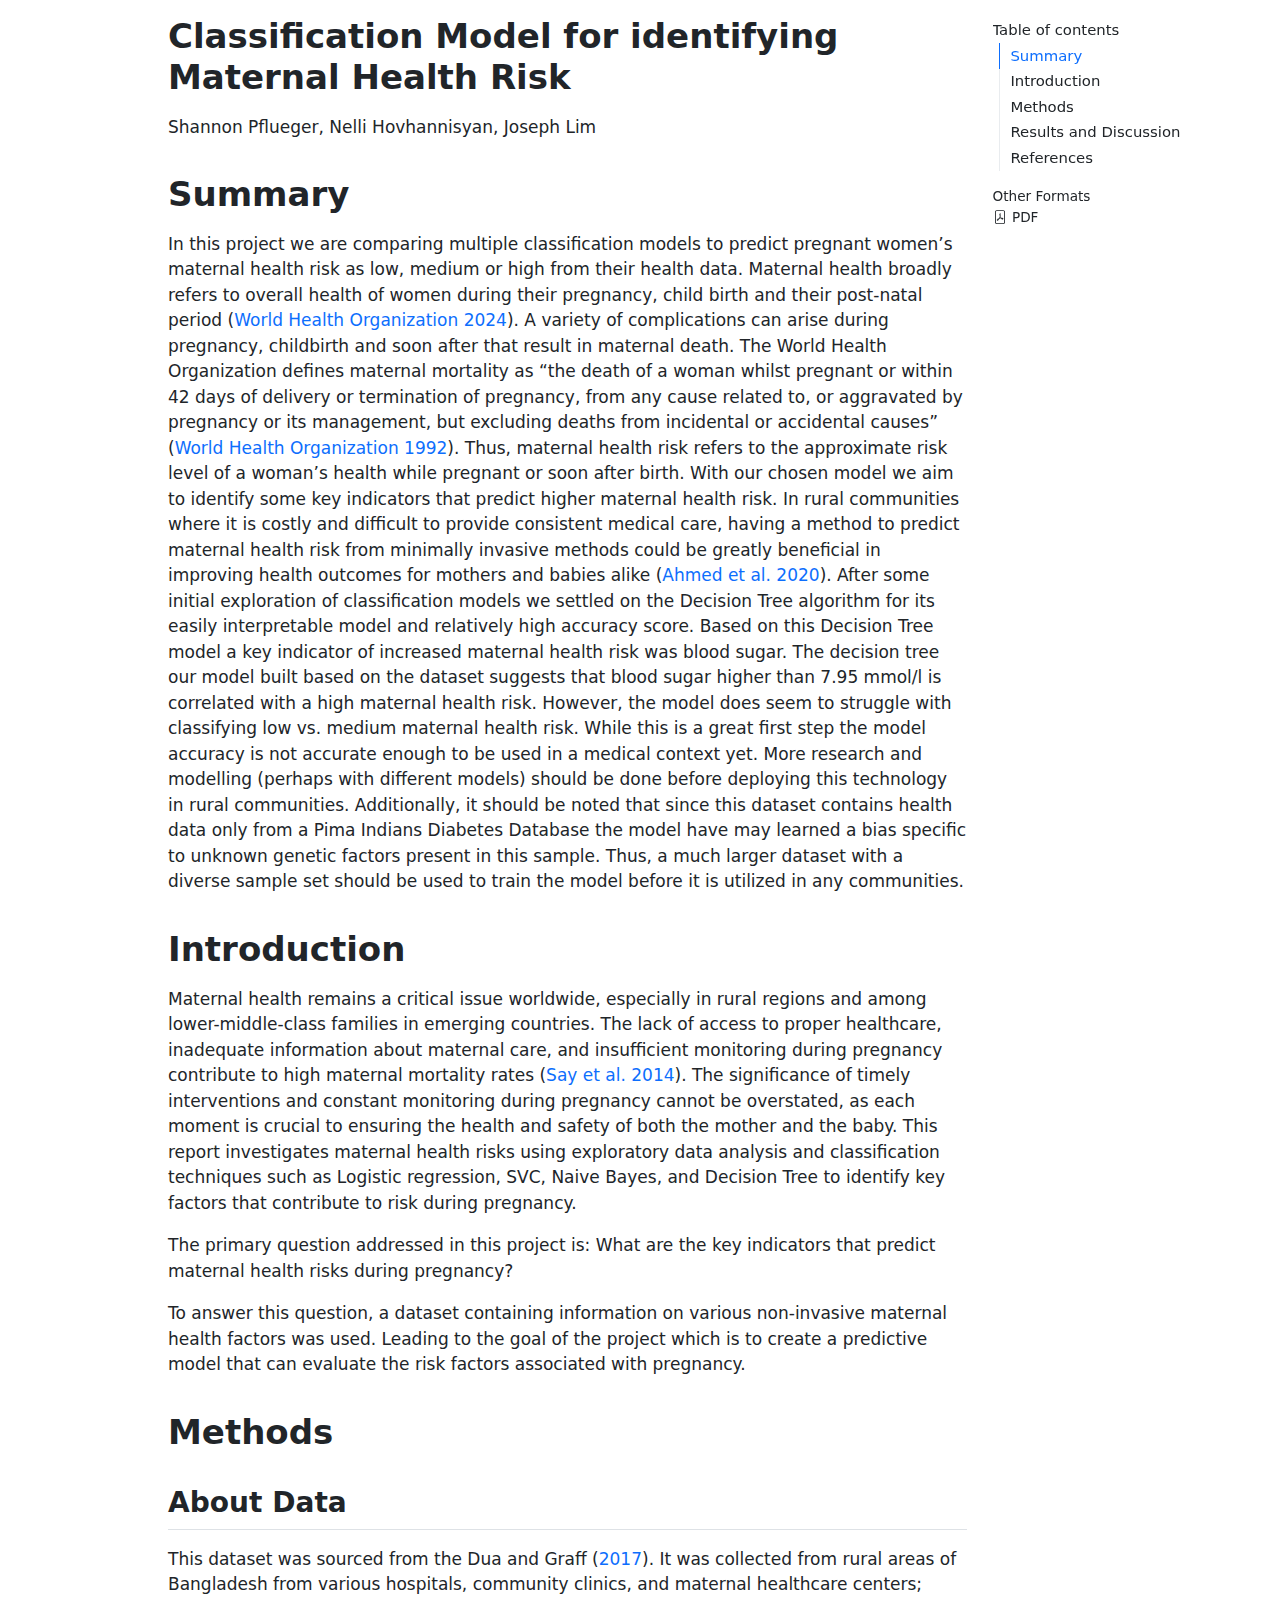
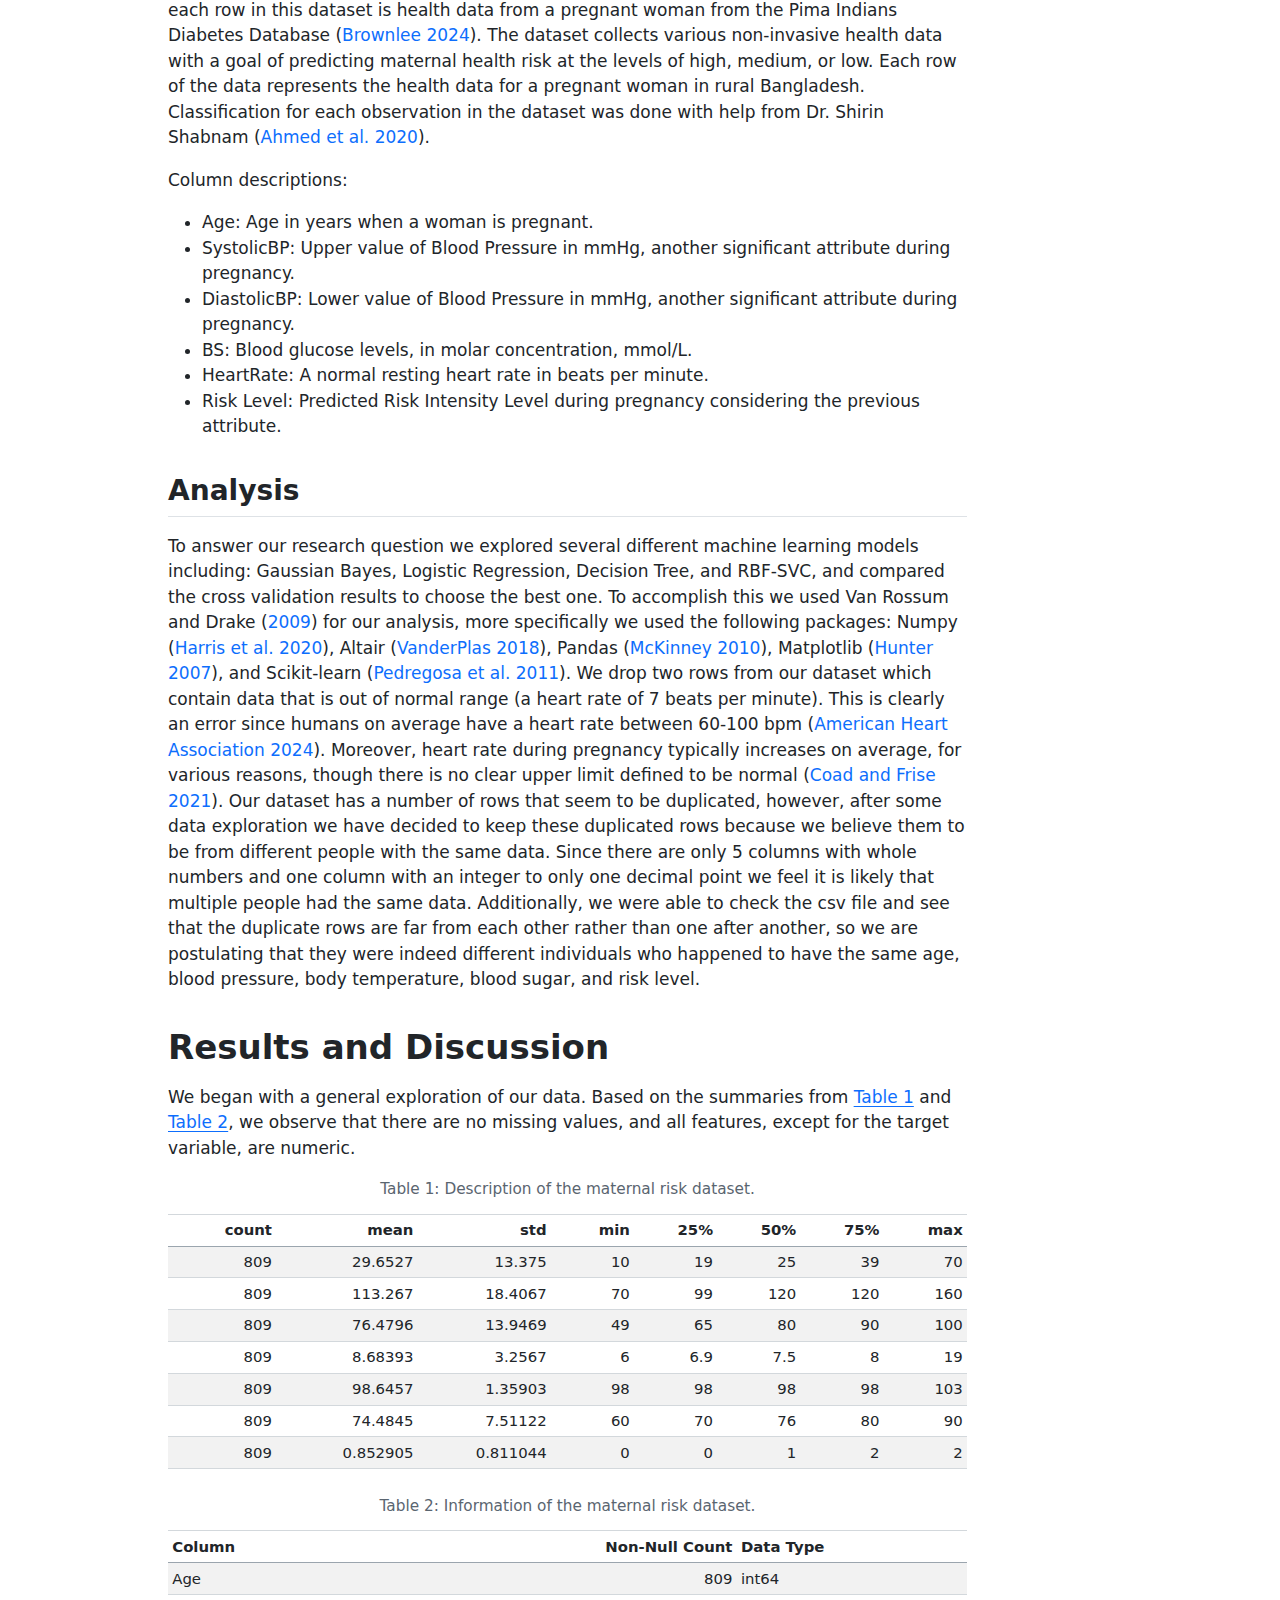
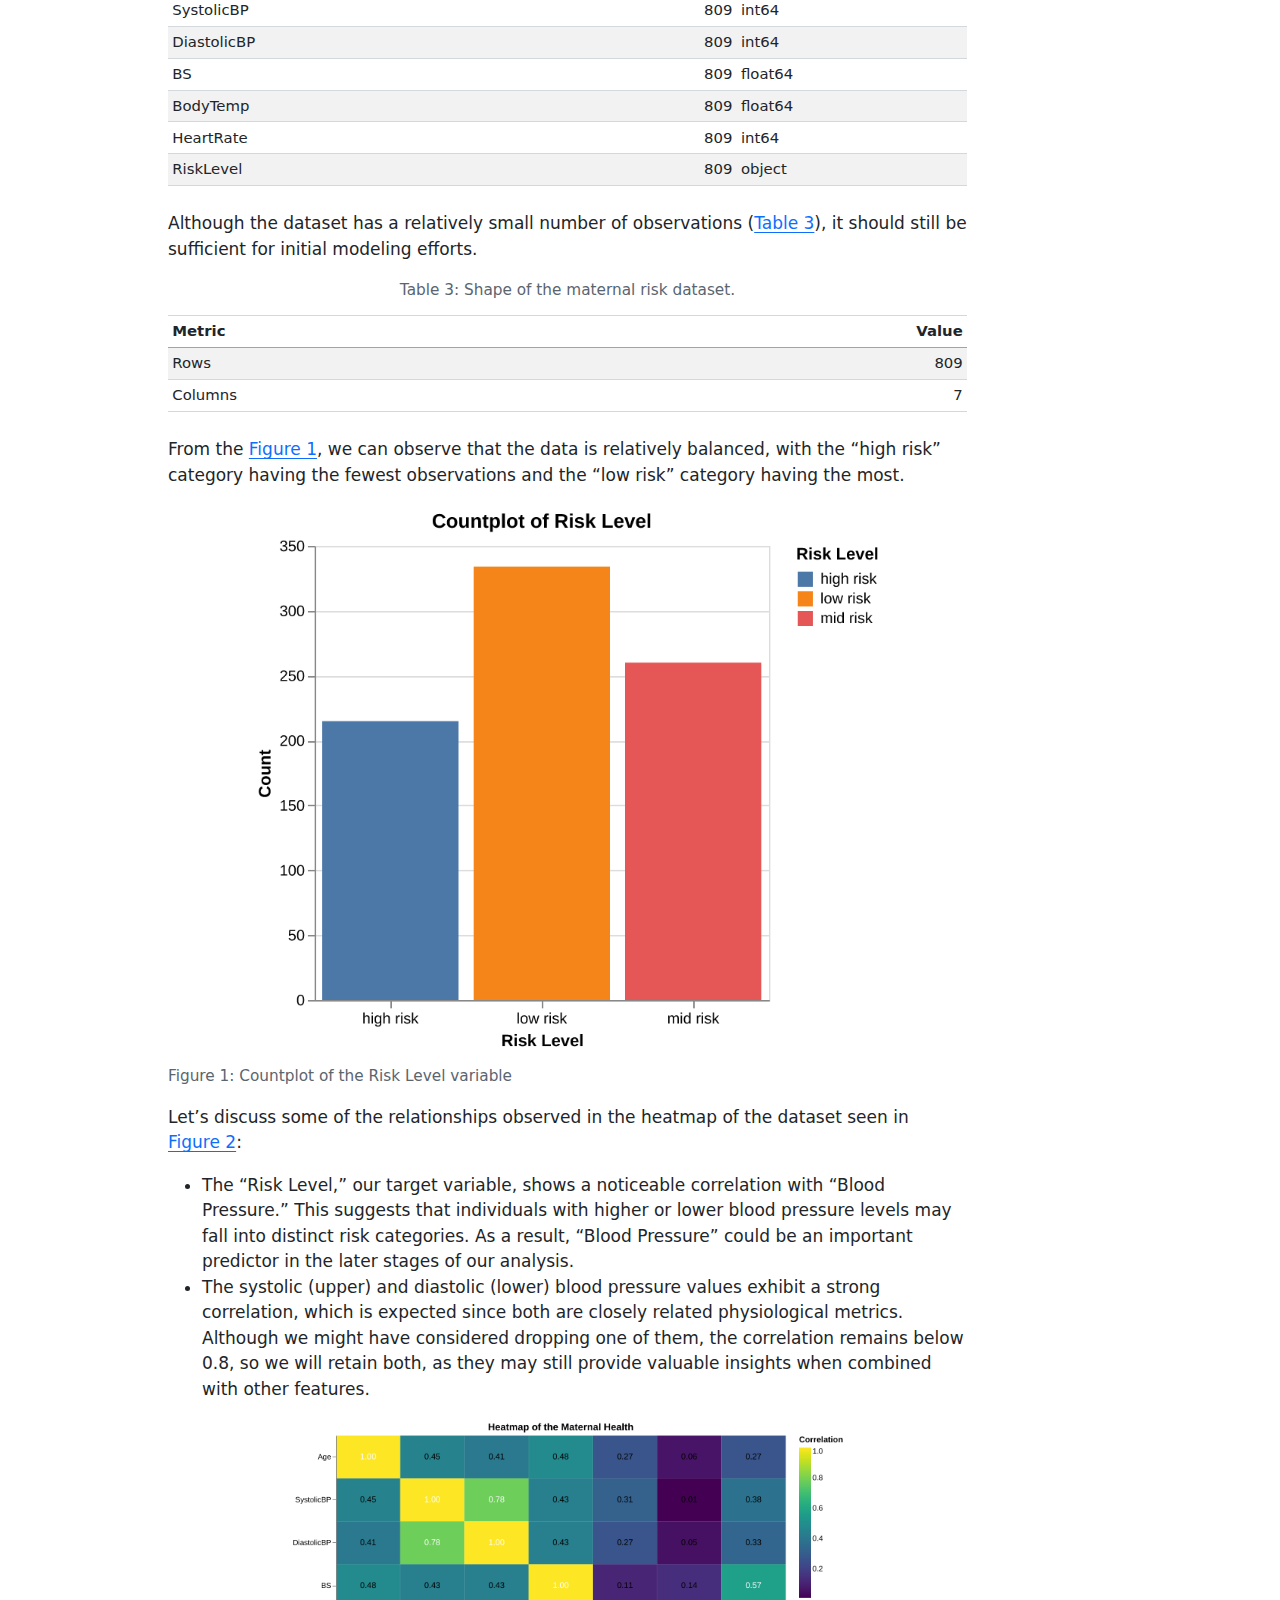
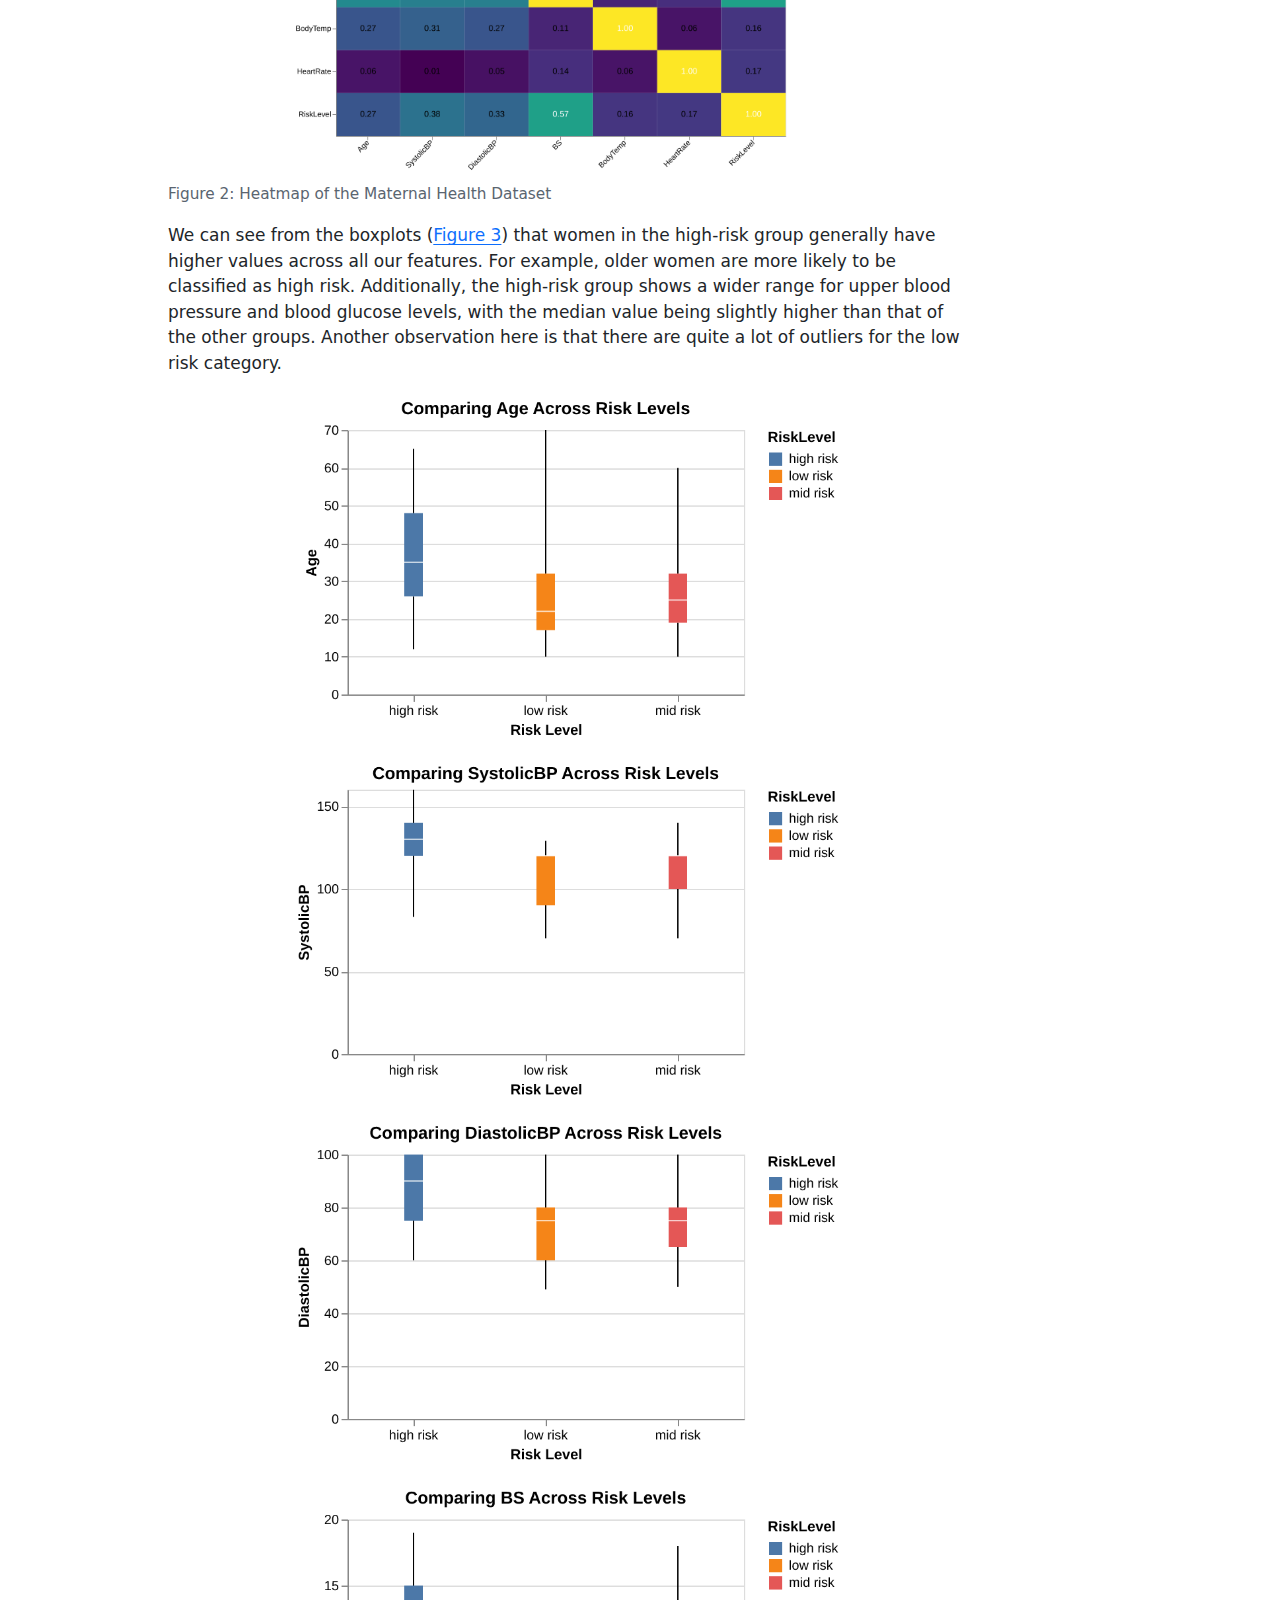
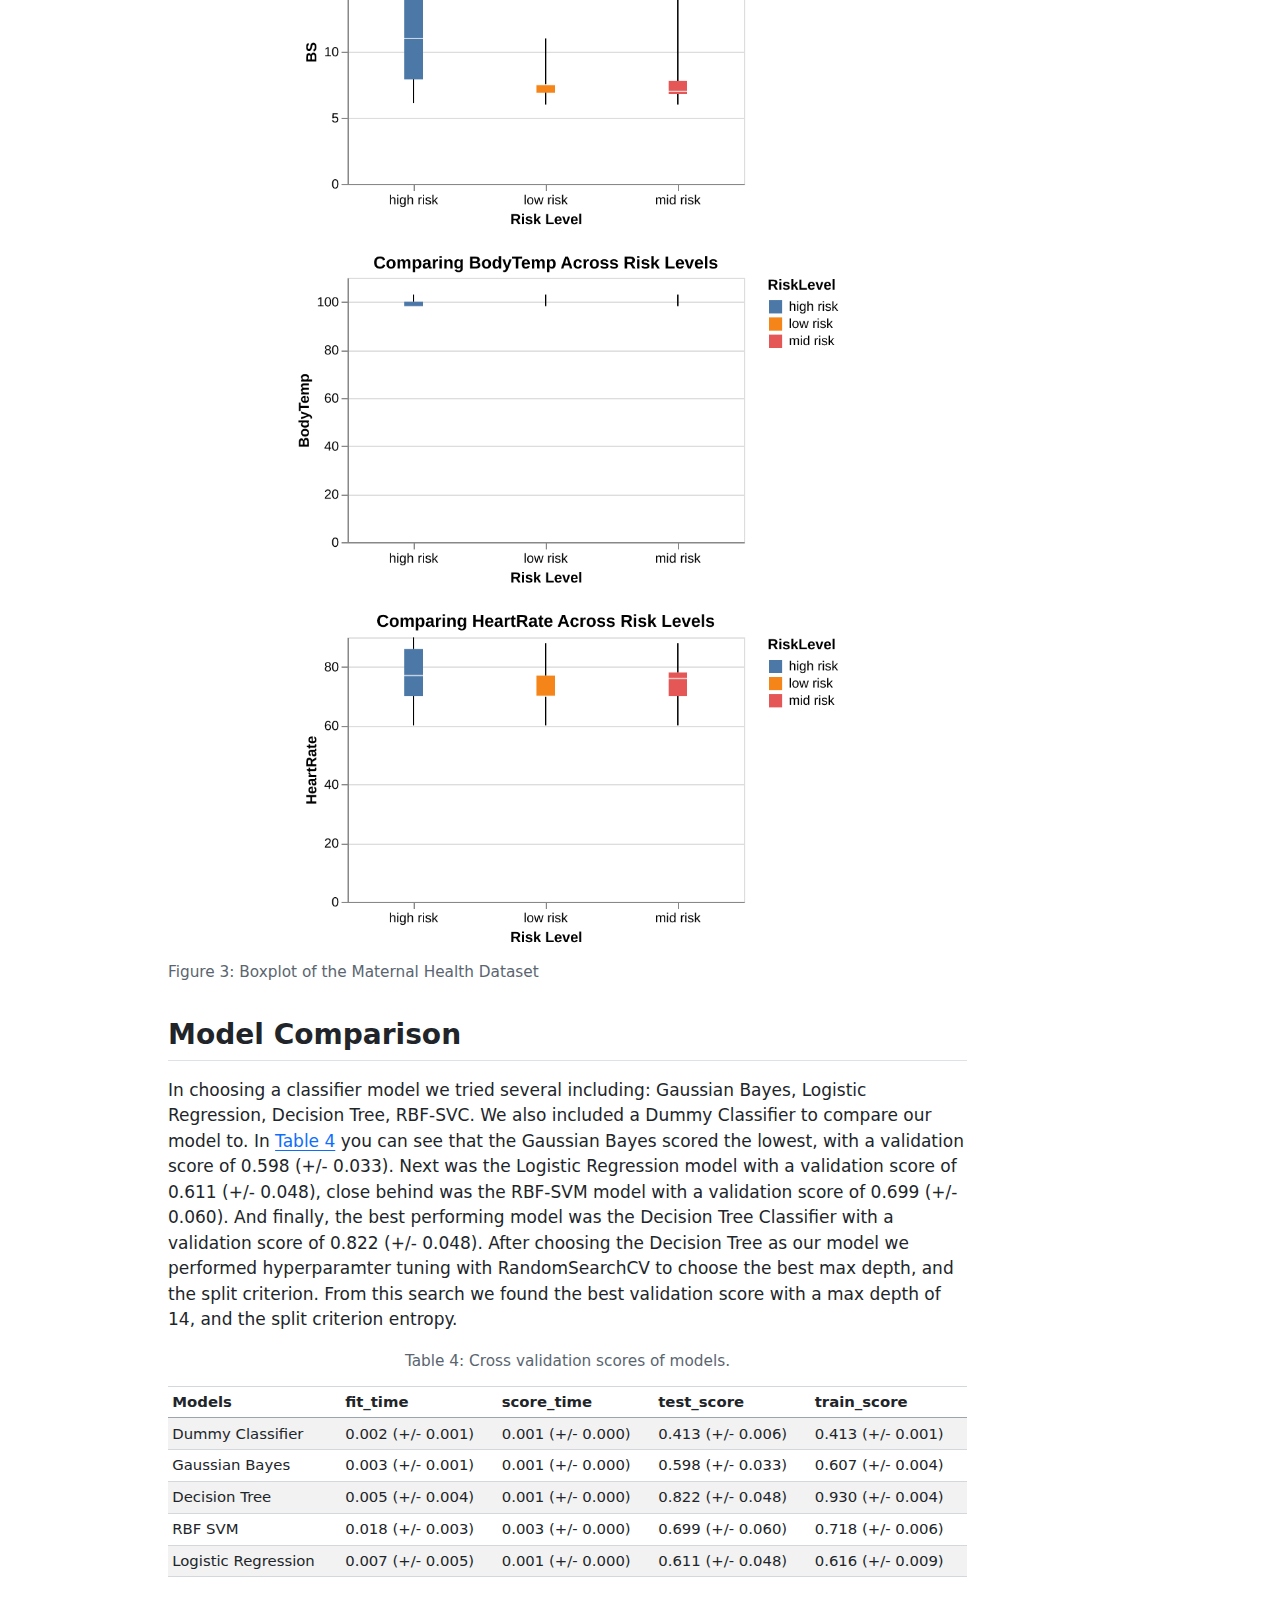
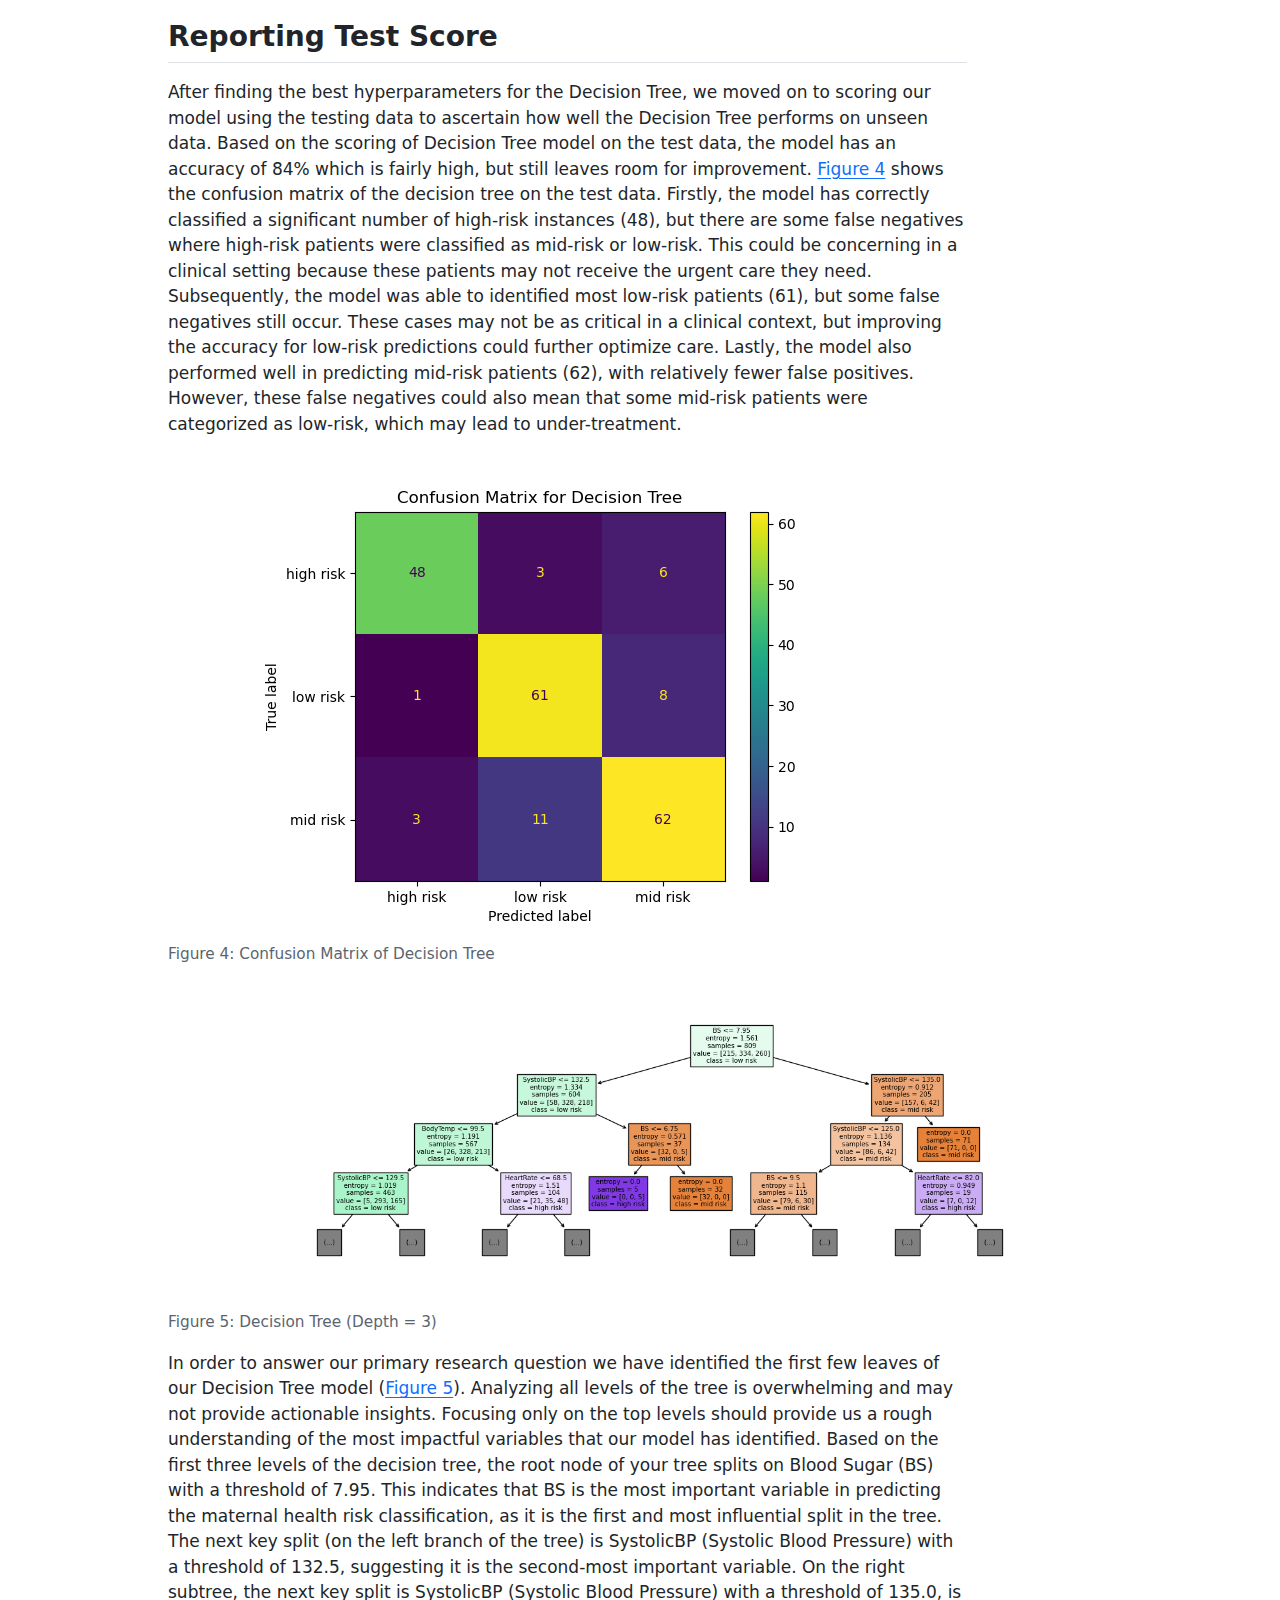
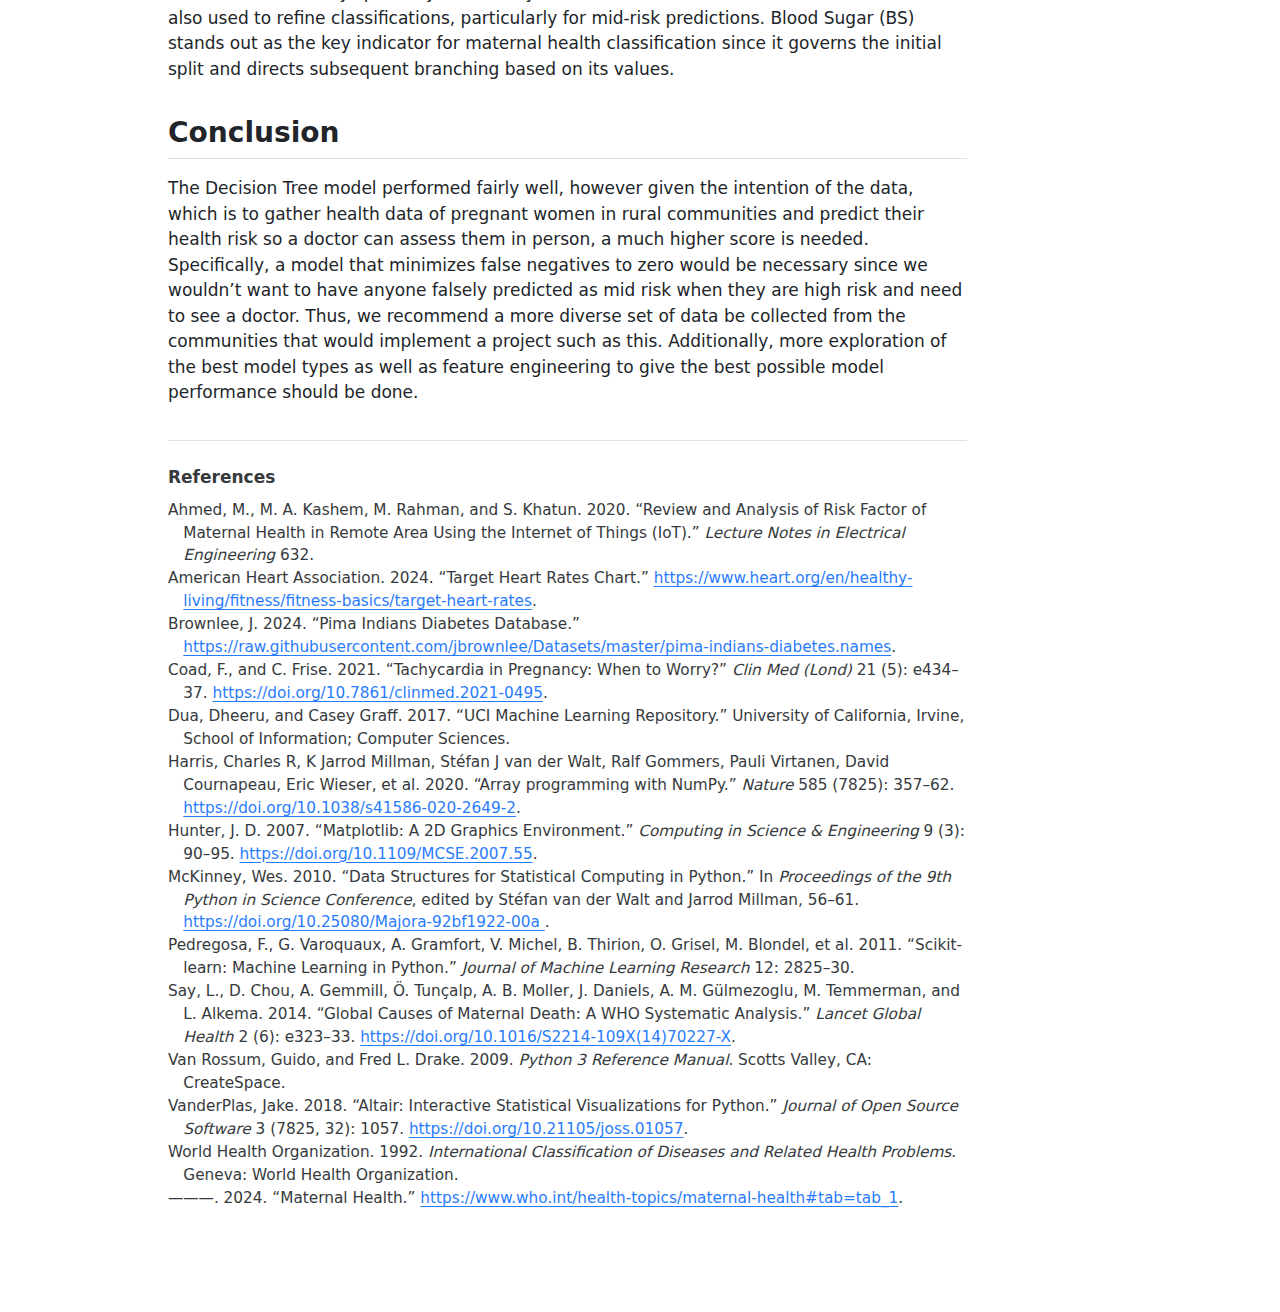
==== commit 7511212e: "Merge branch 'main' of https://github.com/UBC-MDS/maternal_health_classification into qmd_edits" ====
--- a/reports/maternal_health_classification.html
+++ b/reports/maternal_health_classification.html
@@ -76,6 +76,7 @@
   <ul class="collapse">
   <li><a href="#model-comparison" id="toc-model-comparison" class="nav-link" data-scroll-target="#model-comparison">Model Comparison</a></li>
   <li><a href="#reporting-test-score" id="toc-reporting-test-score" class="nav-link" data-scroll-target="#reporting-test-score">Reporting Test Score</a></li>
+  <li><a href="#conclusion" id="toc-conclusion" class="nav-link" data-scroll-target="#conclusion">Conclusion</a></li>
   </ul></li>
   <li><a href="#references" id="toc-references" class="nav-link" data-scroll-target="#references">References</a></li>
   </ul>
@@ -404,35 +405,35 @@
 <tbody>
 <tr class="odd">
 <td style="text-align: left;">Dummy Classifier</td>
-<td style="text-align: left;">0.003 (+/- 0.001)</td>
 <td style="text-align: left;">0.002 (+/- 0.001)</td>
+<td style="text-align: left;">0.001 (+/- 0.000)</td>
 <td style="text-align: left;">0.413 (+/- 0.006)</td>
 <td style="text-align: left;">0.413 (+/- 0.001)</td>
 </tr>
 <tr class="even">
 <td style="text-align: left;">Gaussian Bayes</td>
-<td style="text-align: left;">0.004 (+/- 0.001)</td>
+<td style="text-align: left;">0.003 (+/- 0.001)</td>
 <td style="text-align: left;">0.001 (+/- 0.000)</td>
 <td style="text-align: left;">0.598 (+/- 0.033)</td>
 <td style="text-align: left;">0.607 (+/- 0.004)</td>
 </tr>
 <tr class="odd">
 <td style="text-align: left;">Decision Tree</td>
-<td style="text-align: left;">0.007 (+/- 0.006)</td>
-<td style="text-align: left;">0.002 (+/- 0.001)</td>
+<td style="text-align: left;">0.005 (+/- 0.004)</td>
+<td style="text-align: left;">0.001 (+/- 0.000)</td>
 <td style="text-align: left;">0.822 (+/- 0.048)</td>
 <td style="text-align: left;">0.930 (+/- 0.004)</td>
 </tr>
 <tr class="even">
 <td style="text-align: left;">RBF SVM</td>
-<td style="text-align: left;">0.030 (+/- 0.005)</td>
-<td style="text-align: left;">0.005 (+/- 0.001)</td>
+<td style="text-align: left;">0.018 (+/- 0.003)</td>
+<td style="text-align: left;">0.003 (+/- 0.000)</td>
 <td style="text-align: left;">0.699 (+/- 0.060)</td>
 <td style="text-align: left;">0.718 (+/- 0.006)</td>
 </tr>
 <tr class="odd">
 <td style="text-align: left;">Logistic Regression</td>
-<td style="text-align: left;">0.010 (+/- 0.006)</td>
+<td style="text-align: left;">0.007 (+/- 0.005)</td>
 <td style="text-align: left;">0.001 (+/- 0.000)</td>
 <td style="text-align: left;">0.611 (+/- 0.048)</td>
 <td style="text-align: left;">0.616 (+/- 0.009)</td>
@@ -469,6 +470,10 @@
 </figure>
 </div>
 <p>In order to answer our primary research question we have identified the first few leaves of our Decision Tree model (<a href="#fig-decision_tree" class="quarto-xref">Figure&nbsp;5</a>). Analyzing all levels of the tree is overwhelming and may not provide actionable insights. Focusing only on the top levels should provide us a rough understanding of the most impactful variables that our model has identified. Based on the first three levels of the decision tree, the root node of your tree splits on Blood Sugar (BS) with a threshold of 7.95. This indicates that BS is the most important variable in predicting the maternal health risk classification, as it is the first and most influential split in the tree. The next key split (on the left branch of the tree) is SystolicBP (Systolic Blood Pressure) with a threshold of 132.5, suggesting it is the second-most important variable. On the right subtree, the next key split is SystolicBP (Systolic Blood Pressure) with a threshold of 135.0, is also used to refine classifications, particularly for mid-risk predictions. Blood Sugar (BS) stands out as the key indicator for maternal health classification since it governs the initial split and directs subsequent branching based on its values.</p>
+</section>
+<section id="conclusion" class="level2">
+<h2 class="anchored" data-anchor-id="conclusion">Conclusion</h2>
+<p>The Decision Tree model performed fairly well, however given the intention of the data, which is to gather health data of pregnant women in rural communities and predict their health risk so a doctor can assess them in person, a much higher score is needed. Specifically, a model that minimizes false negatives to zero would be necessary since we wouldn’t want to have anyone falsely predicted as mid risk when they are high risk and need to see a doctor. Thus, we recommend a more diverse set of data be collected from the communities that would implement a project such as this. Additionally, more exploration of the best model types as well as feature engineering to give the best possible model performance should be done.</p>
 </section>
 </section>
 <section id="references" class="level1 unnumbered">
